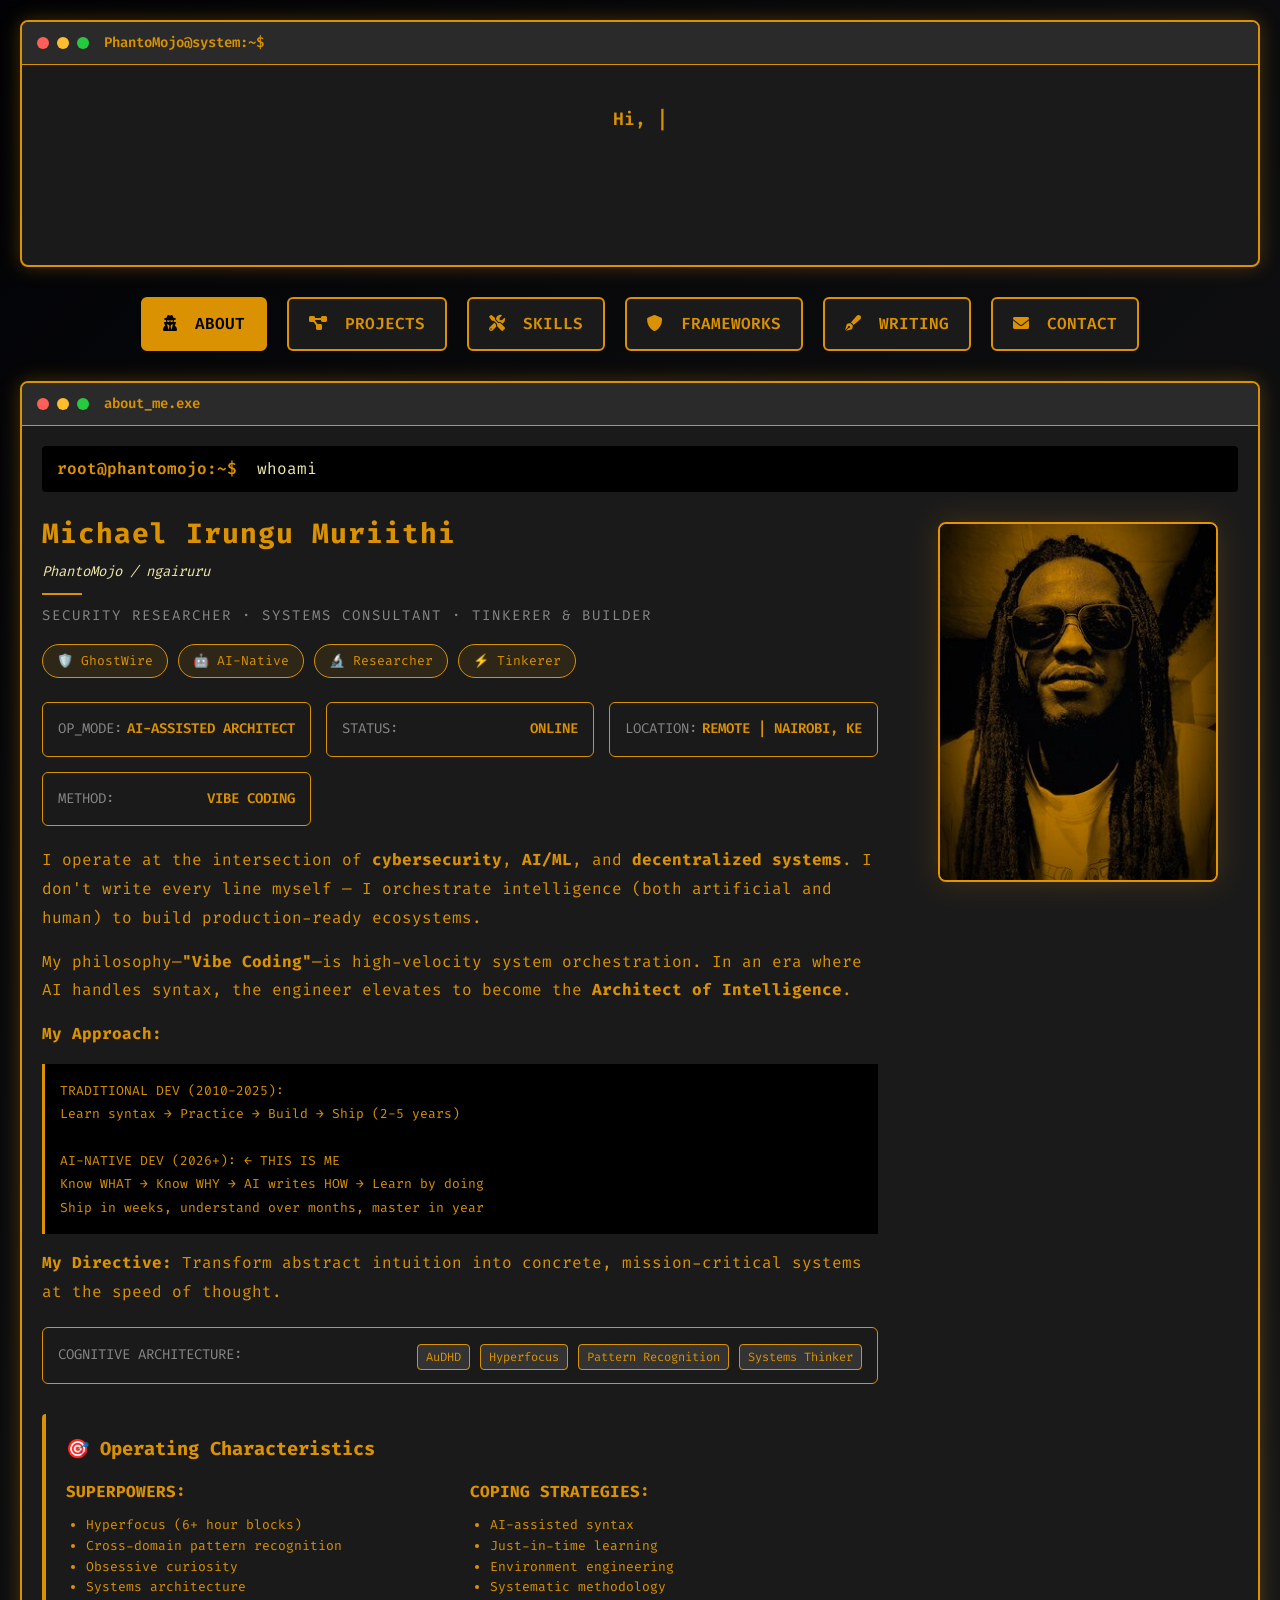
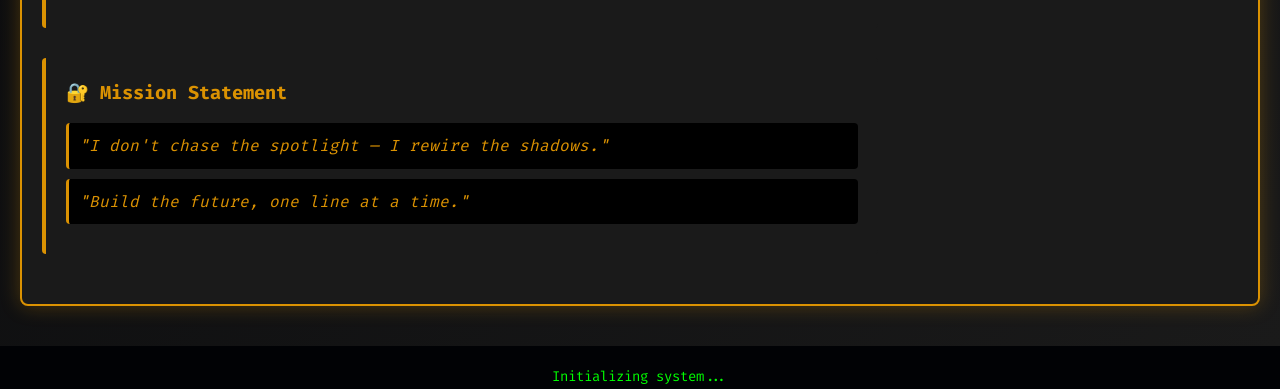
==== portfolio/index.html @ 9546c574 "fix: inline CSS+JS into HTML — fixes white page on Vercel routing" ====
<!DOCTYPE html>
<html lang="en">

<head>
    <meta charset="UTF-8">
    <meta name="viewport" content="width=device-width, initial-scale=1.0">
    <title>PhantoMojo | Security Researcher · Systems Consultant · Tinkerer</title>
    <style>
/* Terminal Portfolio Styles - Gold on Abyss Theme */
* {
    margin: 0;
    padding: 0;
    box-sizing: border-box;
}

body {
    font-family: 'Fira Code', monospace;
    background: #010205;
    color: #DB9202;
    line-height: 1.6;
    overflow-x: hidden;
}

.terminal-container {
    min-height: 100vh;
    padding: 20px;
    background: linear-gradient(135deg, #010205 0%, #1a1a1a 100%);
}

/* Terminal Window Styles */
.terminal-window {
    background: #1a1a1a;
    border: 2px solid #DB9202;
    border-radius: 8px;
    margin-bottom: 20px;
    box-shadow: 0 0 20px rgba(219, 146, 2, 0.3);
    overflow: hidden;
}

.terminal-header {
    background: #2a2a2a;
    padding: 10px 15px;
    display: flex;
    align-items: center;
    border-bottom: 1px solid #DB9202;
}

.terminal-buttons {
    display: flex;
    gap: 8px;
    margin-right: 15px;
}

.terminal-buttons span {
    width: 12px;
    height: 12px;
    border-radius: 50%;
    display: inline-block;
}

.close {
    background: #ff5f56;
}

.minimize {
    background: #ffbd2e;
}

.maximize {
    background: #27ca3f;
}

.terminal-title {
    color: #DB9202;
    font-weight: 600;
    font-size: 14px;
}

.terminal-content {
    padding: 20px;
    min-height: 200px;
}

/* Typing Animation */
.typing-text {
    font-size: 18px;
    font-weight: 600;
    color: #DB9202;
    text-align: center;
    margin: 20px 0;
}

/* Navigation */
.terminal-nav {
    display: flex;
    justify-content: center;
    gap: 20px;
    margin: 30px 0;
    flex-wrap: wrap;
}

.nav-item {
    background: #1a1a1a;
    border: 2px solid #DB9202;
    padding: 12px 20px;
    border-radius: 6px;
    cursor: pointer;
    transition: all 0.3s ease;
    font-weight: 600;
    color: #DB9202;
}

.nav-item:hover {
    background: #DB9202;
    color: #010205;
    transform: translateY(-2px);
    box-shadow: 0 5px 15px rgba(219, 146, 2, 0.4);
}

.nav-item.active {
    background: #DB9202;
    color: #010205;
}

.nav-item i {
    margin-right: 8px;
}

/* Content Sections */
.content-section {
    display: none;
}

.content-section.active {
    display: block;
}

/* Command Line */
.command-line {
    background: #000;
    padding: 10px 15px;
    border-radius: 4px;
    margin-bottom: 20px;
    font-family: 'Fira Code', monospace;
}

.prompt {
    color: #DB9202;
    font-weight: 600;
}

.command {
    color: #EFE8AB;
    margin-left: 10px;
}

.about-layout {
    display: grid;
    grid-template-columns: 1fr 320px;
    gap: 40px;
    align-items: start;
}

.about-left {
    min-width: 0;
}

.about-name {
    color: #DB9202;
    font-size: 28px;
    font-weight: 700;
    margin-bottom: 4px;
    letter-spacing: 1px;
}

.about-alias {
    color: #EFE8AB;
    font-size: 14px;
    margin-bottom: 8px;
    font-style: italic;
}

.gold-rule-sm {
    width: 40px;
    height: 2px;
    background: #DB9202;
    margin: 10px 0;
}

.about-title {
    color: #888;
    font-size: 14px;
    margin-bottom: 16px;
    letter-spacing: 2px;
    text-transform: uppercase;
}

.about-tags {
    display: flex;
    flex-wrap: wrap;
    gap: 10px;
    margin-bottom: 24px;
}

.about-tag {
    background: rgba(219, 146, 2, 0.1);
    border: 1px solid #DB9202;
    color: #DB9202;
    padding: 6px 14px;
    border-radius: 20px;
    font-size: 13px;
    transition: all 0.3s ease;
}

.about-tag:hover {
    background: #DB9202;
    color: #010205;
    transform: translateY(-2px);
}

.about-right {
    display: flex;
    justify-content: center;
    align-items: flex-start;
    padding-top: 10px;
}

.portrait-wrapper {
    position: relative;
    display: inline-block;
}

.portrait-photo {
    width: 280px;
    height: 360px;
    object-fit: cover;
    object-position: top center;
    border: 2px solid #DB9202;
    border-radius: 8px;
    filter: sepia(10%) saturate(1.2);
    position: relative;
    z-index: 2;
    transition: all 0.4s ease;
    box-shadow: 0 0 30px rgba(219, 146, 2, 0.2);
}

.portrait-photo:hover {
    transform: scale(1.02);
    border-color: #EFE8AB;
    filter: sepia(5%) saturate(1.4);
    box-shadow: 0 0 50px rgba(219, 146, 2, 0.35);
}

.portrait-glow {
    position: absolute;
    top: -15px;
    left: -15px;
    right: -15px;
    bottom: -15px;
    background: radial-gradient(ellipse at center, rgba(219, 146, 2, 0.12) 0%, transparent 70%);
    border-radius: 12px;
    z-index: 0;
    animation: portrait-glow-pulse 4s ease-in-out infinite;
}

@keyframes portrait-glow-pulse {
    0%, 100% { opacity: 0.5; }
    50% { opacity: 1; }
}

/* About Section */
.status-grid {
    display: grid;
    grid-template-columns: repeat(auto-fit, minmax(250px, 1fr));
    gap: 15px;
    margin: 20px 0;
}

.status-item {
    background: #1a1a1a;
    border: 1px solid #DB9202;
    padding: 15px;
    border-radius: 6px;
    display: flex;
    justify-content: space-between;
    align-items: center;
}

.status-label {
    color: #888;
    font-size: 14px;
}

.status-value {
    font-weight: 600;
    font-size: 14px;
}

.status-value.black-ops {
    color: #DB9202;
}

.status-value.online {
    color: #DB9202;
}

.status-value.active {
    color: #BE123C;
}

.status-value.stealth {
    color: #066306;
}

.about-text {
    margin: 20px 0;
    line-height: 1.8;
}

.about-text p {
    margin-bottom: 15px;
}

.philosophy {
    margin: 30px 0;
    padding: 20px;
    background: #1a1a1a;
    border-left: 4px solid #DB9202;
    border-radius: 4px;
}

.philosophy h3 {
    margin-bottom: 15px;
    color: #DB9202;
}

.philosophy blockquote {
    font-style: italic;
    margin: 10px 0;
    padding: 10px;
    background: #000;
    border-radius: 4px;
    border-left: 3px solid #DB9202;
}

/* Projects Section */
.project-grid {
    display: grid;
    grid-template-columns: repeat(auto-fit, minmax(300px, 1fr));
    gap: 20px;
}

.project-card {
    background: #1a1a1a;
    border: 2px solid #DB9202;
    border-radius: 8px;
    padding: 20px;
    transition: all 0.3s ease;
}

.project-card:hover {
    transform: translateY(-5px);
    box-shadow: 0 10px 25px rgba(219, 146, 2, 0.3);
}

.project-header {
    display: flex;
    justify-content: space-between;
    align-items: center;
    margin-bottom: 15px;
}

.project-header h3 {
    color: #DB9202;
    font-size: 18px;
}

.project-status {
    padding: 4px 8px;
    border-radius: 4px;
    font-size: 12px;
    font-weight: 600;
}

.project-status.online {
    background: #DB9202;
    color: #010205;
}

.project-status.active {
    background: #BE123C;
    color: #fff;
}

.project-status.stealth {
    background: #066306;
    color: #fff;
}

.project-content p {
    margin-bottom: 15px;
    line-height: 1.6;
}

.project-tech {
    display: flex;
    flex-wrap: wrap;
    gap: 8px;
    margin-bottom: 15px;
}

.tech-tag {
    background: #333;
    color: #DB9202;
    padding: 4px 8px;
    border-radius: 4px;
    font-size: 12px;
    border: 1px solid #DB9202;
}

.project-link {
    display: inline-flex;
    align-items: center;
    gap: 8px;
    color: #DB9202;
    text-decoration: none;
    font-weight: 600;
    transition: all 0.3s ease;
}

.project-link:hover {
    color: #EFE8AB;
    transform: translateX(5px);
}

/* Skills Section */
.skills-grid {
    display: grid;
    grid-template-columns: repeat(auto-fit, minmax(250px, 1fr));
    gap: 20px;
}

.skill-category {
    background: #1a1a1a;
    border: 1px solid #DB9202;
    border-radius: 8px;
    padding: 20px;
}

.skill-category h3 {
    color: #DB9202;
    margin-bottom: 15px;
    font-size: 16px;
}

.skill-tags {
    display: flex;
    flex-wrap: wrap;
    gap: 8px;
}

.skill-tag {
    background: #333;
    color: #DB9202;
    padding: 6px 12px;
    border-radius: 20px;
    font-size: 12px;
    border: 1px solid #DB9202;
    transition: all 0.3s ease;
}

.skill-tag:hover {
    background: #DB9202;
    color: #010205;
    transform: scale(1.05);
}

/* Contact Section */
.contact-grid {
    display: grid;
    grid-template-columns: repeat(auto-fit, minmax(250px, 1fr));
    gap: 20px;
    margin-bottom: 30px;
}

.contact-item {
    background: #1a1a1a;
    border: 1px solid #DB9202;
    border-radius: 8px;
    padding: 20px;
    display: flex;
    align-items: center;
    gap: 15px;
    transition: all 0.3s ease;
}

.contact-item:hover {
    transform: translateY(-3px);
    box-shadow: 0 5px 15px rgba(219, 146, 2, 0.3);
}

.contact-item i {
    font-size: 24px;
    color: #DB9202;
    width: 30px;
}

.contact-info h3 {
    color: #DB9202;
    margin-bottom: 5px;
    font-size: 16px;
}

.contact-info a {
    color: #EFE8AB;
    text-decoration: none;
    transition: color 0.3s ease;
}

.contact-info a:hover {
    color: #DB9202;
}

.availability {
    background: #1a1a1a;
    border: 1px solid #DB9202;
    border-radius: 8px;
    padding: 20px;
}

.availability h3 {
    color: #DB9202;
    margin-bottom: 15px;
}

.availability-tags {
    display: flex;
    flex-wrap: wrap;
    gap: 10px;
}

.availability-tag {
    background: #333;
    color: #DB9202;
    padding: 8px 16px;
    border-radius: 20px;
    font-size: 14px;
    border: 1px solid #DB9202;
    transition: all 0.3s ease;
}

.availability-tag:hover {
    background: #DB9202;
    color: #010205;
    transform: scale(1.05);
}

/* Responsive Design */
@media (max-width: 768px) {
    .terminal-container {
        padding: 10px;
    }
    
    .terminal-nav {
        flex-direction: column;
        align-items: center;
    }
    
    .nav-item {
        width: 100%;
        max-width: 300px;
        text-align: center;
    }
    
    .about-layout {
        grid-template-columns: 1fr;
    }
    
    .about-right {
        order: -1;
    }
    
    .portrait-photo {
        width: 200px;
        height: 260px;
    }
    
    .status-grid {
        grid-template-columns: 1fr;
    }
    
    .project-grid {
        grid-template-columns: 1fr;
    }
    
    .skills-grid {
        grid-template-columns: 1fr;
    }
    
    .contact-grid {
        grid-template-columns: 1fr;
    }
    
    .typing-text {
        font-size: 16px;
    }
}

/* Animations */
@keyframes blink {
    0%, 50% { opacity: 1; }
    51%, 100% { opacity: 0; }
}

.typing-text::after {
    content: '|';
    animation: blink 1s infinite;
}

/* Scrollbar Styling */
::-webkit-scrollbar {
    width: 8px;
}

::-webkit-scrollbar-track {
    background: #1a1a1a;
}

::-webkit-scrollbar-thumb {
    background: #00ff00;
    border-radius: 4px;
}

::-webkit-scrollbar-thumb:hover {
    background: #00cc00;
}

</style>
    <link href="https://fonts.googleapis.com/css2?family=Fira+Code:wght@300;400;500;600;700&display=swap"
        rel="stylesheet">
    <link rel="stylesheet" href="https://cdnjs.cloudflare.com/ajax/libs/font-awesome/6.0.0/css/all.min.css">
</head>

<body>
    <div class="terminal-container">
        <!-- Header Terminal -->
        <div class="terminal-window">
            <div class="terminal-header">
                <div class="terminal-buttons">
                    <span class="close"></span>
                    <span class="minimize"></span>
                    <span class="maximize"></span>
                </div>
                <div class="terminal-title">PhantoMojo@system:~$</div>
            </div>
            <div class="terminal-content">
                <div class="typing-text" id="header-text"></div>
            </div>
        </div>

        <!-- Navigation -->
        <nav class="terminal-nav">
            <div class="nav-item active" data-section="about">
                <i class="fas fa-user-secret"></i> ABOUT
            </div>
            <div class="nav-item" data-section="projects">
                <i class="fas fa-project-diagram"></i> PROJECTS
            </div>
            <div class="nav-item" data-section="skills">
                <i class="fas fa-tools"></i> SKILLS
            </div>
            <div class="nav-item" data-section="frameworks">
                <i class="fas fa-shield-alt"></i> FRAMEWORKS
            </div>
            <div class="nav-item" data-section="publications">
                <i class="fas fa-pen-fancy"></i> WRITING
            </div>
            <div class="nav-item" data-section="contact">
                <i class="fas fa-envelope"></i> CONTACT
            </div>
        </nav>

        <!-- Main Content -->
        <main class="main-content">
            <!-- About Section -->
            <section id="about" class="content-section active">
                <div class="terminal-window">
                    <div class="terminal-header">
                        <div class="terminal-buttons">
                            <span class="close"></span>
                            <span class="minimize"></span>
                            <span class="maximize"></span>
                        </div>
                        <div class="terminal-title">about_me.exe</div>
                    </div>
                    <div class="terminal-content">
                        <div class="command-line">
                            <span class="prompt">root@phantomojo:~$</span>
                            <span class="command">whoami</span>
                        </div>
                        <div class="output">
                            <div class="about-layout">
                                <div class="about-left">
                                    <h2 class="about-name">Michael Irungu Muriithi</h2>
                                    <p class="about-alias">PhantoMojo / ngairuru</p>
                                    <div class="gold-rule-sm"></div>
                                    <p class="about-title">Security Researcher · Systems Consultant · Tinkerer & Builder</p>
                                    <div class="about-tags">
                                        <span class="about-tag">🛡️ GhostWire</span>
                                        <span class="about-tag">🤖 AI-Native</span>
                                        <span class="about-tag">🔬 Researcher</span>
                                        <span class="about-tag">⚡ Tinkerer</span>
                                    </div>

                                    <div class="status-grid">
                                <div class="status-item">
                                    <span class="status-label">OP_MODE:</span>
                                    <span class="status-value black-ops">AI-ASSISTED ARCHITECT</span>
                                </div>
                                <div class="status-item">
                                    <span class="status-label">STATUS:</span>
                                    <span class="status-value online">ONLINE</span>
                                </div>
                                <div class="status-item">
                                    <span class="status-label">LOCATION:</span>
                                    <span class="status-value">REMOTE | NAIROBI, KE</span>
                                </div>
                                <div class="status-item">
                                    <span class="status-label">METHOD:</span>
                                    <span class="status-value online">VIBE CODING</span>
                                </div>
                            </div>

                            <div class="about-text">
                                <p>I operate at the intersection of <strong>cybersecurity</strong>, <strong>AI/ML</strong>, and <strong>decentralized systems</strong>. I don't write every line myself — I orchestrate intelligence (both artificial and human) to build production-ready ecosystems.</p>

                                <p>My philosophy—<strong>"Vibe Coding"</strong>—is high-velocity system orchestration. In an era where AI handles syntax, the engineer elevates to become the <strong>Architect of Intelligence</strong>.</p>

                                <p><strong>My Approach:</strong></p>
                                <div style="background: #000; padding: 15px; border-left: 3px solid #DB9202; margin: 15px 0; font-family: 'Fira Code', monospace; font-size: 13px;">
                                    TRADITIONAL DEV (2010-2025):<br>
                                    Learn syntax → Practice → Build → Ship (2-5 years)<br><br>
                                    <span style="color: #DB9202;">AI-NATIVE DEV (2026+): ← THIS IS ME</span><br>
                                    Know WHAT → Know WHY → AI writes HOW → Learn by doing<br>
                                    Ship in weeks, understand over months, master in year
                                </div>

                                <p><strong>My Directive:</strong> Transform abstract intuition into concrete, mission-critical systems at the speed of thought.</p>
                            </div>

                            <div class="status-grid" style="margin-top: 20px;">
                                <div class="status-item">
                                    <span class="status-label">COGNITIVE ARCHITECTURE:</span>
                                    <div class="tech-tags">
                                        <span class="tech-tag" style="border-color: #DB9202; color: #DB9202;">AuDHD</span>
                                        <span class="tech-tag" style="border-color: #DB9202; color: #DB9202;">Hyperfocus</span>
                                        <span class="tech-tag" style="border-color: #DB9202; color: #DB9202;">Pattern Recognition</span>
                                        <span class="tech-tag" style="border-color: #DB9202; color: #DB9202;">Systems Thinker</span>
                                    </div>
                                </div>
                            </div>

                            <div class="philosophy" style="border-left-color: #DB9202;">
                                <h3 style="color: #DB9202;">🎯 Operating Characteristics</h3>
                                <div style="display: grid; grid-template-columns: 1fr 1fr; gap: 15px; margin-top: 15px;">
                                    <div>
                                        <strong style="color: #DB9202;">SUPERPOWERS:</strong>
                                        <ul style="margin: 10px 0; padding-left: 20px; font-size: 13px;">
                                            <li>Hyperfocus (6+ hour blocks)</li>
                                            <li>Cross-domain pattern recognition</li>
                                            <li>Obsessive curiosity</li>
                                            <li>Systems architecture</li>
                                        </ul>
                                    </div>
                                    <div>
                                        <strong style="color: #DB9202;">COPING STRATEGIES:</strong>
                                        <ul style="margin: 10px 0; padding-left: 20px; font-size: 13px;">
                                            <li>AI-assisted syntax</li>
                                            <li>Just-in-time learning</li>
                                            <li>Environment engineering</li>
                                            <li>Systematic methodology</li>
                                        </ul>
                                    </div>
                                </div>
                            </div>

                            <div class="philosophy" style="border-left-color: #DB9202;">
                                <h3 style="color: #DB9202;">🔐 Mission Statement</h3>
                                <blockquote style="border-left-color: #DB9202;">"I don't chase the spotlight — I rewire the shadows."</blockquote>
                                <blockquote style="border-left-color: #DB9202;">"Build the future, one line at a time."</blockquote>
                            </div>
                                </div>

                                <div class="about-right">
                                    <div class="portrait-wrapper">
                                        <img src="[data-uri]" alt="Michael Irungu Muriithi" class="portrait-photo">
                                        <div class="portrait-glow"></div>
                                    </div>
                                </div>
                            </div>
                    </div>
                </div>
            </section>

            <!-- Projects Section -->
            <section id="projects" class="content-section">
                <div class="terminal-window">
                    <div class="terminal-header">
                        <div class="terminal-buttons">
                            <span class="close"></span>
                            <span class="minimize"></span>
                            <span class="maximize"></span>
                        </div>
                        <div class="terminal-title">projects_showcase.exe</div>
                    </div>
                    <div class="terminal-content">
                        <div class="command-line">
                            <span class="prompt">root@phantomojo:~$</span>
                            <span class="command">ls -la /projects/</span>
                        </div>
                        <div class="output">
                            <div class="project-grid">
                                <!-- GhostWire -->
                                <div class="project-card">
                                    <div class="project-header">
                                        <h3>🛡️ GHOSTWIRE</h3>
                                        <span class="project-status online">PRODUCTION-READY</span>
                                    </div>
                                    <div class="project-content">
                                        <p><strong>Decentralized mesh communication system</strong> for anonymous threat intelligence sharing.</p>
                                        <div class="project-tech">
                                            <span class="tech-tag">Rust (Axum)</span>
                                            <span class="tech-tag">React + TS</span>
                                            <span class="tech-tag">libp2p</span>
                                            <span class="tech-tag">AES-256-GCM</span>
                                        </div>
                                        <div style="font-size: 12px; margin: 10px 0; color: #888;">
                                            <strong>Innovation:</strong> Stealth TCP handshake, gossipsub protocol, Kademlia DHT
                                        </div>
                                        <a href="https://github.com/Phantomojo/GhostWire-secure-mesh-communication" target="_blank" class="project-link">
                                            <i class="fab fa-github"></i> View Project
                                        </a>
                                    </div>
                                </div>

                                <!-- Cerberus -->
                                <div class="project-card">
                                    <div class="project-header">
                                        <h3>🍯 CERBERUS</h3>
                                        <span class="project-status active">RESEARCH-GRADE</span>
                                    </div>
                                    <div class="project-content">
                                        <p><strong>Bio-adaptive IoT honeypot</strong> with tactical HUD interface.</p>
                                        <div class="project-tech">
                                            <span class="tech-tag">C</span>
                                            <span class="tech-tag">Rust</span>
                                            <span class="tech-tag">React</span>
                                            <span class="tech-tag">GCP</span>
                                        </div>
                                        <div style="font-size: 12px; margin: 10px 0; color: #888;">
                                            <strong>Innovation:</strong> Identity morphing, quorum sensing, Shodan integration
                                        </div>
                                        <a href="https://github.com/Phantomojo/cerberus-honeypot" target="_blank" class="project-link">
                                            <i class="fab fa-github"></i> View Project
                                        </a>
                                    </div>
                                </div>

                                <!-- Verba -->
                                <div class="project-card">
                                    <div class="project-header">
                                        <h3>🧠 VERBA</h3>
                                        <span class="project-status online">CONSUMER-READY</span>
                                    </div>
                                    <div class="project-content">
                                        <p><strong>Offline AI meeting assistant</strong> for privacy-first transcription.</p>
                                        <div class="project-tech">
                                            <span class="tech-tag">Python</span>
                                            <span class="tech-tag">FastAPI</span>
                                            <span class="tech-tag">Whisper</span>
                                            <span class="tech-tag">Tauri</span>
                                        </div>
                                        <div style="font-size: 12px; margin: 10px 0; color: #888;">
                                            <strong>Innovation:</strong> 100% offline, system audio capture, DEB/RPM/MSI/DMG builds
                                        </div>
                                        <a href="https://github.com/Phantomojo/Verba-mvp" target="_blank" class="project-link">
                                            <i class="fab fa-github"></i> View Project
                                        </a>
                                    </div>
                                </div>

                                <!-- HedgeFund-Lite -->
                                <div class="project-card">
                                    <div class="project-header">
                                        <h3>📈 HEDGEFUND-LITE</h3>
                                        <span class="project-status online">OPERATIONAL</span>
                                    </div>
                                    <div class="project-content">
                                        <p><strong>Algorithmic trading system</strong> with 66+ ML features.</p>
                                        <div class="project-tech">
                                            <span class="tech-tag">Python (FastAPI)</span>
                                            <span class="tech-tag">PyTorch</span>
                                            <span class="tech-tag">Transformers</span>
                                            <span class="tech-tag">K8s</span>
                                        </div>
                                        <div style="font-size: 12px; margin: 10px 0; color: #888;">
                                            <strong>Features:</strong> Sentiment analysis, automated risk management, Prometheus monitoring
                                        </div>
                                        <a href="https://github.com/Phantomojo/hedgefund-lite" target="_blank" class="project-link">
                                            <i class="fab fa-github"></i> View Project
                                        </a>
                                    </div>
                                </div>

                                <!-- Global Threat Map -->
                                <div class="project-card">
                                    <div class="project-header">
                                        <h3>🗺️ GLOBAL THREAT MAP</h3>
                                        <span class="project-status active">ENTERPRISE-GRADE</span>
                                    </div>
                                    <div class="project-content">
                                        <p><strong>OSINT command center</strong> for real-time geopolitical tracking.</p>
                                        <div class="project-tech">
                                            <span class="tech-tag">Next.js 16</span>
                                            <span class="tech-tag">Mapbox GL</span>
                                            <span class="tech-tag">Valyu AI</span>
                                            <span class="tech-tag">Zustand</span>
                                        </div>
                                        <div style="font-size: 12px; margin: 10px 0; color: #888;">
                                            <strong>Features:</strong> AI deep research, 50-page intel reports, military base layers
                                        </div>
                                        <a href="https://github.com/Phantomojo/globalthreatmap" target="_blank" class="project-link">
                                            <i class="fab fa-github"></i> View Project
                                        </a>
                                    </div>
                                </div>

                                <!-- HRM -->
                                <div class="project-card">
                                    <div class="project-header">
                                        <h3>🧠 HRM</h3>
                                        <span class="project-status active">ACTIVE</span>
                                    </div>
                                    <div class="project-content">
                                        <p><strong>Hierarchical Reasoning Model</strong> for advanced AI decision-making.</p>
                                        <div class="project-tech">
                                            <span class="tech-tag">Python</span>
                                            <span class="tech-tag">PyTorch</span>
                                            <span class="tech-tag">Scikit-learn</span>
                                            <span class="tech-tag">27M Parameters</span>
                                        </div>
                                        <a href="https://github.com/Phantomojo/HRM" target="_blank" class="project-link">
                                            <i class="fab fa-github"></i> View Project
                                        </a>
                                    </div>
                                </div>

                                <!-- JARVIS -->
                                <div class="project-card">
                                    <div class="project-header">
                                        <h3>🤖 JARVIS</h3>
                                        <span class="project-status active">ACTIVE</span>
                                    </div>
                                    <div class="project-content">
                                        <p><strong>AI-powered personal assistant</strong> with voice control.</p>
                                        <div class="project-tech">
                                            <span class="tech-tag">Python</span>
                                            <span class="tech-tag">FastAPI</span>
                                            <span class="tech-tag">NLP</span>
                                            <span class="tech-tag">Speech Recognition</span>
                                        </div>
                                        <a href="https://github.com/Phantomojo/JARVIS" target="_blank" class="project-link">
                                            <i class="fab fa-github"></i> View Project
                                        </a>
                                    </div>
                                </div>

                                <!-- SENTRI (Classified) -->
                                <div class="project-card">
                                    <div class="project-header">
                                        <h3>🛡️ SENTRI</h3>
                                        <span class="project-status stealth">CLASSIFIED</span>
                                    </div>
                                    <div class="project-content">
                                        <p><strong>AI-Orchestrated Security Platform</strong> for Mobile Money & Hardware Auth.</p>
                                        <div class="project-tech">
                                            <span class="tech-tag">Node.js</span>
                                            <span class="tech-tag">AI Risk Engine</span>
                                            <span class="tech-tag">Geo-Velocity</span>
                                        </div>
                                        <a href="https://github.com/Phantomojo/SENTRI" target="_blank" class="project-link">
                                            <i class="fab fa-github"></i> View Project
                                        </a>
                                    </div>
                                </div>

                                <!-- Mali-Connect (Civilian) -->
                                <div class="project-card">
                                    <div class="project-header">
                                        <h3>🧬 MALI-CONNECT</h3>
                                        <span class="project-status online">DEPLOYED</span>
                                    </div>
                                    <div class="project-content">
                                        <p><strong>AI Livestock Assessment</strong> with 3D visualization & health scoring.</p>
                                        <div class="project-tech">
                                            <span class="tech-tag">React 19</span>
                                            <span class="tech-tag">Three.js</span>
                                            <span class="tech-tag">Llama 3.1 70B</span>
                                        </div>
                                        <a href="https://github.com/Phantomojo/mali-connect-app" target="_blank" class="project-link">
                                            <i class="fab fa-github"></i> View Project
                                        </a>
                                    </div>
                                </div>
                            </div>
                        </div>
                    </div>
            </section>

            <!-- Skills Section -->
            <section id="skills" class="content-section">
                <div class="terminal-window">
                    <div class="terminal-header">
                        <div class="terminal-buttons">
                            <span class="close"></span>
                            <span class="minimize"></span>
                            <span class="maximize"></span>
                        </div>
                        <div class="terminal-title">skills_arsenal.exe</div>
                    </div>
                    <div class="terminal-content">
                        <div class="command-line">
                            <span class="prompt">root@phantomojo:~$</span>
                            <span class="command">cat /skills/arsenal.txt</span>
                        </div>
                        <div class="output">
                            <div class="skills-grid">
                                <div class="skill-category">
                                    <h3>Languages & Frameworks</h3>
                                    <div class="skill-tags">
                                        <span class="skill-tag">Python</span>
                                        <span class="skill-tag">TypeScript</span>
                                        <span class="skill-tag">FastAPI</span>
                                        <span class="skill-tag">SQL</span>
                                        <span class="skill-tag">Bash</span>
                                        <span class="skill-tag">PowerShell</span>
                                        <span class="skill-tag">HTML</span>
                                    </div>
                                </div>

                                <div class="skill-category">
                                    <h3>AI & Machine Learning</h3>
                                    <div class="skill-tags">
                                        <span class="skill-tag">TensorFlow</span>
                                        <span class="skill-tag">PyTorch</span>
                                        <span class="skill-tag">Scikit-learn</span>
                                        <span class="skill-tag">OpenAI</span>
                                        <span class="skill-tag">Neural Networks</span>
                                        <span class="skill-tag">Algorithmic Trading</span>
                                    </div>
                                </div>

                                <div class="skill-category">
                                    <h3>Security & Tools</h3>
                                    <div class="skill-tags">
                                        <span class="skill-tag">Kali Linux</span>
                                        <span class="skill-tag">Arch Linux</span>
                                        <span class="skill-tag">Wireshark</span>
                                        <span class="skill-tag">Nmap</span>
                                        <span class="skill-tag">Metasploit</span>
                                        <span class="skill-tag">Burp Suite</span>
                                        <span class="skill-tag">Ghidra</span>
                                        <span class="skill-tag">jadx</span>
                                    </div>
                                </div>

                                <div class="skill-category">
                                    <h3>Cryptography</h3>
                                    <div class="skill-tags">
                                        <span class="skill-tag">ML-KEM-768 (Kyber)</span>
                                        <span class="skill-tag">XChaCha20-Poly1305</span>
                                        <span class="skill-tag">Double Ratchet</span>
                                        <span class="skill-tag">Ed25519</span>
                                        <span class="skill-tag">Shamir's Secret Sharing</span>
                                        <span class="skill-tag">Argon2</span>
                                    </div>
                                </div>

                                <div class="skill-category">
                                    <h3>Infrastructure</h3>
                                    <div class="skill-tags">
                                        <span class="skill-tag">Docker</span>
                                        <span class="skill-tag">Vercel</span>
                                        <span class="skill-tag">GitHub Actions</span>
                                        <span class="skill-tag">PostgreSQL</span>
                                        <span class="skill-tag">Drizzle ORM</span>
                                        <span class="skill-tag">Neon</span>
                                        <span class="skill-tag">libp2p</span>
                                        <span class="skill-tag">Hyprland</span>
                                    </div>
                                </div>
                            </div>
                        </div>
                    </div>
                </div>
            </section>

            <!-- Frameworks & Compliance -->
            <section id="frameworks" class="content-section">
                <div class="terminal-window">
                    <div class="terminal-header">
                        <div class="terminal-buttons">
                            <span class="close"></span>
                            <span class="minimize"></span>
                            <span class="maximize"></span>
                        </div>
                        <div class="terminal-title">frameworks_and_compliance.exe</div>
                    </div>
                    <div class="terminal-content">
                        <div class="command-line">
                            <span class="prompt">root@phantomojo:~$</span>
                            <span class="command">cat /etc/frameworks/arsenal.conf</span>
                        </div>
                        <div class="output">
                            <div class="skills-grid">
                                <div class="skill-category">
                                    <h3>Security Frameworks</h3>
                                    <div class="skill-tags">
                                        <span class="skill-tag">NIST CSF</span>
                                        <span class="skill-tag">MITRE ATT&CK</span>
                                        <span class="skill-tag">OWASP Top 10</span>
                                        <span class="skill-tag">ISO 27001</span>
                                        <span class="skill-tag">CIS Benchmarks</span>
                                    </div>
                                </div>
                                <div class="skill-category">
                                    <h3>Compliance</h3>
                                    <div class="skill-tags">
                                        <span class="skill-tag">Kenya Data Protection Act</span>
                                        <span class="skill-tag">GDPR</span>
                                        <span class="skill-tag">PCI-DSS</span>
                                        <span class="skill-tag">SOC 2</span>
                                    </div>
                                </div>
                                <div class="skill-category">
                                    <h3>Methodologies</h3>
                                    <div class="skill-tags">
                                        <span class="skill-tag">Pen Testing (PTES)</span>
                                        <span class="skill-tag">Threat Hunting</span>
                                        <span class="skill-tag">Incident Response</span>
                                        <span class="skill-tag">Red Team / Blue Team</span>
                                        <span class="skill-tag">Deception Technology</span>
                                    </div>
                                </div>
                            </div>
                        </div>
                    </div>
                </div>
            </section>

            <!-- Publications & Writing -->
            <section id="publications" class="content-section">
                <div class="terminal-window">
                    <div class="terminal-header">
                        <div class="terminal-buttons">
                            <span class="close"></span>
                            <span class="minimize"></span>
                            <span class="maximize"></span>
                        </div>
                        <div class="terminal-title">publications_and_writing.exe</div>
                    </div>
                    <div class="terminal-content">
                        <div class="command-line">
                            <span class="prompt">root@phantomojo:~$</span>
                            <span class="command">ls -la /publications/</span>
                        </div>
                        <div class="output">
                            <div class="project-grid">
                                <div class="project-card">
                                    <div class="project-header">
                                        <h3>📄 GhostWire Design Report</h3>
                                        <span class="project-status online">GCD4F 2026</span>
                                    </div>
                                    <div class="project-content">
                                        <p>Post-quantum mesh protocol architecture. 63-node topology analysis. AI routing ensemble.</p>
                                    </div>
                                </div>
                                <div class="project-card">
                                    <div class="project-header">
                                        <h3>🎨 GhostWire Manifesto</h3>
                                        <span class="project-status active">22 CARDS</span>
                                    </div>
                                    <div class="project-content">
                                        <p>Instagram series covering privacy, decentralisation, and the future of mesh communication.</p>
                                    </div>
                                </div>
                                <div class="project-card">
                                    <div class="project-header">
                                        <h3>🏗️ Cerberus 6-Phase Architecture</h3>
                                        <span class="project-status active">SPEC</span>
                                    </div>
                                    <div class="project-content">
                                        <p>Bio-adaptive honeypot specification. Device profiles: TP-Link, Hikvision, Dahua.</p>
                                    </div>
                                </div>
                                <div class="project-card">
                                    <div class="project-header">
                                        <h3>📡 WiFi-Mtaani Assessment</h3>
                                        <span class="project-status online">AUDIT</span>
                                    </div>
                                    <div class="project-content">
                                        <p>MikroTik router audit scoring 3.6/10. Remediation roadmap for local businesses.</p>
                                    </div>
                                </div>
                                <div class="project-card">
                                    <div class="project-header">
                                        <h3>✍️ "Breaking Into Cybersecurity"</h3>
                                        <span class="project-status online">PUBLISHED 2025</span>
                                    </div>
                                    <div class="project-content">
                                        <p>Personal journey article on entering the cybersecurity field.</p>
                                    </div>
                                </div>
                            </div>
                        </div>
                    </div>
                </div>
            </section>

            <!-- Contact Section -->
            <section id="contact" class="content-section">
                <div class="terminal-window">
                    <div class="terminal-header">
                        <div class="terminal-buttons">
                            <span class="close"></span>
                            <span class="minimize"></span>
                            <span class="maximize"></span>
                        </div>
                        <div class="terminal-title">contact_protocol.exe</div>
                    </div>
                    <div class="terminal-content">
                        <div class="command-line">
                            <span class="prompt">root@phantomojo:~$</span>
                            <span class="command">./initiate_contact.sh</span>
                        </div>
                        <div class="output">
                            <div class="contact-grid">
                                <div class="contact-item">
                                    <i class="fas fa-envelope"></i>
                                    <div class="contact-info">
                                        <h3>Email</h3>
                                        <a href="mailto:mirungu015@proton.me">mirungu015@proton.me</a>
                                    </div>
                                </div>

                                <div class="contact-item">
                                    <i class="fab fa-linkedin"></i>
                                    <div class="contact-info">
                                        <h3>LinkedIn</h3>
                                        <a href="https://www.linkedin.com/in/michael-irungu-8a233926a"
                                            target="_blank">Michael
                                            Irungu Muriithi</a>
                                    </div>
                                </div>

                                <div class="contact-item">
                                    <i class="fab fa-twitter"></i>
                                    <div class="contact-info">
                                        <h3>Twitter</h3>
                                        <a href="https://twitter.com/PhantoMojo" target="_blank">@PhantoMojo</a>
                                    </div>
                                </div>

                                <div class="contact-item">
                                    <i class="fab fa-github"></i>
                                    <div class="contact-info">
                                        <h3>GitHub</h3>
                                        <a href="https://github.com/Phantomojo" target="_blank">Phantomojo</a>
                                    </div>
                                </div>
                            </div>

                            <div class="availability">
                                <h3>🎯 Available For</h3>
                                <div class="availability-tags">
                                    <span class="availability-tag">Collaborations</span>
                                    <span class="availability-tag">Consulting</span>
                                    <span class="availability-tag">Mentoring</span>
                                    <span class="availability-tag">Security Audits</span>
                                    <span class="availability-tag">AI Projects</span>
                                    <span class="availability-tag">Cybersecurity</span>
                                </div>
                            </div>
                        </div>
                    </div>
                </div>
            </section>
        </main>
    </div>

    <script>
// Terminal Portfolio JavaScript - Gold on Abyss Theme

document.addEventListener('DOMContentLoaded', function() {
    // Typing animation for header
    const headerText = document.getElementById('header-text');
    const texts = [
        "Hi, I'm Michael Irungu Muriithi (PhantoMojo)",
        "AI-Native Architect | Cybersecurity Specialist | Systems Orchestrator",
        "Vibe Coding: AI handles syntax, I architect intelligence",
        "Remote-Ready | Nairobi, Kenya | AuDHD Coder"
    ];
    
    let textIndex = 0;
    let charIndex = 0;
    let isDeleting = false;
    
    function typeWriter() {
        const currentText = texts[textIndex];
        
        if (isDeleting) {
            headerText.textContent = currentText.substring(0, charIndex - 1);
            charIndex--;
        } else {
            headerText.textContent = currentText.substring(0, charIndex + 1);
            charIndex++;
        }
        
        let typeSpeed = isDeleting ? 50 : 100;
        
        if (!isDeleting && charIndex === currentText.length) {
            typeSpeed = 2000; // Wait at end
            isDeleting = true;
        } else if (isDeleting && charIndex === 0) {
            isDeleting = false;
            textIndex = (textIndex + 1) % texts.length;
            typeSpeed = 500; // Wait before next text
        }
        
        setTimeout(typeWriter, typeSpeed);
    }
    
    // Start typing animation
    setTimeout(typeWriter, 1000);
    
    // Navigation functionality
    const navItems = document.querySelectorAll('.nav-item');
    const contentSections = document.querySelectorAll('.content-section');
    
    navItems.forEach(item => {
        item.addEventListener('click', function() {
            const targetSection = this.getAttribute('data-section');
            
            // Remove active class from all nav items and sections
            navItems.forEach(nav => nav.classList.remove('active'));
            contentSections.forEach(section => section.classList.remove('active'));
            
            // Add active class to clicked nav item and target section
            this.classList.add('active');
            document.getElementById(targetSection).classList.add('active');
            
            // Add terminal effect to section transition
            const targetElement = document.getElementById(targetSection);
            targetElement.style.opacity = '0';
            targetElement.style.transform = 'translateY(20px)';
            
            setTimeout(() => {
                targetElement.style.transition = 'all 0.5s ease';
                targetElement.style.opacity = '1';
                targetElement.style.transform = 'translateY(0)';
            }, 100);
        });
    });
    
    // Terminal window effects
    const terminalWindows = document.querySelectorAll('.terminal-window');
    
    terminalWindows.forEach(window => {
        // Add hover effect
        window.addEventListener('mouseenter', function() {
            this.style.boxShadow = '0 0 30px rgba(0, 255, 0, 0.5)';
        });
        
        window.addEventListener('mouseleave', function() {
            this.style.boxShadow = '0 0 20px rgba(0, 255, 0, 0.3)';
        });
        
        // Add click effect for terminal buttons
        const buttons = window.querySelectorAll('.terminal-buttons span');
        buttons.forEach(button => {
            button.addEventListener('click', function() {
                this.style.transform = 'scale(0.9)';
                setTimeout(() => {
                    this.style.transform = 'scale(1)';
                }, 100);
            });
        });
    });
    
    // Project card animations
    const projectCards = document.querySelectorAll('.project-card');
    
    projectCards.forEach(card => {
        card.addEventListener('mouseenter', function() {
            this.style.transform = 'translateY(-10px) scale(1.02)';
        });
        
        card.addEventListener('mouseleave', function() {
            this.style.transform = 'translateY(0) scale(1)';
        });
    });
    
    // Skill tag animations
    const skillTags = document.querySelectorAll('.skill-tag');
    
    skillTags.forEach(tag => {
        tag.addEventListener('mouseenter', function() {
            this.style.transform = 'scale(1.1) rotate(2deg)';
        });
        
        tag.addEventListener('mouseleave', function() {
            this.style.transform = 'scale(1) rotate(0deg)';
        });
    });
    
    // Contact item animations
    const contactItems = document.querySelectorAll('.contact-item');
    
    contactItems.forEach(item => {
        item.addEventListener('mouseenter', function() {
            this.style.transform = 'translateY(-5px) scale(1.02)';
        });
        
        item.addEventListener('mouseleave', function() {
            this.style.transform = 'translateY(0) scale(1)';
        });
    });
    
    // Add typing sound effect (optional)
    function addTypingSound() {
        const audio = new Audio('[data-uri]');
        audio.volume = 0.1;
        audio.play().catch(() => {}); // Ignore errors if audio fails
    }
    
    // Add keyboard navigation
    document.addEventListener('keydown', function(e) {
        const activeNav = document.querySelector('.nav-item.active');
        const currentIndex = Array.from(navItems).indexOf(activeNav);
        
        switch(e.key) {
            case 'ArrowRight':
            case 'ArrowDown':
                e.preventDefault();
                const nextIndex = (currentIndex + 1) % navItems.length;
                navItems[nextIndex].click();
                break;
            case 'ArrowLeft':
            case 'ArrowUp':
                e.preventDefault();
                const prevIndex = currentIndex === 0 ? navItems.length - 1 : currentIndex - 1;
                navItems[prevIndex].click();
                break;
            case '1':
                navItems[0].click();
                break;
            case '2':
                navItems[1].click();
                break;
            case '3':
                navItems[2].click();
                break;
            case '4':
                navItems[3].click();
                break;
        }
    });
    
    // Add scroll animations
    const observerOptions = {
        threshold: 0.1,
        rootMargin: '0px 0px -50px 0px'
    };
    
    const observer = new IntersectionObserver(function(entries) {
        entries.forEach(entry => {
            if (entry.isIntersecting) {
                entry.target.style.opacity = '1';
                entry.target.style.transform = 'translateY(0)';
            }
        });
    }, observerOptions);
    
    // Observe all terminal windows for scroll animations
    terminalWindows.forEach(window => {
        window.style.opacity = '0';
        window.style.transform = 'translateY(30px)';
        window.style.transition = 'all 0.6s ease';
        observer.observe(window);
    });
    
    // Add terminal cursor blink effect
    function addCursorBlink() {
        const cursor = document.createElement('span');
        cursor.textContent = '|';
        cursor.style.animation = 'blink 1s infinite';
        cursor.style.color = '#00ff00';
        
        // Add cursor to command lines
        const commandLines = document.querySelectorAll('.command-line');
        commandLines.forEach(line => {
            const command = line.querySelector('.command');
            if (command) {
                command.appendChild(cursor.cloneNode(true));
            }
        });
    }
    
    // Initialize cursor effect
    setTimeout(addCursorBlink, 2000);
    
    // Add loading animation
    function showLoadingAnimation() {
        const loadingText = document.createElement('div');
        loadingText.textContent = 'Initializing system...';
        loadingText.style.textAlign = 'center';
        loadingText.style.color = '#00ff00';
        loadingText.style.fontSize = '14px';
        loadingText.style.marginTop = '20px';
        
        document.body.appendChild(loadingText);
        
        setTimeout(() => {
            loadingText.remove();
        }, 2000);
    }
    
    // Show loading animation on page load
    showLoadingAnimation();
    
    // Add terminal window drag effect (optional)
    let isDragging = false;
    let currentX;
    let currentY;
    let initialX;
    let initialY;
    let xOffset = 0;
    let yOffset = 0;
    
    function dragStart(e) {
        if (e.type === "touchstart") {
            initialX = e.touches[0].clientX - xOffset;
            initialY = e.touches[0].clientY - yOffset;
        } else {
            initialX = e.clientX - xOffset;
            initialY = e.clientY - yOffset;
        }
        
        if (e.target === e.currentTarget) {
            isDragging = true;
        }
    }
    
    function dragEnd(e) {
        initialX = currentX;
        initialY = currentY;
        isDragging = false;
    }
    
    function drag(e) {
        if (isDragging) {
            e.preventDefault();
            
            if (e.type === "touchmove") {
                currentX = e.touches[0].clientX - initialX;
                currentY = e.touches[0].clientY - initialY;
            } else {
                currentX = e.clientX - initialX;
                currentY = e.clientY - initialY;
            }
            
            xOffset = currentX;
            yOffset = currentY;
            
            setTranslate(currentX, currentY, e.currentTarget);
        }
    }
    
    function setTranslate(xPos, yPos, el) {
        el.style.transform = `translate3d(${xPos}px, ${yPos}px, 0)`;
    }
    
    // Add drag functionality to terminal headers
    const terminalHeaders = document.querySelectorAll('.terminal-header');
    terminalHeaders.forEach(header => {
        header.addEventListener("touchstart", dragStart, false);
        header.addEventListener("touchend", dragEnd, false);
        header.addEventListener("touchmove", drag, false);
        header.addEventListener("mousedown", dragStart, false);
        header.addEventListener("mouseup", dragEnd, false);
        header.addEventListener("mouseleave", dragEnd, false);
        header.addEventListener("mousemove", drag, false);
    });
    
    // Add terminal window focus effect
    terminalWindows.forEach(window => {
        window.addEventListener('click', function() {
            // Remove focus from all windows
            terminalWindows.forEach(w => w.style.borderColor = '#00ff00');
            // Add focus to clicked window
            this.style.borderColor = '#ffff00';
        });
    });
    
    // Add command line typing effect
    function simulateTyping() {
        const commands = document.querySelectorAll('.command');
        commands.forEach(command => {
            const originalText = command.textContent;
            command.textContent = '';
            
            let i = 0;
            const typeInterval = setInterval(() => {
                if (i < originalText.length) {
                    command.textContent += originalText.charAt(i);
                    i++;
                } else {
                    clearInterval(typeInterval);
                }
            }, 50);
        });
    }
    
    // Simulate typing effect on page load
    setTimeout(simulateTyping, 3000);
});

</script>
</body>

</html>
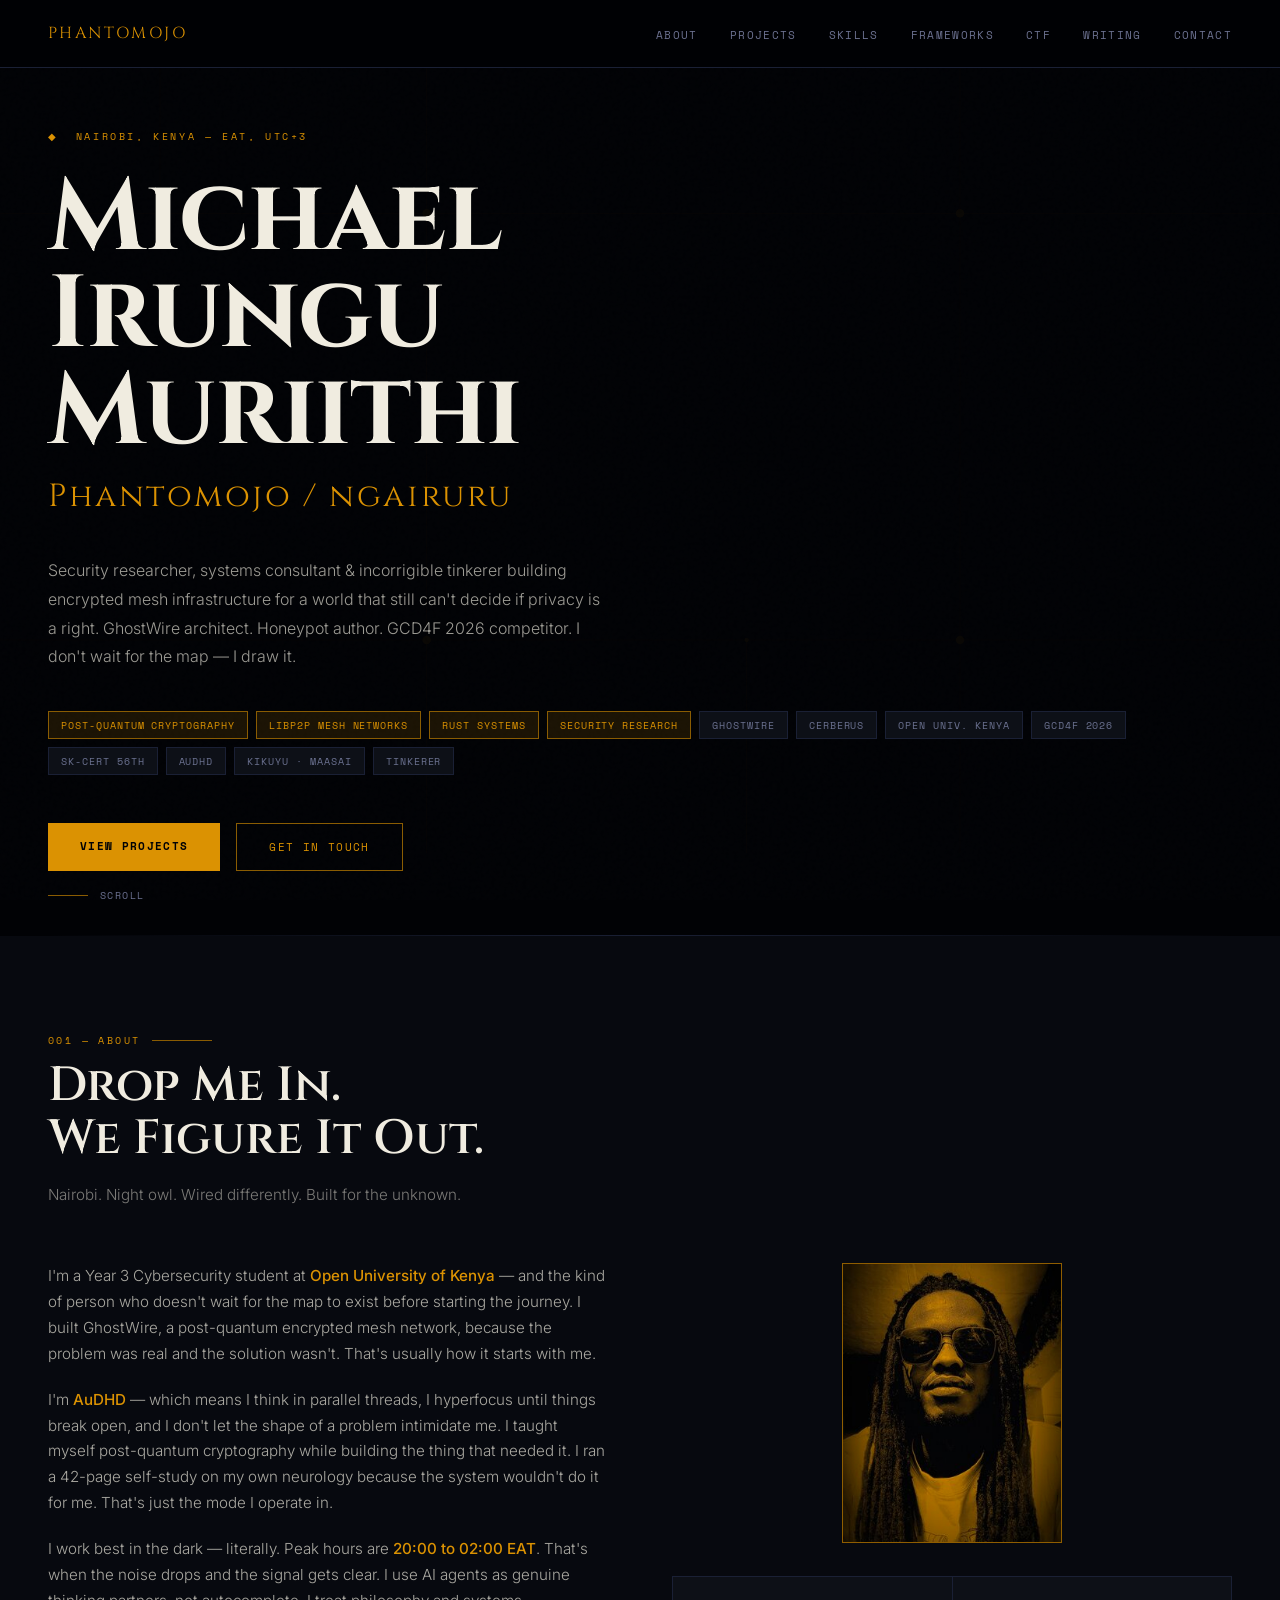
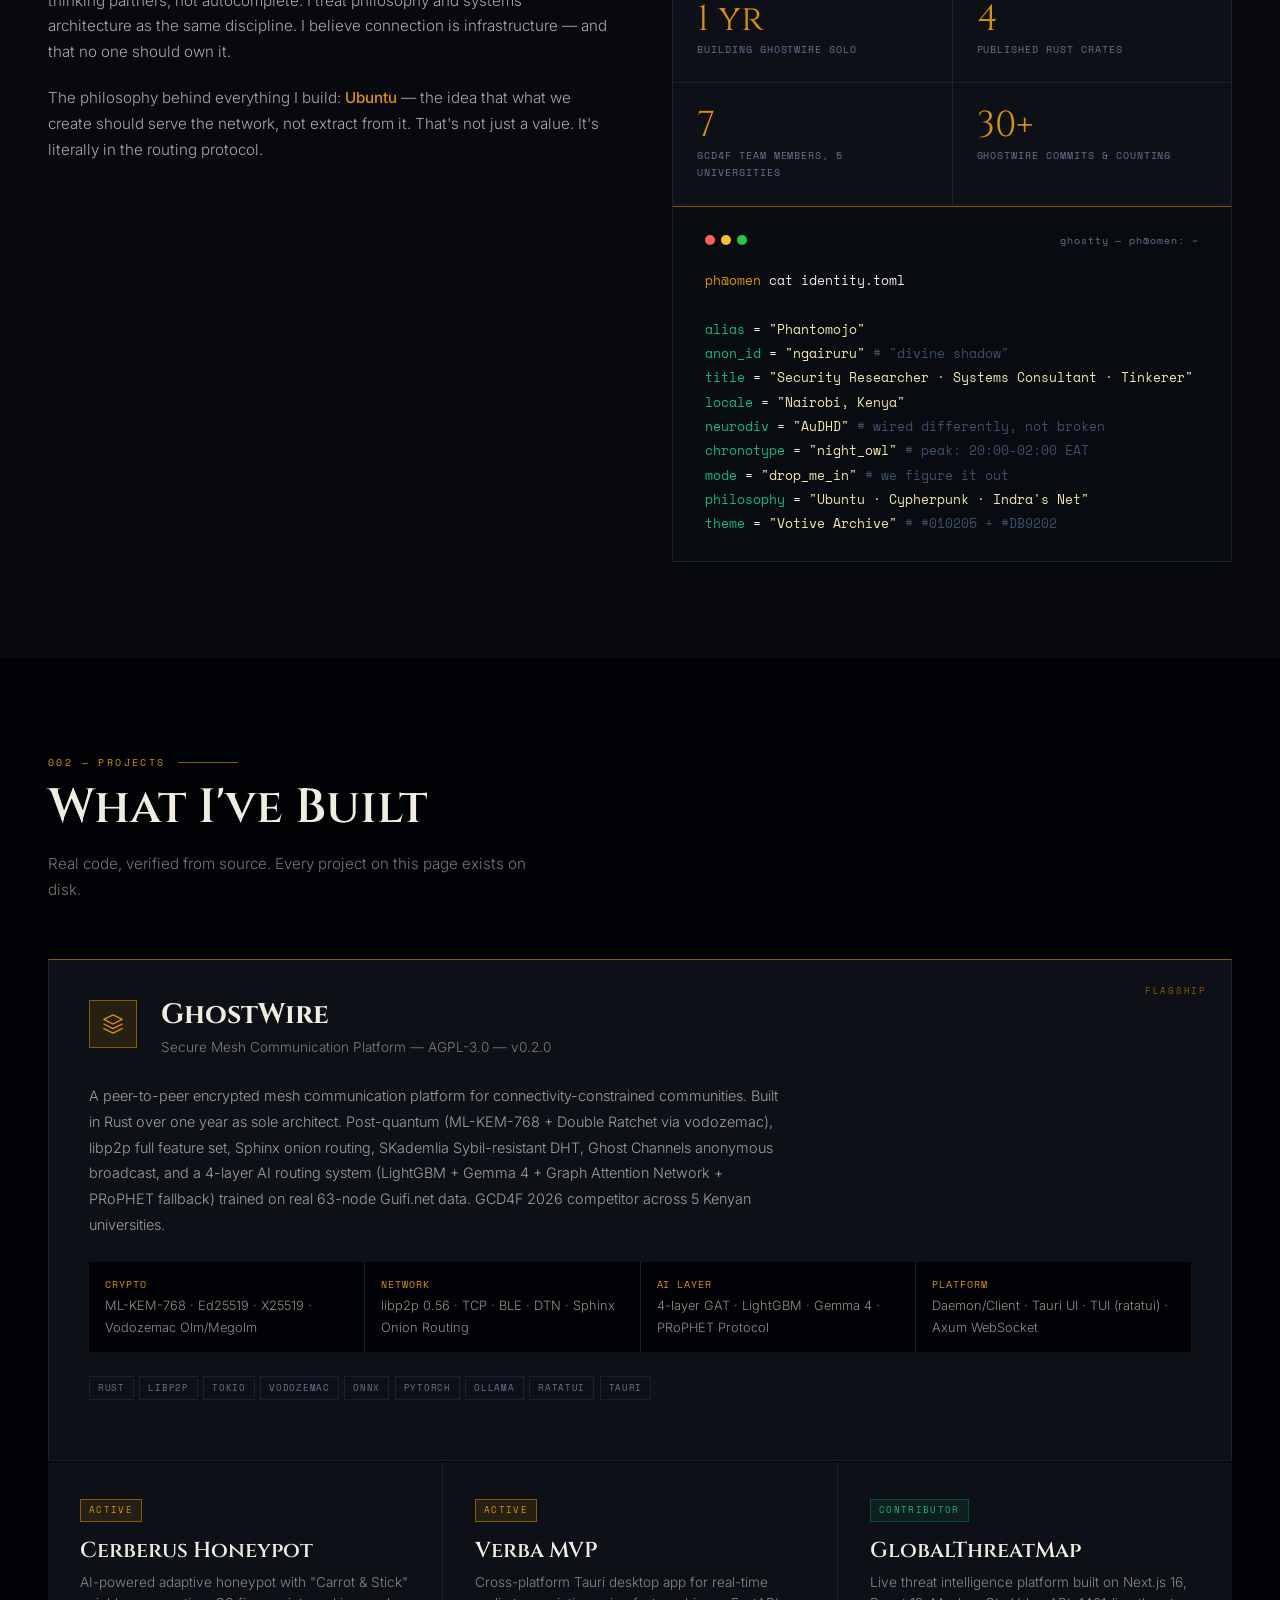
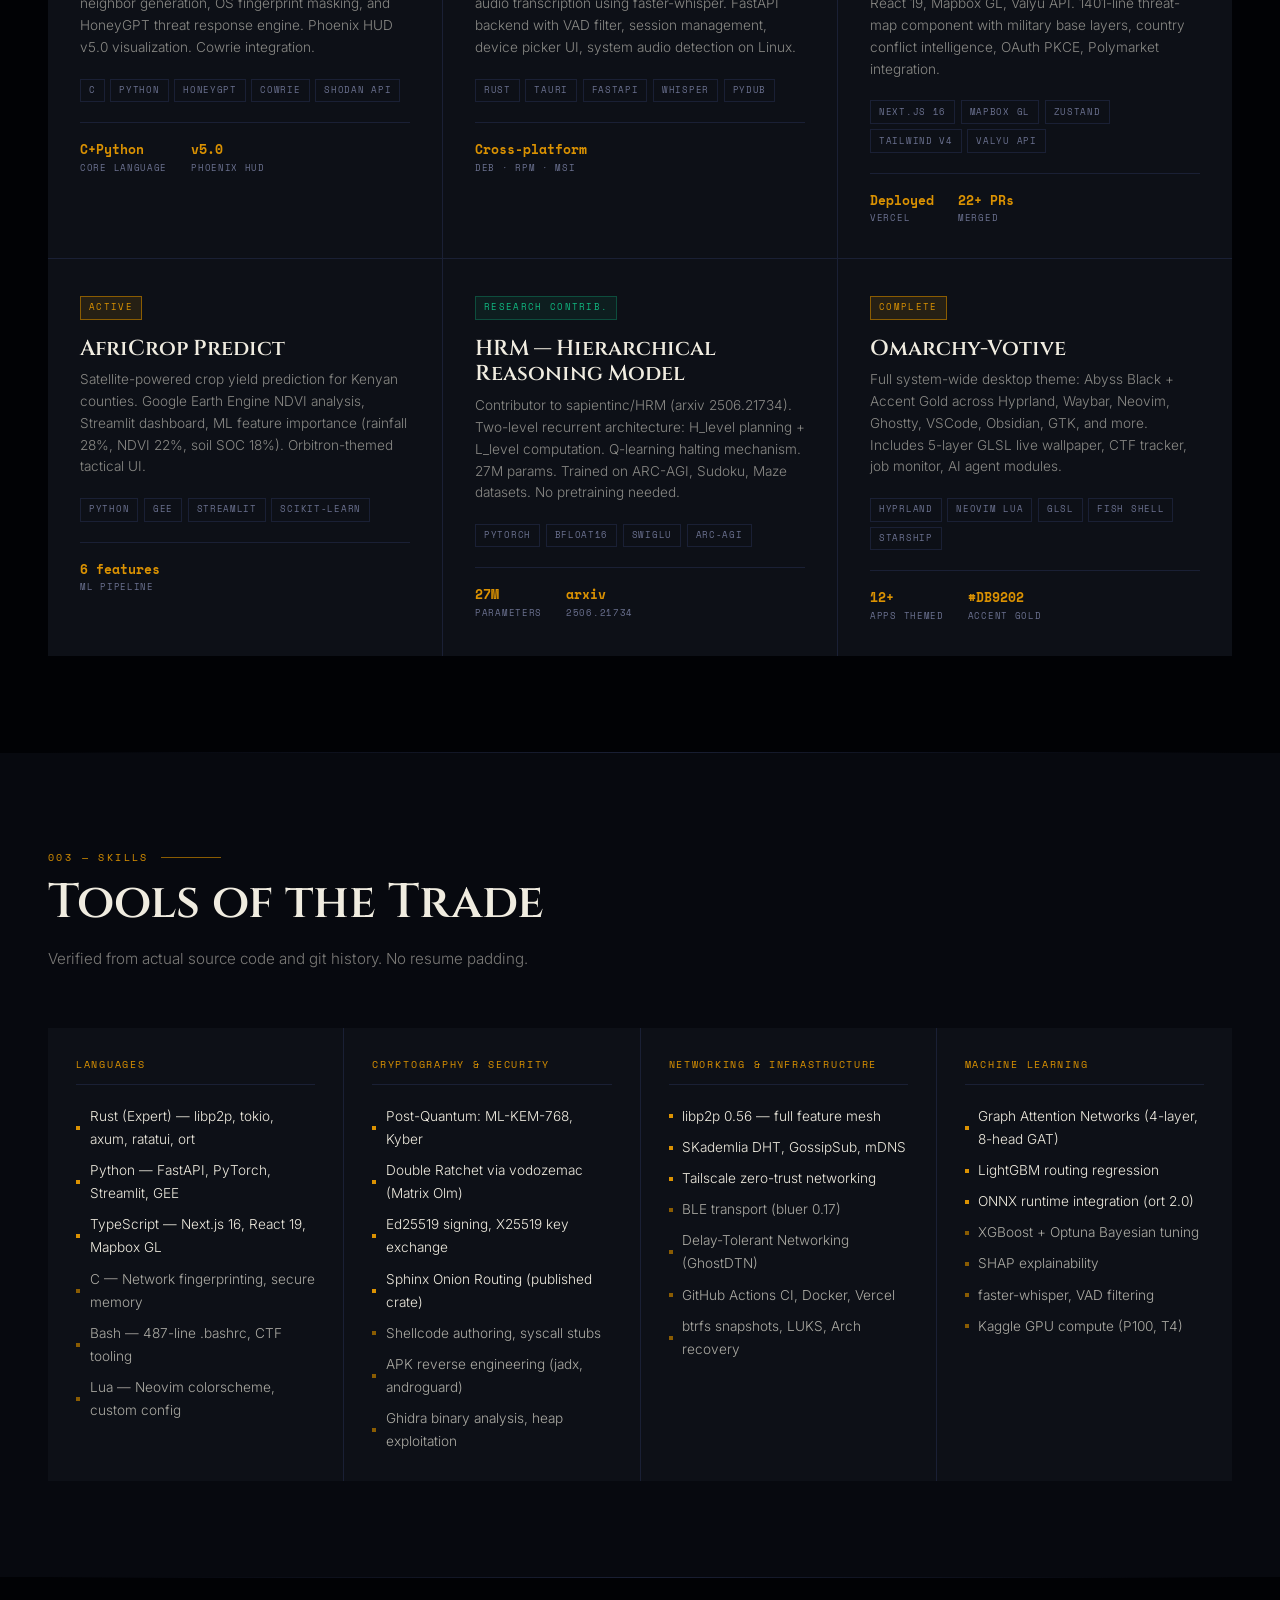
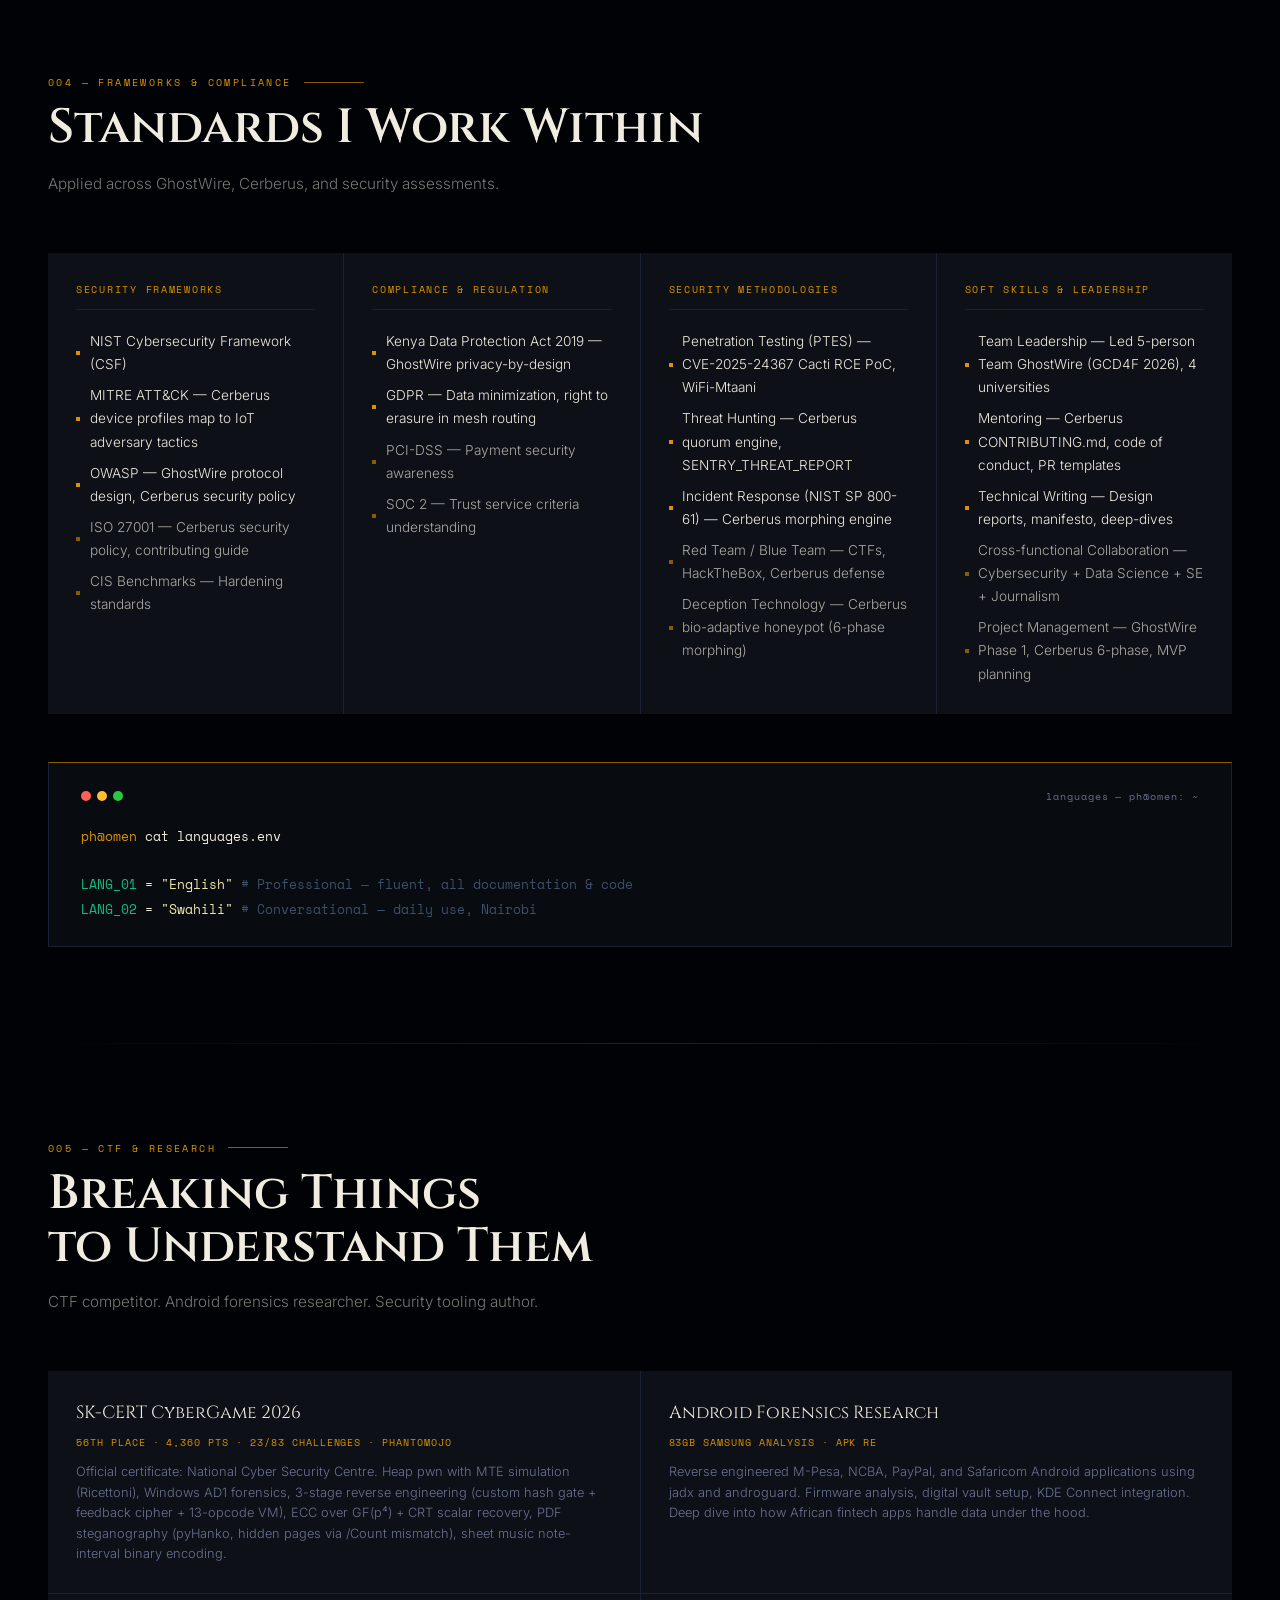
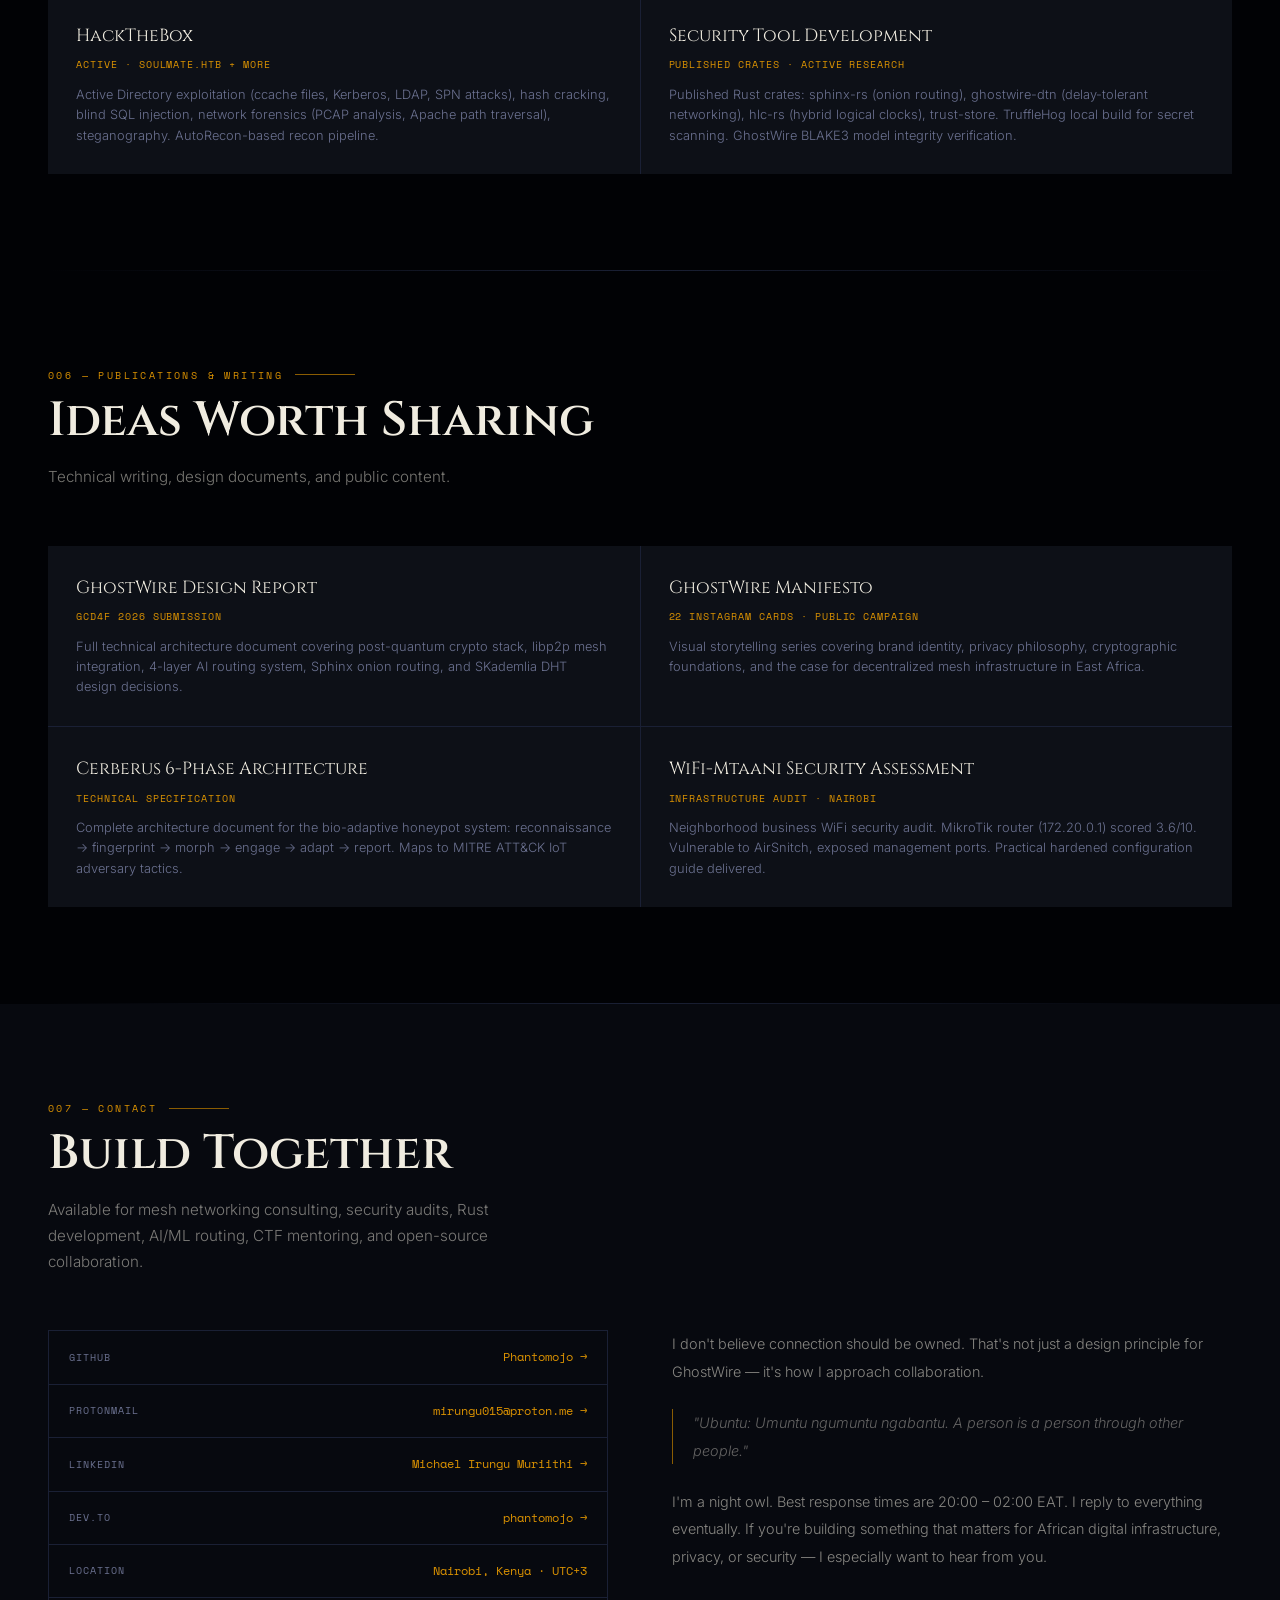
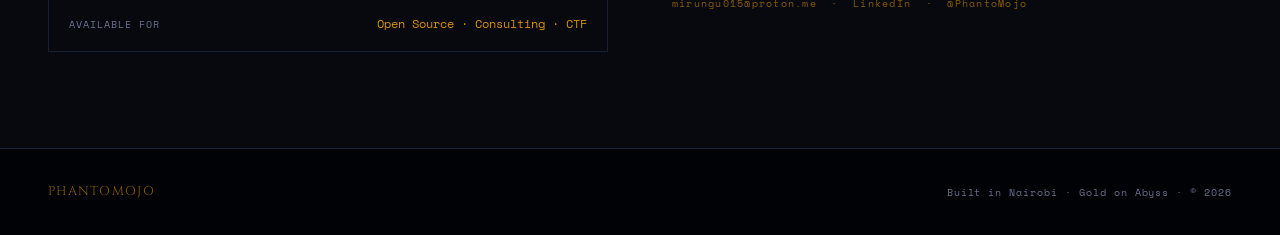
==== commit 9a932c45: "restore: original Votive Archive design + photo + enrichments - Restored original Cinzel/Space Mono/" ====
--- a/portfolio/index.html
+++ b/portfolio/index.html
@@ -1,1641 +1,1412 @@
 <!DOCTYPE html>
 <html lang="en">
-
 <head>
-    <meta charset="UTF-8">
-    <meta name="viewport" content="width=device-width, initial-scale=1.0">
-    <title>PhantoMojo | Security Researcher · Systems Consultant · Tinkerer</title>
-    <style>
-/* Terminal Portfolio Styles - Gold on Abyss Theme */
-* {
-    margin: 0;
-    padding: 0;
-    box-sizing: border-box;
-}
-
-body {
-    font-family: 'Fira Code', monospace;
-    background: #010205;
-    color: #DB9202;
+<meta charset="UTF-8">
+<meta name="viewport" content="width=device-width, initial-scale=1.0">
+<title>PhantoMojo | Security Researcher · Systems Consultant · Tinkerer</title>
+<link rel="preconnect" href="https://fonts.googleapis.com">
+<link href="https://fonts.googleapis.com/css2?family=Space+Mono:ital,wght@0,400;0,700;1,400&family=Cinzel:wght@400;600;700&family=Inter:wght@300;400;500&display=swap" rel="stylesheet">
+<style>
+  :root {
+    --abyss: #010205;
+    --abyss-mid: #07090f;
+    --abyss-surface: #0d1017;
+    --abyss-raised: #111520;
+    --abyss-border: #1a2035;
+    --gold: #DB9202;
+    --gold-hi: #FBBF24;
+    --gold-dim: #8a5c02;
+    --gold-glow: rgba(219,146,2,0.12);
+    --parchment: #EFE8AB;
+    --white: #f0ece0;
+    --muted: #6b7190;
+    --mono: 'Space Mono', monospace;
+    --serif: 'Cinzel', serif;
+    --sans: 'Inter', sans-serif;
+  }
+
+  * { margin: 0; padding: 0; box-sizing: border-box; }
+
+  html { scroll-behavior: smooth; }
+
+  body {
+    background: var(--abyss);
+    color: var(--white);
+    font-family: var(--sans);
+    font-weight: 300;
+    line-height: 1.7;
+    overflow-x: hidden;
+  }
+
+  ::selection { background: var(--gold); color: var(--abyss); }
+
+  /* ── SCROLLBAR ── */
+  ::-webkit-scrollbar { width: 3px; }
+  ::-webkit-scrollbar-track { background: var(--abyss); }
+  ::-webkit-scrollbar-thumb { background: var(--gold-dim); }
+
+  /* ── NOISE OVERLAY ── */
+  body::before {
+    content: '';
+    position: fixed;
+    inset: 0;
+    background-image: url("data:image/svg+xml,%3Csvg viewBox='0 0 256 256' xmlns='http://www.w3.org/2000/svg'%3E%3Cfilter id='noise'%3E%3CfeTurbulence type='fractalNoise' baseFrequency='0.9' numOctaves='4' stitchTiles='stitch'/%3E%3C/filter%3E%3Crect width='100%25' height='100%25' filter='url(%23noise)' opacity='0.04'/%3E%3C/svg%3E");
+    pointer-events: none;
+    z-index: 0;
+    opacity: 0.4;
+  }
+
+  /* ── NAV ── */
+  nav {
+    position: fixed;
+    top: 0; left: 0; right: 0;
+    z-index: 100;
+    display: flex;
+    align-items: center;
+    justify-content: space-between;
+    padding: 1.25rem 3rem;
+    background: rgba(1,2,5,0.85);
+    backdrop-filter: blur(12px);
+    border-bottom: 0.5px solid var(--abyss-border);
+  }
+
+  .nav-logo {
+    font-family: var(--serif);
+    font-size: 1rem;
+    letter-spacing: 0.15em;
+    color: var(--gold);
+    text-decoration: none;
+  }
+
+  .nav-links {
+    display: flex;
+    gap: 2rem;
+    list-style: none;
+  }
+
+  .nav-links a {
+    font-family: var(--mono);
+    font-size: 0.7rem;
+    letter-spacing: 0.12em;
+    color: var(--muted);
+    text-decoration: none;
+    text-transform: uppercase;
+    transition: color 0.2s;
+  }
+
+  .nav-links a:hover { color: var(--gold); }
+
+  /* ── HERO ── */
+  #hero {
+    min-height: 100vh;
+    display: flex;
+    flex-direction: column;
+    justify-content: center;
+    padding: 8rem 3rem 4rem;
+    position: relative;
+    overflow: hidden;
+  }
+
+  .hero-circuit {
+    position: absolute;
+    inset: 0;
+    pointer-events: none;
+    opacity: 0.04;
+  }
+
+  .hero-eyebrow {
+    font-family: var(--mono);
+    font-size: 0.65rem;
+    letter-spacing: 0.25em;
+    color: var(--gold);
+    text-transform: uppercase;
+    margin-bottom: 1.5rem;
+    animation: fadeUp 0.8s ease both;
+  }
+
+  .hero-name {
+    font-family: var(--serif);
+    font-size: clamp(3.5rem, 8vw, 7rem);
+    font-weight: 700;
+    line-height: 0.95;
+    letter-spacing: -0.01em;
+    color: var(--white);
+    margin-bottom: 0.5rem;
+    animation: fadeUp 0.8s 0.1s ease both;
+  }
+
+  .hero-alias {
+    font-family: var(--serif);
+    font-size: clamp(1.2rem, 3vw, 2rem);
+    font-weight: 400;
+    color: var(--gold);
+    letter-spacing: 0.08em;
+    margin-bottom: 2rem;
+    animation: fadeUp 0.8s 0.2s ease both;
+  }
+
+  .hero-desc {
+    max-width: 560px;
+    font-size: 1rem;
+    color: rgba(240,236,224,0.65);
+    line-height: 1.8;
+    margin-bottom: 2.5rem;
+    animation: fadeUp 0.8s 0.3s ease both;
+  }
+
+  .hero-tags {
+    display: flex;
+    flex-wrap: wrap;
+    gap: 0.5rem;
+    margin-bottom: 3rem;
+    animation: fadeUp 0.8s 0.4s ease both;
+  }
+
+  .tag {
+    font-family: var(--mono);
+    font-size: 0.6rem;
+    letter-spacing: 0.1em;
+    text-transform: uppercase;
+    padding: 0.3rem 0.75rem;
+    border: 0.5px solid var(--abyss-border);
+    color: var(--muted);
+    background: var(--abyss-surface);
+  }
+
+  .tag.gold {
+    border-color: var(--gold-dim);
+    color: var(--gold);
+    background: var(--gold-glow);
+  }
+
+  .hero-cta {
+    display: flex;
+    gap: 1rem;
+    animation: fadeUp 0.8s 0.5s ease both;
+  }
+
+  .btn-primary {
+    font-family: var(--mono);
+    font-size: 0.7rem;
+    letter-spacing: 0.12em;
+    text-transform: uppercase;
+    padding: 0.85rem 2rem;
+    background: var(--gold);
+    color: var(--abyss);
+    border: none;
+    cursor: pointer;
+    text-decoration: none;
+    transition: background 0.2s, transform 0.1s;
+    display: inline-block;
+    font-weight: 700;
+  }
+
+  .btn-primary:hover { background: var(--gold-hi); transform: translateY(-1px); }
+
+  .btn-ghost {
+    font-family: var(--mono);
+    font-size: 0.7rem;
+    letter-spacing: 0.12em;
+    text-transform: uppercase;
+    padding: 0.85rem 2rem;
+    background: transparent;
+    color: var(--gold);
+    border: 0.5px solid var(--gold-dim);
+    cursor: pointer;
+    text-decoration: none;
+    transition: border-color 0.2s, color 0.2s;
+    display: inline-block;
+  }
+
+  .btn-ghost:hover { border-color: var(--gold); color: var(--gold-hi); }
+
+  .hero-scroll-hint {
+    position: absolute;
+    bottom: 2rem;
+    left: 3rem;
+    display: flex;
+    align-items: center;
+    gap: 0.75rem;
+    font-family: var(--mono);
+    font-size: 0.6rem;
+    color: var(--muted);
+    letter-spacing: 0.15em;
+    text-transform: uppercase;
+    animation: fadeUp 1s 0.8s ease both;
+  }
+
+  .scroll-line {
+    width: 40px;
+    height: 0.5px;
+    background: var(--gold-dim);
+  }
+
+  /* ── SECTION LAYOUT ── */
+  section { position: relative; padding: 6rem 3rem; }
+
+  .section-label {
+    font-family: var(--mono);
+    font-size: 0.6rem;
+    letter-spacing: 0.25em;
+    text-transform: uppercase;
+    color: var(--gold);
+    margin-bottom: 0.75rem;
+    display: flex;
+    align-items: center;
+    gap: 0.75rem;
+  }
+
+  .section-label::after {
+    content: '';
+    flex: 1;
+    max-width: 60px;
+    height: 0.5px;
+    background: var(--gold-dim);
+  }
+
+  .section-title {
+    font-family: var(--serif);
+    font-size: clamp(2rem, 4vw, 3rem);
+    font-weight: 600;
+    color: var(--white);
+    margin-bottom: 1rem;
+    line-height: 1.1;
+  }
+
+  .section-sub {
+    font-size: 0.95rem;
+    color: rgba(240,236,224,0.5);
+    max-width: 500px;
+    margin-bottom: 3.5rem;
+  }
+
+  /* ── DIVIDER ── */
+  .divider {
+    width: 100%;
+    height: 0.5px;
+    background: linear-gradient(90deg, transparent, var(--abyss-border), transparent);
+    margin: 0 3rem;
+    width: calc(100% - 6rem);
+  }
+
+  /* ── ABOUT ── */
+  #about { background: var(--abyss-mid); }
+
+  .about-grid {
+    display: grid;
+    grid-template-columns: 1fr 1fr;
+    gap: 4rem;
+    align-items: start;
+  }
+
+  .about-text p {
+    color: rgba(240,236,224,0.7);
+    margin-bottom: 1.25rem;
+    font-size: 0.95rem;
+  }
+
+  .about-text p strong {
+    color: var(--gold);
+    font-weight: 500;
+  }
+
+  .about-stats {
+    display: grid;
+    grid-template-columns: 1fr 1fr;
+    gap: 1px;
+    background: var(--abyss-border);
+    border: 1px solid var(--abyss-border);
+  }
+
+  .stat-cell {
+    background: var(--abyss-surface);
+    padding: 1.5rem;
+  }
+
+  .stat-num {
+    font-family: var(--serif);
+    font-size: 2.25rem;
+    color: var(--gold);
+    line-height: 1;
+    margin-bottom: 0.3rem;
+  }
+
+  .stat-label {
+    font-family: var(--mono);
+    font-size: 0.6rem;
+    letter-spacing: 0.1em;
+    text-transform: uppercase;
+    color: var(--muted);
+  }
+
+  /* ── PROJECTS ── */
+  #projects { background: var(--abyss); }
+
+  .projects-grid {
+    display: grid;
+    grid-template-columns: repeat(auto-fit, minmax(340px, 1fr));
+    gap: 1px;
+    background: var(--abyss-border);
+  }
+
+  .project-card {
+    background: var(--abyss-surface);
+    padding: 2rem;
+    position: relative;
+    overflow: hidden;
+    transition: background 0.3s;
+    text-decoration: none;
+    display: block;
+    cursor: default;
+  }
+
+  .project-card::before {
+    content: '';
+    position: absolute;
+    top: 0; left: 0;
+    width: 2px; height: 0;
+    background: var(--gold);
+    transition: height 0.4s ease;
+  }
+
+  .project-card:hover { background: var(--abyss-raised); }
+  .project-card:hover::before { height: 100%; }
+
+  .project-status {
+    font-family: var(--mono);
+    font-size: 0.55rem;
+    letter-spacing: 0.15em;
+    text-transform: uppercase;
+    color: var(--gold);
+    background: var(--gold-glow);
+    border: 0.5px solid var(--gold-dim);
+    padding: 0.2rem 0.5rem;
+    display: inline-block;
+    margin-bottom: 1rem;
+  }
+
+  .project-status.contrib {
+    color: #10B981;
+    background: rgba(16,185,129,0.08);
+    border-color: rgba(16,185,129,0.3);
+  }
+
+  .project-name {
+    font-family: var(--serif);
+    font-size: 1.35rem;
+    font-weight: 600;
+    color: var(--white);
+    margin-bottom: 0.5rem;
+    line-height: 1.2;
+  }
+
+  .project-tagline {
+    font-size: 0.85rem;
+    color: rgba(240,236,224,0.55);
+    margin-bottom: 1.25rem;
     line-height: 1.6;
-    overflow-x: hidden;
-}
-
-.terminal-container {
-    min-height: 100vh;
-    padding: 20px;
-    background: linear-gradient(135deg, #010205 0%, #1a1a1a 100%);
-}
-
-/* Terminal Window Styles */
-.terminal-window {
-    background: #1a1a1a;
-    border: 2px solid #DB9202;
-    border-radius: 8px;
-    margin-bottom: 20px;
-    box-shadow: 0 0 20px rgba(219, 146, 2, 0.3);
+  }
+
+  .project-tech {
+    display: flex;
+    flex-wrap: wrap;
+    gap: 0.35rem;
+    margin-bottom: 1.25rem;
+  }
+
+  .tech-pill {
+    font-family: var(--mono);
+    font-size: 0.55rem;
+    letter-spacing: 0.08em;
+    padding: 0.2rem 0.5rem;
+    border: 0.5px solid var(--abyss-border);
+    color: var(--muted);
+    text-transform: uppercase;
+  }
+
+  .project-metrics {
+    display: flex;
+    gap: 1.5rem;
+    border-top: 0.5px solid var(--abyss-border);
+    padding-top: 1rem;
+  }
+
+  .metric {
+    display: flex;
+    flex-direction: column;
+  }
+
+  .metric-val {
+    font-family: var(--mono);
+    font-size: 0.8rem;
+    color: var(--gold);
+    font-weight: 700;
+  }
+
+  .metric-key {
+    font-family: var(--mono);
+    font-size: 0.55rem;
+    color: var(--muted);
+    text-transform: uppercase;
+    letter-spacing: 0.08em;
+  }
+
+  /* ── FEATURED / GHOSTWIRE ── */
+  .featured-card {
+    background: var(--abyss-surface);
+    border: 0.5px solid var(--abyss-border);
+    border-top: 1px solid var(--gold-dim);
+    padding: 2.5rem;
+    margin-bottom: 1px;
+    position: relative;
     overflow: hidden;
-}
-
-.terminal-header {
-    background: #2a2a2a;
-    padding: 10px 15px;
+  }
+
+  .featured-card::after {
+    content: 'FLAGSHIP';
+    position: absolute;
+    top: 1.5rem; right: 1.5rem;
+    font-family: var(--mono);
+    font-size: 0.55rem;
+    letter-spacing: 0.2em;
+    color: var(--gold-dim);
+  }
+
+  .featured-header {
+    display: flex;
+    align-items: flex-start;
+    gap: 1.5rem;
+    margin-bottom: 1.5rem;
+  }
+
+  .featured-icon {
+    width: 48px; height: 48px;
+    background: var(--gold-glow);
+    border: 0.5px solid var(--gold-dim);
     display: flex;
     align-items: center;
-    border-bottom: 1px solid #DB9202;
-}
-
-.terminal-buttons {
-    display: flex;
-    gap: 8px;
-    margin-right: 15px;
-}
-
-.terminal-buttons span {
-    width: 12px;
-    height: 12px;
-    border-radius: 50%;
-    display: inline-block;
-}
-
-.close {
-    background: #ff5f56;
-}
-
-.minimize {
-    background: #ffbd2e;
-}
-
-.maximize {
-    background: #27ca3f;
-}
-
-.terminal-title {
-    color: #DB9202;
-    font-weight: 600;
-    font-size: 14px;
-}
-
-.terminal-content {
-    padding: 20px;
-    min-height: 200px;
-}
-
-/* Typing Animation */
-.typing-text {
-    font-size: 18px;
-    font-weight: 600;
-    color: #DB9202;
-    text-align: center;
-    margin: 20px 0;
-}
-
-/* Navigation */
-.terminal-nav {
-    display: flex;
     justify-content: center;
-    gap: 20px;
-    margin: 30px 0;
-    flex-wrap: wrap;
-}
-
-.nav-item {
-    background: #1a1a1a;
-    border: 2px solid #DB9202;
-    padding: 12px 20px;
-    border-radius: 6px;
-    cursor: pointer;
-    transition: all 0.3s ease;
-    font-weight: 600;
-    color: #DB9202;
-}
-
-.nav-item:hover {
-    background: #DB9202;
-    color: #010205;
-    transform: translateY(-2px);
-    box-shadow: 0 5px 15px rgba(219, 146, 2, 0.4);
-}
-
-.nav-item.active {
-    background: #DB9202;
-    color: #010205;
-}
-
-.nav-item i {
-    margin-right: 8px;
-}
-
-/* Content Sections */
-.content-section {
-    display: none;
-}
-
-.content-section.active {
-    display: block;
-}
-
-/* Command Line */
-.command-line {
-    background: #000;
-    padding: 10px 15px;
-    border-radius: 4px;
-    margin-bottom: 20px;
-    font-family: 'Fira Code', monospace;
-}
-
-.prompt {
-    color: #DB9202;
-    font-weight: 600;
-}
-
-.command {
-    color: #EFE8AB;
-    margin-left: 10px;
-}
-
-.about-layout {
+    flex-shrink: 0;
+  }
+
+  .featured-icon svg { width: 22px; height: 22px; }
+
+  .featured-name {
+    font-family: var(--serif);
+    font-size: 1.75rem;
+    font-weight: 700;
+    color: var(--white);
+    line-height: 1.1;
+    margin-bottom: 0.3rem;
+  }
+
+  .featured-sub {
+    font-size: 0.85rem;
+    color: rgba(240,236,224,0.5);
+  }
+
+  .featured-desc {
+    font-size: 0.9rem;
+    color: rgba(240,236,224,0.65);
+    line-height: 1.8;
+    margin-bottom: 1.5rem;
+    max-width: 700px;
+  }
+
+  .featured-pillars {
     display: grid;
-    grid-template-columns: 1fr 320px;
-    gap: 40px;
+    grid-template-columns: repeat(auto-fit, minmax(180px, 1fr));
+    gap: 1px;
+    background: var(--abyss-border);
+    margin-bottom: 1.5rem;
+  }
+
+  .pillar {
+    background: var(--abyss);
+    padding: 0.85rem 1rem;
+  }
+
+  .pillar-key {
+    font-family: var(--mono);
+    font-size: 0.6rem;
+    letter-spacing: 0.1em;
+    color: var(--gold);
+    text-transform: uppercase;
+    margin-bottom: 0.2rem;
+  }
+
+  .pillar-val {
+    font-size: 0.8rem;
+    color: rgba(240,236,224,0.6);
+  }
+
+  /* ── SKILLS ── */
+  #skills { background: var(--abyss-mid); }
+
+  .skills-container {
+    display: grid;
+    grid-template-columns: repeat(auto-fit, minmax(260px, 1fr));
+    gap: 1px;
+    background: var(--abyss-border);
+  }
+
+  .skill-group {
+    background: var(--abyss-surface);
+    padding: 1.75rem;
+  }
+
+  .skill-group-title {
+    font-family: var(--mono);
+    font-size: 0.6rem;
+    letter-spacing: 0.18em;
+    text-transform: uppercase;
+    color: var(--gold);
+    margin-bottom: 1.25rem;
+    padding-bottom: 0.75rem;
+    border-bottom: 0.5px solid var(--abyss-border);
+  }
+
+  .skill-list {
+    list-style: none;
+    display: flex;
+    flex-direction: column;
+    gap: 0.5rem;
+  }
+
+  .skill-item {
+    display: flex;
+    align-items: center;
+    gap: 0.6rem;
+    font-size: 0.85rem;
+    color: rgba(240,236,224,0.7);
+  }
+
+  .skill-item::before {
+    content: '';
+    width: 4px; height: 4px;
+    background: var(--gold-dim);
+    flex-shrink: 0;
+  }
+
+  .skill-item.expert { color: var(--white); }
+  .skill-item.expert::before { background: var(--gold); }
+
+  /* ── TERMINAL BIO ── */
+  .terminal {
+    background: #080b10;
+    border: 0.5px solid var(--abyss-border);
+    border-top: 1px solid var(--gold-dim);
+    padding: 1.5rem 2rem;
+    font-family: var(--mono);
+    font-size: 0.8rem;
+    line-height: 1.9;
+    margin-top: 3rem;
+  }
+
+  .terminal-bar {
+    display: flex;
+    gap: 6px;
+    margin-bottom: 1.25rem;
+    align-items: center;
+  }
+
+  .t-dot { width: 10px; height: 10px; border-radius: 50%; }
+  .t-dot.r { background: #ff5f57; }
+  .t-dot.y { background: #febc2e; }
+  .t-dot.g { background: #28c840; }
+  .t-title { margin-left: auto; font-size: 0.6rem; color: var(--muted); letter-spacing: 0.1em; }
+
+  .t-prompt { color: var(--gold); }
+  .t-cmd { color: var(--white); }
+  .t-out { color: rgba(240,236,224,0.55); }
+  .t-key { color: #10B981; }
+  .t-val { color: var(--parchment); }
+  .t-comment { color: #3d4f6b; }
+
+  /* ── CTF SECTION ── */
+  #ctf { background: var(--abyss); }
+
+  .ctf-grid {
+    display: grid;
+    grid-template-columns: 1fr 1fr;
+    gap: 1px;
+    background: var(--abyss-border);
+  }
+
+  .ctf-card {
+    background: var(--abyss-surface);
+    padding: 1.75rem;
+  }
+
+  .ctf-event {
+    font-family: var(--serif);
+    font-size: 1.1rem;
+    color: var(--white);
+    margin-bottom: 0.3rem;
+  }
+
+  .ctf-meta {
+    font-family: var(--mono);
+    font-size: 0.6rem;
+    color: var(--gold);
+    letter-spacing: 0.1em;
+    text-transform: uppercase;
+    margin-bottom: 0.75rem;
+  }
+
+  .ctf-desc {
+    font-size: 0.8rem;
+    color: var(--muted);
+    line-height: 1.6;
+  }
+
+  /* ── CONTACT ── */
+  #contact { background: var(--abyss-mid); }
+
+  .contact-grid {
+    display: grid;
+    grid-template-columns: 1fr 1fr;
+    gap: 4rem;
     align-items: start;
-}
-
-.about-left {
-    min-width: 0;
-}
-
-.about-name {
-    color: #DB9202;
-    font-size: 28px;
-    font-weight: 700;
-    margin-bottom: 4px;
-    letter-spacing: 1px;
-}
-
-.about-alias {
-    color: #EFE8AB;
-    font-size: 14px;
-    margin-bottom: 8px;
+  }
+
+  .contact-links {
+    display: flex;
+    flex-direction: column;
+    gap: 0;
+    border: 0.5px solid var(--abyss-border);
+  }
+
+  .contact-link {
+    display: flex;
+    align-items: center;
+    justify-content: space-between;
+    padding: 1rem 1.25rem;
+    border-bottom: 0.5px solid var(--abyss-border);
+    text-decoration: none;
+    transition: background 0.2s;
+  }
+
+  .contact-link:last-child { border-bottom: none; }
+  .contact-link:hover { background: var(--abyss-raised); }
+
+  .link-platform {
+    font-family: var(--mono);
+    font-size: 0.65rem;
+    letter-spacing: 0.1em;
+    text-transform: uppercase;
+    color: var(--muted);
+  }
+
+  .link-handle {
+    font-family: var(--mono);
+    font-size: 0.75rem;
+    color: var(--gold);
+  }
+
+  .contact-philosophy {
+    font-size: 0.9rem;
+    color: rgba(240,236,224,0.55);
+    line-height: 1.9;
+  }
+
+  .contact-philosophy blockquote {
+    border-left: 1px solid var(--gold-dim);
+    padding-left: 1.25rem;
+    margin: 1.5rem 0;
     font-style: italic;
-}
-
-.gold-rule-sm {
-    width: 40px;
-    height: 2px;
-    background: #DB9202;
-    margin: 10px 0;
-}
-
-.about-title {
-    color: #888;
-    font-size: 14px;
-    margin-bottom: 16px;
-    letter-spacing: 2px;
-    text-transform: uppercase;
-}
-
-.about-tags {
-    display: flex;
-    flex-wrap: wrap;
-    gap: 10px;
-    margin-bottom: 24px;
-}
-
-.about-tag {
-    background: rgba(219, 146, 2, 0.1);
-    border: 1px solid #DB9202;
-    color: #DB9202;
-    padding: 6px 14px;
-    border-radius: 20px;
-    font-size: 13px;
-    transition: all 0.3s ease;
-}
-
-.about-tag:hover {
-    background: #DB9202;
-    color: #010205;
-    transform: translateY(-2px);
-}
-
-.about-right {
-    display: flex;
-    justify-content: center;
-    align-items: flex-start;
-    padding-top: 10px;
-}
-
-.portrait-wrapper {
-    position: relative;
-    display: inline-block;
-}
-
-.portrait-photo {
-    width: 280px;
-    height: 360px;
-    object-fit: cover;
-    object-position: top center;
-    border: 2px solid #DB9202;
-    border-radius: 8px;
-    filter: sepia(10%) saturate(1.2);
-    position: relative;
-    z-index: 2;
-    transition: all 0.4s ease;
-    box-shadow: 0 0 30px rgba(219, 146, 2, 0.2);
-}
-
-.portrait-photo:hover {
-    transform: scale(1.02);
-    border-color: #EFE8AB;
-    filter: sepia(5%) saturate(1.4);
-    box-shadow: 0 0 50px rgba(219, 146, 2, 0.35);
-}
-
-.portrait-glow {
-    position: absolute;
-    top: -15px;
-    left: -15px;
-    right: -15px;
-    bottom: -15px;
-    background: radial-gradient(ellipse at center, rgba(219, 146, 2, 0.12) 0%, transparent 70%);
-    border-radius: 12px;
-    z-index: 0;
-    animation: portrait-glow-pulse 4s ease-in-out infinite;
-}
-
-@keyframes portrait-glow-pulse {
-    0%, 100% { opacity: 0.5; }
-    50% { opacity: 1; }
-}
-
-/* About Section */
-.status-grid {
-    display: grid;
-    grid-template-columns: repeat(auto-fit, minmax(250px, 1fr));
-    gap: 15px;
-    margin: 20px 0;
-}
-
-.status-item {
-    background: #1a1a1a;
-    border: 1px solid #DB9202;
-    padding: 15px;
-    border-radius: 6px;
-    display: flex;
+    color: rgba(240,236,224,0.4);
+  }
+
+  /* ── FOOTER ── */
+  footer {
+    padding: 2rem 3rem;
+    display: flex;
+    align-items: center;
     justify-content: space-between;
-    align-items: center;
-}
-
-.status-label {
-    color: #888;
-    font-size: 14px;
-}
-
-.status-value {
-    font-weight: 600;
-    font-size: 14px;
-}
-
-.status-value.black-ops {
-    color: #DB9202;
-}
-
-.status-value.online {
-    color: #DB9202;
-}
-
-.status-value.active {
-    color: #BE123C;
-}
-
-.status-value.stealth {
-    color: #066306;
-}
-
-.about-text {
-    margin: 20px 0;
-    line-height: 1.8;
-}
-
-.about-text p {
-    margin-bottom: 15px;
-}
-
-.philosophy {
-    margin: 30px 0;
-    padding: 20px;
-    background: #1a1a1a;
-    border-left: 4px solid #DB9202;
-    border-radius: 4px;
-}
-
-.philosophy h3 {
-    margin-bottom: 15px;
-    color: #DB9202;
-}
-
-.philosophy blockquote {
-    font-style: italic;
-    margin: 10px 0;
-    padding: 10px;
-    background: #000;
-    border-radius: 4px;
-    border-left: 3px solid #DB9202;
-}
-
-/* Projects Section */
-.project-grid {
-    display: grid;
-    grid-template-columns: repeat(auto-fit, minmax(300px, 1fr));
-    gap: 20px;
-}
-
-.project-card {
-    background: #1a1a1a;
-    border: 2px solid #DB9202;
-    border-radius: 8px;
-    padding: 20px;
-    transition: all 0.3s ease;
-}
-
-.project-card:hover {
-    transform: translateY(-5px);
-    box-shadow: 0 10px 25px rgba(219, 146, 2, 0.3);
-}
-
-.project-header {
-    display: flex;
-    justify-content: space-between;
-    align-items: center;
-    margin-bottom: 15px;
-}
-
-.project-header h3 {
-    color: #DB9202;
-    font-size: 18px;
-}
-
-.project-status {
-    padding: 4px 8px;
-    border-radius: 4px;
-    font-size: 12px;
-    font-weight: 600;
-}
-
-.project-status.online {
-    background: #DB9202;
-    color: #010205;
-}
-
-.project-status.active {
-    background: #BE123C;
-    color: #fff;
-}
-
-.project-status.stealth {
-    background: #066306;
-    color: #fff;
-}
-
-.project-content p {
-    margin-bottom: 15px;
-    line-height: 1.6;
-}
-
-.project-tech {
-    display: flex;
-    flex-wrap: wrap;
-    gap: 8px;
-    margin-bottom: 15px;
-}
-
-.tech-tag {
-    background: #333;
-    color: #DB9202;
-    padding: 4px 8px;
-    border-radius: 4px;
-    font-size: 12px;
-    border: 1px solid #DB9202;
-}
-
-.project-link {
-    display: inline-flex;
-    align-items: center;
-    gap: 8px;
-    color: #DB9202;
-    text-decoration: none;
-    font-weight: 600;
-    transition: all 0.3s ease;
-}
-
-.project-link:hover {
-    color: #EFE8AB;
-    transform: translateX(5px);
-}
-
-/* Skills Section */
-.skills-grid {
-    display: grid;
-    grid-template-columns: repeat(auto-fit, minmax(250px, 1fr));
-    gap: 20px;
-}
-
-.skill-category {
-    background: #1a1a1a;
-    border: 1px solid #DB9202;
-    border-radius: 8px;
-    padding: 20px;
-}
-
-.skill-category h3 {
-    color: #DB9202;
-    margin-bottom: 15px;
-    font-size: 16px;
-}
-
-.skill-tags {
-    display: flex;
-    flex-wrap: wrap;
-    gap: 8px;
-}
-
-.skill-tag {
-    background: #333;
-    color: #DB9202;
-    padding: 6px 12px;
-    border-radius: 20px;
-    font-size: 12px;
-    border: 1px solid #DB9202;
-    transition: all 0.3s ease;
-}
-
-.skill-tag:hover {
-    background: #DB9202;
-    color: #010205;
-    transform: scale(1.05);
-}
-
-/* Contact Section */
-.contact-grid {
-    display: grid;
-    grid-template-columns: repeat(auto-fit, minmax(250px, 1fr));
-    gap: 20px;
-    margin-bottom: 30px;
-}
-
-.contact-item {
-    background: #1a1a1a;
-    border: 1px solid #DB9202;
-    border-radius: 8px;
-    padding: 20px;
-    display: flex;
-    align-items: center;
-    gap: 15px;
-    transition: all 0.3s ease;
-}
-
-.contact-item:hover {
-    transform: translateY(-3px);
-    box-shadow: 0 5px 15px rgba(219, 146, 2, 0.3);
-}
-
-.contact-item i {
-    font-size: 24px;
-    color: #DB9202;
-    width: 30px;
-}
-
-.contact-info h3 {
-    color: #DB9202;
-    margin-bottom: 5px;
-    font-size: 16px;
-}
-
-.contact-info a {
-    color: #EFE8AB;
-    text-decoration: none;
-    transition: color 0.3s ease;
-}
-
-.contact-info a:hover {
-    color: #DB9202;
-}
-
-.availability {
-    background: #1a1a1a;
-    border: 1px solid #DB9202;
-    border-radius: 8px;
-    padding: 20px;
-}
-
-.availability h3 {
-    color: #DB9202;
-    margin-bottom: 15px;
-}
-
-.availability-tags {
-    display: flex;
-    flex-wrap: wrap;
-    gap: 10px;
-}
-
-.availability-tag {
-    background: #333;
-    color: #DB9202;
-    padding: 8px 16px;
-    border-radius: 20px;
-    font-size: 14px;
-    border: 1px solid #DB9202;
-    transition: all 0.3s ease;
-}
-
-.availability-tag:hover {
-    background: #DB9202;
-    color: #010205;
-    transform: scale(1.05);
-}
-
-/* Responsive Design */
-@media (max-width: 768px) {
-    .terminal-container {
-        padding: 10px;
-    }
-    
-    .terminal-nav {
-        flex-direction: column;
-        align-items: center;
-    }
-    
-    .nav-item {
-        width: 100%;
-        max-width: 300px;
-        text-align: center;
-    }
-    
-    .about-layout {
-        grid-template-columns: 1fr;
-    }
-    
-    .about-right {
-        order: -1;
-    }
-    
-    .portrait-photo {
-        width: 200px;
-        height: 260px;
-    }
-    
-    .status-grid {
-        grid-template-columns: 1fr;
-    }
-    
-    .project-grid {
-        grid-template-columns: 1fr;
-    }
-    
-    .skills-grid {
-        grid-template-columns: 1fr;
-    }
-    
-    .contact-grid {
-        grid-template-columns: 1fr;
-    }
-    
-    .typing-text {
-        font-size: 16px;
-    }
-}
-
-/* Animations */
-@keyframes blink {
-    0%, 50% { opacity: 1; }
-    51%, 100% { opacity: 0; }
-}
-
-.typing-text::after {
-    content: '|';
-    animation: blink 1s infinite;
-}
-
-/* Scrollbar Styling */
-::-webkit-scrollbar {
-    width: 8px;
-}
-
-::-webkit-scrollbar-track {
-    background: #1a1a1a;
-}
-
-::-webkit-scrollbar-thumb {
-    background: #00ff00;
-    border-radius: 4px;
-}
-
-::-webkit-scrollbar-thumb:hover {
-    background: #00cc00;
-}
-
+    border-top: 0.5px solid var(--abyss-border);
+  }
+
+  .footer-logo {
+    font-family: var(--serif);
+    font-size: 0.8rem;
+    color: var(--gold-dim);
+    letter-spacing: 0.1em;
+  }
+
+  .footer-copy {
+    font-family: var(--mono);
+    font-size: 0.6rem;
+    color: var(--muted);
+    letter-spacing: 0.1em;
+  }
+
+  /* ── ANIMATIONS ── */
+  @keyframes fadeUp {
+    from { opacity: 0; transform: translateY(20px); }
+    to   { opacity: 1; transform: translateY(0); }
+  }
+
+  @keyframes pulse-gold {
+    0%, 100% { opacity: 1; }
+    50% { opacity: 0.4; }
+  }
+
+  .blink { animation: pulse-gold 2s ease-in-out infinite; }
+
+  /* ── RESPONSIVE ── */
+  @media (max-width: 768px) {
+    nav { padding: 1rem 1.5rem; }
+    .nav-links { display: none; }
+    section { padding: 4rem 1.5rem; }
+    #hero { padding: 6rem 1.5rem 3rem; }
+    .about-grid, .contact-grid, .ctf-grid { grid-template-columns: 1fr; }
+    .hero-scroll-hint { left: 1.5rem; }
+    footer { flex-direction: column; gap: 0.5rem; text-align: center; }
+  }
 </style>
-    <link href="https://fonts.googleapis.com/css2?family=Fira+Code:wght@300;400;500;600;700&display=swap"
-        rel="stylesheet">
-    <link rel="stylesheet" href="https://cdnjs.cloudflare.com/ajax/libs/font-awesome/6.0.0/css/all.min.css">
 </head>
-
 <body>
-    <div class="terminal-container">
-        <!-- Header Terminal -->
-        <div class="terminal-window">
-            <div class="terminal-header">
-                <div class="terminal-buttons">
-                    <span class="close"></span>
-                    <span class="minimize"></span>
-                    <span class="maximize"></span>
-                </div>
-                <div class="terminal-title">PhantoMojo@system:~$</div>
-            </div>
-            <div class="terminal-content">
-                <div class="typing-text" id="header-text"></div>
-            </div>
-        </div>
-
-        <!-- Navigation -->
-        <nav class="terminal-nav">
-            <div class="nav-item active" data-section="about">
-                <i class="fas fa-user-secret"></i> ABOUT
-            </div>
-            <div class="nav-item" data-section="projects">
-                <i class="fas fa-project-diagram"></i> PROJECTS
-            </div>
-            <div class="nav-item" data-section="skills">
-                <i class="fas fa-tools"></i> SKILLS
-            </div>
-            <div class="nav-item" data-section="frameworks">
-                <i class="fas fa-shield-alt"></i> FRAMEWORKS
-            </div>
-            <div class="nav-item" data-section="publications">
-                <i class="fas fa-pen-fancy"></i> WRITING
-            </div>
-            <div class="nav-item" data-section="contact">
-                <i class="fas fa-envelope"></i> CONTACT
-            </div>
-        </nav>
-
-        <!-- Main Content -->
-        <main class="main-content">
-            <!-- About Section -->
-            <section id="about" class="content-section active">
-                <div class="terminal-window">
-                    <div class="terminal-header">
-                        <div class="terminal-buttons">
-                            <span class="close"></span>
-                            <span class="minimize"></span>
-                            <span class="maximize"></span>
-                        </div>
-                        <div class="terminal-title">about_me.exe</div>
-                    </div>
-                    <div class="terminal-content">
-                        <div class="command-line">
-                            <span class="prompt">root@phantomojo:~$</span>
-                            <span class="command">whoami</span>
-                        </div>
-                        <div class="output">
-                            <div class="about-layout">
-                                <div class="about-left">
-                                    <h2 class="about-name">Michael Irungu Muriithi</h2>
-                                    <p class="about-alias">PhantoMojo / ngairuru</p>
-                                    <div class="gold-rule-sm"></div>
-                                    <p class="about-title">Security Researcher · Systems Consultant · Tinkerer & Builder</p>
-                                    <div class="about-tags">
-                                        <span class="about-tag">🛡️ GhostWire</span>
-                                        <span class="about-tag">🤖 AI-Native</span>
-                                        <span class="about-tag">🔬 Researcher</span>
-                                        <span class="about-tag">⚡ Tinkerer</span>
-                                    </div>
-
-                                    <div class="status-grid">
-                                <div class="status-item">
-                                    <span class="status-label">OP_MODE:</span>
-                                    <span class="status-value black-ops">AI-ASSISTED ARCHITECT</span>
-                                </div>
-                                <div class="status-item">
-                                    <span class="status-label">STATUS:</span>
-                                    <span class="status-value online">ONLINE</span>
-                                </div>
-                                <div class="status-item">
-                                    <span class="status-label">LOCATION:</span>
-                                    <span class="status-value">REMOTE | NAIROBI, KE</span>
-                                </div>
-                                <div class="status-item">
-                                    <span class="status-label">METHOD:</span>
-                                    <span class="status-value online">VIBE CODING</span>
-                                </div>
-                            </div>
-
-                            <div class="about-text">
-                                <p>I operate at the intersection of <strong>cybersecurity</strong>, <strong>AI/ML</strong>, and <strong>decentralized systems</strong>. I don't write every line myself — I orchestrate intelligence (both artificial and human) to build production-ready ecosystems.</p>
-
-                                <p>My philosophy—<strong>"Vibe Coding"</strong>—is high-velocity system orchestration. In an era where AI handles syntax, the engineer elevates to become the <strong>Architect of Intelligence</strong>.</p>
-
-                                <p><strong>My Approach:</strong></p>
-                                <div style="background: #000; padding: 15px; border-left: 3px solid #DB9202; margin: 15px 0; font-family: 'Fira Code', monospace; font-size: 13px;">
-                                    TRADITIONAL DEV (2010-2025):<br>
-                                    Learn syntax → Practice → Build → Ship (2-5 years)<br><br>
-                                    <span style="color: #DB9202;">AI-NATIVE DEV (2026+): ← THIS IS ME</span><br>
-                                    Know WHAT → Know WHY → AI writes HOW → Learn by doing<br>
-                                    Ship in weeks, understand over months, master in year
-                                </div>
-
-                                <p><strong>My Directive:</strong> Transform abstract intuition into concrete, mission-critical systems at the speed of thought.</p>
-                            </div>
-
-                            <div class="status-grid" style="margin-top: 20px;">
-                                <div class="status-item">
-                                    <span class="status-label">COGNITIVE ARCHITECTURE:</span>
-                                    <div class="tech-tags">
-                                        <span class="tech-tag" style="border-color: #DB9202; color: #DB9202;">AuDHD</span>
-                                        <span class="tech-tag" style="border-color: #DB9202; color: #DB9202;">Hyperfocus</span>
-                                        <span class="tech-tag" style="border-color: #DB9202; color: #DB9202;">Pattern Recognition</span>
-                                        <span class="tech-tag" style="border-color: #DB9202; color: #DB9202;">Systems Thinker</span>
-                                    </div>
-                                </div>
-                            </div>
-
-                            <div class="philosophy" style="border-left-color: #DB9202;">
-                                <h3 style="color: #DB9202;">🎯 Operating Characteristics</h3>
-                                <div style="display: grid; grid-template-columns: 1fr 1fr; gap: 15px; margin-top: 15px;">
-                                    <div>
-                                        <strong style="color: #DB9202;">SUPERPOWERS:</strong>
-                                        <ul style="margin: 10px 0; padding-left: 20px; font-size: 13px;">
-                                            <li>Hyperfocus (6+ hour blocks)</li>
-                                            <li>Cross-domain pattern recognition</li>
-                                            <li>Obsessive curiosity</li>
-                                            <li>Systems architecture</li>
-                                        </ul>
-                                    </div>
-                                    <div>
-                                        <strong style="color: #DB9202;">COPING STRATEGIES:</strong>
-                                        <ul style="margin: 10px 0; padding-left: 20px; font-size: 13px;">
-                                            <li>AI-assisted syntax</li>
-                                            <li>Just-in-time learning</li>
-                                            <li>Environment engineering</li>
-                                            <li>Systematic methodology</li>
-                                        </ul>
-                                    </div>
-                                </div>
-                            </div>
-
-                            <div class="philosophy" style="border-left-color: #DB9202;">
-                                <h3 style="color: #DB9202;">🔐 Mission Statement</h3>
-                                <blockquote style="border-left-color: #DB9202;">"I don't chase the spotlight — I rewire the shadows."</blockquote>
-                                <blockquote style="border-left-color: #DB9202;">"Build the future, one line at a time."</blockquote>
-                            </div>
-                                </div>
-
-                                <div class="about-right">
-                                    <div class="portrait-wrapper">
-                                        <img src="[data-uri]" alt="Michael Irungu Muriithi" class="portrait-photo">
-                                        <div class="portrait-glow"></div>
-                                    </div>
-                                </div>
-                            </div>
-                    </div>
-                </div>
-            </section>
-
-            <!-- Projects Section -->
-            <section id="projects" class="content-section">
-                <div class="terminal-window">
-                    <div class="terminal-header">
-                        <div class="terminal-buttons">
-                            <span class="close"></span>
-                            <span class="minimize"></span>
-                            <span class="maximize"></span>
-                        </div>
-                        <div class="terminal-title">projects_showcase.exe</div>
-                    </div>
-                    <div class="terminal-content">
-                        <div class="command-line">
-                            <span class="prompt">root@phantomojo:~$</span>
-                            <span class="command">ls -la /projects/</span>
-                        </div>
-                        <div class="output">
-                            <div class="project-grid">
-                                <!-- GhostWire -->
-                                <div class="project-card">
-                                    <div class="project-header">
-                                        <h3>🛡️ GHOSTWIRE</h3>
-                                        <span class="project-status online">PRODUCTION-READY</span>
-                                    </div>
-                                    <div class="project-content">
-                                        <p><strong>Decentralized mesh communication system</strong> for anonymous threat intelligence sharing.</p>
-                                        <div class="project-tech">
-                                            <span class="tech-tag">Rust (Axum)</span>
-                                            <span class="tech-tag">React + TS</span>
-                                            <span class="tech-tag">libp2p</span>
-                                            <span class="tech-tag">AES-256-GCM</span>
-                                        </div>
-                                        <div style="font-size: 12px; margin: 10px 0; color: #888;">
-                                            <strong>Innovation:</strong> Stealth TCP handshake, gossipsub protocol, Kademlia DHT
-                                        </div>
-                                        <a href="https://github.com/Phantomojo/GhostWire-secure-mesh-communication" target="_blank" class="project-link">
-                                            <i class="fab fa-github"></i> View Project
-                                        </a>
-                                    </div>
-                                </div>
-
-                                <!-- Cerberus -->
-                                <div class="project-card">
-                                    <div class="project-header">
-                                        <h3>🍯 CERBERUS</h3>
-                                        <span class="project-status active">RESEARCH-GRADE</span>
-                                    </div>
-                                    <div class="project-content">
-                                        <p><strong>Bio-adaptive IoT honeypot</strong> with tactical HUD interface.</p>
-                                        <div class="project-tech">
-                                            <span class="tech-tag">C</span>
-                                            <span class="tech-tag">Rust</span>
-                                            <span class="tech-tag">React</span>
-                                            <span class="tech-tag">GCP</span>
-                                        </div>
-                                        <div style="font-size: 12px; margin: 10px 0; color: #888;">
-                                            <strong>Innovation:</strong> Identity morphing, quorum sensing, Shodan integration
-                                        </div>
-                                        <a href="https://github.com/Phantomojo/cerberus-honeypot" target="_blank" class="project-link">
-                                            <i class="fab fa-github"></i> View Project
-                                        </a>
-                                    </div>
-                                </div>
-
-                                <!-- Verba -->
-                                <div class="project-card">
-                                    <div class="project-header">
-                                        <h3>🧠 VERBA</h3>
-                                        <span class="project-status online">CONSUMER-READY</span>
-                                    </div>
-                                    <div class="project-content">
-                                        <p><strong>Offline AI meeting assistant</strong> for privacy-first transcription.</p>
-                                        <div class="project-tech">
-                                            <span class="tech-tag">Python</span>
-                                            <span class="tech-tag">FastAPI</span>
-                                            <span class="tech-tag">Whisper</span>
-                                            <span class="tech-tag">Tauri</span>
-                                        </div>
-                                        <div style="font-size: 12px; margin: 10px 0; color: #888;">
-                                            <strong>Innovation:</strong> 100% offline, system audio capture, DEB/RPM/MSI/DMG builds
-                                        </div>
-                                        <a href="https://github.com/Phantomojo/Verba-mvp" target="_blank" class="project-link">
-                                            <i class="fab fa-github"></i> View Project
-                                        </a>
-                                    </div>
-                                </div>
-
-                                <!-- HedgeFund-Lite -->
-                                <div class="project-card">
-                                    <div class="project-header">
-                                        <h3>📈 HEDGEFUND-LITE</h3>
-                                        <span class="project-status online">OPERATIONAL</span>
-                                    </div>
-                                    <div class="project-content">
-                                        <p><strong>Algorithmic trading system</strong> with 66+ ML features.</p>
-                                        <div class="project-tech">
-                                            <span class="tech-tag">Python (FastAPI)</span>
-                                            <span class="tech-tag">PyTorch</span>
-                                            <span class="tech-tag">Transformers</span>
-                                            <span class="tech-tag">K8s</span>
-                                        </div>
-                                        <div style="font-size: 12px; margin: 10px 0; color: #888;">
-                                            <strong>Features:</strong> Sentiment analysis, automated risk management, Prometheus monitoring
-                                        </div>
-                                        <a href="https://github.com/Phantomojo/hedgefund-lite" target="_blank" class="project-link">
-                                            <i class="fab fa-github"></i> View Project
-                                        </a>
-                                    </div>
-                                </div>
-
-                                <!-- Global Threat Map -->
-                                <div class="project-card">
-                                    <div class="project-header">
-                                        <h3>🗺️ GLOBAL THREAT MAP</h3>
-                                        <span class="project-status active">ENTERPRISE-GRADE</span>
-                                    </div>
-                                    <div class="project-content">
-                                        <p><strong>OSINT command center</strong> for real-time geopolitical tracking.</p>
-                                        <div class="project-tech">
-                                            <span class="tech-tag">Next.js 16</span>
-                                            <span class="tech-tag">Mapbox GL</span>
-                                            <span class="tech-tag">Valyu AI</span>
-                                            <span class="tech-tag">Zustand</span>
-                                        </div>
-                                        <div style="font-size: 12px; margin: 10px 0; color: #888;">
-                                            <strong>Features:</strong> AI deep research, 50-page intel reports, military base layers
-                                        </div>
-                                        <a href="https://github.com/Phantomojo/globalthreatmap" target="_blank" class="project-link">
-                                            <i class="fab fa-github"></i> View Project
-                                        </a>
-                                    </div>
-                                </div>
-
-                                <!-- HRM -->
-                                <div class="project-card">
-                                    <div class="project-header">
-                                        <h3>🧠 HRM</h3>
-                                        <span class="project-status active">ACTIVE</span>
-                                    </div>
-                                    <div class="project-content">
-                                        <p><strong>Hierarchical Reasoning Model</strong> for advanced AI decision-making.</p>
-                                        <div class="project-tech">
-                                            <span class="tech-tag">Python</span>
-                                            <span class="tech-tag">PyTorch</span>
-                                            <span class="tech-tag">Scikit-learn</span>
-                                            <span class="tech-tag">27M Parameters</span>
-                                        </div>
-                                        <a href="https://github.com/Phantomojo/HRM" target="_blank" class="project-link">
-                                            <i class="fab fa-github"></i> View Project
-                                        </a>
-                                    </div>
-                                </div>
-
-                                <!-- JARVIS -->
-                                <div class="project-card">
-                                    <div class="project-header">
-                                        <h3>🤖 JARVIS</h3>
-                                        <span class="project-status active">ACTIVE</span>
-                                    </div>
-                                    <div class="project-content">
-                                        <p><strong>AI-powered personal assistant</strong> with voice control.</p>
-                                        <div class="project-tech">
-                                            <span class="tech-tag">Python</span>
-                                            <span class="tech-tag">FastAPI</span>
-                                            <span class="tech-tag">NLP</span>
-                                            <span class="tech-tag">Speech Recognition</span>
-                                        </div>
-                                        <a href="https://github.com/Phantomojo/JARVIS" target="_blank" class="project-link">
-                                            <i class="fab fa-github"></i> View Project
-                                        </a>
-                                    </div>
-                                </div>
-
-                                <!-- SENTRI (Classified) -->
-                                <div class="project-card">
-                                    <div class="project-header">
-                                        <h3>🛡️ SENTRI</h3>
-                                        <span class="project-status stealth">CLASSIFIED</span>
-                                    </div>
-                                    <div class="project-content">
-                                        <p><strong>AI-Orchestrated Security Platform</strong> for Mobile Money & Hardware Auth.</p>
-                                        <div class="project-tech">
-                                            <span class="tech-tag">Node.js</span>
-                                            <span class="tech-tag">AI Risk Engine</span>
-                                            <span class="tech-tag">Geo-Velocity</span>
-                                        </div>
-                                        <a href="https://github.com/Phantomojo/SENTRI" target="_blank" class="project-link">
-                                            <i class="fab fa-github"></i> View Project
-                                        </a>
-                                    </div>
-                                </div>
-
-                                <!-- Mali-Connect (Civilian) -->
-                                <div class="project-card">
-                                    <div class="project-header">
-                                        <h3>🧬 MALI-CONNECT</h3>
-                                        <span class="project-status online">DEPLOYED</span>
-                                    </div>
-                                    <div class="project-content">
-                                        <p><strong>AI Livestock Assessment</strong> with 3D visualization & health scoring.</p>
-                                        <div class="project-tech">
-                                            <span class="tech-tag">React 19</span>
-                                            <span class="tech-tag">Three.js</span>
-                                            <span class="tech-tag">Llama 3.1 70B</span>
-                                        </div>
-                                        <a href="https://github.com/Phantomojo/mali-connect-app" target="_blank" class="project-link">
-                                            <i class="fab fa-github"></i> View Project
-                                        </a>
-                                    </div>
-                                </div>
-                            </div>
-                        </div>
-                    </div>
-            </section>
-
-            <!-- Skills Section -->
-            <section id="skills" class="content-section">
-                <div class="terminal-window">
-                    <div class="terminal-header">
-                        <div class="terminal-buttons">
-                            <span class="close"></span>
-                            <span class="minimize"></span>
-                            <span class="maximize"></span>
-                        </div>
-                        <div class="terminal-title">skills_arsenal.exe</div>
-                    </div>
-                    <div class="terminal-content">
-                        <div class="command-line">
-                            <span class="prompt">root@phantomojo:~$</span>
-                            <span class="command">cat /skills/arsenal.txt</span>
-                        </div>
-                        <div class="output">
-                            <div class="skills-grid">
-                                <div class="skill-category">
-                                    <h3>Languages & Frameworks</h3>
-                                    <div class="skill-tags">
-                                        <span class="skill-tag">Python</span>
-                                        <span class="skill-tag">TypeScript</span>
-                                        <span class="skill-tag">FastAPI</span>
-                                        <span class="skill-tag">SQL</span>
-                                        <span class="skill-tag">Bash</span>
-                                        <span class="skill-tag">PowerShell</span>
-                                        <span class="skill-tag">HTML</span>
-                                    </div>
-                                </div>
-
-                                <div class="skill-category">
-                                    <h3>AI & Machine Learning</h3>
-                                    <div class="skill-tags">
-                                        <span class="skill-tag">TensorFlow</span>
-                                        <span class="skill-tag">PyTorch</span>
-                                        <span class="skill-tag">Scikit-learn</span>
-                                        <span class="skill-tag">OpenAI</span>
-                                        <span class="skill-tag">Neural Networks</span>
-                                        <span class="skill-tag">Algorithmic Trading</span>
-                                    </div>
-                                </div>
-
-                                <div class="skill-category">
-                                    <h3>Security & Tools</h3>
-                                    <div class="skill-tags">
-                                        <span class="skill-tag">Kali Linux</span>
-                                        <span class="skill-tag">Arch Linux</span>
-                                        <span class="skill-tag">Wireshark</span>
-                                        <span class="skill-tag">Nmap</span>
-                                        <span class="skill-tag">Metasploit</span>
-                                        <span class="skill-tag">Burp Suite</span>
-                                        <span class="skill-tag">Ghidra</span>
-                                        <span class="skill-tag">jadx</span>
-                                    </div>
-                                </div>
-
-                                <div class="skill-category">
-                                    <h3>Cryptography</h3>
-                                    <div class="skill-tags">
-                                        <span class="skill-tag">ML-KEM-768 (Kyber)</span>
-                                        <span class="skill-tag">XChaCha20-Poly1305</span>
-                                        <span class="skill-tag">Double Ratchet</span>
-                                        <span class="skill-tag">Ed25519</span>
-                                        <span class="skill-tag">Shamir's Secret Sharing</span>
-                                        <span class="skill-tag">Argon2</span>
-                                    </div>
-                                </div>
-
-                                <div class="skill-category">
-                                    <h3>Infrastructure</h3>
-                                    <div class="skill-tags">
-                                        <span class="skill-tag">Docker</span>
-                                        <span class="skill-tag">Vercel</span>
-                                        <span class="skill-tag">GitHub Actions</span>
-                                        <span class="skill-tag">PostgreSQL</span>
-                                        <span class="skill-tag">Drizzle ORM</span>
-                                        <span class="skill-tag">Neon</span>
-                                        <span class="skill-tag">libp2p</span>
-                                        <span class="skill-tag">Hyprland</span>
-                                    </div>
-                                </div>
-                            </div>
-                        </div>
-                    </div>
-                </div>
-            </section>
-
-            <!-- Frameworks & Compliance -->
-            <section id="frameworks" class="content-section">
-                <div class="terminal-window">
-                    <div class="terminal-header">
-                        <div class="terminal-buttons">
-                            <span class="close"></span>
-                            <span class="minimize"></span>
-                            <span class="maximize"></span>
-                        </div>
-                        <div class="terminal-title">frameworks_and_compliance.exe</div>
-                    </div>
-                    <div class="terminal-content">
-                        <div class="command-line">
-                            <span class="prompt">root@phantomojo:~$</span>
-                            <span class="command">cat /etc/frameworks/arsenal.conf</span>
-                        </div>
-                        <div class="output">
-                            <div class="skills-grid">
-                                <div class="skill-category">
-                                    <h3>Security Frameworks</h3>
-                                    <div class="skill-tags">
-                                        <span class="skill-tag">NIST CSF</span>
-                                        <span class="skill-tag">MITRE ATT&CK</span>
-                                        <span class="skill-tag">OWASP Top 10</span>
-                                        <span class="skill-tag">ISO 27001</span>
-                                        <span class="skill-tag">CIS Benchmarks</span>
-                                    </div>
-                                </div>
-                                <div class="skill-category">
-                                    <h3>Compliance</h3>
-                                    <div class="skill-tags">
-                                        <span class="skill-tag">Kenya Data Protection Act</span>
-                                        <span class="skill-tag">GDPR</span>
-                                        <span class="skill-tag">PCI-DSS</span>
-                                        <span class="skill-tag">SOC 2</span>
-                                    </div>
-                                </div>
-                                <div class="skill-category">
-                                    <h3>Methodologies</h3>
-                                    <div class="skill-tags">
-                                        <span class="skill-tag">Pen Testing (PTES)</span>
-                                        <span class="skill-tag">Threat Hunting</span>
-                                        <span class="skill-tag">Incident Response</span>
-                                        <span class="skill-tag">Red Team / Blue Team</span>
-                                        <span class="skill-tag">Deception Technology</span>
-                                    </div>
-                                </div>
-                            </div>
-                        </div>
-                    </div>
-                </div>
-            </section>
-
-            <!-- Publications & Writing -->
-            <section id="publications" class="content-section">
-                <div class="terminal-window">
-                    <div class="terminal-header">
-                        <div class="terminal-buttons">
-                            <span class="close"></span>
-                            <span class="minimize"></span>
-                            <span class="maximize"></span>
-                        </div>
-                        <div class="terminal-title">publications_and_writing.exe</div>
-                    </div>
-                    <div class="terminal-content">
-                        <div class="command-line">
-                            <span class="prompt">root@phantomojo:~$</span>
-                            <span class="command">ls -la /publications/</span>
-                        </div>
-                        <div class="output">
-                            <div class="project-grid">
-                                <div class="project-card">
-                                    <div class="project-header">
-                                        <h3>📄 GhostWire Design Report</h3>
-                                        <span class="project-status online">GCD4F 2026</span>
-                                    </div>
-                                    <div class="project-content">
-                                        <p>Post-quantum mesh protocol architecture. 63-node topology analysis. AI routing ensemble.</p>
-                                    </div>
-                                </div>
-                                <div class="project-card">
-                                    <div class="project-header">
-                                        <h3>🎨 GhostWire Manifesto</h3>
-                                        <span class="project-status active">22 CARDS</span>
-                                    </div>
-                                    <div class="project-content">
-                                        <p>Instagram series covering privacy, decentralisation, and the future of mesh communication.</p>
-                                    </div>
-                                </div>
-                                <div class="project-card">
-                                    <div class="project-header">
-                                        <h3>🏗️ Cerberus 6-Phase Architecture</h3>
-                                        <span class="project-status active">SPEC</span>
-                                    </div>
-                                    <div class="project-content">
-                                        <p>Bio-adaptive honeypot specification. Device profiles: TP-Link, Hikvision, Dahua.</p>
-                                    </div>
-                                </div>
-                                <div class="project-card">
-                                    <div class="project-header">
-                                        <h3>📡 WiFi-Mtaani Assessment</h3>
-                                        <span class="project-status online">AUDIT</span>
-                                    </div>
-                                    <div class="project-content">
-                                        <p>MikroTik router audit scoring 3.6/10. Remediation roadmap for local businesses.</p>
-                                    </div>
-                                </div>
-                                <div class="project-card">
-                                    <div class="project-header">
-                                        <h3>✍️ "Breaking Into Cybersecurity"</h3>
-                                        <span class="project-status online">PUBLISHED 2025</span>
-                                    </div>
-                                    <div class="project-content">
-                                        <p>Personal journey article on entering the cybersecurity field.</p>
-                                    </div>
-                                </div>
-                            </div>
-                        </div>
-                    </div>
-                </div>
-            </section>
-
-            <!-- Contact Section -->
-            <section id="contact" class="content-section">
-                <div class="terminal-window">
-                    <div class="terminal-header">
-                        <div class="terminal-buttons">
-                            <span class="close"></span>
-                            <span class="minimize"></span>
-                            <span class="maximize"></span>
-                        </div>
-                        <div class="terminal-title">contact_protocol.exe</div>
-                    </div>
-                    <div class="terminal-content">
-                        <div class="command-line">
-                            <span class="prompt">root@phantomojo:~$</span>
-                            <span class="command">./initiate_contact.sh</span>
-                        </div>
-                        <div class="output">
-                            <div class="contact-grid">
-                                <div class="contact-item">
-                                    <i class="fas fa-envelope"></i>
-                                    <div class="contact-info">
-                                        <h3>Email</h3>
-                                        <a href="mailto:mirungu015@proton.me">mirungu015@proton.me</a>
-                                    </div>
-                                </div>
-
-                                <div class="contact-item">
-                                    <i class="fab fa-linkedin"></i>
-                                    <div class="contact-info">
-                                        <h3>LinkedIn</h3>
-                                        <a href="https://www.linkedin.com/in/michael-irungu-8a233926a"
-                                            target="_blank">Michael
-                                            Irungu Muriithi</a>
-                                    </div>
-                                </div>
-
-                                <div class="contact-item">
-                                    <i class="fab fa-twitter"></i>
-                                    <div class="contact-info">
-                                        <h3>Twitter</h3>
-                                        <a href="https://twitter.com/PhantoMojo" target="_blank">@PhantoMojo</a>
-                                    </div>
-                                </div>
-
-                                <div class="contact-item">
-                                    <i class="fab fa-github"></i>
-                                    <div class="contact-info">
-                                        <h3>GitHub</h3>
-                                        <a href="https://github.com/Phantomojo" target="_blank">Phantomojo</a>
-                                    </div>
-                                </div>
-                            </div>
-
-                            <div class="availability">
-                                <h3>🎯 Available For</h3>
-                                <div class="availability-tags">
-                                    <span class="availability-tag">Collaborations</span>
-                                    <span class="availability-tag">Consulting</span>
-                                    <span class="availability-tag">Mentoring</span>
-                                    <span class="availability-tag">Security Audits</span>
-                                    <span class="availability-tag">AI Projects</span>
-                                    <span class="availability-tag">Cybersecurity</span>
-                                </div>
-                            </div>
-                        </div>
-                    </div>
-                </div>
-            </section>
-        </main>
-    </div>
-
-    <script>
-// Terminal Portfolio JavaScript - Gold on Abyss Theme
-
-document.addEventListener('DOMContentLoaded', function() {
-    // Typing animation for header
-    const headerText = document.getElementById('header-text');
-    const texts = [
-        "Hi, I'm Michael Irungu Muriithi (PhantoMojo)",
-        "AI-Native Architect | Cybersecurity Specialist | Systems Orchestrator",
-        "Vibe Coding: AI handles syntax, I architect intelligence",
-        "Remote-Ready | Nairobi, Kenya | AuDHD Coder"
-    ];
-    
-    let textIndex = 0;
-    let charIndex = 0;
-    let isDeleting = false;
-    
-    function typeWriter() {
-        const currentText = texts[textIndex];
-        
-        if (isDeleting) {
-            headerText.textContent = currentText.substring(0, charIndex - 1);
-            charIndex--;
-        } else {
-            headerText.textContent = currentText.substring(0, charIndex + 1);
-            charIndex++;
-        }
-        
-        let typeSpeed = isDeleting ? 50 : 100;
-        
-        if (!isDeleting && charIndex === currentText.length) {
-            typeSpeed = 2000; // Wait at end
-            isDeleting = true;
-        } else if (isDeleting && charIndex === 0) {
-            isDeleting = false;
-            textIndex = (textIndex + 1) % texts.length;
-            typeSpeed = 500; // Wait before next text
-        }
-        
-        setTimeout(typeWriter, typeSpeed);
-    }
-    
-    // Start typing animation
-    setTimeout(typeWriter, 1000);
-    
-    // Navigation functionality
-    const navItems = document.querySelectorAll('.nav-item');
-    const contentSections = document.querySelectorAll('.content-section');
-    
-    navItems.forEach(item => {
-        item.addEventListener('click', function() {
-            const targetSection = this.getAttribute('data-section');
-            
-            // Remove active class from all nav items and sections
-            navItems.forEach(nav => nav.classList.remove('active'));
-            contentSections.forEach(section => section.classList.remove('active'));
-            
-            // Add active class to clicked nav item and target section
-            this.classList.add('active');
-            document.getElementById(targetSection).classList.add('active');
-            
-            // Add terminal effect to section transition
-            const targetElement = document.getElementById(targetSection);
-            targetElement.style.opacity = '0';
-            targetElement.style.transform = 'translateY(20px)';
-            
-            setTimeout(() => {
-                targetElement.style.transition = 'all 0.5s ease';
-                targetElement.style.opacity = '1';
-                targetElement.style.transform = 'translateY(0)';
-            }, 100);
-        });
+
+<!-- NAV -->
+<nav>
+  <a href="#hero" class="nav-logo">PHANTOMOJO</a>
+  <ul class="nav-links">
+    <li><a href="#about">About</a></li>
+    <li><a href="#projects">Projects</a></li>
+    <li><a href="#skills">Skills</a></li>
+    <li><a href="#frameworks">Frameworks</a></li>
+    <li><a href="#ctf">CTF</a></li>
+    <li><a href="#publications">Writing</a></li>
+    <li><a href="#contact">Contact</a></li>
+  </ul>
+</nav>
+
+<!-- HERO -->
+<section id="hero">
+  <svg class="hero-circuit" viewBox="0 0 1200 800" fill="none" xmlns="http://www.w3.org/2000/svg">
+    <line x1="0" y1="200" x2="1200" y2="200" stroke="#DB9202" stroke-width="0.5"/>
+    <line x1="0" y1="600" x2="1200" y2="600" stroke="#DB9202" stroke-width="0.5"/>
+    <line x1="400" y1="0" x2="400" y2="800" stroke="#DB9202" stroke-width="0.5"/>
+    <line x1="900" y1="0" x2="900" y2="800" stroke="#DB9202" stroke-width="0.5"/>
+    <circle cx="400" cy="200" r="4" fill="#DB9202"/>
+    <circle cx="900" cy="200" r="4" fill="#DB9202"/>
+    <circle cx="400" cy="600" r="4" fill="#DB9202"/>
+    <circle cx="900" cy="600" r="4" fill="#DB9202"/>
+    <circle cx="150" cy="200" r="2" fill="#DB9202"/>
+    <circle cx="700" cy="600" r="2" fill="#DB9202"/>
+    <line x1="150" y1="0" x2="150" y2="200" stroke="#DB9202" stroke-width="0.5"/>
+    <line x1="700" y1="600" x2="700" y2="800" stroke="#DB9202" stroke-width="0.5"/>
+  </svg>
+
+  <div class="hero-eyebrow">
+    <span class="blink">◆</span> &nbsp;Nairobi, Kenya — EAT, UTC+3
+  </div>
+  <h1 class="hero-name">Michael<br>Irungu<br>Muriithi</h1>
+  <div class="hero-alias">Phantomojo / ngairuru</div>
+  <p class="hero-desc">
+    Security researcher, systems consultant & incorrigible tinkerer building encrypted mesh infrastructure for a world that still can't decide if privacy is a right. 
+    GhostWire architect. Honeypot author. GCD4F 2026 competitor. I don't wait for the map — I draw it.
+  </p>
+  <div class="hero-tags">
+    <span class="tag gold">Post-Quantum Cryptography</span>
+    <span class="tag gold">libp2p Mesh Networks</span>
+    <span class="tag gold">Rust Systems</span>
+    <span class="tag gold">Security Research</span>
+    <span class="tag">GhostWire</span>
+    <span class="tag">Cerberus</span>
+    <span class="tag">Open Univ. Kenya</span>
+    <span class="tag">GCD4F 2026</span>
+    <span class="tag">SK-CERT 56th</span>
+    <span class="tag">AuDHD</span>
+    <span class="tag">Kikuyu · Maasai</span>
+    <span class="tag">Tinkerer</span>
+  </div>
+  <div class="hero-cta">
+    <a href="#projects" class="btn-primary">View Projects</a>
+    <a href="#contact" class="btn-ghost">Get In Touch</a>
+  </div>
+
+  <div class="hero-scroll-hint">
+    <div class="scroll-line"></div>
+    <span>Scroll</span>
+  </div>
+</section>
+
+<div class="divider"></div>
+
+<!-- ABOUT -->
+<section id="about">
+  <div class="section-label">001 — About</div>
+  <h2 class="section-title">Drop Me In.<br>We Figure It Out.</h2>
+  <p class="section-sub">Nairobi. Night owl. Wired differently. Built for the unknown.</p>
+
+  <div class="about-grid">
+    <div class="about-text">
+      <p>
+        I'm a Year 3 Cybersecurity student at <strong>Open University of Kenya</strong> — and the kind of person who doesn't wait for the map to exist before starting the journey. I built GhostWire, a post-quantum encrypted mesh network, because the problem was real and the solution wasn't. That's usually how it starts with me.
+      </p>
+      <p>
+        I'm <strong>AuDHD</strong> — which means I think in parallel threads, I hyperfocus until things break open, and I don't let the shape of a problem intimidate me. I taught myself post-quantum cryptography while building the thing that needed it. I ran a 42-page self-study on my own neurology because the system wouldn't do it for me. That's just the mode I operate in.
+      </p>
+      <p>
+        I work best in the dark — literally. Peak hours are <strong>20:00 to 02:00 EAT</strong>. That's when the noise drops and the signal gets clear. I use AI agents as genuine thinking partners, not autocomplete. I treat philosophy and systems architecture as the same discipline. I believe connection is infrastructure — and that no one should own it.
+      </p>
+      <p>
+        The philosophy behind everything I build: <strong>Ubuntu</strong> — the idea that what we create should serve the network, not extract from it. That's not just a value. It's literally in the routing protocol.
+      </p>
+    </div>
+
+    <div>
+      <div style="display: flex; justify-content: center; margin-bottom: 1.5rem;">
+        <div style="position: relative; display: inline-block;">
+          <img src="[data-uri]" 
+               alt="Michael Irungu Muriithi — Phantomojo"
+               style="width: 220px; height: 280px; object-fit: cover; object-position: top center;
+                      border: 1px solid var(--gold-dim); filter: sepia(8%) saturate(1.15);
+                      transition: all 0.4s ease;"
+               onmouseover="this.style.borderColor='var(--gold)'; this.style.filter='sepia(3%) saturate(1.4)'; this.style.boxShadow='0 0 40px rgba(219,146,2,0.25)'"
+               onmouseout="this.style.borderColor='var(--gold-dim)'; this.style.filter='sepia(8%) saturate(1.15)'; this.style.boxShadow='none'">
+        </div>
+      </div>
+      <div class="about-stats">
+        <div class="stat-cell">
+          <div class="stat-num">1 yr</div>
+          <div class="stat-label">Building GhostWire solo</div>
+        </div>
+        <div class="stat-cell">
+          <div class="stat-num">4</div>
+          <div class="stat-label">Published Rust crates</div>
+        </div>
+        <div class="stat-cell">
+          <div class="stat-num">7</div>
+          <div class="stat-label">GCD4F team members, 5 universities</div>
+        </div>
+        <div class="stat-cell">
+          <div class="stat-num">30+</div>
+          <div class="stat-label">GhostWire commits & counting</div>
+        </div>
+      </div>
+
+      <div class="terminal" style="margin-top: 1px;">
+        <div class="terminal-bar">
+          <div class="t-dot r"></div>
+          <div class="t-dot y"></div>
+          <div class="t-dot g"></div>
+          <div class="t-title">ghostty — ph@omen: ~</div>
+        </div>
+        <div><span class="t-prompt">ph@omen</span> <span class="t-cmd">cat identity.toml</span></div>
+        <div class="t-out"><br></div>
+        <div><span class="t-key">alias</span>      = <span class="t-val">"Phantomojo"</span></div>
+        <div><span class="t-key">anon_id</span>    = <span class="t-val">"ngairuru"</span>  <span class="t-comment"># "divine shadow"</span></div>
+        <div><span class="t-key">title</span>      = <span class="t-val">"Security Researcher · Systems Consultant · Tinkerer"</span></div>
+        <div><span class="t-key">locale</span>     = <span class="t-val">"Nairobi, Kenya"</span></div>
+        <div><span class="t-key">neurodiv</span>   = <span class="t-val">"AuDHD"</span>  <span class="t-comment"># wired differently, not broken</span></div>
+        <div><span class="t-key">chronotype</span> = <span class="t-val">"night_owl"</span>  <span class="t-comment"># peak: 20:00-02:00 EAT</span></div>
+        <div><span class="t-key">mode</span>       = <span class="t-val">"drop_me_in"</span>  <span class="t-comment"># we figure it out</span></div>
+        <div><span class="t-key">philosophy</span> = <span class="t-val">"Ubuntu · Cypherpunk · Indra's Net"</span></div>
+        <div><span class="t-key">theme</span>      = <span class="t-val">"Votive Archive"</span>  <span class="t-comment"># #010205 + #DB9202</span></div>
+      </div>
+    </div>
+  </div>
+</section>
+
+<div class="divider"></div>
+
+<!-- PROJECTS -->
+<section id="projects">
+  <div class="section-label">002 — Projects</div>
+  <h2 class="section-title">What I've Built</h2>
+  <p class="section-sub">Real code, verified from source. Every project on this page exists on disk.</p>
+
+  <!-- GhostWire Featured -->
+  <div class="featured-card">
+    <div class="featured-header">
+      <div class="featured-icon">
+        <svg viewBox="0 0 24 24" fill="none" stroke="#DB9202" stroke-width="1.5" stroke-linecap="round" stroke-linejoin="round">
+          <path d="M12 2L2 7l10 5 10-5-10-5z"/>
+          <path d="M2 17l10 5 10-5"/>
+          <path d="M2 12l10 5 10-5"/>
+        </svg>
+      </div>
+      <div>
+        <div class="featured-name">GhostWire</div>
+        <div class="featured-sub">Secure Mesh Communication Platform — AGPL-3.0 — v0.2.0</div>
+      </div>
+    </div>
+    <p class="featured-desc">
+      A peer-to-peer encrypted mesh communication platform for connectivity-constrained communities. Built in Rust over one year as sole architect. 
+      Post-quantum (ML-KEM-768 + Double Ratchet via vodozemac), libp2p full feature set, Sphinx onion routing, SKademlia Sybil-resistant DHT, 
+      Ghost Channels anonymous broadcast, and a 4-layer AI routing system (LightGBM + Gemma 4 + Graph Attention Network + PRoPHET fallback) 
+      trained on real 63-node Guifi.net data. GCD4F 2026 competitor across 5 Kenyan universities.
+    </p>
+    <div class="featured-pillars">
+      <div class="pillar">
+        <div class="pillar-key">Crypto</div>
+        <div class="pillar-val">ML-KEM-768 · Ed25519 · X25519 · Vodozemac Olm/Megolm</div>
+      </div>
+      <div class="pillar">
+        <div class="pillar-key">Network</div>
+        <div class="pillar-val">libp2p 0.56 · TCP · BLE · DTN · Sphinx Onion Routing</div>
+      </div>
+      <div class="pillar">
+        <div class="pillar-key">AI Layer</div>
+        <div class="pillar-val">4-layer GAT · LightGBM · Gemma 4 · PRoPHET Protocol</div>
+      </div>
+      <div class="pillar">
+        <div class="pillar-key">Platform</div>
+        <div class="pillar-val">Daemon/Client · Tauri UI · TUI (ratatui) · Axum WebSocket</div>
+      </div>
+    </div>
+    <div class="project-tech">
+      <span class="tech-pill">Rust</span>
+      <span class="tech-pill">libp2p</span>
+      <span class="tech-pill">tokio</span>
+      <span class="tech-pill">vodozemac</span>
+      <span class="tech-pill">ONNX</span>
+      <span class="tech-pill">PyTorch</span>
+      <span class="tech-pill">Ollama</span>
+      <span class="tech-pill">ratatui</span>
+      <span class="tech-pill">Tauri</span>
+    </div>
+  </div>
+
+  <!-- Grid -->
+  <div class="projects-grid">
+
+    <div class="project-card">
+      <div class="project-status">Active</div>
+      <div class="project-name">Cerberus Honeypot</div>
+      <p class="project-tagline">AI-powered adaptive honeypot with "Carrot & Stick" neighbor generation, OS fingerprint masking, and HoneyGPT threat response engine. Phoenix HUD v5.0 visualization. Cowrie integration.</p>
+      <div class="project-tech">
+        <span class="tech-pill">C</span>
+        <span class="tech-pill">Python</span>
+        <span class="tech-pill">HoneyGPT</span>
+        <span class="tech-pill">Cowrie</span>
+        <span class="tech-pill">Shodan API</span>
+      </div>
+      <div class="project-metrics">
+        <div class="metric">
+          <span class="metric-val">C+Python</span>
+          <span class="metric-key">Core Language</span>
+        </div>
+        <div class="metric">
+          <span class="metric-val">v5.0</span>
+          <span class="metric-key">Phoenix HUD</span>
+        </div>
+      </div>
+    </div>
+
+    <div class="project-card">
+      <div class="project-status">Active</div>
+      <div class="project-name">Verba MVP</div>
+      <p class="project-tagline">Cross-platform Tauri desktop app for real-time audio transcription using faster-whisper. FastAPI backend with VAD filter, session management, device picker UI, system audio detection on Linux.</p>
+      <div class="project-tech">
+        <span class="tech-pill">Rust</span>
+        <span class="tech-pill">Tauri</span>
+        <span class="tech-pill">FastAPI</span>
+        <span class="tech-pill">Whisper</span>
+        <span class="tech-pill">pydub</span>
+      </div>
+      <div class="project-metrics">
+        <div class="metric">
+          <span class="metric-val">Cross-platform</span>
+          <span class="metric-key">DEB · RPM · MSI</span>
+        </div>
+      </div>
+    </div>
+
+    <div class="project-card">
+      <div class="project-status contrib">Contributor</div>
+      <div class="project-name">GlobalThreatMap</div>
+      <p class="project-tagline">Live threat intelligence platform built on Next.js 16, React 19, Mapbox GL, Valyu API. 1401-line threat-map component with military base layers, country conflict intelligence, OAuth PKCE, Polymarket integration.</p>
+      <div class="project-tech">
+        <span class="tech-pill">Next.js 16</span>
+        <span class="tech-pill">Mapbox GL</span>
+        <span class="tech-pill">Zustand</span>
+        <span class="tech-pill">Tailwind v4</span>
+        <span class="tech-pill">Valyu API</span>
+      </div>
+      <div class="project-metrics">
+        <div class="metric">
+          <span class="metric-val">Deployed</span>
+          <span class="metric-key">Vercel</span>
+        </div>
+        <div class="metric">
+          <span class="metric-val">22+ PRs</span>
+          <span class="metric-key">Merged</span>
+        </div>
+      </div>
+    </div>
+
+    <div class="project-card">
+      <div class="project-status">Active</div>
+      <div class="project-name">AfriCrop Predict</div>
+      <p class="project-tagline">Satellite-powered crop yield prediction for Kenyan counties. Google Earth Engine NDVI analysis, Streamlit dashboard, ML feature importance (rainfall 28%, NDVI 22%, soil SOC 18%). Orbitron-themed tactical UI.</p>
+      <div class="project-tech">
+        <span class="tech-pill">Python</span>
+        <span class="tech-pill">GEE</span>
+        <span class="tech-pill">Streamlit</span>
+        <span class="tech-pill">scikit-learn</span>
+      </div>
+      <div class="project-metrics">
+        <div class="metric">
+          <span class="metric-val">6 features</span>
+          <span class="metric-key">ML Pipeline</span>
+        </div>
+      </div>
+    </div>
+
+    <div class="project-card">
+      <div class="project-status contrib">Research Contrib.</div>
+      <div class="project-name">HRM — Hierarchical Reasoning Model</div>
+      <p class="project-tagline">Contributor to sapientinc/HRM (arxiv 2506.21734). Two-level recurrent architecture: H_level planning + L_level computation. Q-learning halting mechanism. 27M params. Trained on ARC-AGI, Sudoku, Maze datasets. No pretraining needed.</p>
+      <div class="project-tech">
+        <span class="tech-pill">PyTorch</span>
+        <span class="tech-pill">bfloat16</span>
+        <span class="tech-pill">SwiGLU</span>
+        <span class="tech-pill">ARC-AGI</span>
+      </div>
+      <div class="project-metrics">
+        <div class="metric">
+          <span class="metric-val">27M</span>
+          <span class="metric-key">Parameters</span>
+        </div>
+        <div class="metric">
+          <span class="metric-val">arxiv</span>
+          <span class="metric-key">2506.21734</span>
+        </div>
+      </div>
+    </div>
+
+    <div class="project-card">
+      <div class="project-status">Complete</div>
+      <div class="project-name">Omarchy-Votive</div>
+      <p class="project-tagline">Full system-wide desktop theme: Abyss Black + Accent Gold across Hyprland, Waybar, Neovim, Ghostty, VSCode, Obsidian, GTK, and more. Includes 5-layer GLSL live wallpaper, CTF tracker, job monitor, AI agent modules.</p>
+      <div class="project-tech">
+        <span class="tech-pill">Hyprland</span>
+        <span class="tech-pill">Neovim Lua</span>
+        <span class="tech-pill">GLSL</span>
+        <span class="tech-pill">Fish Shell</span>
+        <span class="tech-pill">Starship</span>
+      </div>
+      <div class="project-metrics">
+        <div class="metric">
+          <span class="metric-val">12+</span>
+          <span class="metric-key">Apps Themed</span>
+        </div>
+        <div class="metric">
+          <span class="metric-val">#DB9202</span>
+          <span class="metric-key">Accent Gold</span>
+        </div>
+      </div>
+    </div>
+
+  </div>
+</section>
+
+<div class="divider"></div>
+
+<!-- SKILLS -->
+<section id="skills">
+  <div class="section-label">003 — Skills</div>
+  <h2 class="section-title">Tools of the Trade</h2>
+  <p class="section-sub">Verified from actual source code and git history. No resume padding.</p>
+
+  <div class="skills-container">
+    <div class="skill-group">
+      <div class="skill-group-title">Languages</div>
+      <ul class="skill-list">
+        <li class="skill-item expert">Rust (Expert) — libp2p, tokio, axum, ratatui, ort</li>
+        <li class="skill-item expert">Python — FastAPI, PyTorch, Streamlit, GEE</li>
+        <li class="skill-item expert">TypeScript — Next.js 16, React 19, Mapbox GL</li>
+        <li class="skill-item">C — Network fingerprinting, secure memory</li>
+        <li class="skill-item">Bash — 487-line .bashrc, CTF tooling</li>
+        <li class="skill-item">Lua — Neovim colorscheme, custom config</li>
+      </ul>
+    </div>
+
+    <div class="skill-group">
+      <div class="skill-group-title">Cryptography & Security</div>
+      <ul class="skill-list">
+        <li class="skill-item expert">Post-Quantum: ML-KEM-768, Kyber</li>
+        <li class="skill-item expert">Double Ratchet via vodozemac (Matrix Olm)</li>
+        <li class="skill-item expert">Ed25519 signing, X25519 key exchange</li>
+        <li class="skill-item expert">Sphinx Onion Routing (published crate)</li>
+        <li class="skill-item">Shellcode authoring, syscall stubs</li>
+        <li class="skill-item">APK reverse engineering (jadx, androguard)</li>
+        <li class="skill-item">Ghidra binary analysis, heap exploitation</li>
+      </ul>
+    </div>
+
+    <div class="skill-group">
+      <div class="skill-group-title">Networking & Infrastructure</div>
+      <ul class="skill-list">
+        <li class="skill-item expert">libp2p 0.56 — full feature mesh</li>
+        <li class="skill-item expert">SKademlia DHT, GossipSub, mDNS</li>
+        <li class="skill-item expert">Tailscale zero-trust networking</li>
+        <li class="skill-item">BLE transport (bluer 0.17)</li>
+        <li class="skill-item">Delay-Tolerant Networking (GhostDTN)</li>
+        <li class="skill-item">GitHub Actions CI, Docker, Vercel</li>
+        <li class="skill-item">btrfs snapshots, LUKS, Arch recovery</li>
+      </ul>
+    </div>
+
+    <div class="skill-group">
+      <div class="skill-group-title">Machine Learning</div>
+      <ul class="skill-list">
+        <li class="skill-item expert">Graph Attention Networks (4-layer, 8-head GAT)</li>
+        <li class="skill-item expert">LightGBM routing regression</li>
+        <li class="skill-item expert">ONNX runtime integration (ort 2.0)</li>
+        <li class="skill-item">XGBoost + Optuna Bayesian tuning</li>
+        <li class="skill-item">SHAP explainability</li>
+        <li class="skill-item">faster-whisper, VAD filtering</li>
+        <li class="skill-item">Kaggle GPU compute (P100, T4)</li>
+      </ul>
+    </div>
+  </div>
+</section>
+
+<div class="divider"></div>
+
+<!-- FRAMEWORKS & COMPLIANCE -->
+<section id="frameworks">
+  <div class="section-label">004 — Frameworks &amp; Compliance</div>
+  <h2 class="section-title">Standards I Work Within</h2>
+  <p class="section-sub">Applied across GhostWire, Cerberus, and security assessments.</p>
+
+  <div class="skills-container">
+    <div class="skill-group">
+      <div class="skill-group-title">Security Frameworks</div>
+      <ul class="skill-list">
+        <li class="skill-item expert">NIST Cybersecurity Framework (CSF)</li>
+        <li class="skill-item expert">MITRE ATT&CK — Cerberus device profiles map to IoT adversary tactics</li>
+        <li class="skill-item expert">OWASP — GhostWire protocol design, Cerberus security policy</li>
+        <li class="skill-item">ISO 27001 — Cerberus security policy, contributing guide</li>
+        <li class="skill-item">CIS Benchmarks — Hardening standards</li>
+      </ul>
+    </div>
+
+    <div class="skill-group">
+      <div class="skill-group-title">Compliance &amp; Regulation</div>
+      <ul class="skill-list">
+        <li class="skill-item expert">Kenya Data Protection Act 2019 — GhostWire privacy-by-design</li>
+        <li class="skill-item expert">GDPR — Data minimization, right to erasure in mesh routing</li>
+        <li class="skill-item">PCI-DSS — Payment security awareness</li>
+        <li class="skill-item">SOC 2 — Trust service criteria understanding</li>
+      </ul>
+    </div>
+
+    <div class="skill-group">
+      <div class="skill-group-title">Security Methodologies</div>
+      <ul class="skill-list">
+        <li class="skill-item expert">Penetration Testing (PTES) — CVE-2025-24367 Cacti RCE PoC, WiFi-Mtaani</li>
+        <li class="skill-item expert">Threat Hunting — Cerberus quorum engine, SENTRY_THREAT_REPORT</li>
+        <li class="skill-item expert">Incident Response (NIST SP 800-61) — Cerberus morphing engine</li>
+        <li class="skill-item">Red Team / Blue Team — CTFs, HackTheBox, Cerberus defense</li>
+        <li class="skill-item">Deception Technology — Cerberus bio-adaptive honeypot (6-phase morphing)</li>
+      </ul>
+    </div>
+
+    <div class="skill-group">
+      <div class="skill-group-title">Soft Skills &amp; Leadership</div>
+      <ul class="skill-list">
+        <li class="skill-item expert">Team Leadership — Led 5-person Team GhostWire (GCD4F 2026), 4 universities</li>
+        <li class="skill-item expert">Mentoring — Cerberus CONTRIBUTING.md, code of conduct, PR templates</li>
+        <li class="skill-item expert">Technical Writing — Design reports, manifesto, deep-dives</li>
+        <li class="skill-item">Cross-functional Collaboration — Cybersecurity + Data Science + SE + Journalism</li>
+        <li class="skill-item">Project Management — GhostWire Phase 1, Cerberus 6-phase, MVP planning</li>
+      </ul>
+    </div>
+  </div>
+
+  <div class="terminal" style="margin-top: 3rem;">
+    <div class="terminal-bar">
+      <div class="t-dot r"></div>
+      <div class="t-dot y"></div>
+      <div class="t-dot g"></div>
+      <div class="t-title">languages — ph@omen: ~</div>
+    </div>
+    <div><span class="t-prompt">ph@omen</span> <span class="t-cmd">cat languages.env</span></div>
+    <div class="t-out"><br></div>
+    <div><span class="t-key">LANG_01</span>    = <span class="t-val">"English"</span>  <span class="t-comment"># Professional — fluent, all documentation & code</span></div>
+    <div><span class="t-key">LANG_02</span>    = <span class="t-val">"Swahili"</span>  <span class="t-comment"># Conversational — daily use, Nairobi</span></div>
+  </div>
+</section>
+
+<div class="divider"></div>
+
+<!-- CTF -->
+<section id="ctf">
+  <div class="section-label">005 — CTF &amp; Research</div>
+  <h2 class="section-title">Breaking Things<br>to Understand Them</h2>
+  <p class="section-sub">CTF competitor. Android forensics researcher. Security tooling author.</p>
+
+  <div class="ctf-grid">
+    <div class="ctf-card">
+      <div class="ctf-event">SK-CERT CyberGame 2026</div>
+      <div class="ctf-meta">56th Place · 4,360 pts · 23/83 Challenges · PHANTOMOJO</div>
+      <p class="ctf-desc">Official certificate: National Cyber Security Centre. Heap pwn with MTE simulation (Ricettoni), Windows AD1 forensics, 3-stage reverse engineering (custom hash gate + feedback cipher + 13-opcode VM), ECC over GF(p⁴) + CRT scalar recovery, PDF steganography (pyHanko, hidden pages via /Count mismatch), sheet music note-interval binary encoding.</p>
+    </div>
+
+    <div class="ctf-card">
+      <div class="ctf-event">Android Forensics Research</div>
+      <div class="ctf-meta">83GB Samsung Analysis · APK RE</div>
+      <p class="ctf-desc">Reverse engineered M-Pesa, NCBA, PayPal, and Safaricom Android applications using jadx and androguard. Firmware analysis, digital vault setup, KDE Connect integration. Deep dive into how African fintech apps handle data under the hood.</p>
+    </div>
+
+    <div class="ctf-card">
+      <div class="ctf-event">HackTheBox</div>
+      <div class="ctf-meta">Active · soulmate.htb + more</div>
+      <p class="ctf-desc">Active Directory exploitation (ccache files, Kerberos, LDAP, SPN attacks), hash cracking, blind SQL injection, network forensics (PCAP analysis, Apache path traversal), steganography. AutoRecon-based recon pipeline.</p>
+    </div>
+
+    <div class="ctf-card">
+      <div class="ctf-event">Security Tool Development</div>
+      <div class="ctf-meta">Published Crates · Active Research</div>
+      <p class="ctf-desc">Published Rust crates: sphinx-rs (onion routing), ghostwire-dtn (delay-tolerant networking), hlc-rs (hybrid logical clocks), trust-store. TruffleHog local build for secret scanning. GhostWire BLAKE3 model integrity verification.</p>
+    </div>
+  </div>
+</section>
+
+<div class="divider"></div>
+
+<!-- PUBLICATIONS -->
+<section id="publications">
+  <div class="section-label">006 — Publications &amp; Writing</div>
+  <h2 class="section-title">Ideas Worth Sharing</h2>
+  <p class="section-sub">Technical writing, design documents, and public content.</p>
+
+  <div class="ctf-grid">
+    <div class="ctf-card">
+      <div class="ctf-event">GhostWire Design Report</div>
+      <div class="ctf-meta">GCD4F 2026 Submission</div>
+      <p class="ctf-desc">Full technical architecture document covering post-quantum crypto stack, libp2p mesh integration, 4-layer AI routing system, Sphinx onion routing, and SKademlia DHT design decisions.</p>
+    </div>
+
+    <div class="ctf-card">
+      <div class="ctf-event">GhostWire Manifesto</div>
+      <div class="ctf-meta">22 Instagram Cards · Public Campaign</div>
+      <p class="ctf-desc">Visual storytelling series covering brand identity, privacy philosophy, cryptographic foundations, and the case for decentralized mesh infrastructure in East Africa.</p>
+    </div>
+
+    <div class="ctf-card">
+      <div class="ctf-event">Cerberus 6-Phase Architecture</div>
+      <div class="ctf-meta">Technical Specification</div>
+      <p class="ctf-desc">Complete architecture document for the bio-adaptive honeypot system: reconnaissance → fingerprint → morph → engage → adapt → report. Maps to MITRE ATT&CK IoT adversary tactics.</p>
+    </div>
+
+    <div class="ctf-card">
+      <div class="ctf-event">WiFi-Mtaani Security Assessment</div>
+      <div class="ctf-meta">Infrastructure Audit · Nairobi</div>
+      <p class="ctf-desc">Neighborhood business WiFi security audit. MikroTik router (172.20.0.1) scored 3.6/10. Vulnerable to AirSnitch, exposed management ports. Practical hardened configuration guide delivered.</p>
+    </div>
+  </div>
+</section>
+
+<div class="divider"></div>
+
+<!-- CONTACT -->
+<section id="contact">
+  <div class="section-label">007 — Contact</div>
+  <h2 class="section-title">Build Together</h2>
+  <p class="section-sub">Available for mesh networking consulting, security audits, Rust development, AI/ML routing, CTF mentoring, and open-source collaboration.</p>
+
+  <div class="contact-grid">
+    <div class="contact-links">
+      <a href="https://github.com/Phantomojo" class="contact-link" target="_blank">
+        <span class="link-platform">GitHub</span>
+        <span class="link-handle">Phantomojo →</span>
+      </a>
+      <a href="mailto:mirungu015@proton.me" class="contact-link">
+        <span class="link-platform">ProtonMail</span>
+        <span class="link-handle">mirungu015@proton.me →</span>
+      </a>
+      <a href="https://linkedin.com/in/michael-irungu-8a233926a" class="contact-link" target="_blank">
+        <span class="link-platform">LinkedIn</span>
+        <span class="link-handle">Michael Irungu Muriithi →</span>
+      </a>
+      <a href="https://dev.to/phantomojo" class="contact-link" target="_blank">
+        <span class="link-platform">Dev.to</span>
+        <span class="link-handle">phantomojo →</span>
+      </a>
+      <div class="contact-link" style="cursor: default;">
+        <span class="link-platform">Location</span>
+        <span class="link-handle">Nairobi, Kenya · UTC+3</span>
+      </div>
+      <div class="contact-link" style="cursor: default;">
+        <span class="link-platform">Available For</span>
+        <span class="link-handle">Open Source · Consulting · CTF</span>
+      </div>
+    </div>
+
+    <div class="contact-philosophy">
+      <p>I don't believe connection should be owned. That's not just a design principle for GhostWire — it's how I approach collaboration.</p>
+
+      <blockquote>
+        "Ubuntu: Umuntu ngumuntu ngabantu. A person is a person through other people."
+      </blockquote>
+
+      <p>I'm a night owl. Best response times are 20:00 – 02:00 EAT. I reply to everything eventually. If you're building something that matters for African digital infrastructure, privacy, or security — I especially want to hear from you.</p>
+
+      <p style="margin-top: 1.5rem; font-family: var(--mono); font-size: 0.65rem; color: var(--gold-dim); letter-spacing: 0.12em;">
+        <a href="mailto:mirungu015@proton.me" style="color: var(--gold-dim); text-decoration: none;">mirungu015@proton.me</a>
+        &nbsp;·&nbsp;
+        <a href="https://linkedin.com/in/michael-irungu-8a233926a" target="_blank" style="color: var(--gold-dim); text-decoration: none;">LinkedIn</a>
+        &nbsp;·&nbsp;
+        <a href="https://twitter.com/PhantoMojo" target="_blank" style="color: var(--gold-dim); text-decoration: none;">@PhantoMojo</a>
+      </p>
+    </div>
+  </div>
+</section>
+
+<!-- FOOTER -->
+<footer>
+  <div class="footer-logo">PHANTOMOJO</div>
+  <div class="footer-copy">Built in Nairobi · Gold on Abyss · © 2026</div>
+</footer>
+
+<!-- SCROLL ANIMATIONS -->
+<script>
+  // Intersection Observer for fade-in animations
+  const observer = new IntersectionObserver((entries) => {
+    entries.forEach(entry => {
+      if (entry.isIntersecting) {
+        entry.target.style.opacity = '1';
+        entry.target.style.transform = 'translateY(0)';
+      }
     });
-    
-    // Terminal window effects
-    const terminalWindows = document.querySelectorAll('.terminal-window');
-    
-    terminalWindows.forEach(window => {
-        // Add hover effect
-        window.addEventListener('mouseenter', function() {
-            this.style.boxShadow = '0 0 30px rgba(0, 255, 0, 0.5)';
-        });
-        
-        window.addEventListener('mouseleave', function() {
-            this.style.boxShadow = '0 0 20px rgba(0, 255, 0, 0.3)';
-        });
-        
-        // Add click effect for terminal buttons
-        const buttons = window.querySelectorAll('.terminal-buttons span');
-        buttons.forEach(button => {
-            button.addEventListener('click', function() {
-                this.style.transform = 'scale(0.9)';
-                setTimeout(() => {
-                    this.style.transform = 'scale(1)';
-                }, 100);
-            });
-        });
+  }, { threshold: 0.1 });
+
+  // Observe all sections and cards
+  document.querySelectorAll('section, .project-card, .ctf-card, .skill-group, .stat-cell, .featured-card').forEach(el => {
+    el.style.opacity = '0';
+    el.style.transform = 'translateY(20px)';
+    el.style.transition = 'opacity 0.6s ease, transform 0.6s ease';
+    observer.observe(el);
+  });
+
+  // Active nav link highlighting
+  const sections = document.querySelectorAll('section[id]');
+  const navLinks = document.querySelectorAll('.nav-links a');
+
+  window.addEventListener('scroll', () => {
+    let current = '';
+    sections.forEach(section => {
+      const sectionTop = section.offsetTop - 100;
+      if (window.scrollY >= sectionTop) {
+        current = section.getAttribute('id');
+      }
     });
-    
-    // Project card animations
-    const projectCards = document.querySelectorAll('.project-card');
-    
-    projectCards.forEach(card => {
-        card.addEventListener('mouseenter', function() {
-            this.style.transform = 'translateY(-10px) scale(1.02)';
-        });
-        
-        card.addEventListener('mouseleave', function() {
-            this.style.transform = 'translateY(0) scale(1)';
-        });
+
+    navLinks.forEach(link => {
+      link.style.color = '';
+      if (link.getAttribute('href') === `#${current}`) {
+        link.style.color = 'var(--gold)';
+      }
     });
-    
-    // Skill tag animations
-    const skillTags = document.querySelectorAll('.skill-tag');
-    
-    skillTags.forEach(tag => {
-        tag.addEventListener('mouseenter', function() {
-            this.style.transform = 'scale(1.1) rotate(2deg)';
-        });
-        
-        tag.addEventListener('mouseleave', function() {
-            this.style.transform = 'scale(1) rotate(0deg)';
-        });
-    });
-    
-    // Contact item animations
-    const contactItems = document.querySelectorAll('.contact-item');
-    
-    contactItems.forEach(item => {
-        item.addEventListener('mouseenter', function() {
-            this.style.transform = 'translateY(-5px) scale(1.02)';
-        });
-        
-        item.addEventListener('mouseleave', function() {
-            this.style.transform = 'translateY(0) scale(1)';
-        });
-    });
-    
-    // Add typing sound effect (optional)
-    function addTypingSound() {
-        const audio = new Audio('[data-uri]');
-        audio.volume = 0.1;
-        audio.play().catch(() => {}); // Ignore errors if audio fails
-    }
-    
-    // Add keyboard navigation
-    document.addEventListener('keydown', function(e) {
-        const activeNav = document.querySelector('.nav-item.active');
-        const currentIndex = Array.from(navItems).indexOf(activeNav);
-        
-        switch(e.key) {
-            case 'ArrowRight':
-            case 'ArrowDown':
-                e.preventDefault();
-                const nextIndex = (currentIndex + 1) % navItems.length;
-                navItems[nextIndex].click();
-                break;
-            case 'ArrowLeft':
-            case 'ArrowUp':
-                e.preventDefault();
-                const prevIndex = currentIndex === 0 ? navItems.length - 1 : currentIndex - 1;
-                navItems[prevIndex].click();
-                break;
-            case '1':
-                navItems[0].click();
-                break;
-            case '2':
-                navItems[1].click();
-                break;
-            case '3':
-                navItems[2].click();
-                break;
-            case '4':
-                navItems[3].click();
-                break;
-        }
-    });
-    
-    // Add scroll animations
-    const observerOptions = {
-        threshold: 0.1,
-        rootMargin: '0px 0px -50px 0px'
-    };
-    
-    const observer = new IntersectionObserver(function(entries) {
-        entries.forEach(entry => {
-            if (entry.isIntersecting) {
-                entry.target.style.opacity = '1';
-                entry.target.style.transform = 'translateY(0)';
-            }
-        });
-    }, observerOptions);
-    
-    // Observe all terminal windows for scroll animations
-    terminalWindows.forEach(window => {
-        window.style.opacity = '0';
-        window.style.transform = 'translateY(30px)';
-        window.style.transition = 'all 0.6s ease';
-        observer.observe(window);
-    });
-    
-    // Add terminal cursor blink effect
-    function addCursorBlink() {
-        const cursor = document.createElement('span');
-        cursor.textContent = '|';
-        cursor.style.animation = 'blink 1s infinite';
-        cursor.style.color = '#00ff00';
-        
-        // Add cursor to command lines
-        const commandLines = document.querySelectorAll('.command-line');
-        commandLines.forEach(line => {
-            const command = line.querySelector('.command');
-            if (command) {
-                command.appendChild(cursor.cloneNode(true));
-            }
-        });
-    }
-    
-    // Initialize cursor effect
-    setTimeout(addCursorBlink, 2000);
-    
-    // Add loading animation
-    function showLoadingAnimation() {
-        const loadingText = document.createElement('div');
-        loadingText.textContent = 'Initializing system...';
-        loadingText.style.textAlign = 'center';
-        loadingText.style.color = '#00ff00';
-        loadingText.style.fontSize = '14px';
-        loadingText.style.marginTop = '20px';
-        
-        document.body.appendChild(loadingText);
-        
-        setTimeout(() => {
-            loadingText.remove();
-        }, 2000);
-    }
-    
-    // Show loading animation on page load
-    showLoadingAnimation();
-    
-    // Add terminal window drag effect (optional)
-    let isDragging = false;
-    let currentX;
-    let currentY;
-    let initialX;
-    let initialY;
-    let xOffset = 0;
-    let yOffset = 0;
-    
-    function dragStart(e) {
-        if (e.type === "touchstart") {
-            initialX = e.touches[0].clientX - xOffset;
-            initialY = e.touches[0].clientY - yOffset;
-        } else {
-            initialX = e.clientX - xOffset;
-            initialY = e.clientY - yOffset;
-        }
-        
-        if (e.target === e.currentTarget) {
-            isDragging = true;
-        }
-    }
-    
-    function dragEnd(e) {
-        initialX = currentX;
-        initialY = currentY;
-        isDragging = false;
-    }
-    
-    function drag(e) {
-        if (isDragging) {
-            e.preventDefault();
-            
-            if (e.type === "touchmove") {
-                currentX = e.touches[0].clientX - initialX;
-                currentY = e.touches[0].clientY - initialY;
-            } else {
-                currentX = e.clientX - initialX;
-                currentY = e.clientY - initialY;
-            }
-            
-            xOffset = currentX;
-            yOffset = currentY;
-            
-            setTranslate(currentX, currentY, e.currentTarget);
-        }
-    }
-    
-    function setTranslate(xPos, yPos, el) {
-        el.style.transform = `translate3d(${xPos}px, ${yPos}px, 0)`;
-    }
-    
-    // Add drag functionality to terminal headers
-    const terminalHeaders = document.querySelectorAll('.terminal-header');
-    terminalHeaders.forEach(header => {
-        header.addEventListener("touchstart", dragStart, false);
-        header.addEventListener("touchend", dragEnd, false);
-        header.addEventListener("touchmove", drag, false);
-        header.addEventListener("mousedown", dragStart, false);
-        header.addEventListener("mouseup", dragEnd, false);
-        header.addEventListener("mouseleave", dragEnd, false);
-        header.addEventListener("mousemove", drag, false);
-    });
-    
-    // Add terminal window focus effect
-    terminalWindows.forEach(window => {
-        window.addEventListener('click', function() {
-            // Remove focus from all windows
-            terminalWindows.forEach(w => w.style.borderColor = '#00ff00');
-            // Add focus to clicked window
-            this.style.borderColor = '#ffff00';
-        });
-    });
-    
-    // Add command line typing effect
-    function simulateTyping() {
-        const commands = document.querySelectorAll('.command');
-        commands.forEach(command => {
-            const originalText = command.textContent;
-            command.textContent = '';
-            
-            let i = 0;
-            const typeInterval = setInterval(() => {
-                if (i < originalText.length) {
-                    command.textContent += originalText.charAt(i);
-                    i++;
-                } else {
-                    clearInterval(typeInterval);
-                }
-            }, 50);
-        });
-    }
-    
-    // Simulate typing effect on page load
-    setTimeout(simulateTyping, 3000);
-});
-
+  });
 </script>
+
 </body>
-
 </html>
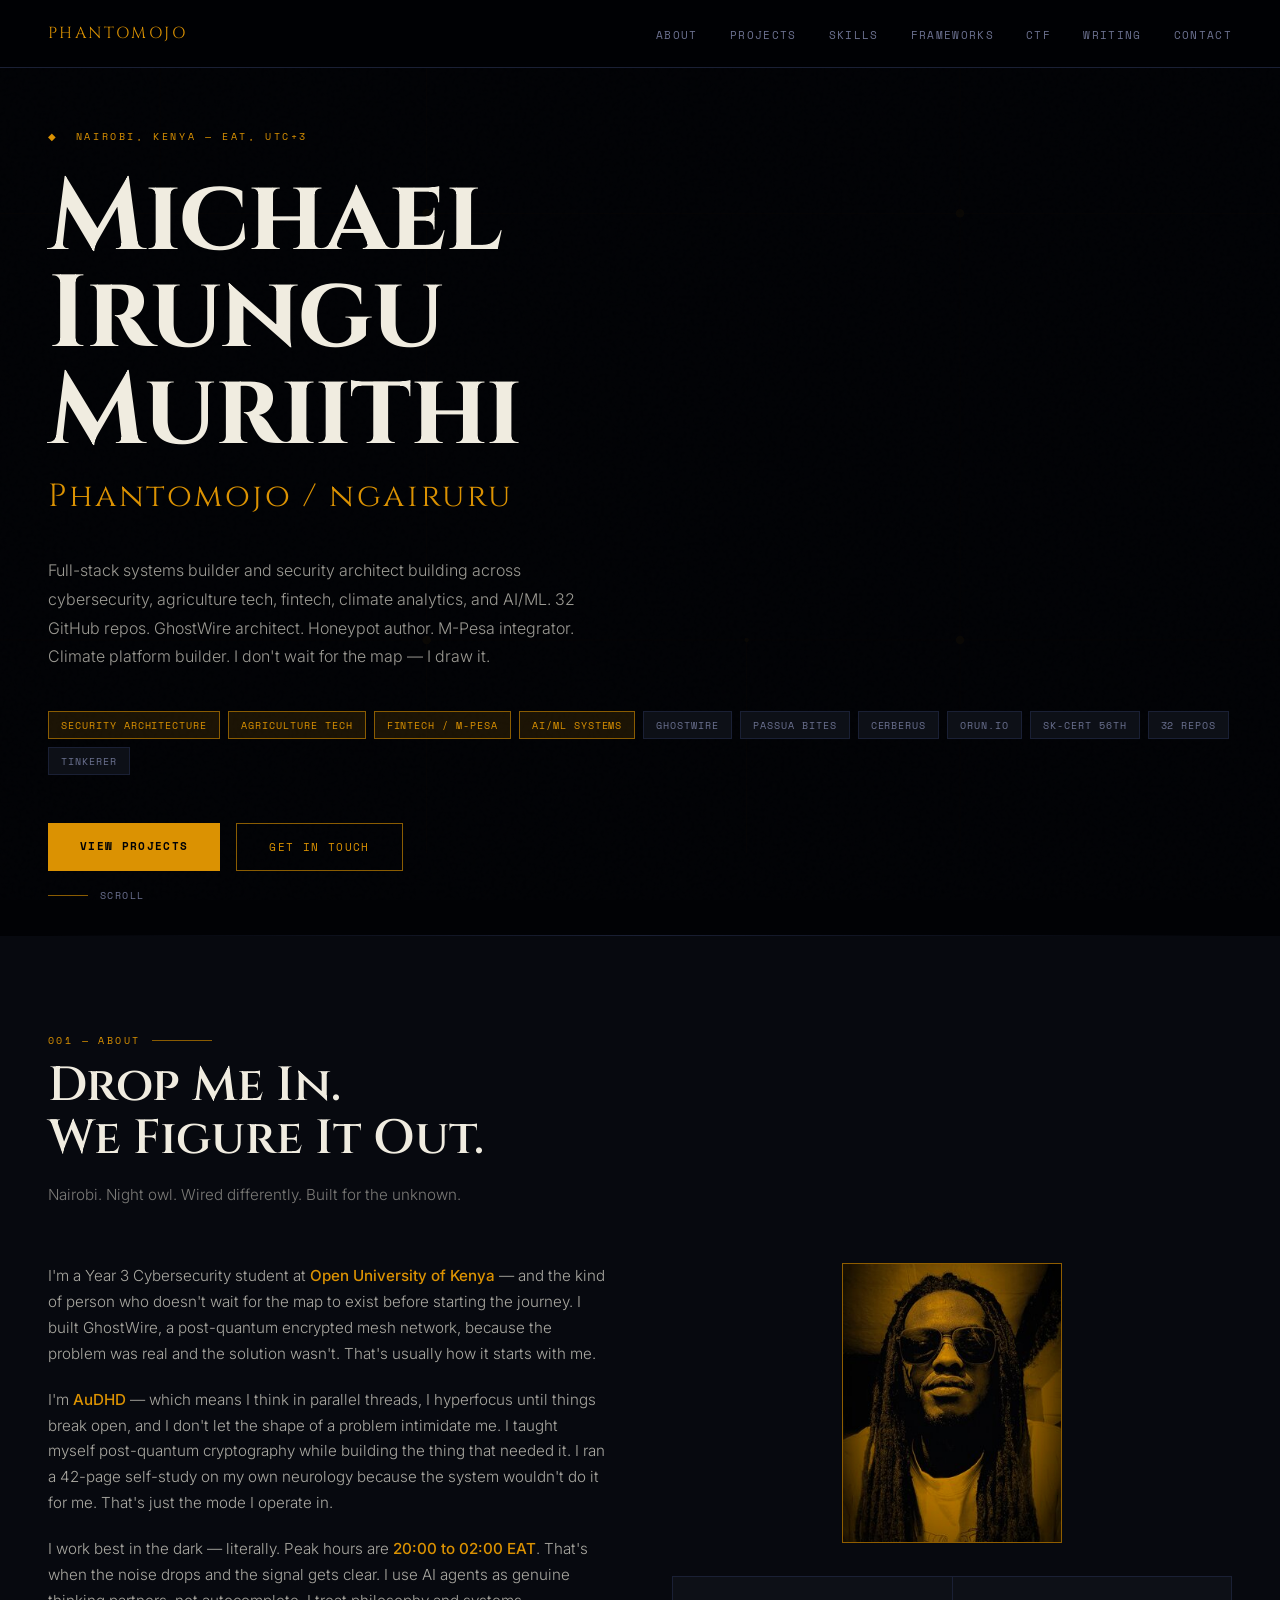
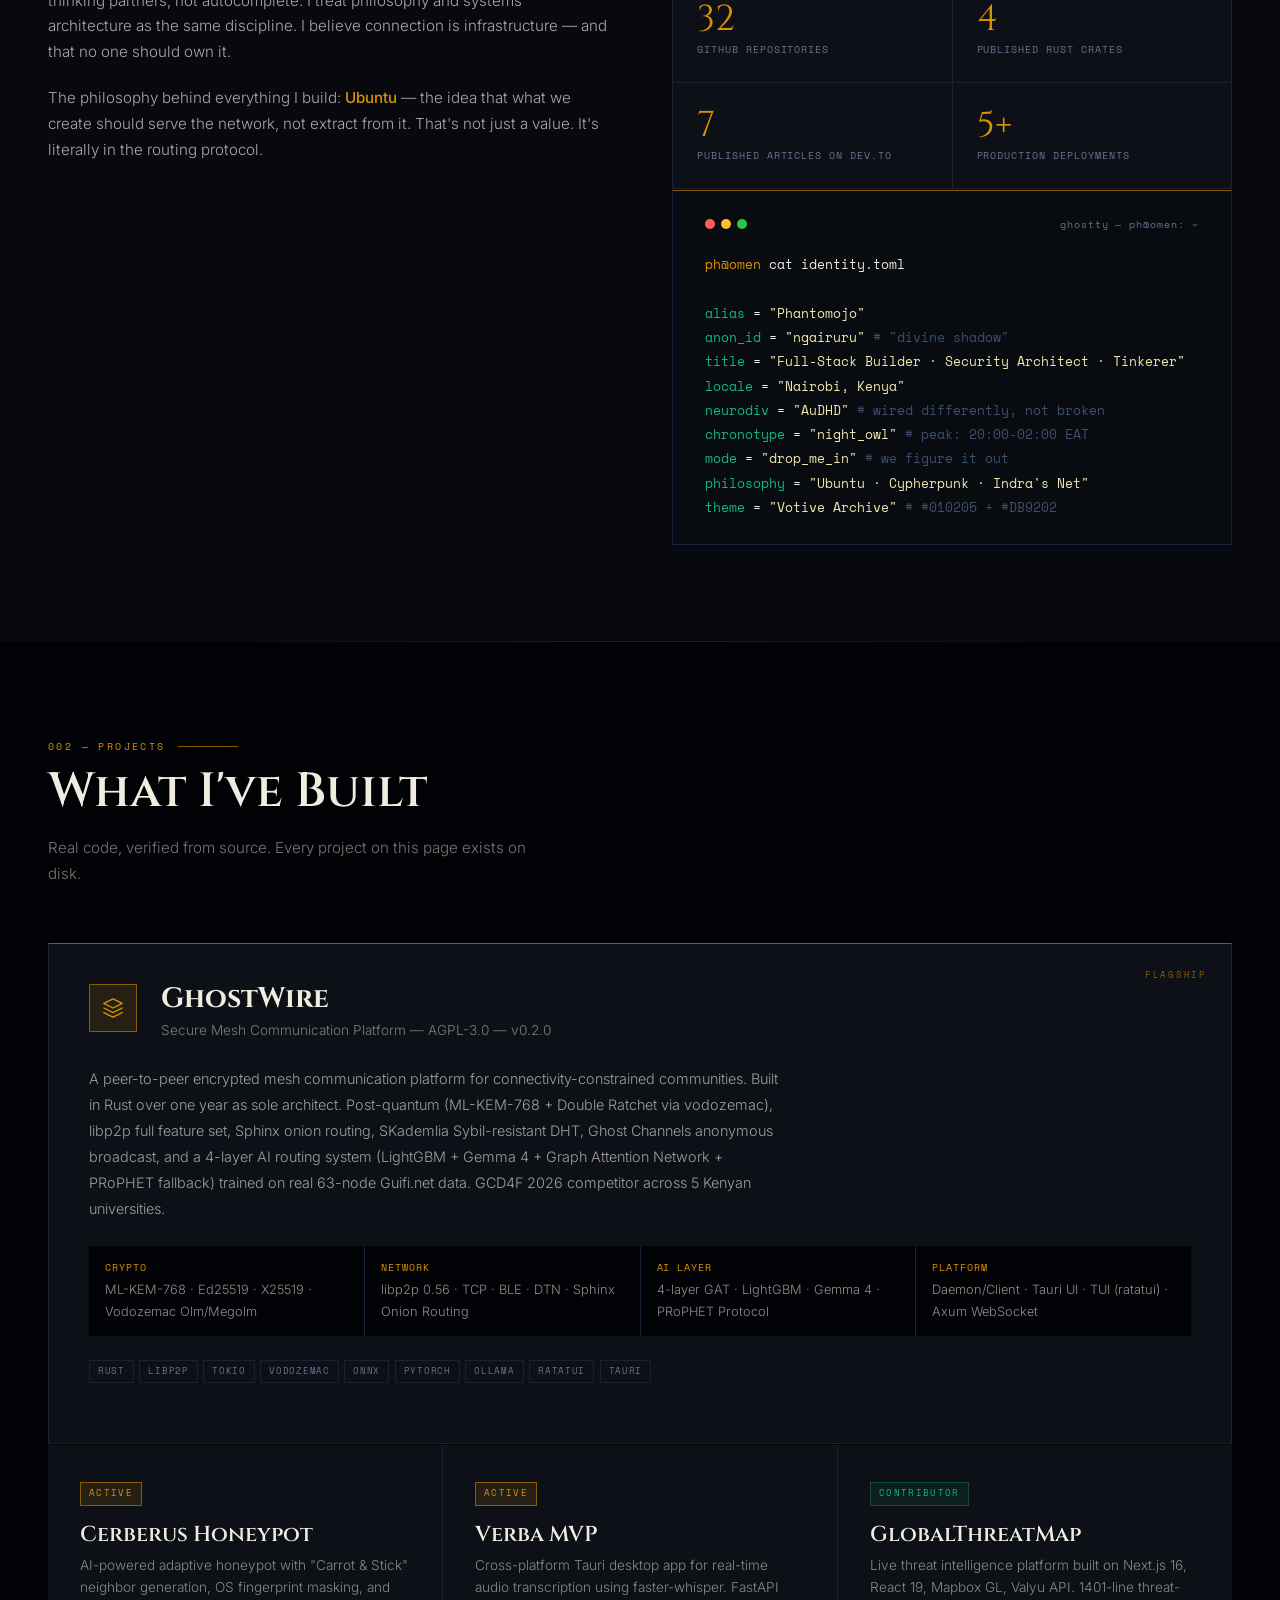
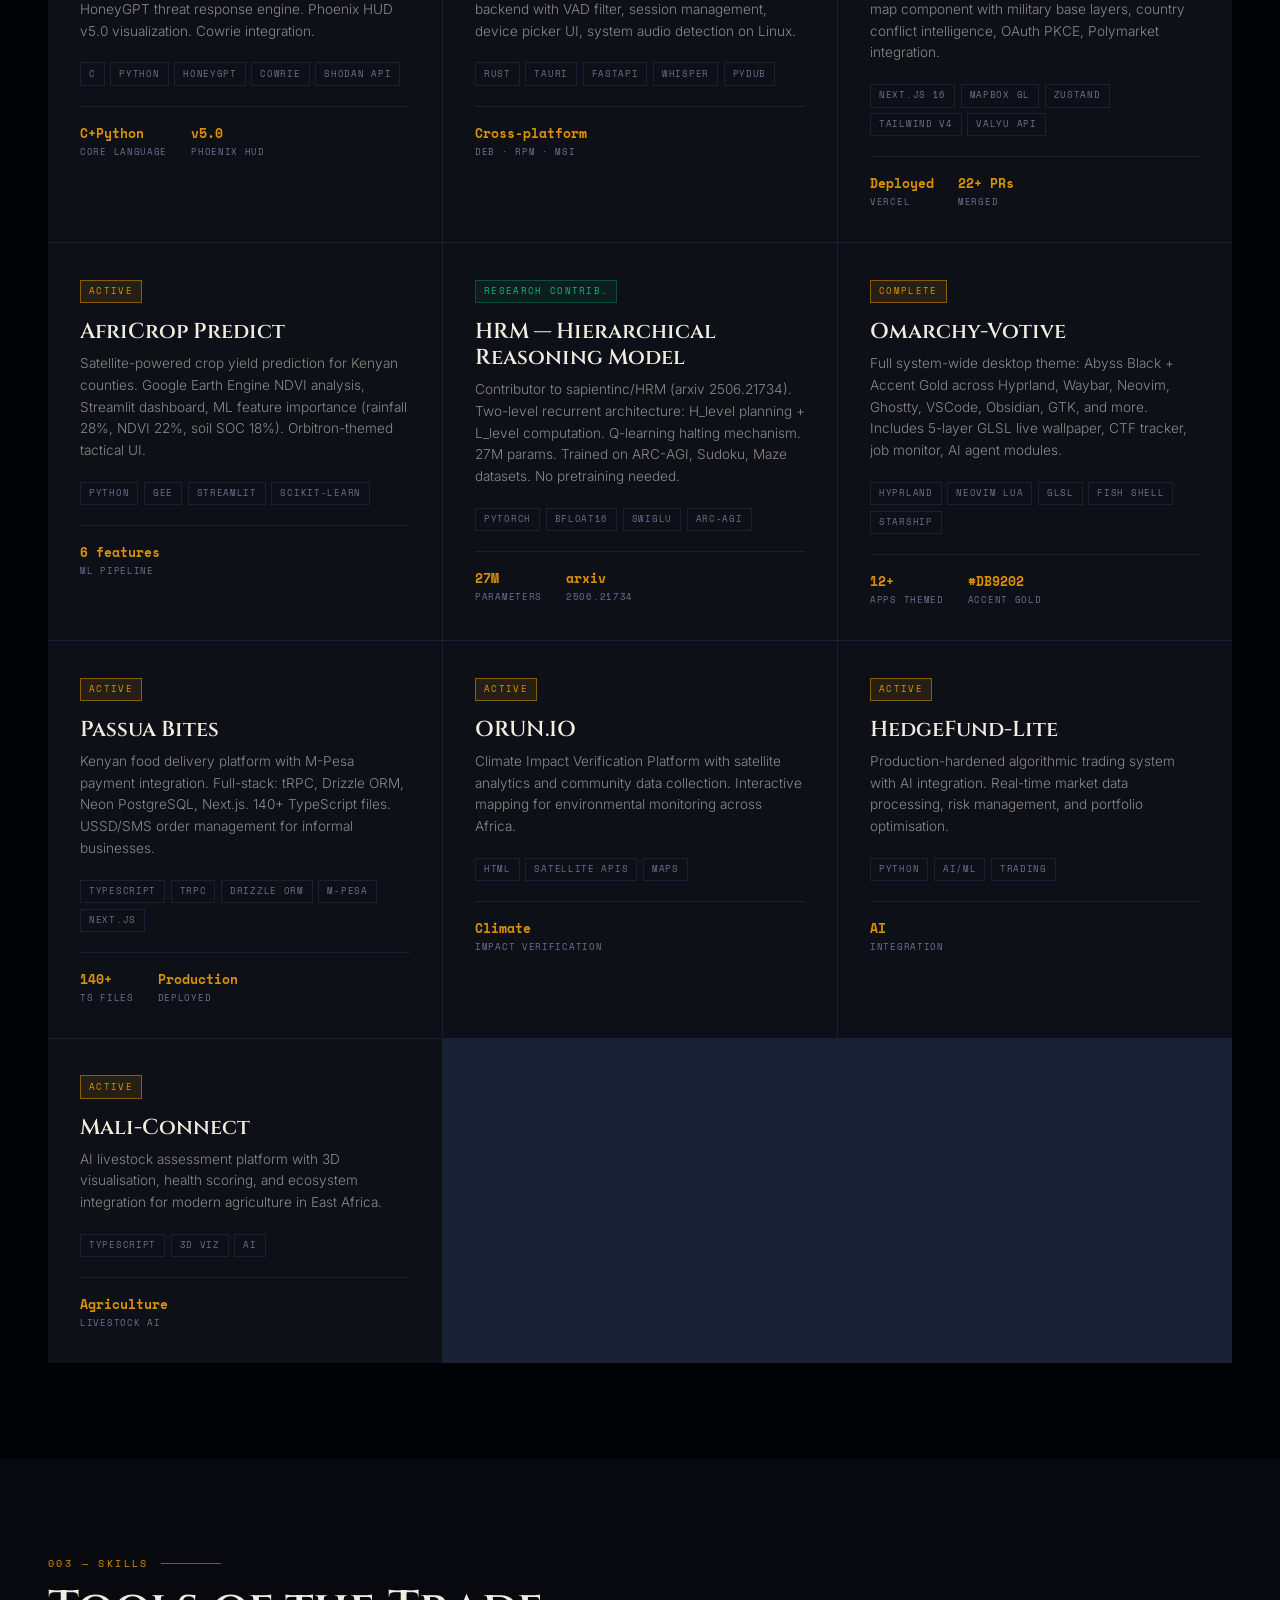
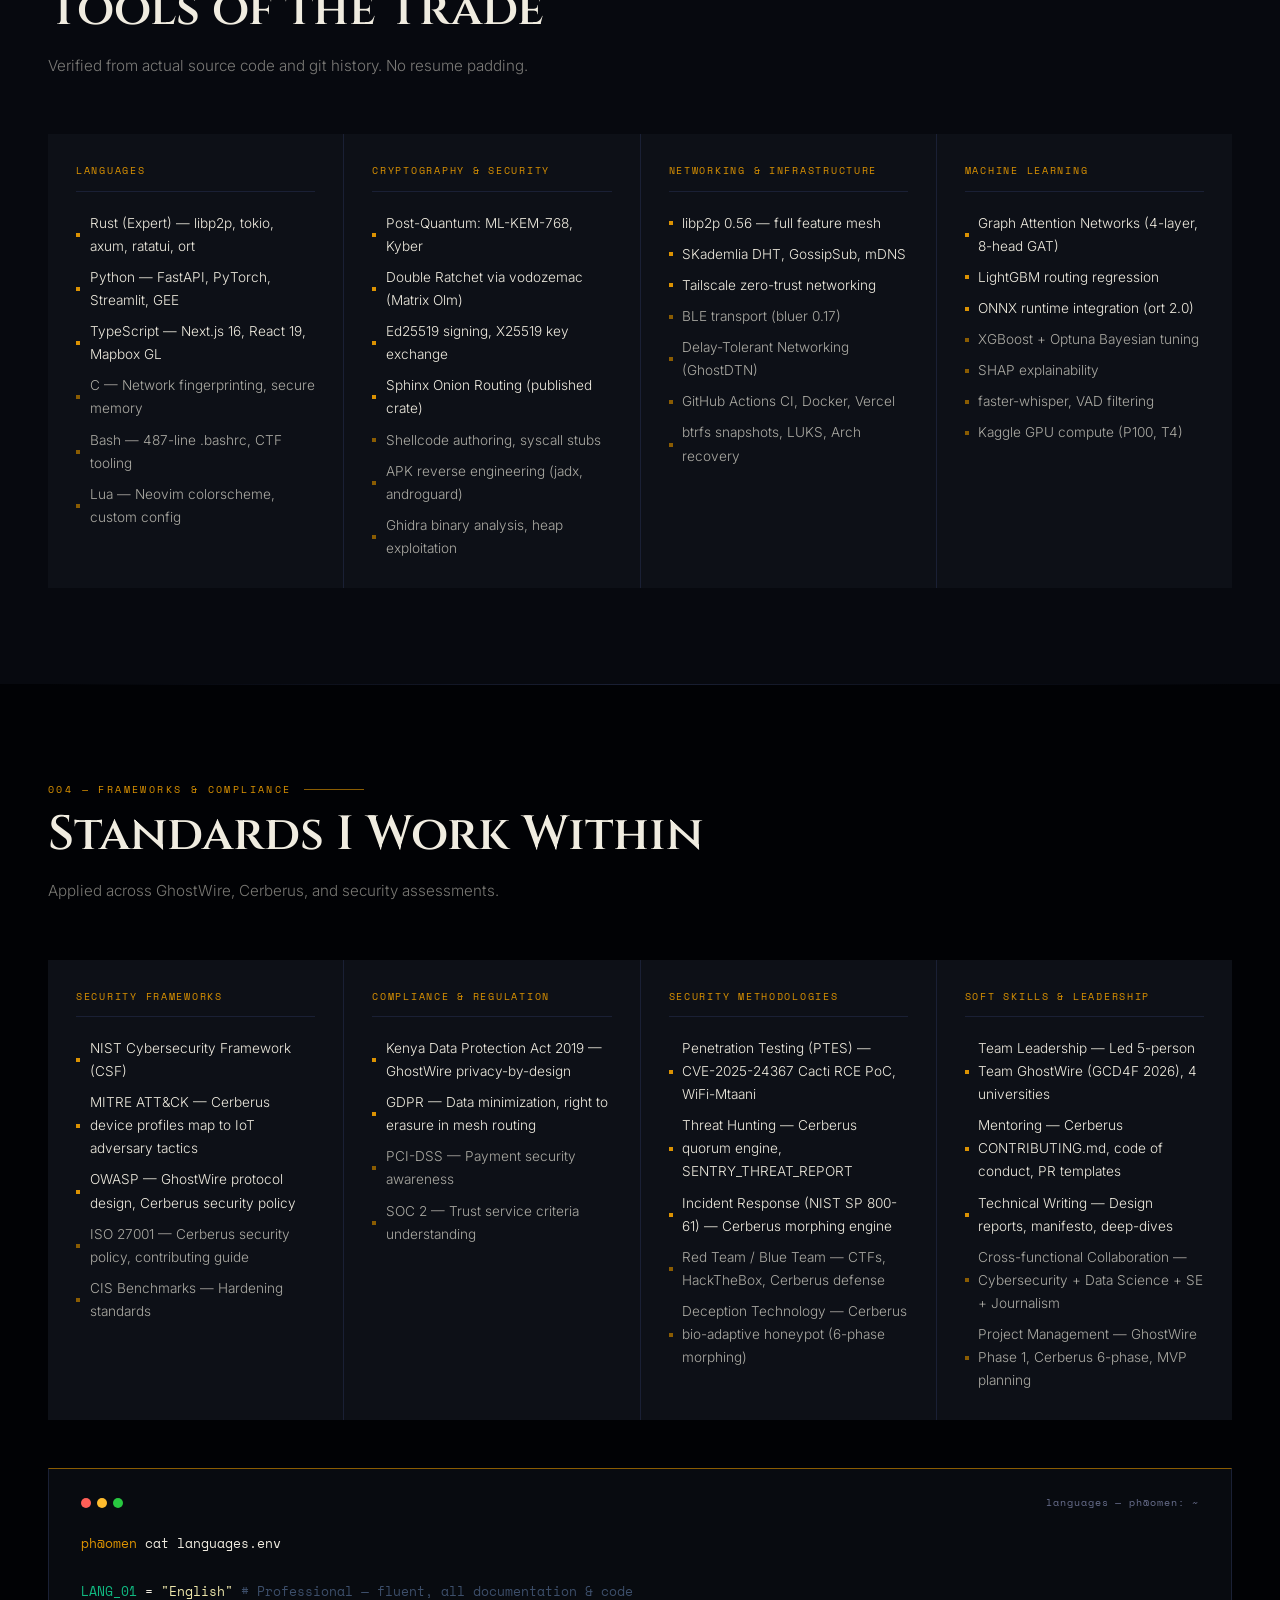
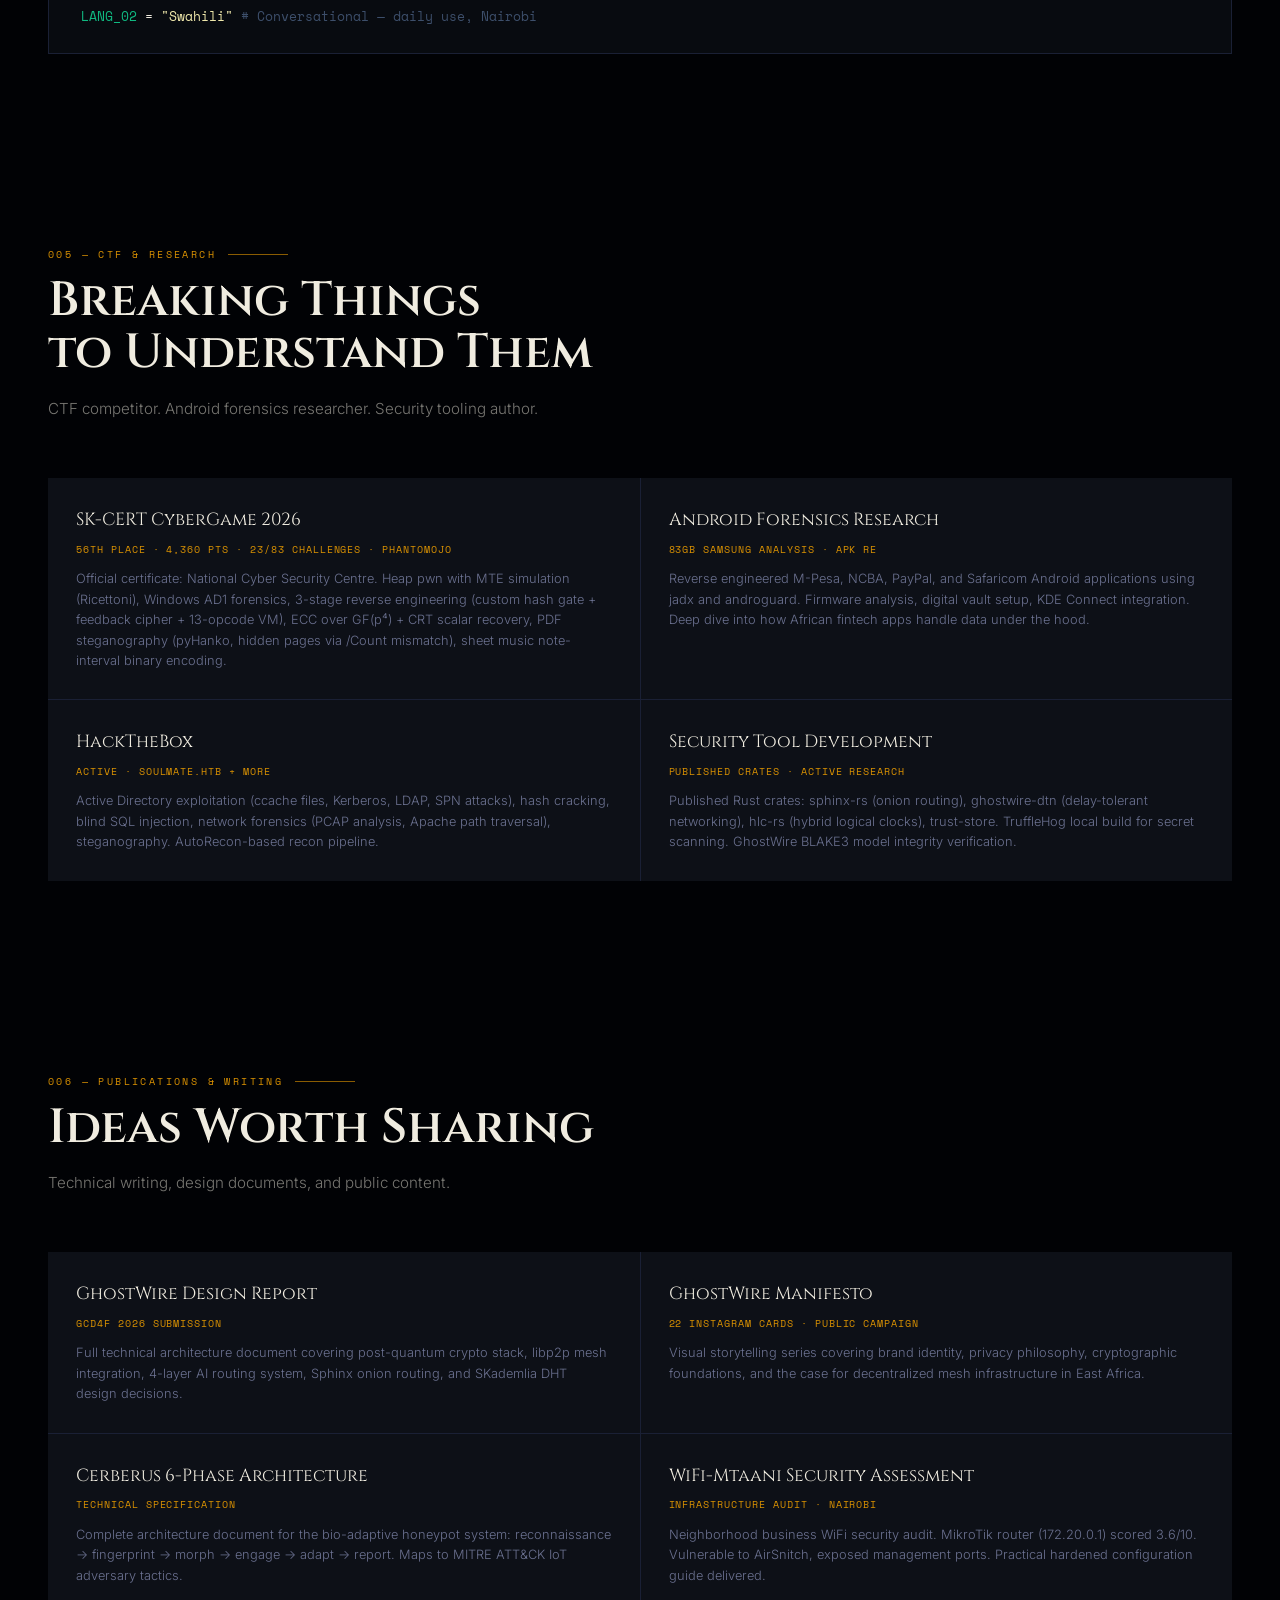
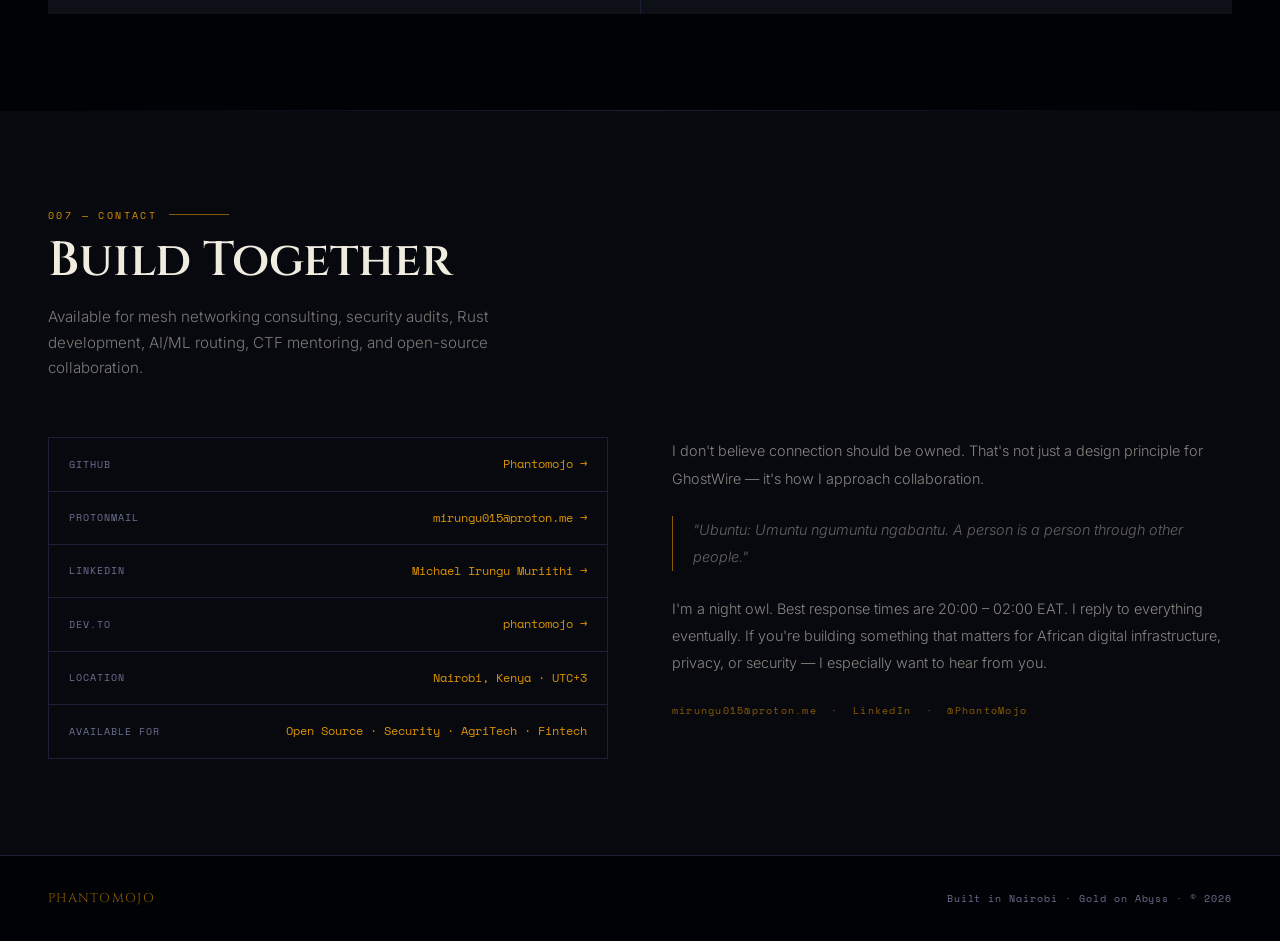
==== commit 3f633d1a: "feat: broaden portfolio scope — add Passua Bites, ORUN.IO, HedgeFund-Lite, Mali-Connect cards, updat" ====
--- a/portfolio/index.html
+++ b/portfolio/index.html
@@ -3,7 +3,7 @@
 <head>
 <meta charset="UTF-8">
 <meta name="viewport" content="width=device-width, initial-scale=1.0">
-<title>PhantoMojo | Security Researcher · Systems Consultant · Tinkerer</title>
+<title>PhantoMojo | Full-Stack Builder · Security Architect · Tinkerer</title>
 <link rel="preconnect" href="https://fonts.googleapis.com">
 <link href="https://fonts.googleapis.com/css2?family=Space+Mono:ital,wght@0,400;0,700;1,400&family=Cinzel:wght@400;600;700&family=Inter:wght@300;400;500&display=swap" rel="stylesheet">
 <style>
@@ -805,21 +805,19 @@
   <h1 class="hero-name">Michael<br>Irungu<br>Muriithi</h1>
   <div class="hero-alias">Phantomojo / ngairuru</div>
   <p class="hero-desc">
-    Security researcher, systems consultant & incorrigible tinkerer building encrypted mesh infrastructure for a world that still can't decide if privacy is a right. 
-    GhostWire architect. Honeypot author. GCD4F 2026 competitor. I don't wait for the map — I draw it.
+    Full-stack systems builder and security architect building across cybersecurity, agriculture tech, fintech, climate analytics, and AI/ML. 32 GitHub repos. GhostWire architect. Honeypot author. M-Pesa integrator. Climate platform builder. I don't wait for the map — I draw it.
   </p>
   <div class="hero-tags">
-    <span class="tag gold">Post-Quantum Cryptography</span>
-    <span class="tag gold">libp2p Mesh Networks</span>
-    <span class="tag gold">Rust Systems</span>
-    <span class="tag gold">Security Research</span>
+    <span class="tag gold">Security Architecture</span>
+    <span class="tag gold">Agriculture Tech</span>
+    <span class="tag gold">Fintech / M-Pesa</span>
+    <span class="tag gold">AI/ML Systems</span>
     <span class="tag">GhostWire</span>
+    <span class="tag">Passua Bites</span>
     <span class="tag">Cerberus</span>
-    <span class="tag">Open Univ. Kenya</span>
-    <span class="tag">GCD4F 2026</span>
+    <span class="tag">ORUN.IO</span>
     <span class="tag">SK-CERT 56th</span>
-    <span class="tag">AuDHD</span>
-    <span class="tag">Kikuyu · Maasai</span>
+    <span class="tag">32 Repos</span>
     <span class="tag">Tinkerer</span>
   </div>
   <div class="hero-cta">
@@ -871,8 +869,8 @@
       </div>
       <div class="about-stats">
         <div class="stat-cell">
-          <div class="stat-num">1 yr</div>
-          <div class="stat-label">Building GhostWire solo</div>
+          <div class="stat-num">32</div>
+          <div class="stat-label">GitHub repositories</div>
         </div>
         <div class="stat-cell">
           <div class="stat-num">4</div>
@@ -880,11 +878,11 @@
         </div>
         <div class="stat-cell">
           <div class="stat-num">7</div>
-          <div class="stat-label">GCD4F team members, 5 universities</div>
+          <div class="stat-label">Published articles on dev.to</div>
         </div>
         <div class="stat-cell">
-          <div class="stat-num">30+</div>
-          <div class="stat-label">GhostWire commits & counting</div>
+          <div class="stat-num">5+</div>
+          <div class="stat-label">Production deployments</div>
         </div>
       </div>
 
@@ -899,7 +897,7 @@
         <div class="t-out"><br></div>
         <div><span class="t-key">alias</span>      = <span class="t-val">"Phantomojo"</span></div>
         <div><span class="t-key">anon_id</span>    = <span class="t-val">"ngairuru"</span>  <span class="t-comment"># "divine shadow"</span></div>
-        <div><span class="t-key">title</span>      = <span class="t-val">"Security Researcher · Systems Consultant · Tinkerer"</span></div>
+        <div><span class="t-key">title</span>      = <span class="t-val">"Full-Stack Builder · Security Architect · Tinkerer"</span></div>
         <div><span class="t-key">locale</span>     = <span class="t-val">"Nairobi, Kenya"</span></div>
         <div><span class="t-key">neurodiv</span>   = <span class="t-val">"AuDHD"</span>  <span class="t-comment"># wired differently, not broken</span></div>
         <div><span class="t-key">chronotype</span> = <span class="t-val">"night_owl"</span>  <span class="t-comment"># peak: 20:00-02:00 EAT</span></div>
@@ -1098,6 +1096,80 @@
         <div class="metric">
           <span class="metric-val">#DB9202</span>
           <span class="metric-key">Accent Gold</span>
+        </div>
+      </div>
+    </div>
+
+    <div class="project-card">
+      <div class="project-status">Active</div>
+      <div class="project-name">Passua Bites</div>
+      <p class="project-tagline">Kenyan food delivery platform with M-Pesa payment integration. Full-stack: tRPC, Drizzle ORM, Neon PostgreSQL, Next.js. 140+ TypeScript files. USSD/SMS order management for informal businesses.</p>
+      <div class="project-tech">
+        <span class="tech-pill">TypeScript</span>
+        <span class="tech-pill">tRPC</span>
+        <span class="tech-pill">Drizzle ORM</span>
+        <span class="tech-pill">M-Pesa</span>
+        <span class="tech-pill">Next.js</span>
+      </div>
+      <div class="project-metrics">
+        <div class="metric">
+          <span class="metric-val">140+</span>
+          <span class="metric-key">TS Files</span>
+        </div>
+        <div class="metric">
+          <span class="metric-val">Production</span>
+          <span class="metric-key">Deployed</span>
+        </div>
+      </div>
+    </div>
+
+    <div class="project-card">
+      <div class="project-status">Active</div>
+      <div class="project-name">ORUN.IO</div>
+      <p class="project-tagline">Climate Impact Verification Platform with satellite analytics and community data collection. Interactive mapping for environmental monitoring across Africa.</p>
+      <div class="project-tech">
+        <span class="tech-pill">HTML</span>
+        <span class="tech-pill">Satellite APIs</span>
+        <span class="tech-pill">Maps</span>
+      </div>
+      <div class="project-metrics">
+        <div class="metric">
+          <span class="metric-val">Climate</span>
+          <span class="metric-key">Impact Verification</span>
+        </div>
+      </div>
+    </div>
+
+    <div class="project-card">
+      <div class="project-status">Active</div>
+      <div class="project-name">HedgeFund-Lite</div>
+      <p class="project-tagline">Production-hardened algorithmic trading system with AI integration. Real-time market data processing, risk management, and portfolio optimisation.</p>
+      <div class="project-tech">
+        <span class="tech-pill">Python</span>
+        <span class="tech-pill">AI/ML</span>
+        <span class="tech-pill">Trading</span>
+      </div>
+      <div class="project-metrics">
+        <div class="metric">
+          <span class="metric-val">AI</span>
+          <span class="metric-key">Integration</span>
+        </div>
+      </div>
+    </div>
+
+    <div class="project-card">
+      <div class="project-status">Active</div>
+      <div class="project-name">Mali-Connect</div>
+      <p class="project-tagline">AI livestock assessment platform with 3D visualisation, health scoring, and ecosystem integration for modern agriculture in East Africa.</p>
+      <div class="project-tech">
+        <span class="tech-pill">TypeScript</span>
+        <span class="tech-pill">3D Viz</span>
+        <span class="tech-pill">AI</span>
+      </div>
+      <div class="project-metrics">
+        <div class="metric">
+          <span class="metric-val">Agriculture</span>
+          <span class="metric-key">Livestock AI</span>
         </div>
       </div>
     </div>
@@ -1336,7 +1408,7 @@
       </div>
       <div class="contact-link" style="cursor: default;">
         <span class="link-platform">Available For</span>
-        <span class="link-handle">Open Source · Consulting · CTF</span>
+        <span class="link-handle">Open Source · Security · AgriTech · Fintech</span>
       </div>
     </div>
 
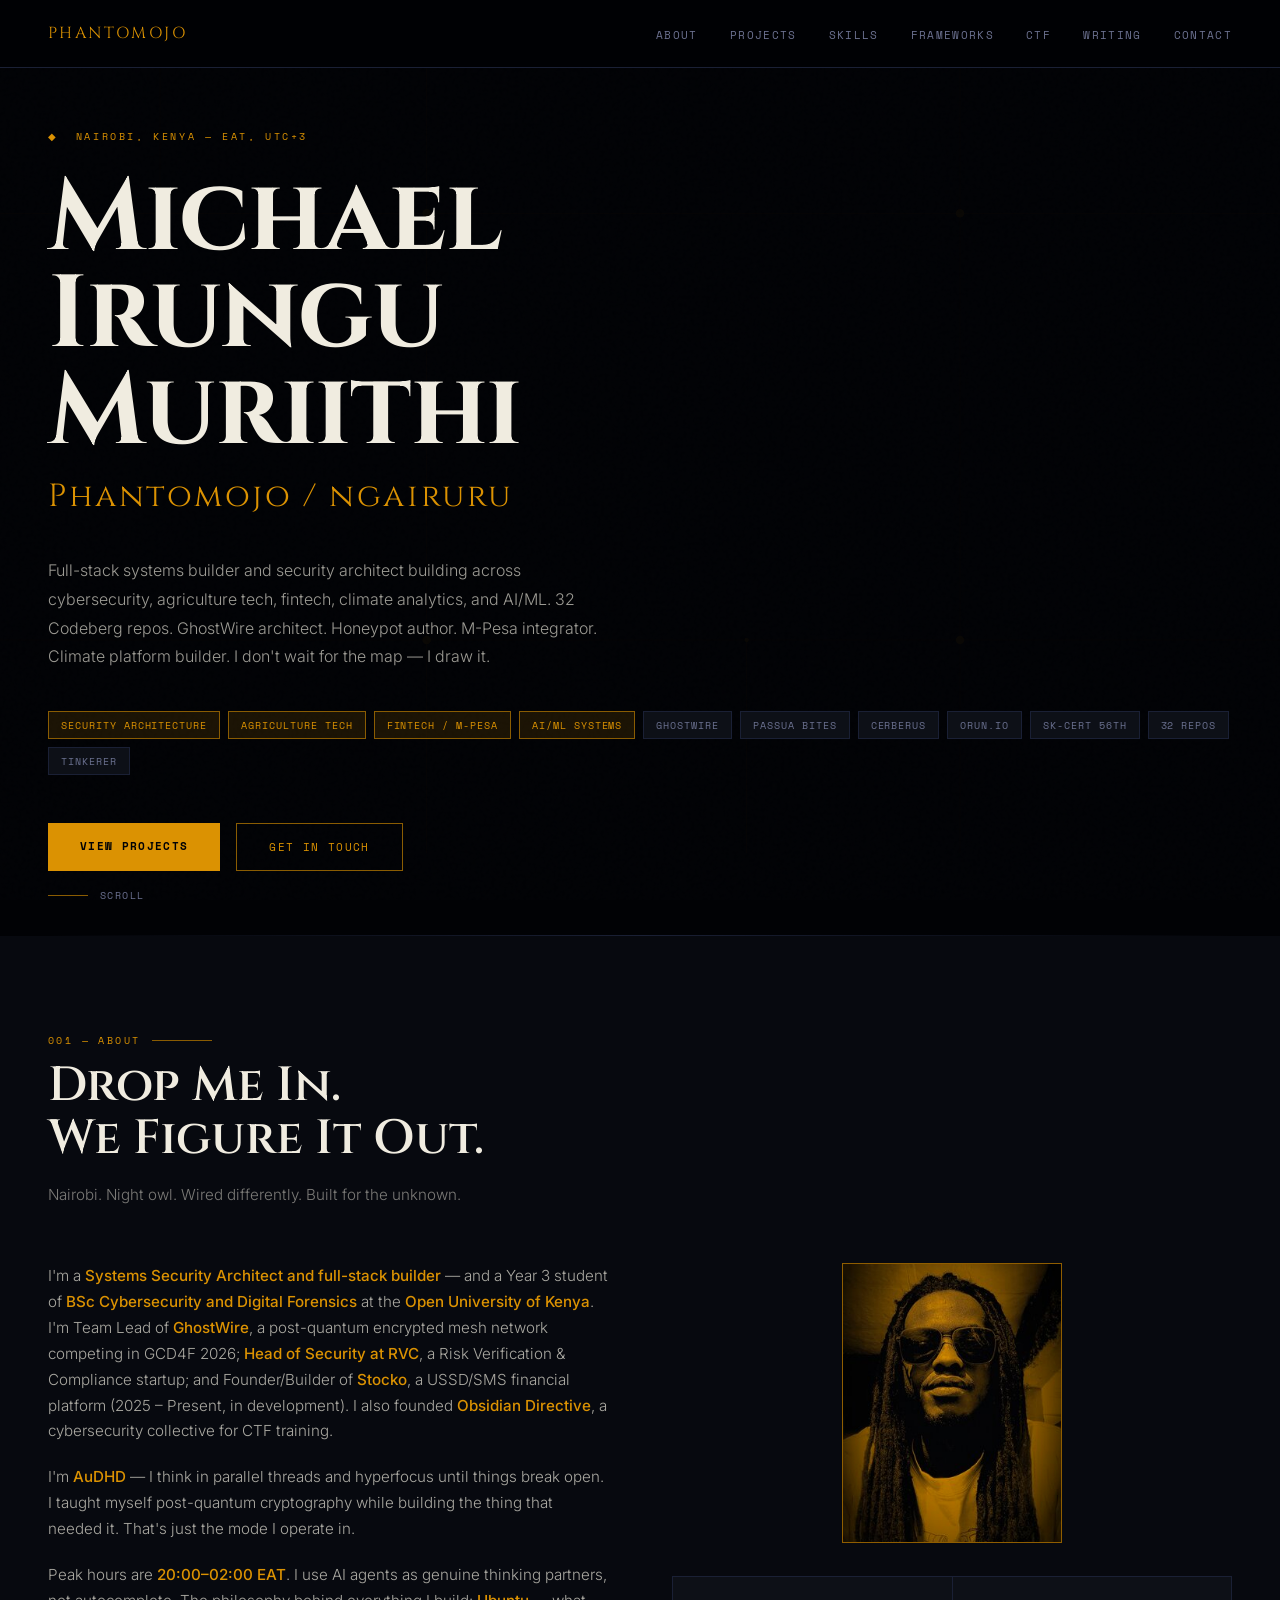
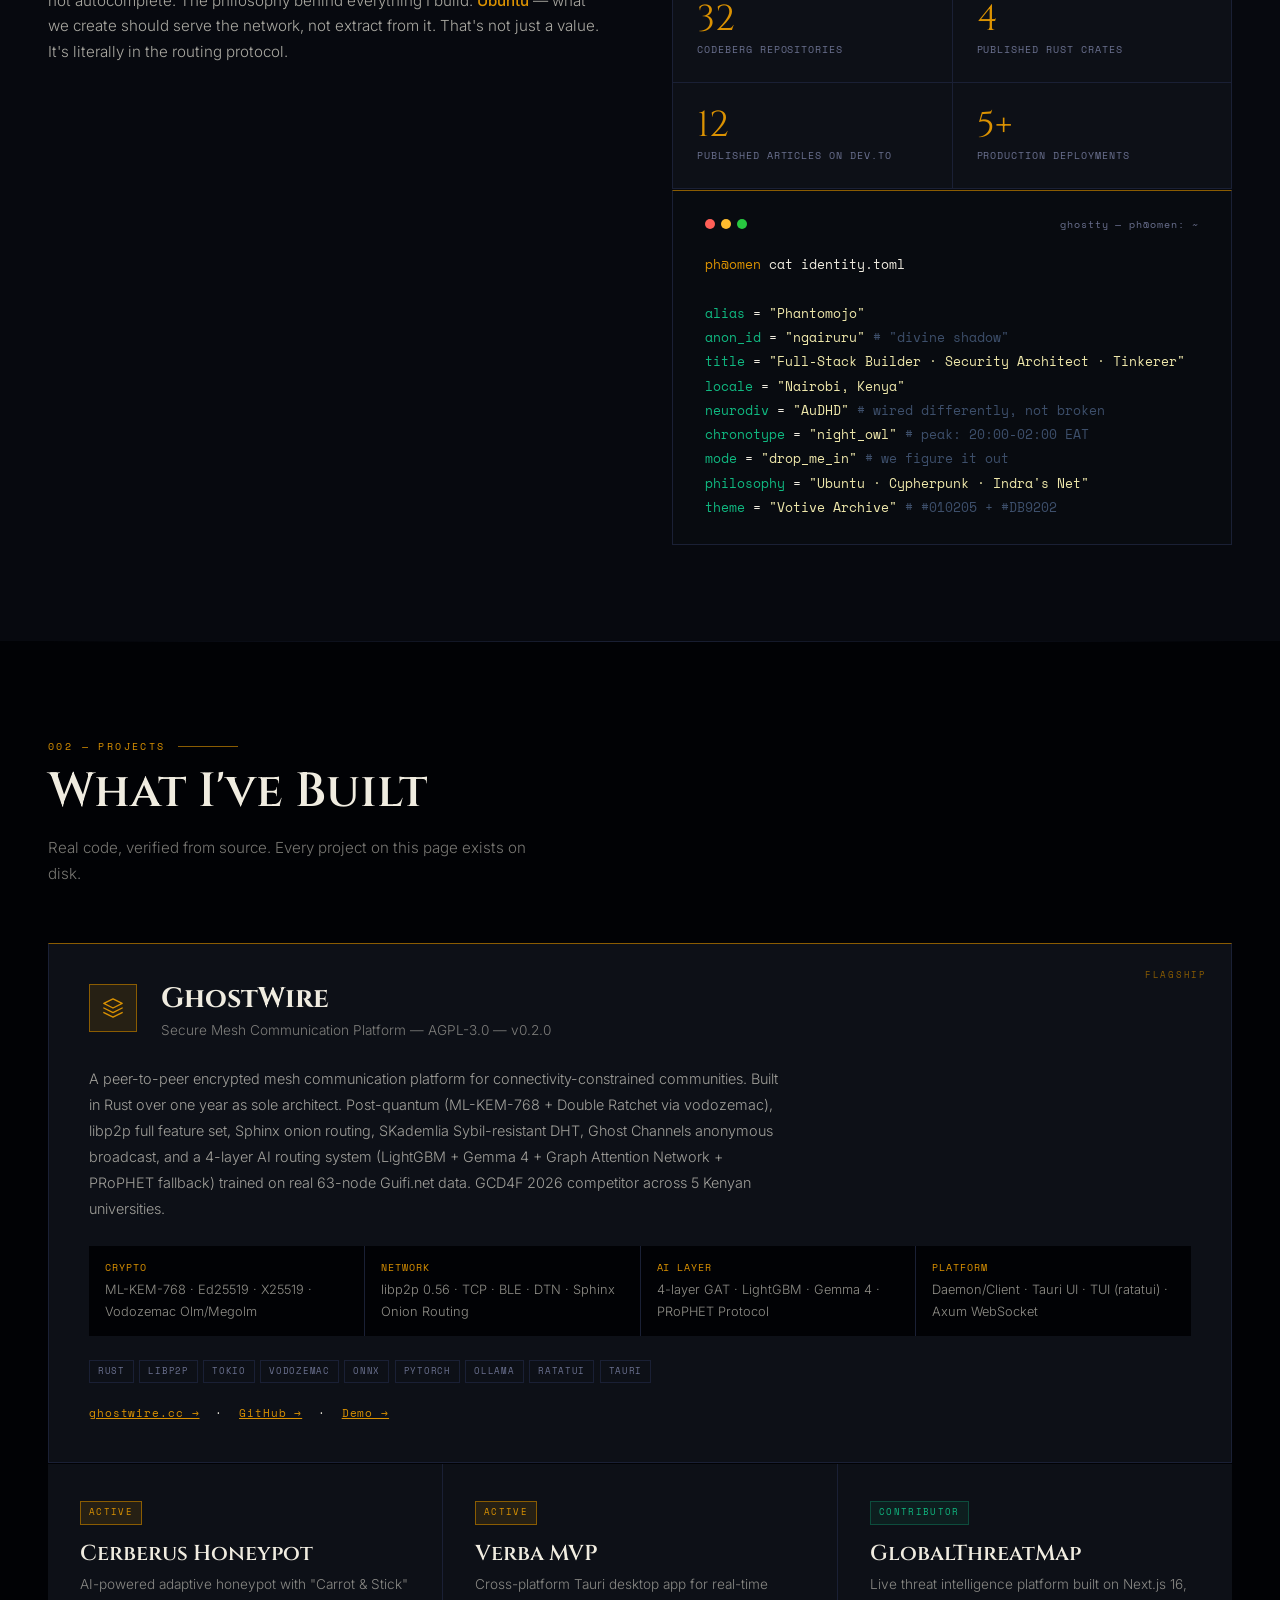
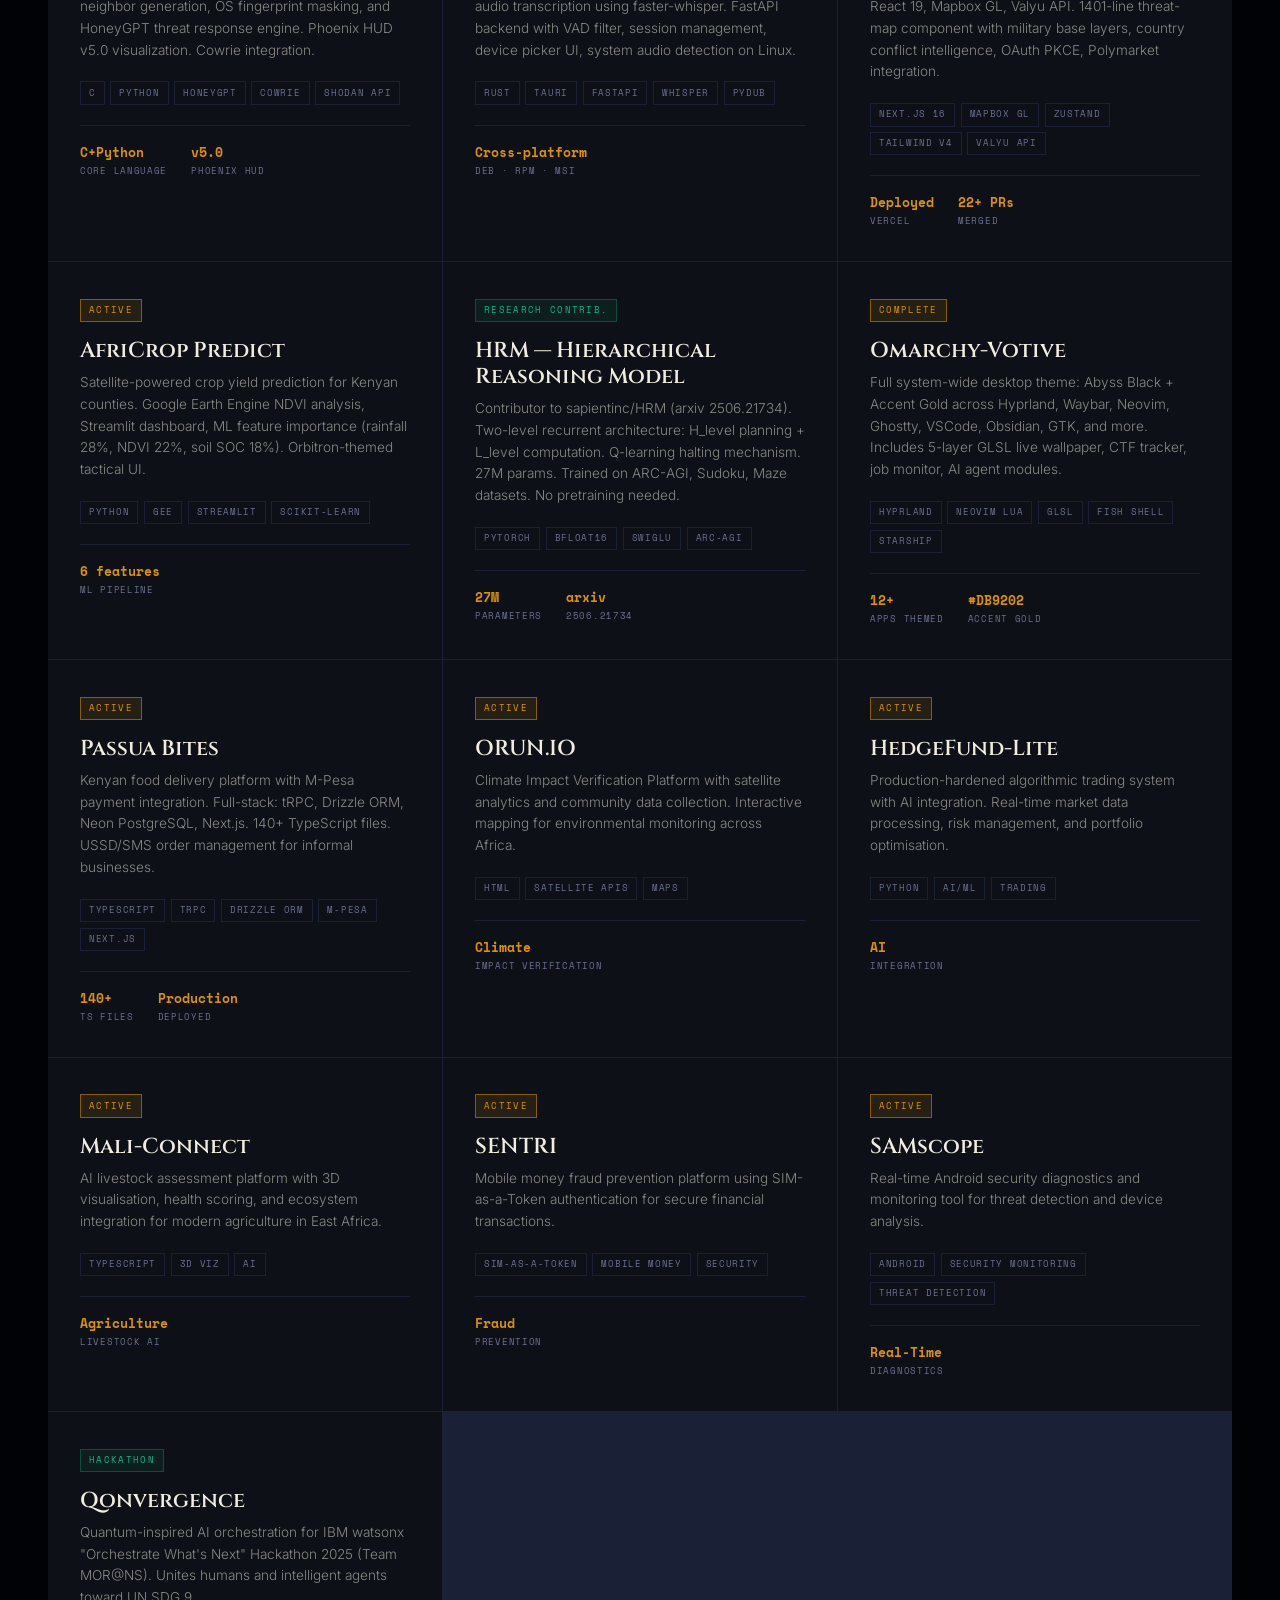
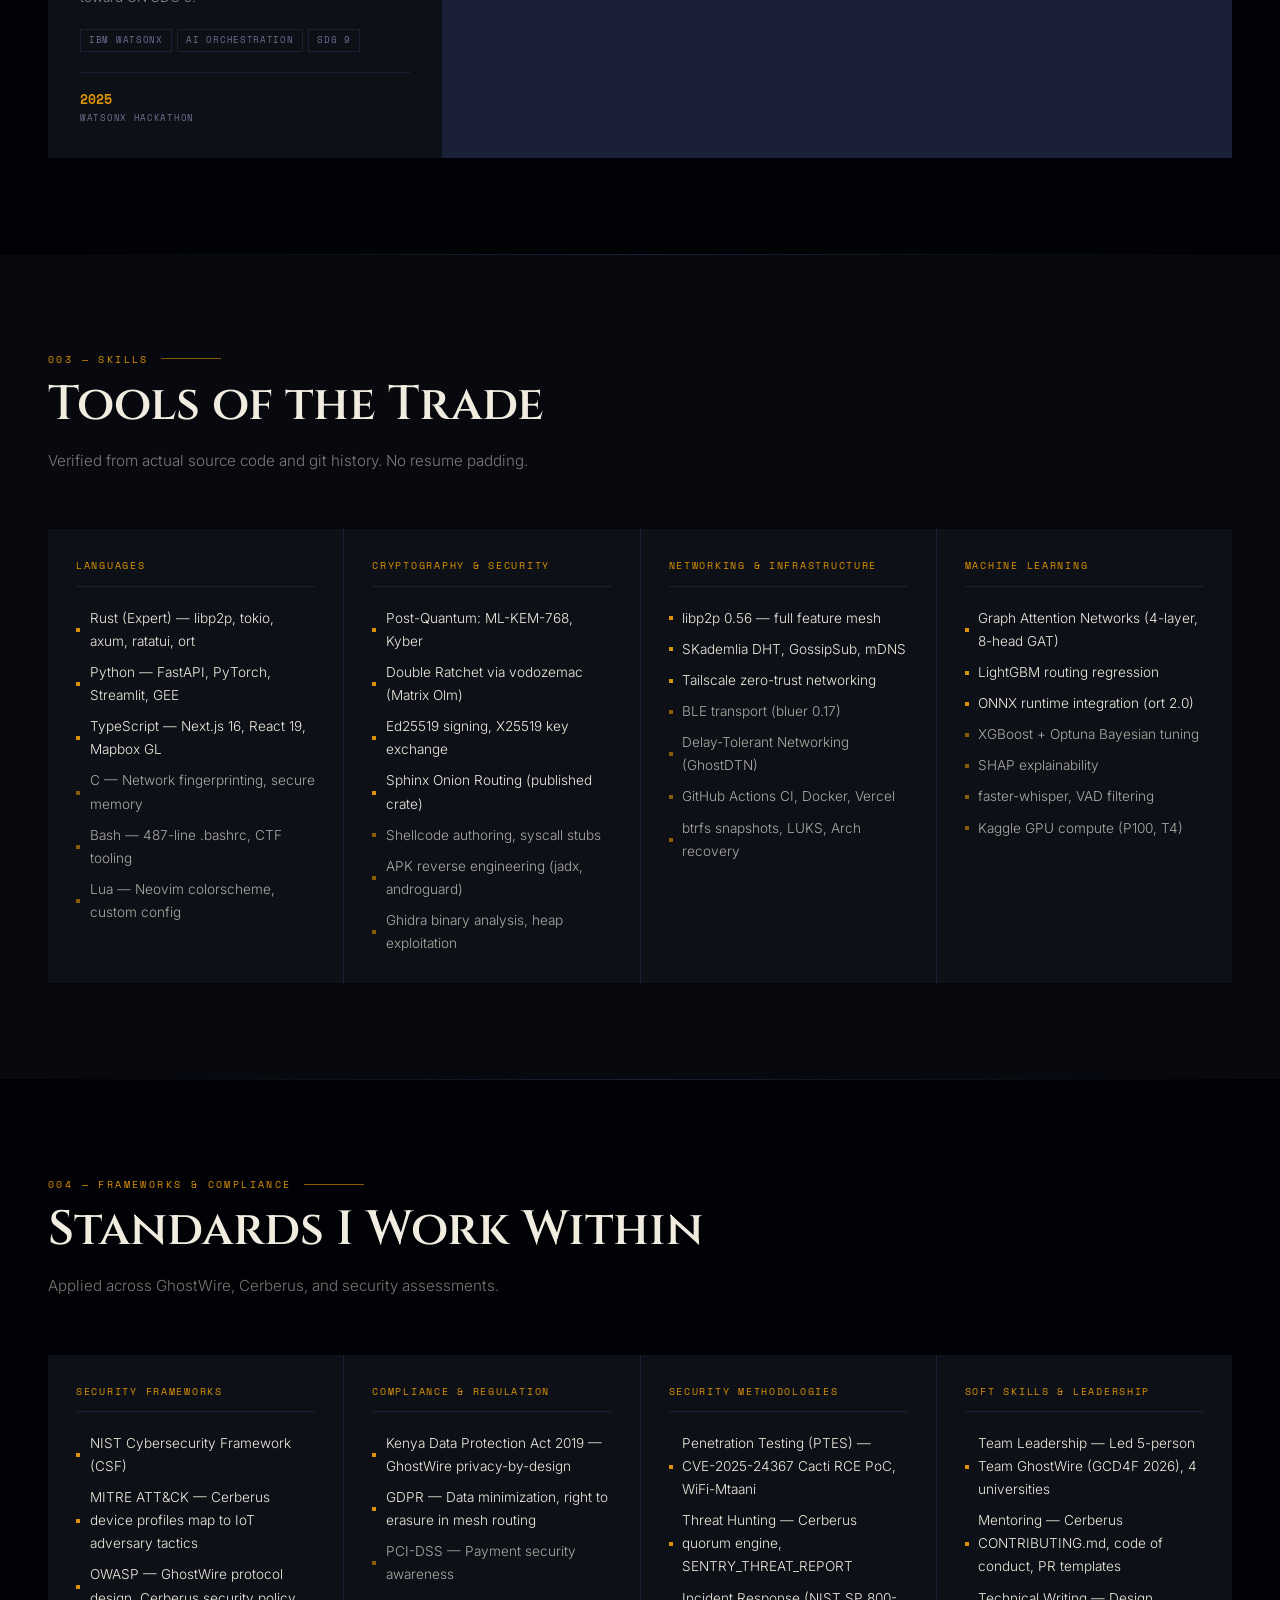
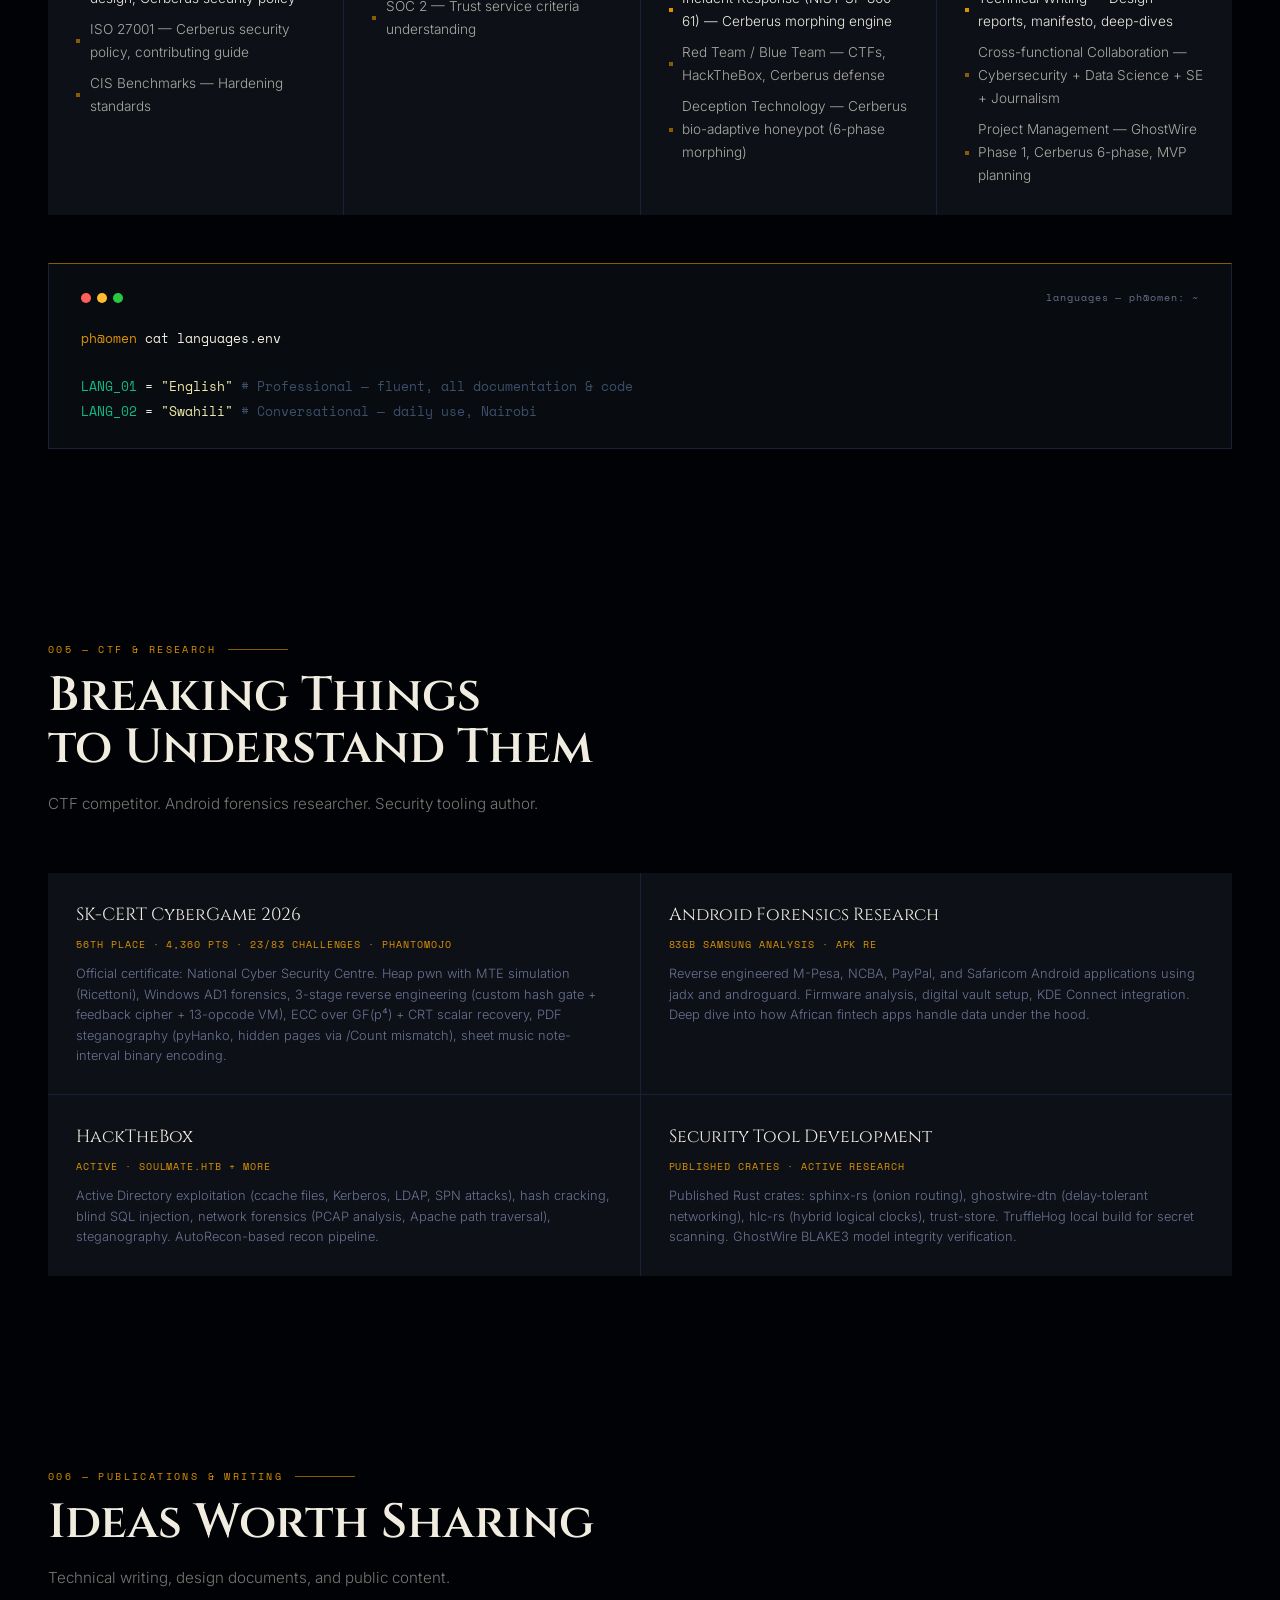
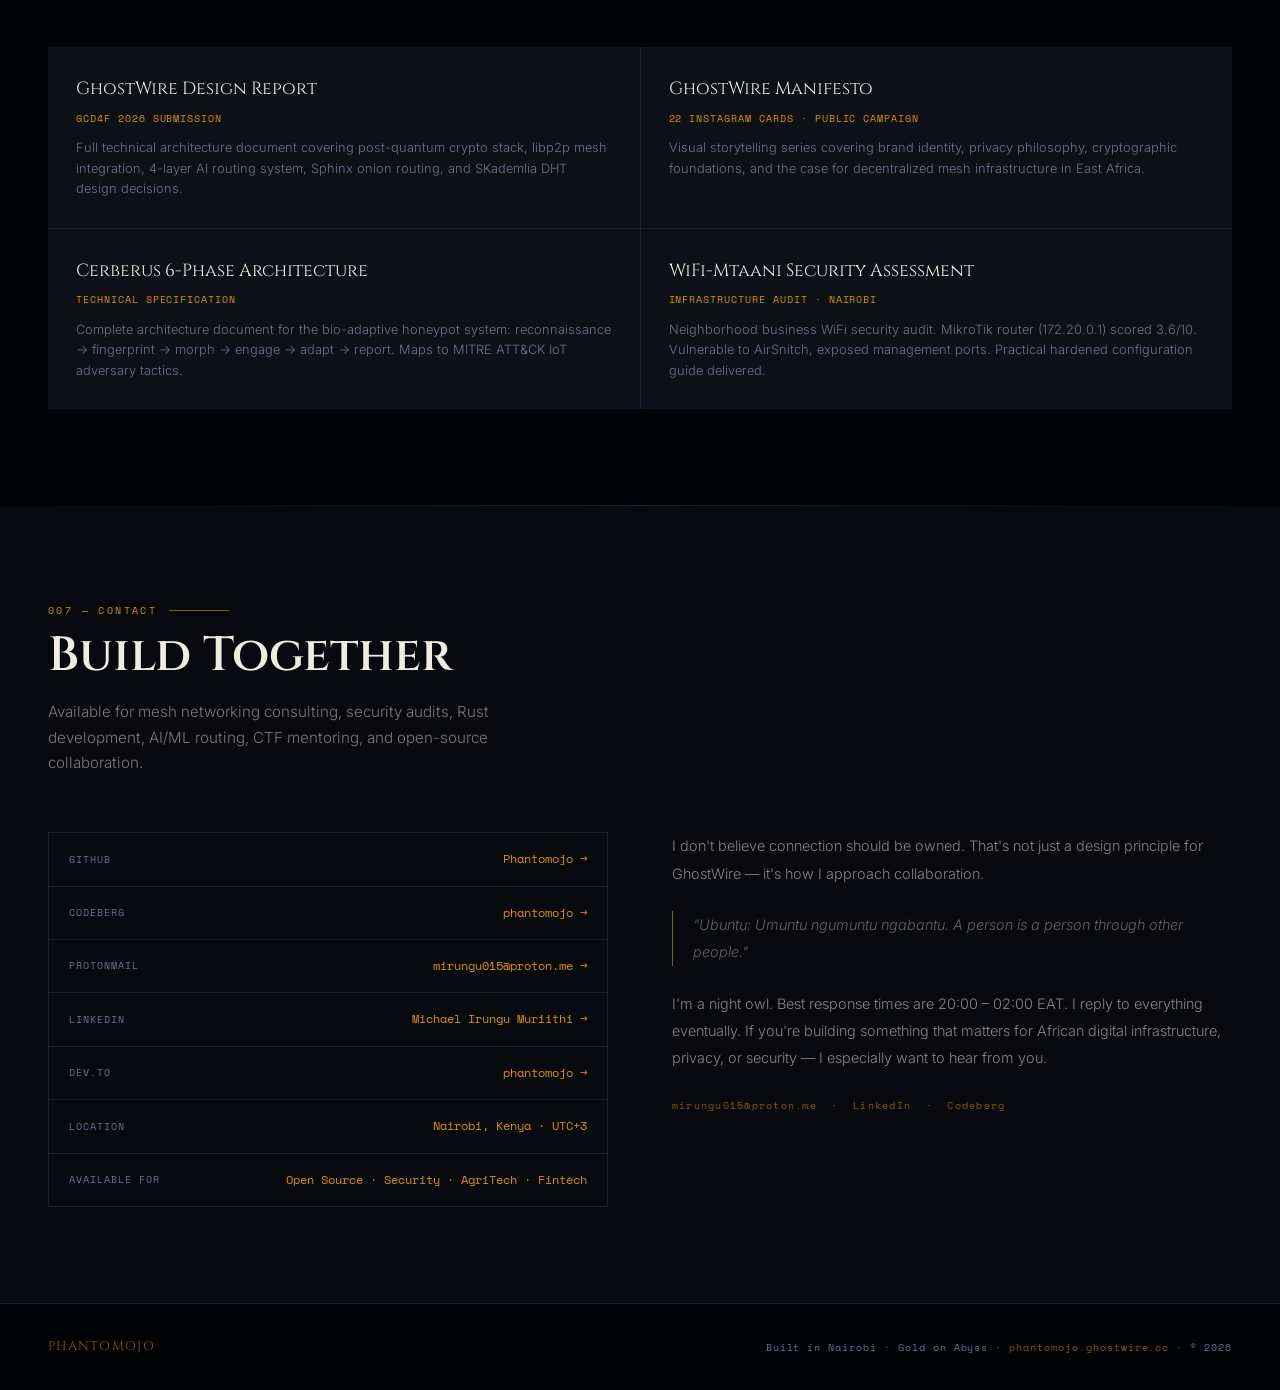
==== commit 74a246dd: "feat: sync portfolio with corrected CV" ====
--- a/portfolio/index.html
+++ b/portfolio/index.html
@@ -360,6 +360,8 @@
     cursor: default;
   }
 
+  a.project-card { cursor: pointer; }
+
   .project-card::before {
     content: '';
     position: absolute;
@@ -805,7 +807,7 @@
   <h1 class="hero-name">Michael<br>Irungu<br>Muriithi</h1>
   <div class="hero-alias">Phantomojo / ngairuru</div>
   <p class="hero-desc">
-    Full-stack systems builder and security architect building across cybersecurity, agriculture tech, fintech, climate analytics, and AI/ML. 32 GitHub repos. GhostWire architect. Honeypot author. M-Pesa integrator. Climate platform builder. I don't wait for the map — I draw it.
+    Full-stack systems builder and security architect building across cybersecurity, agriculture tech, fintech, climate analytics, and AI/ML. 32 Codeberg repos. GhostWire architect. Honeypot author. M-Pesa integrator. Climate platform builder. I don't wait for the map — I draw it.
   </p>
   <div class="hero-tags">
     <span class="tag gold">Security Architecture</span>
@@ -842,16 +844,13 @@
   <div class="about-grid">
     <div class="about-text">
       <p>
-        I'm a Year 3 Cybersecurity student at <strong>Open University of Kenya</strong> — and the kind of person who doesn't wait for the map to exist before starting the journey. I built GhostWire, a post-quantum encrypted mesh network, because the problem was real and the solution wasn't. That's usually how it starts with me.
+        I'm a <strong>Systems Security Architect and full-stack builder</strong> — and a Year 3 student of <strong>BSc Cybersecurity and Digital Forensics</strong> at the <strong>Open University of Kenya</strong>. I'm Team Lead of <strong>GhostWire</strong>, a post-quantum encrypted mesh network competing in GCD4F 2026; <strong>Head of Security at RVC</strong>, a Risk Verification &amp; Compliance startup; and Founder/Builder of <strong>Stocko</strong>, a USSD/SMS financial platform (2025 – Present, in development). I also founded <strong>Obsidian Directive</strong>, a cybersecurity collective for CTF training.
       </p>
       <p>
-        I'm <strong>AuDHD</strong> — which means I think in parallel threads, I hyperfocus until things break open, and I don't let the shape of a problem intimidate me. I taught myself post-quantum cryptography while building the thing that needed it. I ran a 42-page self-study on my own neurology because the system wouldn't do it for me. That's just the mode I operate in.
+        I'm <strong>AuDHD</strong> — I think in parallel threads and hyperfocus until things break open. I taught myself post-quantum cryptography while building the thing that needed it. That's just the mode I operate in.
       </p>
       <p>
-        I work best in the dark — literally. Peak hours are <strong>20:00 to 02:00 EAT</strong>. That's when the noise drops and the signal gets clear. I use AI agents as genuine thinking partners, not autocomplete. I treat philosophy and systems architecture as the same discipline. I believe connection is infrastructure — and that no one should own it.
-      </p>
-      <p>
-        The philosophy behind everything I build: <strong>Ubuntu</strong> — the idea that what we create should serve the network, not extract from it. That's not just a value. It's literally in the routing protocol.
+        Peak hours are <strong>20:00–02:00 EAT</strong>. I use AI agents as genuine thinking partners, not autocomplete. The philosophy behind everything I build: <strong>Ubuntu</strong> — what we create should serve the network, not extract from it. That's not just a value. It's literally in the routing protocol.
       </p>
     </div>
 
@@ -870,14 +869,14 @@
       <div class="about-stats">
         <div class="stat-cell">
           <div class="stat-num">32</div>
-          <div class="stat-label">GitHub repositories</div>
+          <div class="stat-label">Codeberg repositories</div>
         </div>
         <div class="stat-cell">
           <div class="stat-num">4</div>
           <div class="stat-label">Published Rust crates</div>
         </div>
         <div class="stat-cell">
-          <div class="stat-num">7</div>
+          <div class="stat-num">12</div>
           <div class="stat-label">Published articles on dev.to</div>
         </div>
         <div class="stat-cell">
@@ -967,12 +966,19 @@
       <span class="tech-pill">ratatui</span>
       <span class="tech-pill">Tauri</span>
     </div>
+    <p style="font-family: var(--mono); font-size: 0.7rem; letter-spacing: 0.08em;">
+      <a href="https://www.ghostwire.cc/" target="_blank" rel="noopener" style="color: var(--gold);">ghostwire.cc →</a>
+      &nbsp;·&nbsp;
+      <a href="https://github.com/Phantomojo/GhostWire-secure-mesh-communication" target="_blank" rel="noopener" style="color: var(--gold);">GitHub →</a>
+      &nbsp;·&nbsp;
+      <a href="https://phantomojo.github.io/GhostWire-secure-mesh-communication/" target="_blank" rel="noopener" style="color: var(--gold);">Demo →</a>
+    </p>
   </div>
 
   <!-- Grid -->
   <div class="projects-grid">
 
-    <div class="project-card">
+    <a href="https://github.com/Phantomojo/cerberus-honeypot" class="project-card" target="_blank" rel="noopener">
       <div class="project-status">Active</div>
       <div class="project-name">Cerberus Honeypot</div>
       <p class="project-tagline">AI-powered adaptive honeypot with "Carrot & Stick" neighbor generation, OS fingerprint masking, and HoneyGPT threat response engine. Phoenix HUD v5.0 visualization. Cowrie integration.</p>
@@ -993,7 +999,7 @@
           <span class="metric-key">Phoenix HUD</span>
         </div>
       </div>
-    </div>
+    </a>
 
     <div class="project-card">
       <div class="project-status">Active</div>
@@ -1055,7 +1061,7 @@
       </div>
     </div>
 
-    <div class="project-card">
+    <a href="https://github.com/Phantomojo/HRM" class="project-card" target="_blank" rel="noopener">
       <div class="project-status contrib">Research Contrib.</div>
       <div class="project-name">HRM — Hierarchical Reasoning Model</div>
       <p class="project-tagline">Contributor to sapientinc/HRM (arxiv 2506.21734). Two-level recurrent architecture: H_level planning + L_level computation. Q-learning halting mechanism. 27M params. Trained on ARC-AGI, Sudoku, Maze datasets. No pretraining needed.</p>
@@ -1075,9 +1081,9 @@
           <span class="metric-key">2506.21734</span>
         </div>
       </div>
-    </div>
-
-    <div class="project-card">
+    </a>
+
+    <a href="https://github.com/Phantomojo/omarchy" class="project-card" target="_blank" rel="noopener">
       <div class="project-status">Complete</div>
       <div class="project-name">Omarchy-Votive</div>
       <p class="project-tagline">Full system-wide desktop theme: Abyss Black + Accent Gold across Hyprland, Waybar, Neovim, Ghostty, VSCode, Obsidian, GTK, and more. Includes 5-layer GLSL live wallpaper, CTF tracker, job monitor, AI agent modules.</p>
@@ -1098,9 +1104,9 @@
           <span class="metric-key">Accent Gold</span>
         </div>
       </div>
-    </div>
-
-    <div class="project-card">
+    </a>
+
+    <a href="https://passua-bites-web.vercel.app" class="project-card" target="_blank" rel="noopener">
       <div class="project-status">Active</div>
       <div class="project-name">Passua Bites</div>
       <p class="project-tagline">Kenyan food delivery platform with M-Pesa payment integration. Full-stack: tRPC, Drizzle ORM, Neon PostgreSQL, Next.js. 140+ TypeScript files. USSD/SMS order management for informal businesses.</p>
@@ -1121,9 +1127,9 @@
           <span class="metric-key">Deployed</span>
         </div>
       </div>
-    </div>
-
-    <div class="project-card">
+    </a>
+
+    <a href="https://github.com/Phantomojo/ORUN.IO" class="project-card" target="_blank" rel="noopener">
       <div class="project-status">Active</div>
       <div class="project-name">ORUN.IO</div>
       <p class="project-tagline">Climate Impact Verification Platform with satellite analytics and community data collection. Interactive mapping for environmental monitoring across Africa.</p>
@@ -1138,9 +1144,9 @@
           <span class="metric-key">Impact Verification</span>
         </div>
       </div>
-    </div>
-
-    <div class="project-card">
+    </a>
+
+    <a href="https://github.com/Phantomojo/hedgefund-lite" class="project-card" target="_blank" rel="noopener">
       <div class="project-status">Active</div>
       <div class="project-name">HedgeFund-Lite</div>
       <p class="project-tagline">Production-hardened algorithmic trading system with AI integration. Real-time market data processing, risk management, and portfolio optimisation.</p>
@@ -1155,9 +1161,9 @@
           <span class="metric-key">Integration</span>
         </div>
       </div>
-    </div>
-
-    <div class="project-card">
+    </a>
+
+    <a href="https://mali-connect-app.vercel.app" class="project-card" target="_blank" rel="noopener">
       <div class="project-status">Active</div>
       <div class="project-name">Mali-Connect</div>
       <p class="project-tagline">AI livestock assessment platform with 3D visualisation, health scoring, and ecosystem integration for modern agriculture in East Africa.</p>
@@ -1170,6 +1176,57 @@
         <div class="metric">
           <span class="metric-val">Agriculture</span>
           <span class="metric-key">Livestock AI</span>
+        </div>
+      </div>
+    </a>
+
+    <a href="https://github.com/Phantomojo/SENTRI" class="project-card" target="_blank" rel="noopener">
+      <div class="project-status">Active</div>
+      <div class="project-name">SENTRI</div>
+      <p class="project-tagline">Mobile money fraud prevention platform using SIM-as-a-Token authentication for secure financial transactions.</p>
+      <div class="project-tech">
+        <span class="tech-pill">SIM-as-a-Token</span>
+        <span class="tech-pill">Mobile Money</span>
+        <span class="tech-pill">Security</span>
+      </div>
+      <div class="project-metrics">
+        <div class="metric">
+          <span class="metric-val">Fraud</span>
+          <span class="metric-key">Prevention</span>
+        </div>
+      </div>
+    </a>
+
+    <a href="https://github.com/Phantomojo/SAMscope" class="project-card" target="_blank" rel="noopener">
+      <div class="project-status">Active</div>
+      <div class="project-name">SAMscope</div>
+      <p class="project-tagline">Real-time Android security diagnostics and monitoring tool for threat detection and device analysis.</p>
+      <div class="project-tech">
+        <span class="tech-pill">Android</span>
+        <span class="tech-pill">Security Monitoring</span>
+        <span class="tech-pill">Threat Detection</span>
+      </div>
+      <div class="project-metrics">
+        <div class="metric">
+          <span class="metric-val">Real-Time</span>
+          <span class="metric-key">Diagnostics</span>
+        </div>
+      </div>
+    </a>
+
+    <div class="project-card">
+      <div class="project-status contrib">Hackathon</div>
+      <div class="project-name">Qonvergence</div>
+      <p class="project-tagline">Quantum-inspired AI orchestration for IBM watsonx "Orchestrate What's Next" Hackathon 2025 (Team MOR@NS). Unites humans and intelligent agents toward UN SDG 9.</p>
+      <div class="project-tech">
+        <span class="tech-pill">IBM watsonx</span>
+        <span class="tech-pill">AI Orchestration</span>
+        <span class="tech-pill">SDG 9</span>
+      </div>
+      <div class="project-metrics">
+        <div class="metric">
+          <span class="metric-val">2025</span>
+          <span class="metric-key">watsonx Hackathon</span>
         </div>
       </div>
     </div>
@@ -1386,15 +1443,19 @@
 
   <div class="contact-grid">
     <div class="contact-links">
-      <a href="https://github.com/Phantomojo" class="contact-link" target="_blank">
+      <a href="https://github.com/Phantomojo" class="contact-link" target="_blank" rel="noopener">
         <span class="link-platform">GitHub</span>
         <span class="link-handle">Phantomojo →</span>
+      </a>
+      <a href="https://codeberg.org/phantomojo" class="contact-link" target="_blank" rel="noopener">
+        <span class="link-platform">Codeberg</span>
+        <span class="link-handle">phantomojo →</span>
       </a>
       <a href="mailto:mirungu015@proton.me" class="contact-link">
         <span class="link-platform">ProtonMail</span>
         <span class="link-handle">mirungu015@proton.me →</span>
       </a>
-      <a href="https://linkedin.com/in/michael-irungu-8a233926a" class="contact-link" target="_blank">
+      <a href="https://linkedin.com/in/michaelimuriithi" class="contact-link" target="_blank" rel="noopener">
         <span class="link-platform">LinkedIn</span>
         <span class="link-handle">Michael Irungu Muriithi →</span>
       </a>
@@ -1424,9 +1485,9 @@
       <p style="margin-top: 1.5rem; font-family: var(--mono); font-size: 0.65rem; color: var(--gold-dim); letter-spacing: 0.12em;">
         <a href="mailto:mirungu015@proton.me" style="color: var(--gold-dim); text-decoration: none;">mirungu015@proton.me</a>
         &nbsp;·&nbsp;
-        <a href="https://linkedin.com/in/michael-irungu-8a233926a" target="_blank" style="color: var(--gold-dim); text-decoration: none;">LinkedIn</a>
+        <a href="https://linkedin.com/in/michaelimuriithi" target="_blank" rel="noopener" style="color: var(--gold-dim); text-decoration: none;">LinkedIn</a>
         &nbsp;·&nbsp;
-        <a href="https://twitter.com/PhantoMojo" target="_blank" style="color: var(--gold-dim); text-decoration: none;">@PhantoMojo</a>
+        <a href="https://codeberg.org/phantomojo" target="_blank" rel="noopener" style="color: var(--gold-dim); text-decoration: none;">Codeberg</a>
       </p>
     </div>
   </div>
@@ -1435,7 +1496,7 @@
 <!-- FOOTER -->
 <footer>
   <div class="footer-logo">PHANTOMOJO</div>
-  <div class="footer-copy">Built in Nairobi · Gold on Abyss · © 2026</div>
+  <div class="footer-copy">Built in Nairobi · Gold on Abyss · <a href="https://phantomojo.ghostwire.cc" style="color: var(--gold-dim); text-decoration: none;">phantomojo.ghostwire.cc</a> · © 2026</div>
 </footer>
 
 <!-- SCROLL ANIMATIONS -->
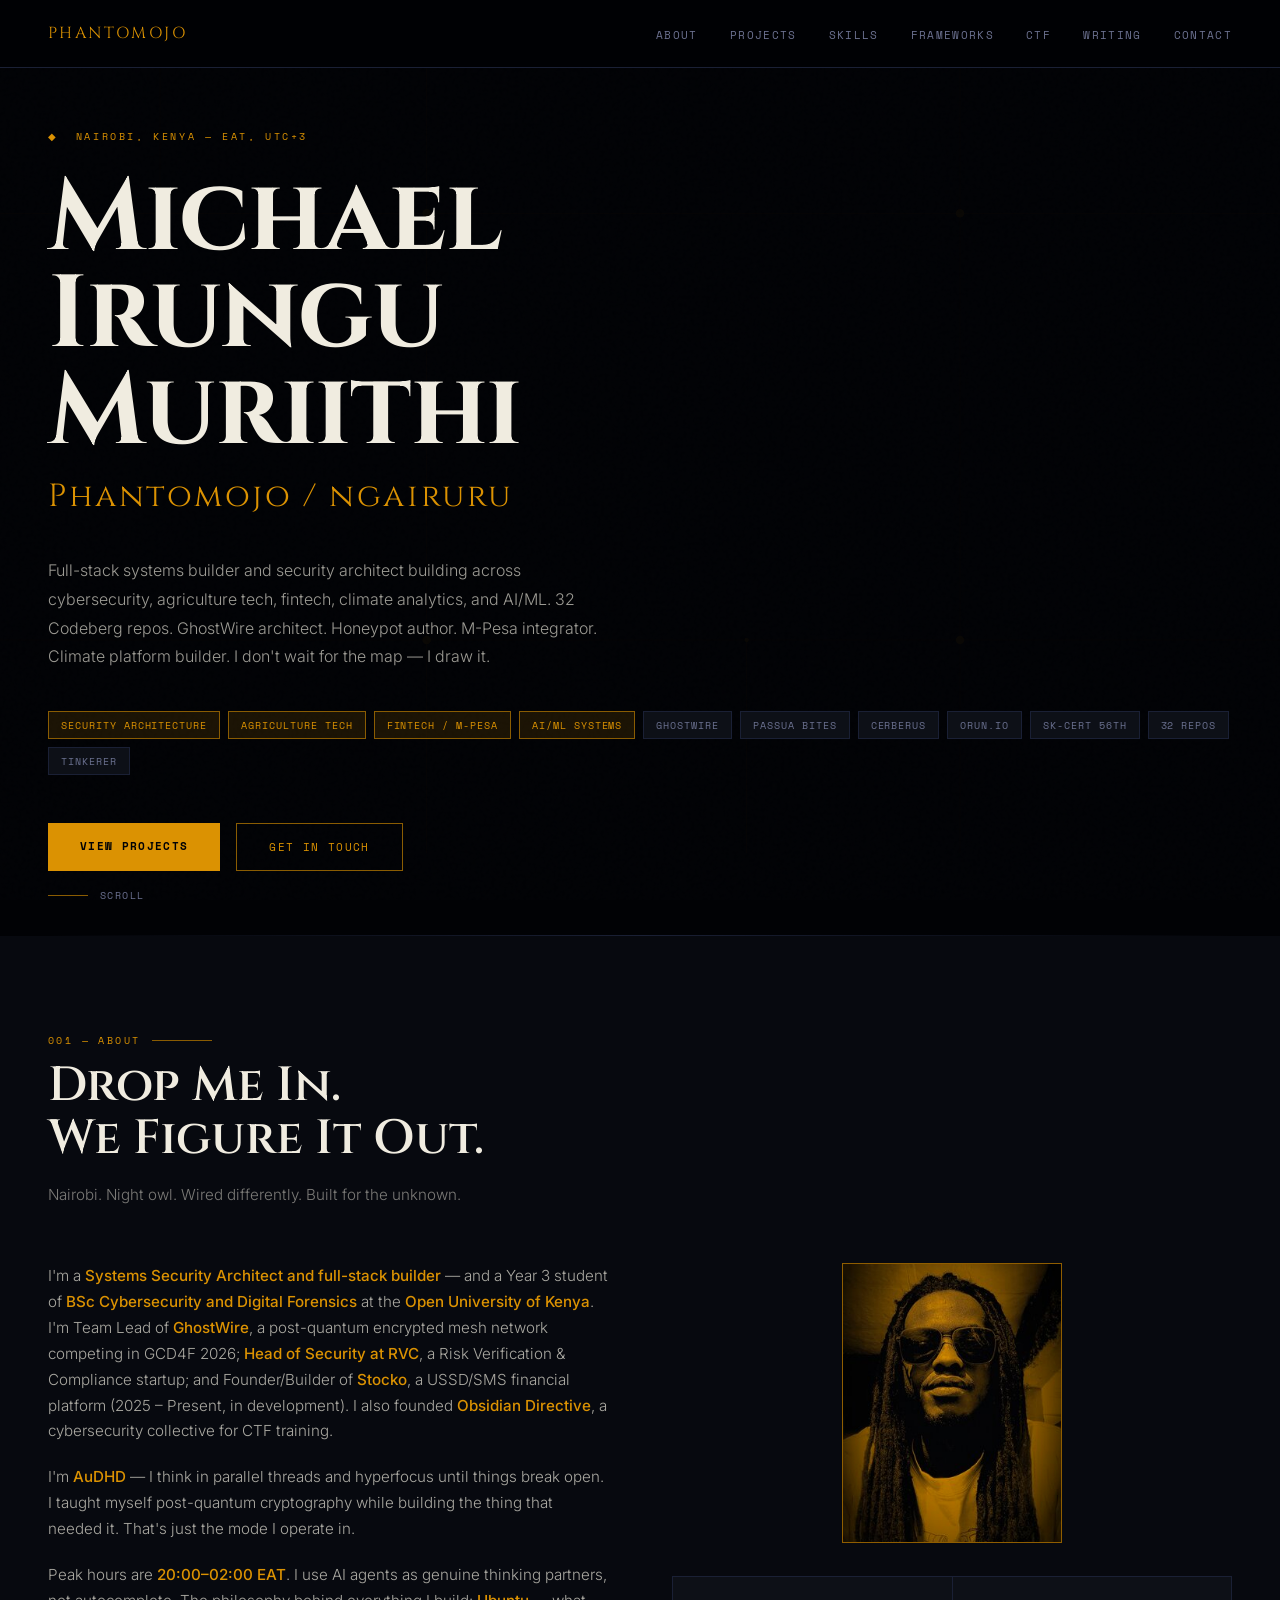
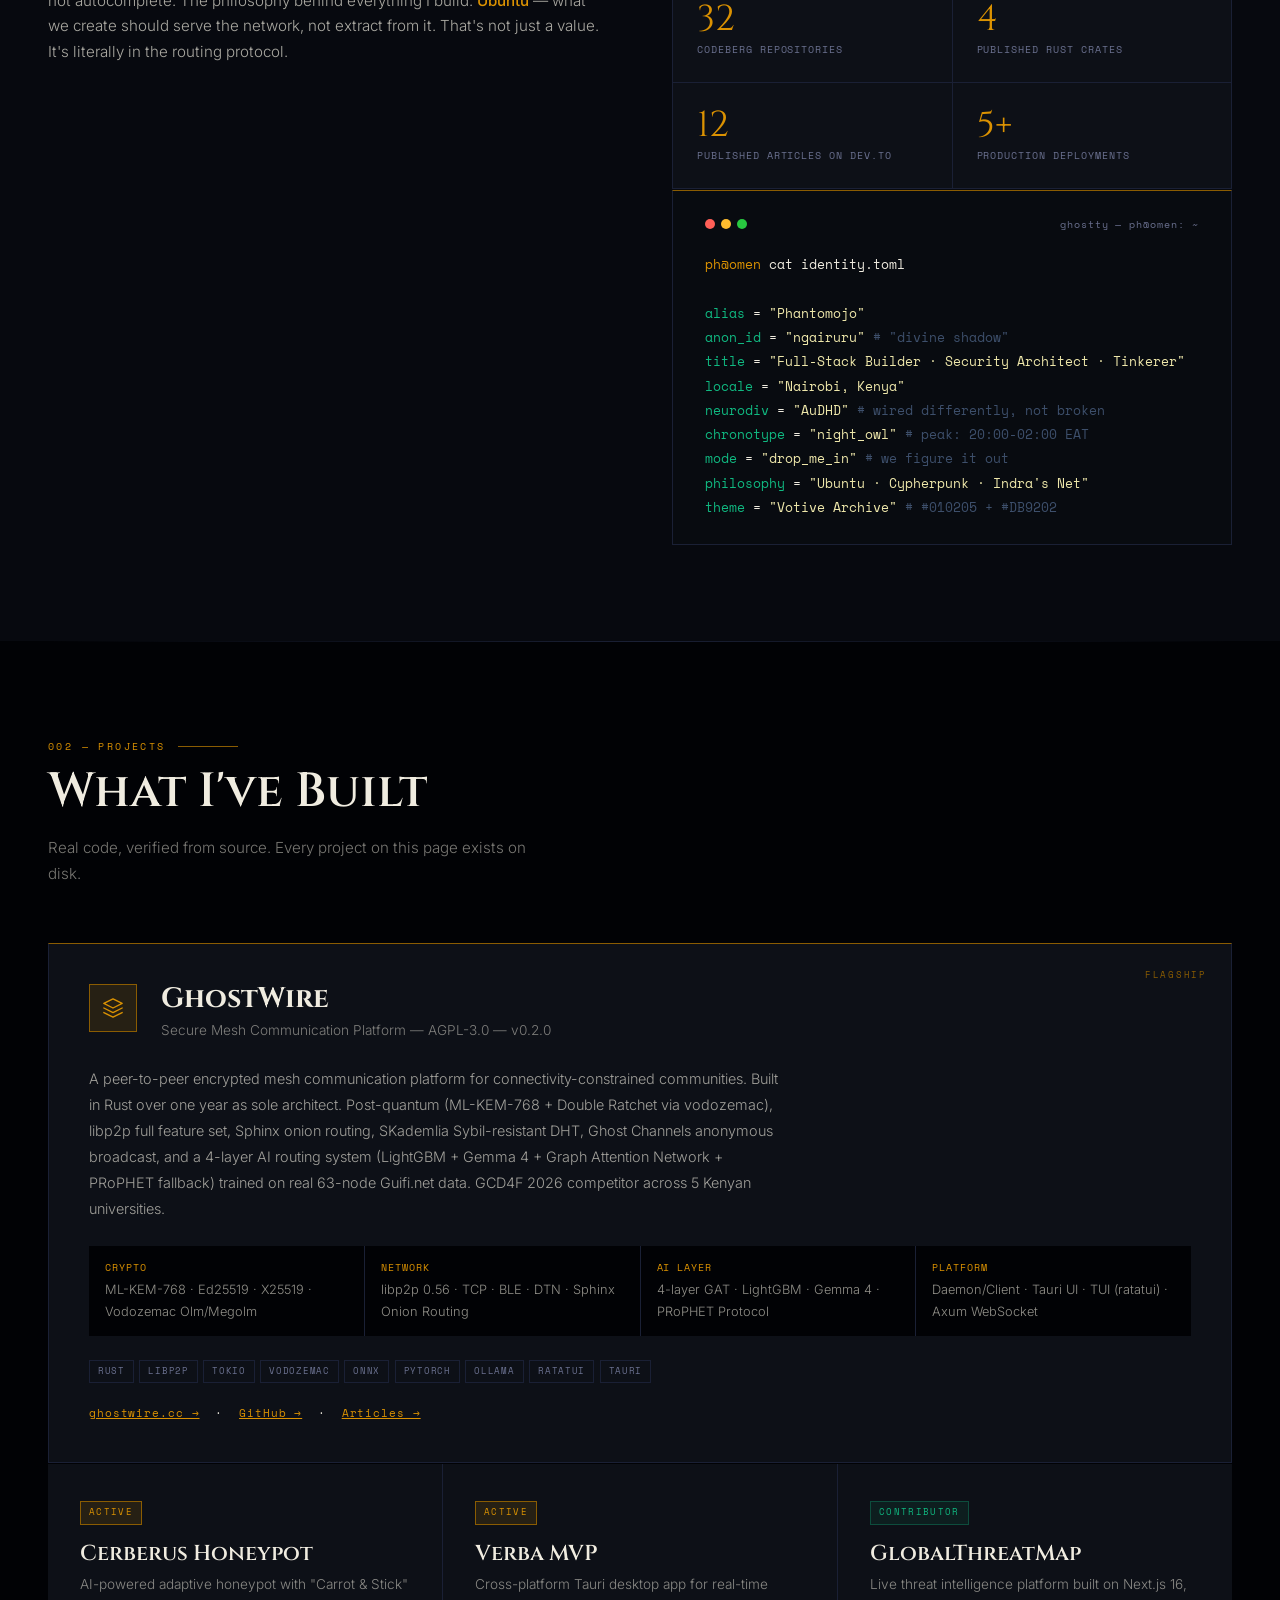
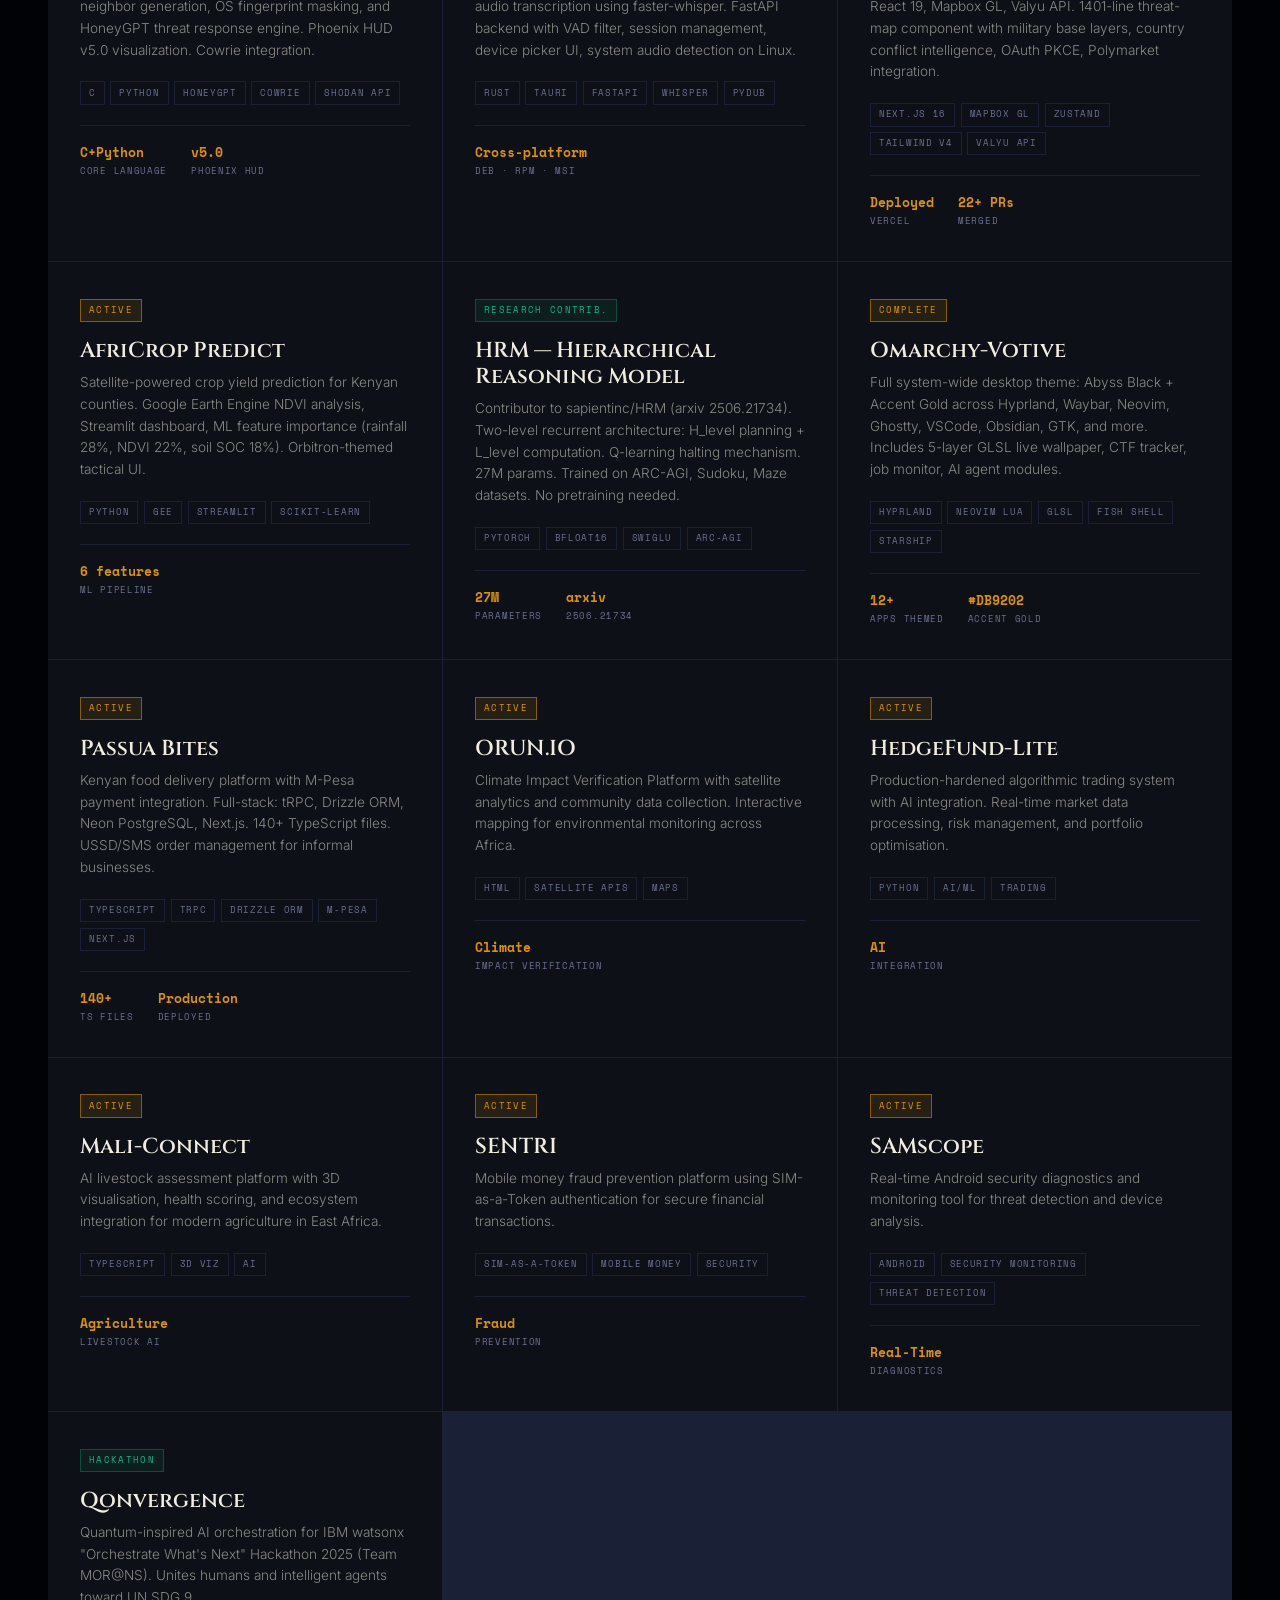
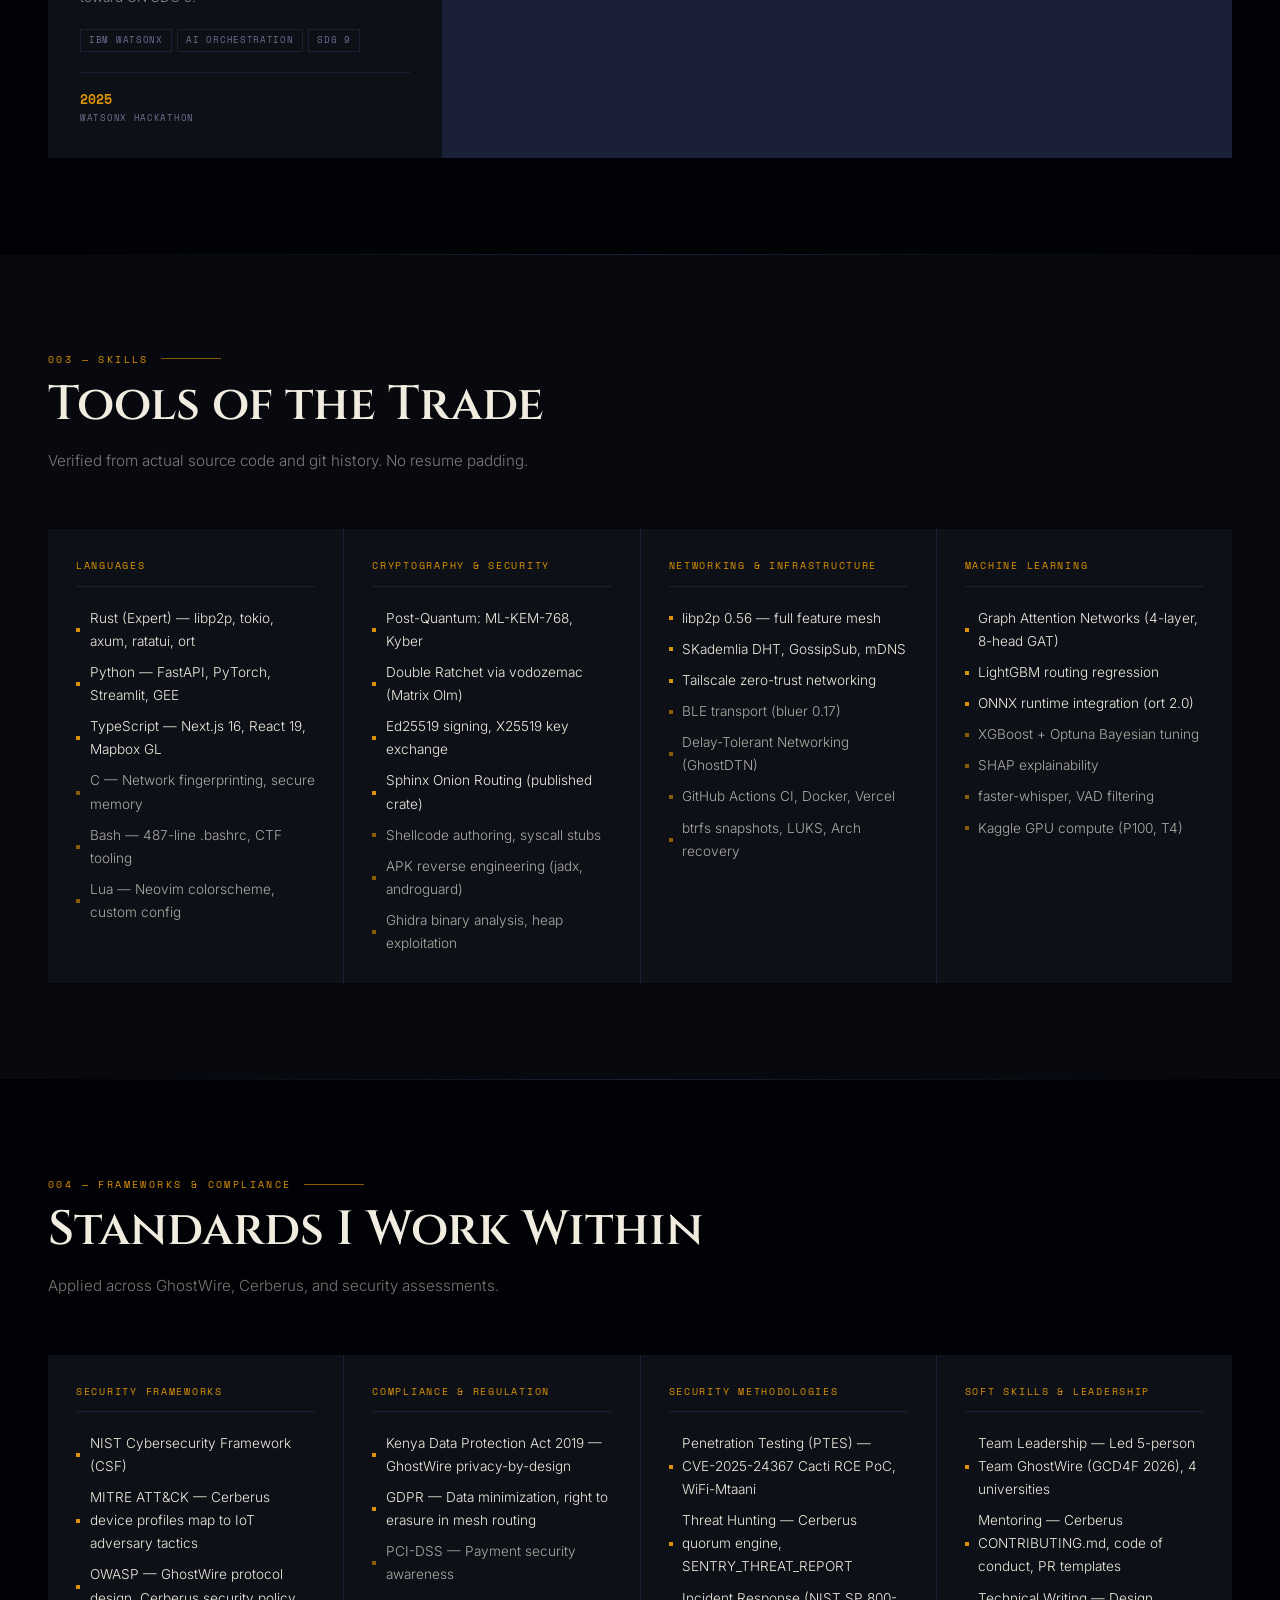
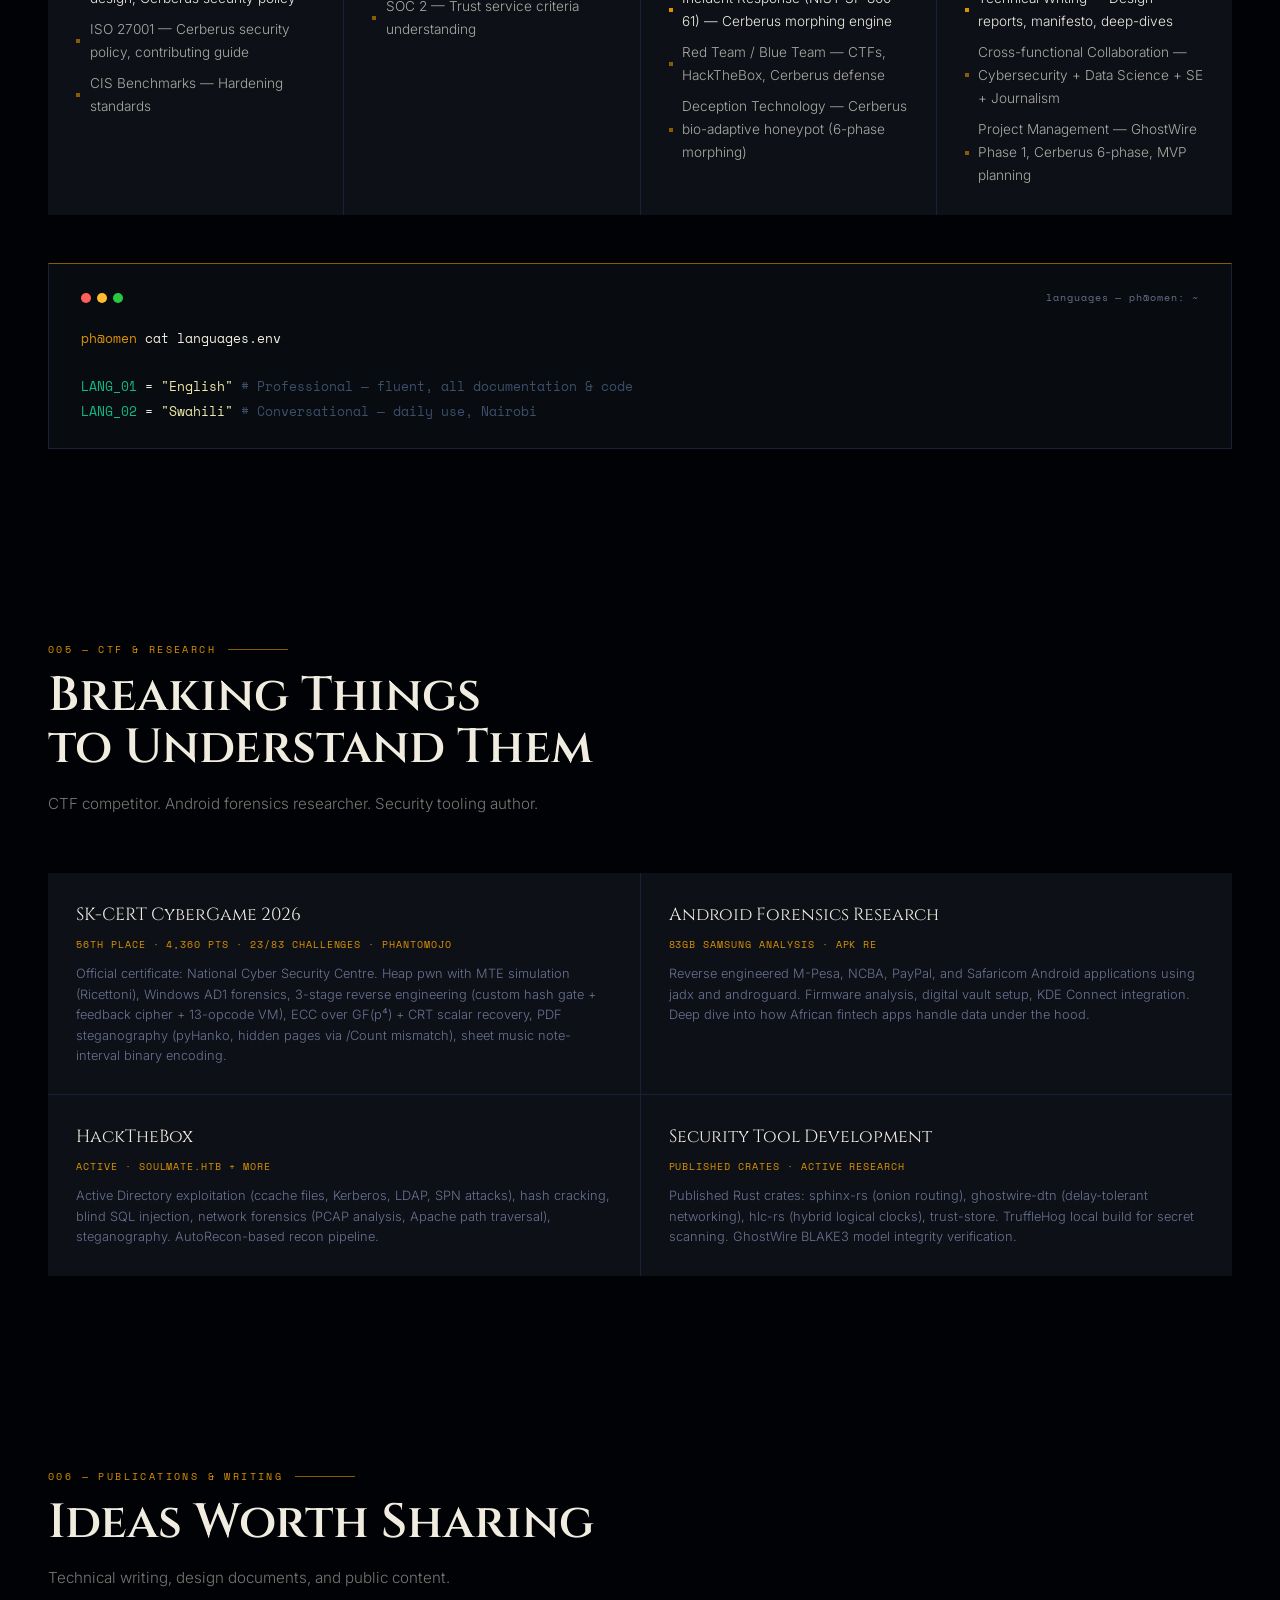
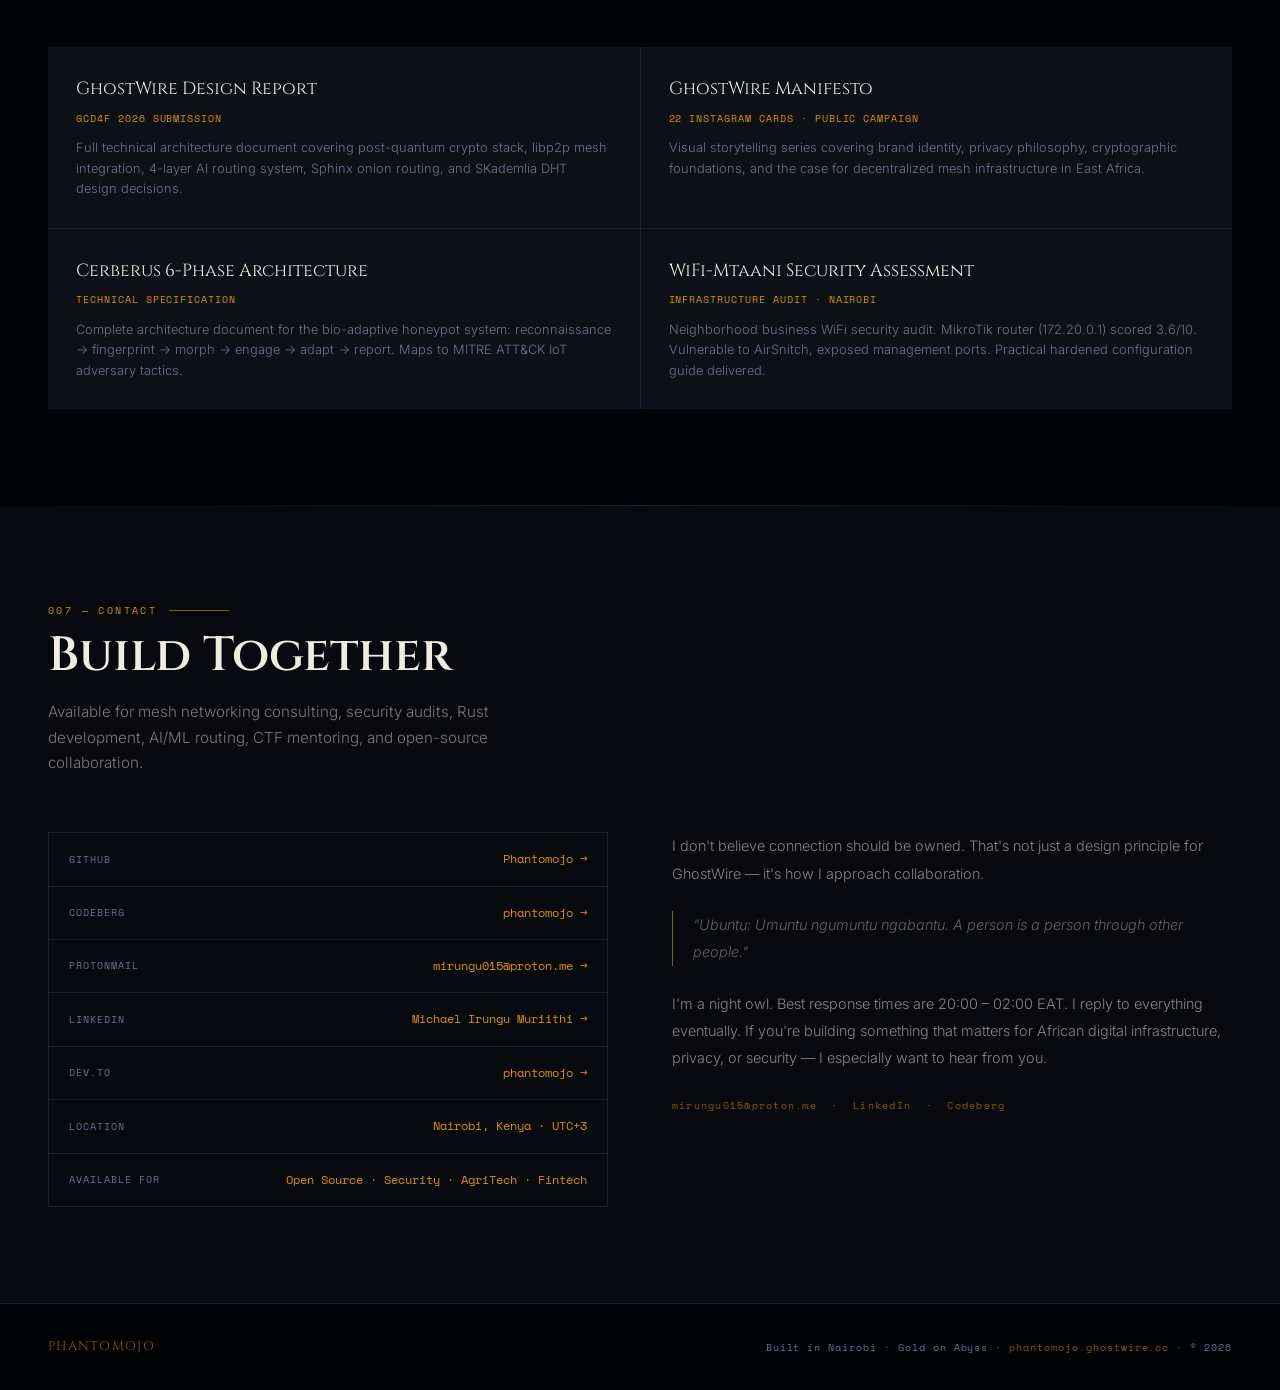
==== commit a6d3318e: "feat: rewrite profile README, fix dead links, keep activity workflow" ====
--- a/portfolio/index.html
+++ b/portfolio/index.html
@@ -971,7 +971,7 @@
       &nbsp;·&nbsp;
       <a href="https://github.com/Phantomojo/GhostWire-secure-mesh-communication" target="_blank" rel="noopener" style="color: var(--gold);">GitHub →</a>
       &nbsp;·&nbsp;
-      <a href="https://phantomojo.github.io/GhostWire-secure-mesh-communication/" target="_blank" rel="noopener" style="color: var(--gold);">Demo →</a>
+      <a href="https://dev.to/phantomojo" target="_blank" rel="noopener" style="color: var(--gold);">Articles →</a>
     </p>
   </div>
 
@@ -1180,7 +1180,7 @@
       </div>
     </a>
 
-    <a href="https://github.com/Phantomojo/SENTRI" class="project-card" target="_blank" rel="noopener">
+    <div class="project-card">
       <div class="project-status">Active</div>
       <div class="project-name">SENTRI</div>
       <p class="project-tagline">Mobile money fraud prevention platform using SIM-as-a-Token authentication for secure financial transactions.</p>
@@ -1195,7 +1195,7 @@
           <span class="metric-key">Prevention</span>
         </div>
       </div>
-    </a>
+    </div>
 
     <a href="https://github.com/Phantomojo/SAMscope" class="project-card" target="_blank" rel="noopener">
       <div class="project-status">Active</div>
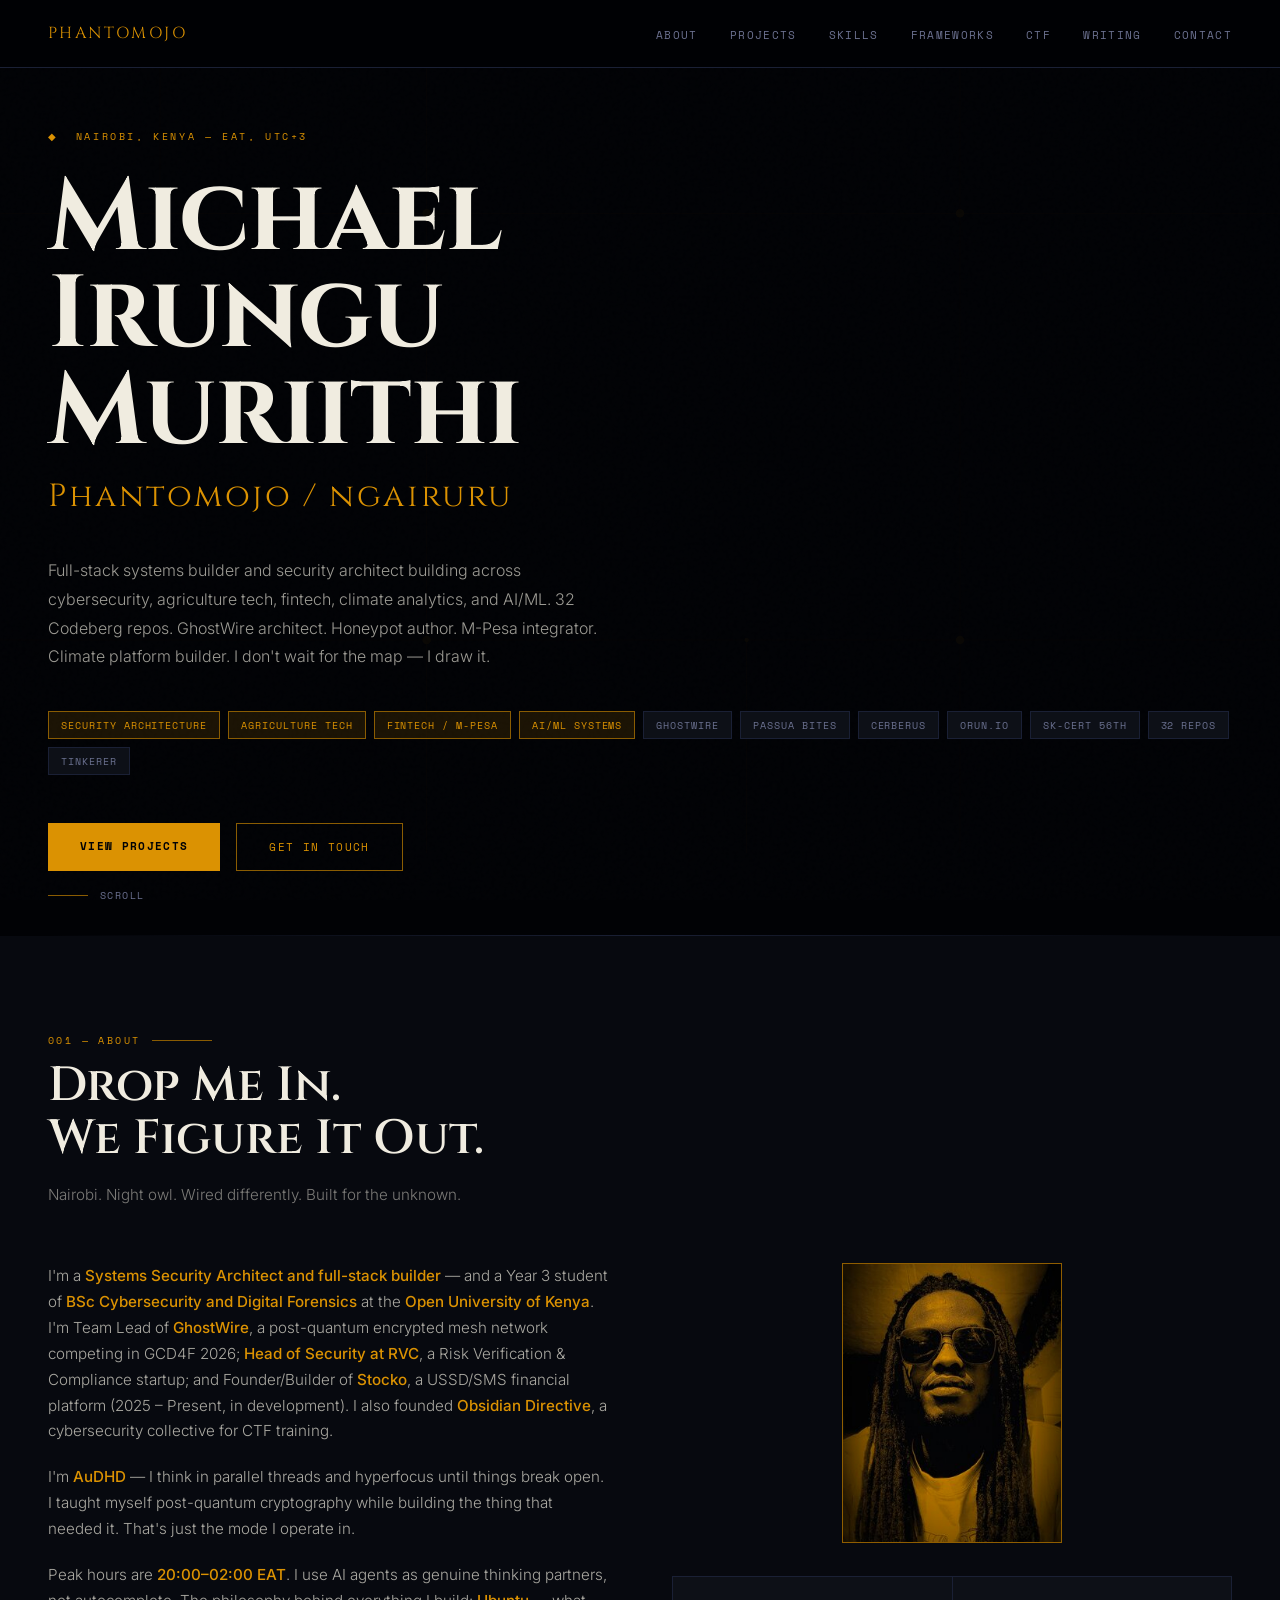
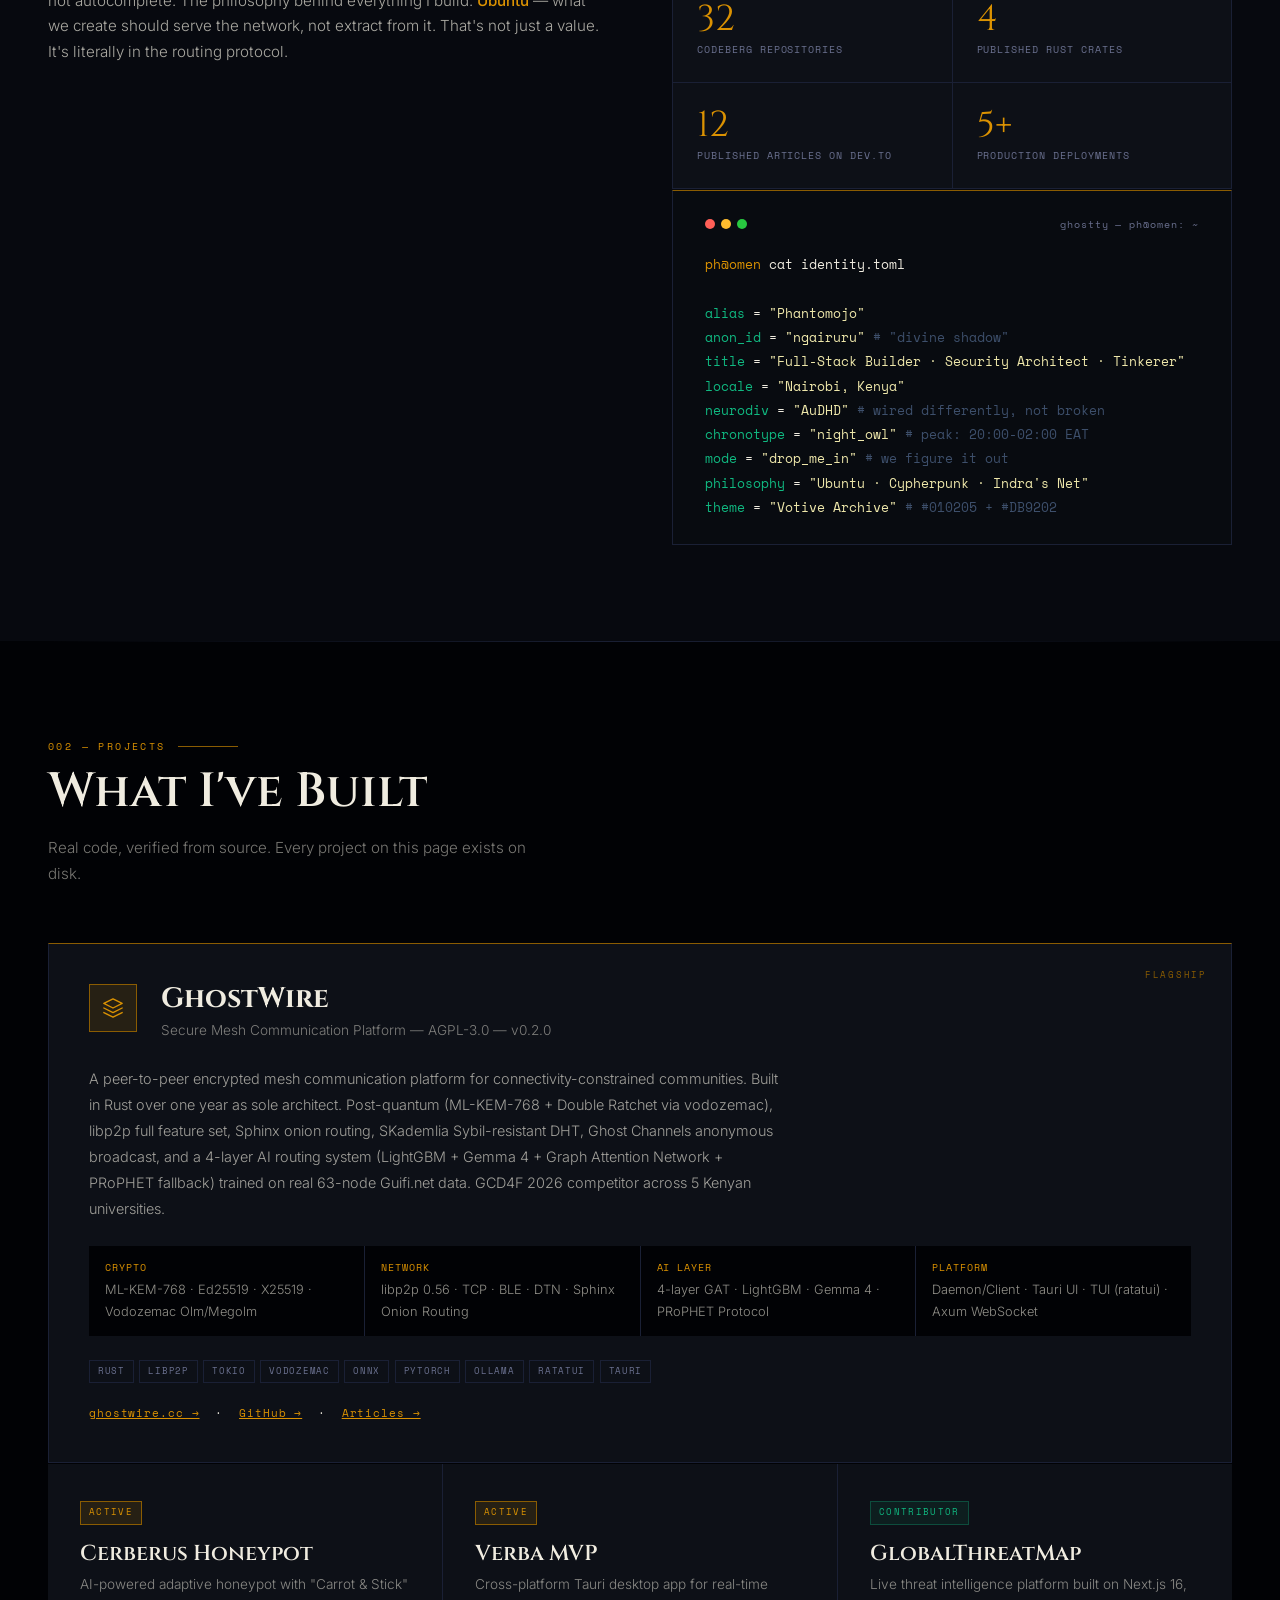
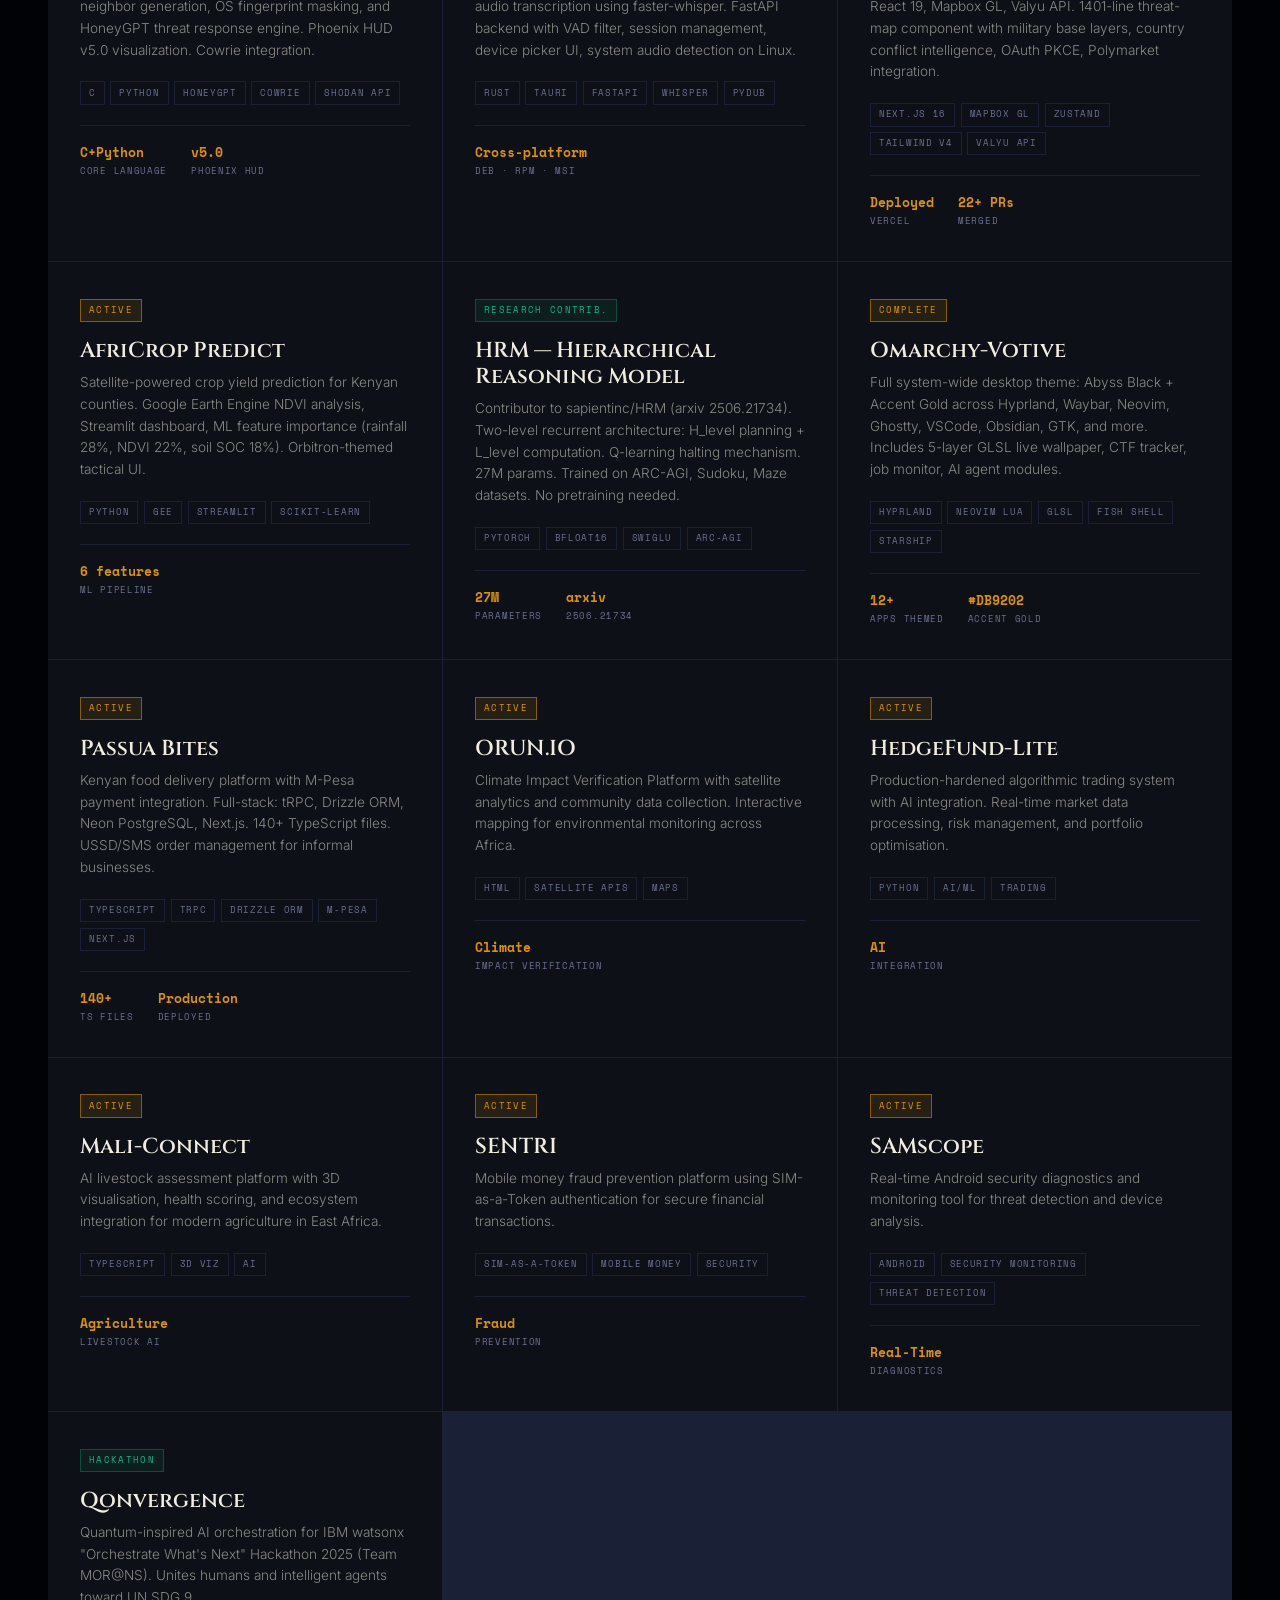
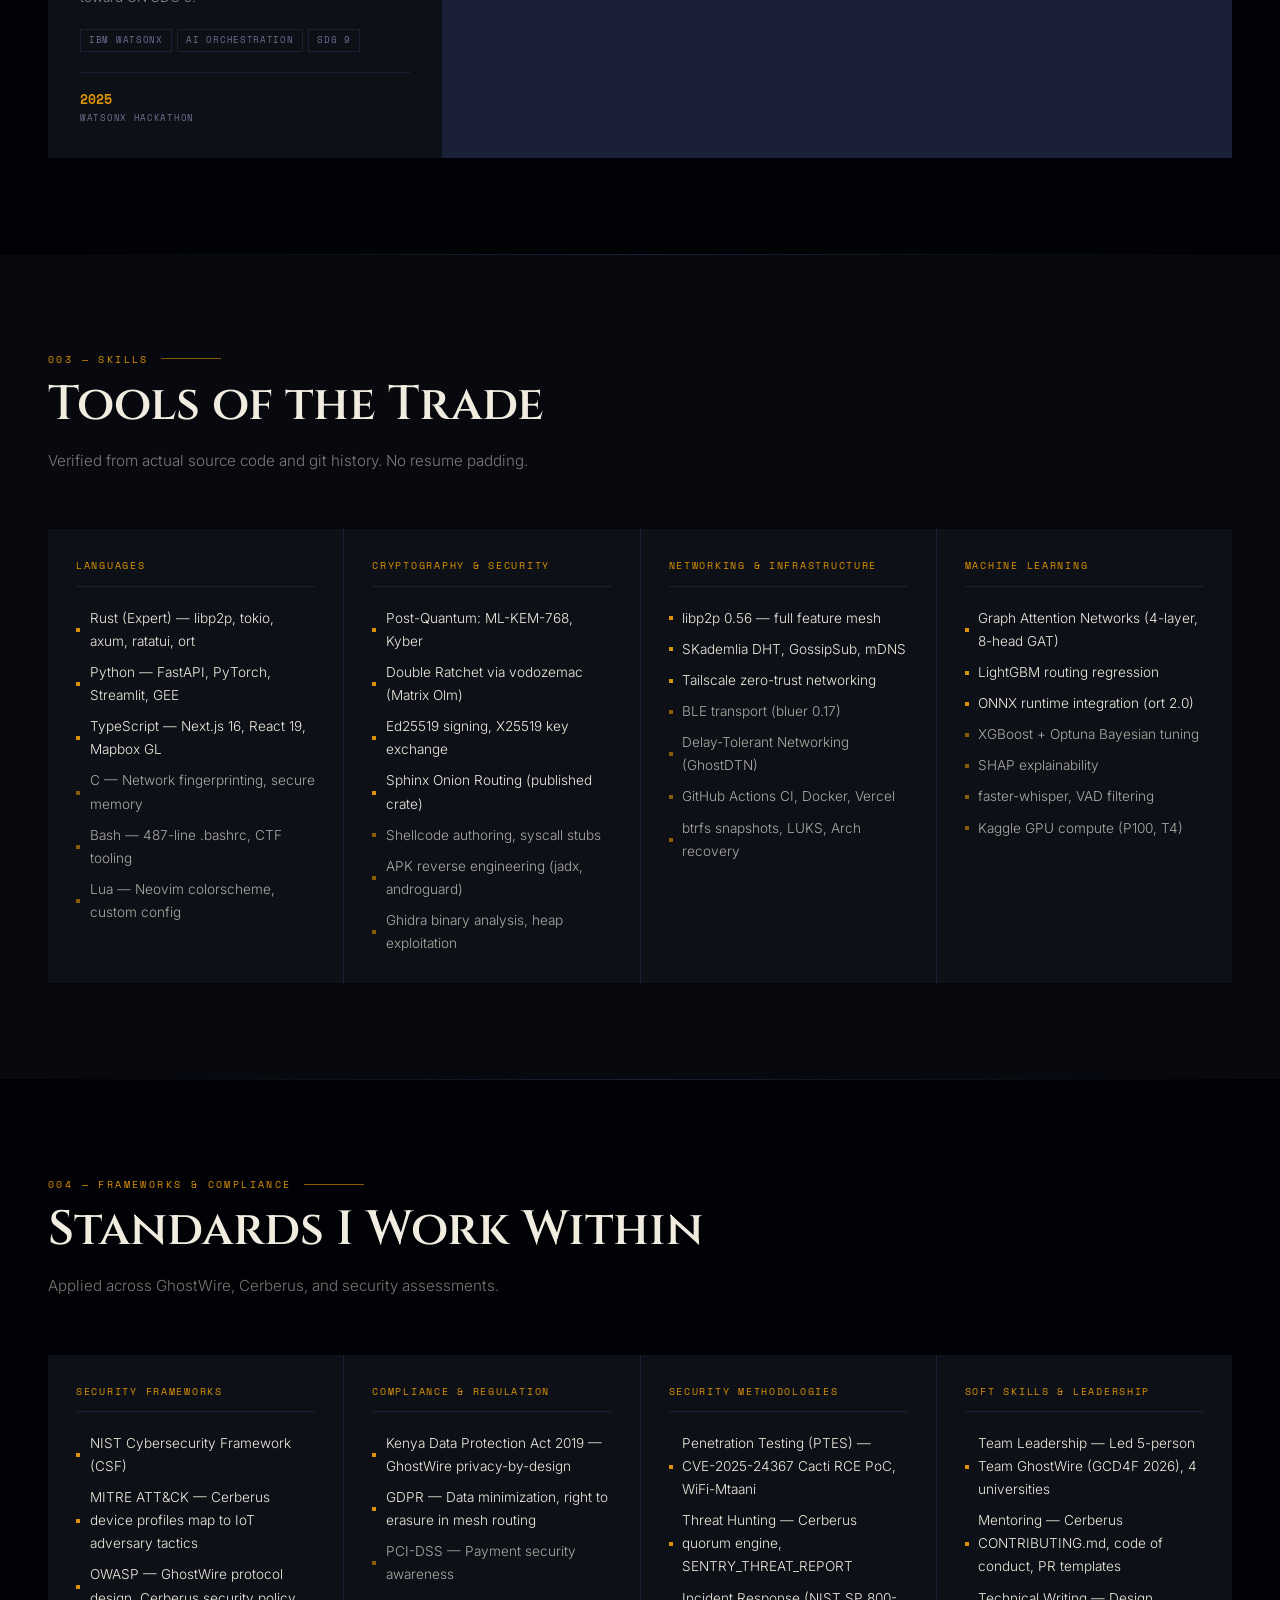
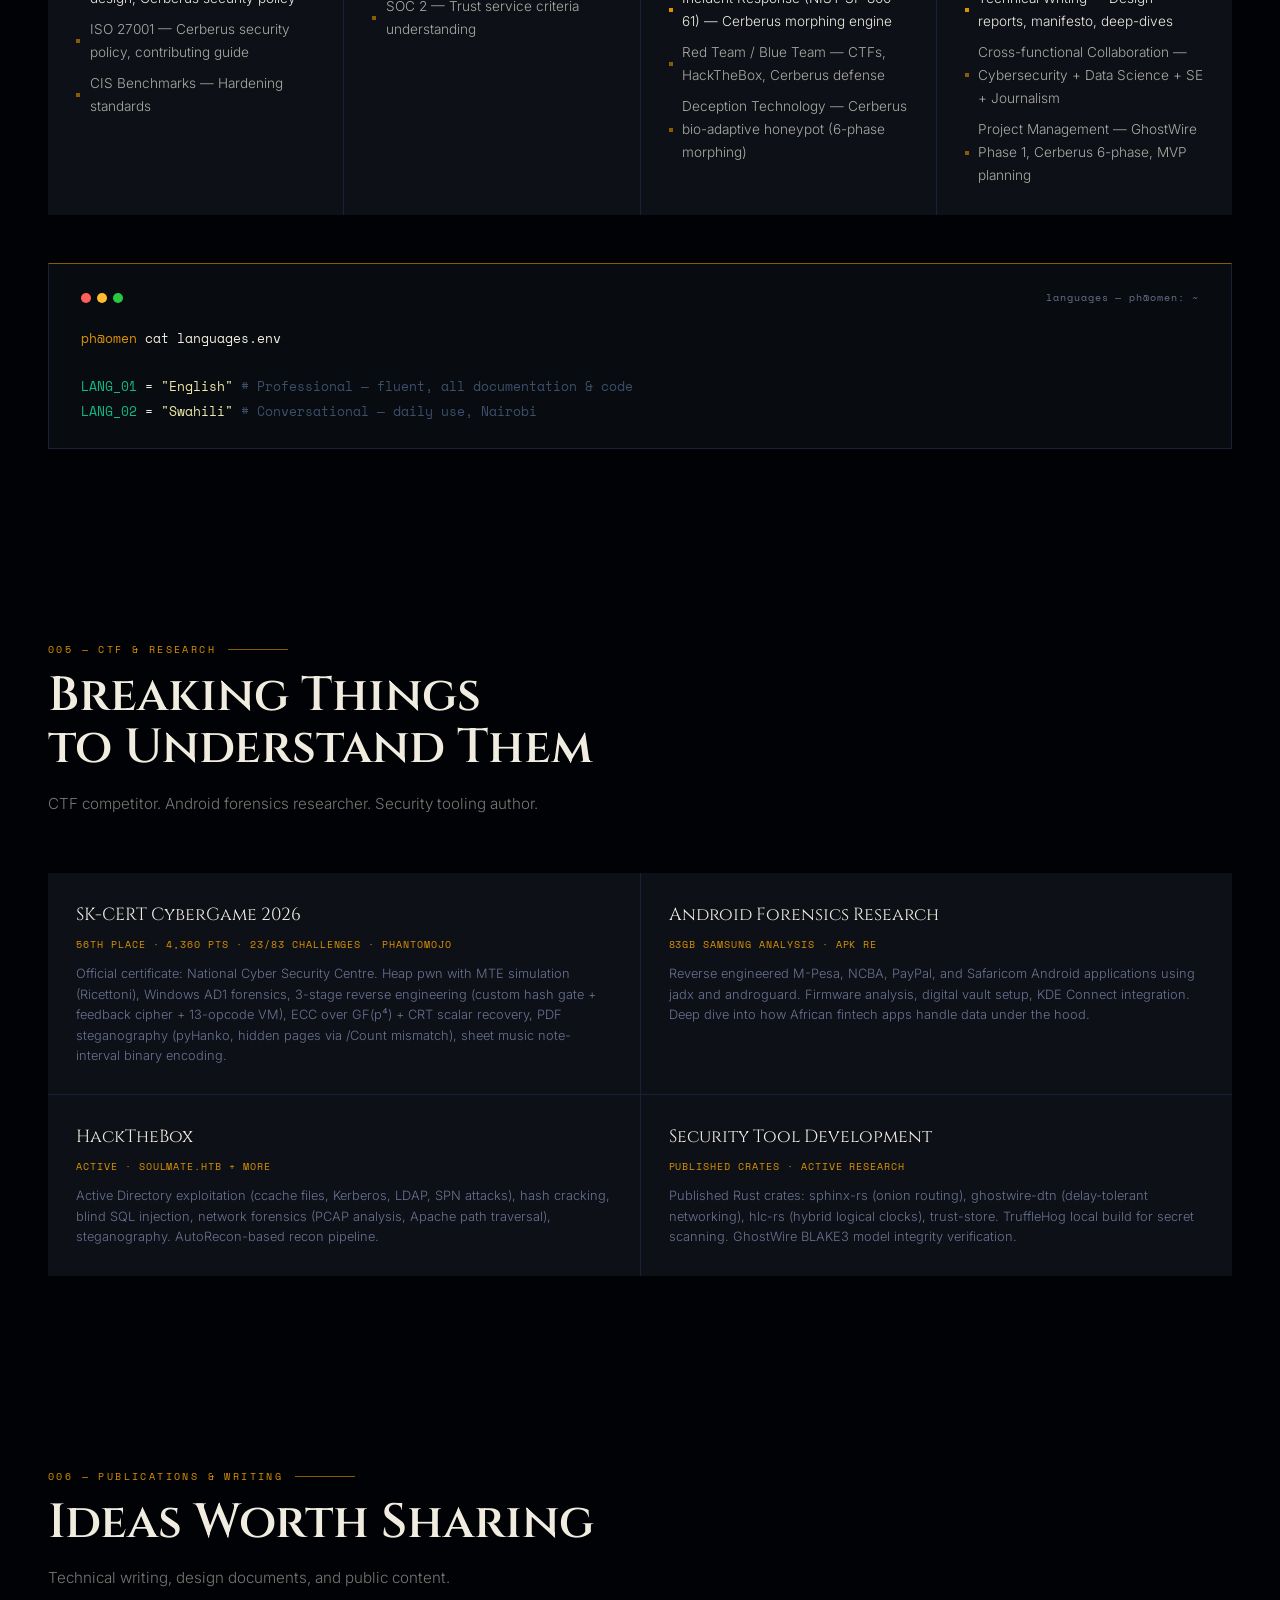
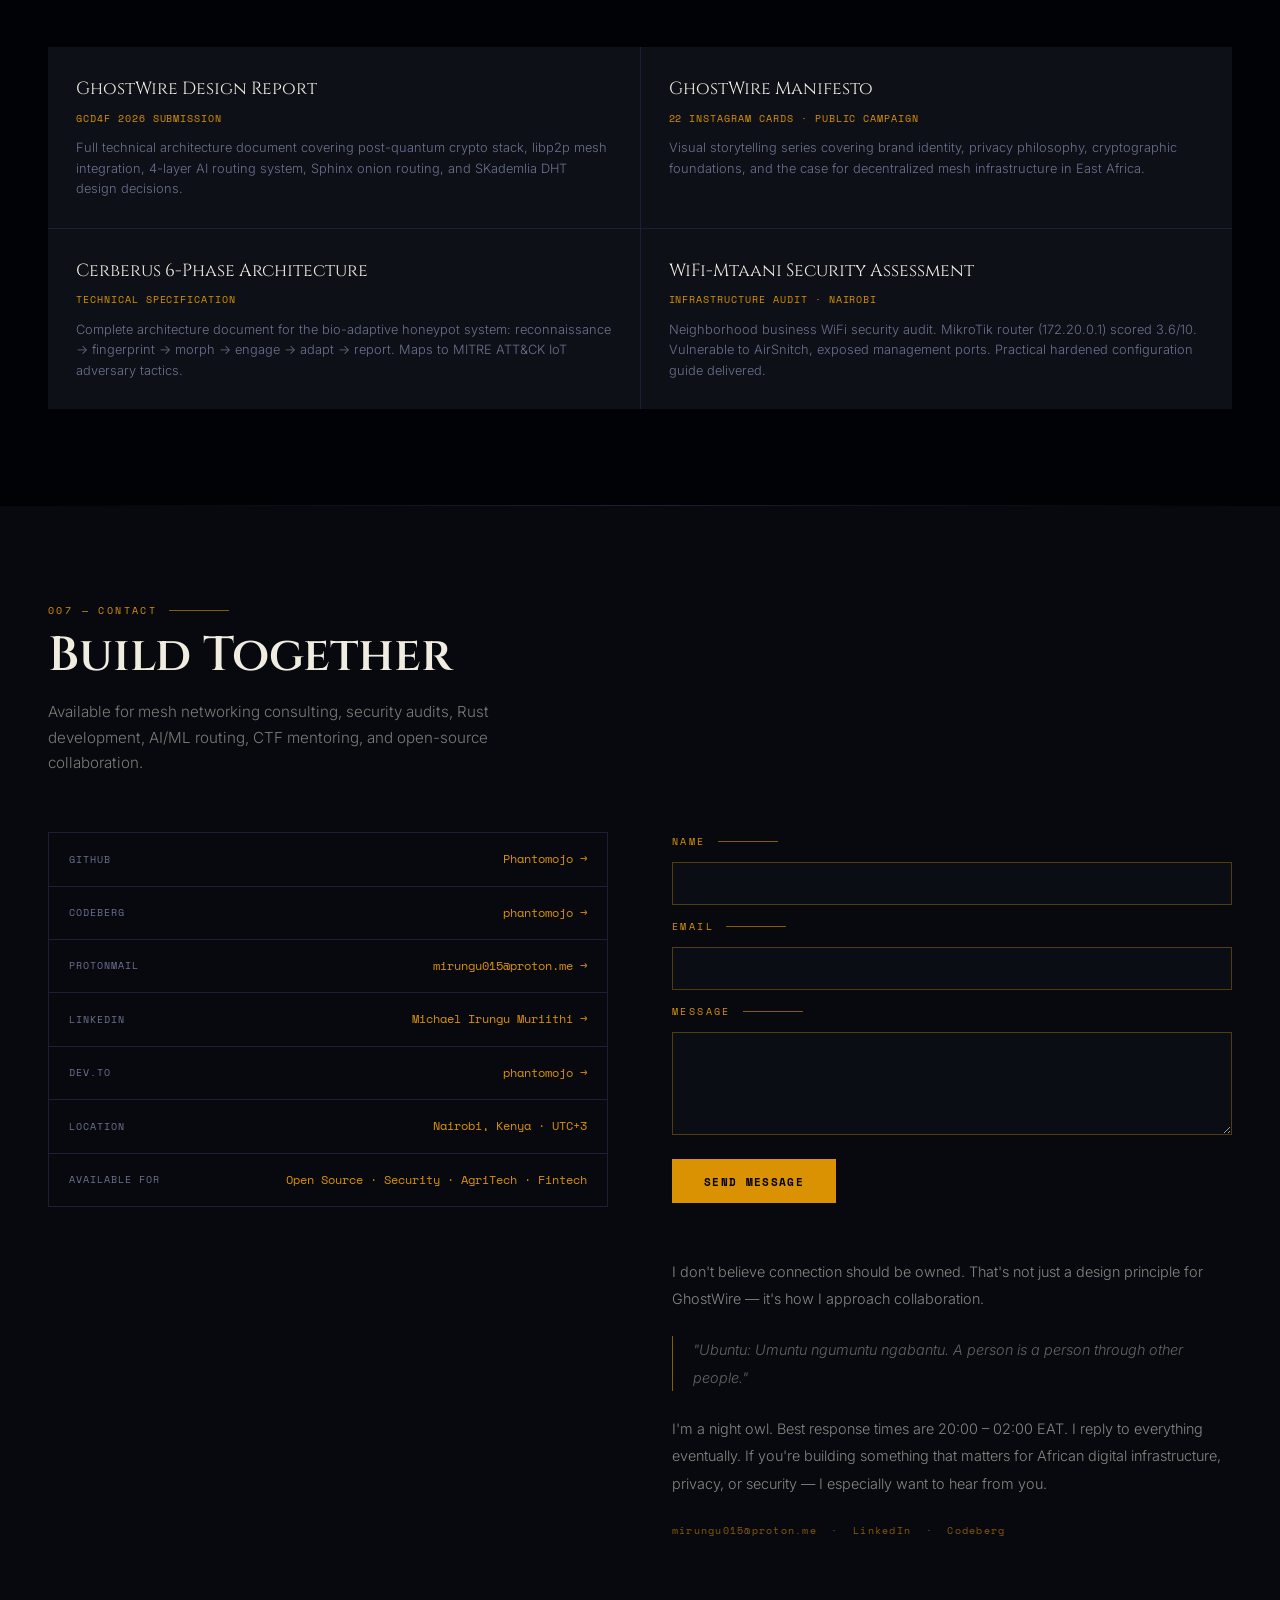
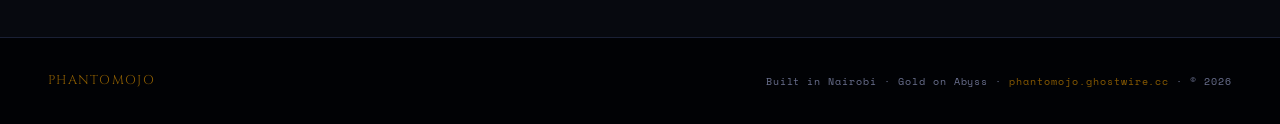
==== commit bf1d8f38: "feat: Turnstile contact form on portfolio" ====
--- a/portfolio/index.html
+++ b/portfolio/index.html
@@ -1474,6 +1474,18 @@
     </div>
 
     <div class="contact-philosophy">
+      <form id="contact-form" class="contact-form" style="margin-bottom:1.5rem;display:grid;gap:0.75rem;">
+        <label class="section-label" for="cf-name" style="margin:0;">Name</label>
+        <input id="cf-name" name="name" required maxlength="120" autocomplete="name" style="background:#0a0d14;border:1px solid rgba(219,146,2,0.35);color:var(--gold);padding:0.65rem 0.75rem;font-family:var(--mono);font-size:0.85rem;">
+        <label class="section-label" for="cf-email" style="margin:0;">Email</label>
+        <input id="cf-email" name="email" type="email" required maxlength="200" autocomplete="email" style="background:#0a0d14;border:1px solid rgba(219,146,2,0.35);color:var(--gold);padding:0.65rem 0.75rem;font-family:var(--mono);font-size:0.85rem;">
+        <label class="section-label" for="cf-message" style="margin:0;">Message</label>
+        <textarea id="cf-message" name="message" required rows="4" maxlength="4000" style="background:#0a0d14;border:1px solid rgba(219,146,2,0.35);color:var(--gold);padding:0.65rem 0.75rem;font-family:var(--mono);font-size:0.85rem;resize:vertical;"></textarea>
+        <div class="cf-turnstile" data-sitekey="0x4AAAAAAE_1jzwoAblXgEpJ"></div>
+        <button type="submit" class="btn-primary" style="justify-self:start;cursor:pointer;">Send Message</button>
+        <p id="cf-status" class="section-sub" style="margin:0;min-height:1.2em;" aria-live="polite"></p>
+      </form>
+
       <p>I don't believe connection should be owned. That's not just a design principle for GhostWire — it's how I approach collaboration.</p>
 
       <blockquote>
@@ -1498,6 +1510,9 @@
   <div class="footer-logo">PHANTOMOJO</div>
   <div class="footer-copy">Built in Nairobi · Gold on Abyss · <a href="https://phantomojo.ghostwire.cc" style="color: var(--gold-dim); text-decoration: none;">phantomojo.ghostwire.cc</a> · © 2026</div>
 </footer>
+
+<!-- TURNSTILE -->
+<script src="https://challenges.cloudflare.com/turnstile/v0/api.js" async defer></script>
 
 <!-- SCROLL ANIMATIONS -->
 <script>
@@ -1519,6 +1534,39 @@
     observer.observe(el);
   });
 
+  // Contact form → Cloudflare Worker + Turnstile
+  const contactForm = document.getElementById('contact-form');
+  if (contactForm) {
+    const cfStatus = document.getElementById('cf-status');
+    contactForm.addEventListener('submit', async (e) => {
+      e.preventDefault();
+      cfStatus.textContent = 'Sending…';
+      const tokenEl = contactForm.querySelector('textarea[name="cf-turnstile-response"], input[name="cf-turnstile-response"]');
+      const token = tokenEl ? tokenEl.value : '';
+      try {
+        const res = await fetch('https://api.ghostwire.cc/api/contact', {
+          method: 'POST',
+          headers: { 'content-type': 'application/json' },
+          body: JSON.stringify({
+            name: contactForm.elements.namedItem('name').value,
+            email: contactForm.elements.namedItem('email').value,
+            message: contactForm.elements.namedItem('message').value,
+            token,
+          }),
+        });
+        const data = await res.json().catch(() => ({}));
+        if (res.ok) {
+          cfStatus.textContent = 'Sent. I will reply eventually — night owl hours apply.';
+          contactForm.reset();
+        } else {
+          cfStatus.textContent = data.error || 'Failed to send.';
+        }
+      } catch {
+        cfStatus.textContent = 'Network error — try email instead.';
+      }
+    });
+  }
+
   // Active nav link highlighting
   const sections = document.querySelectorAll('section[id]');
   const navLinks = document.querySelectorAll('.nav-links a');
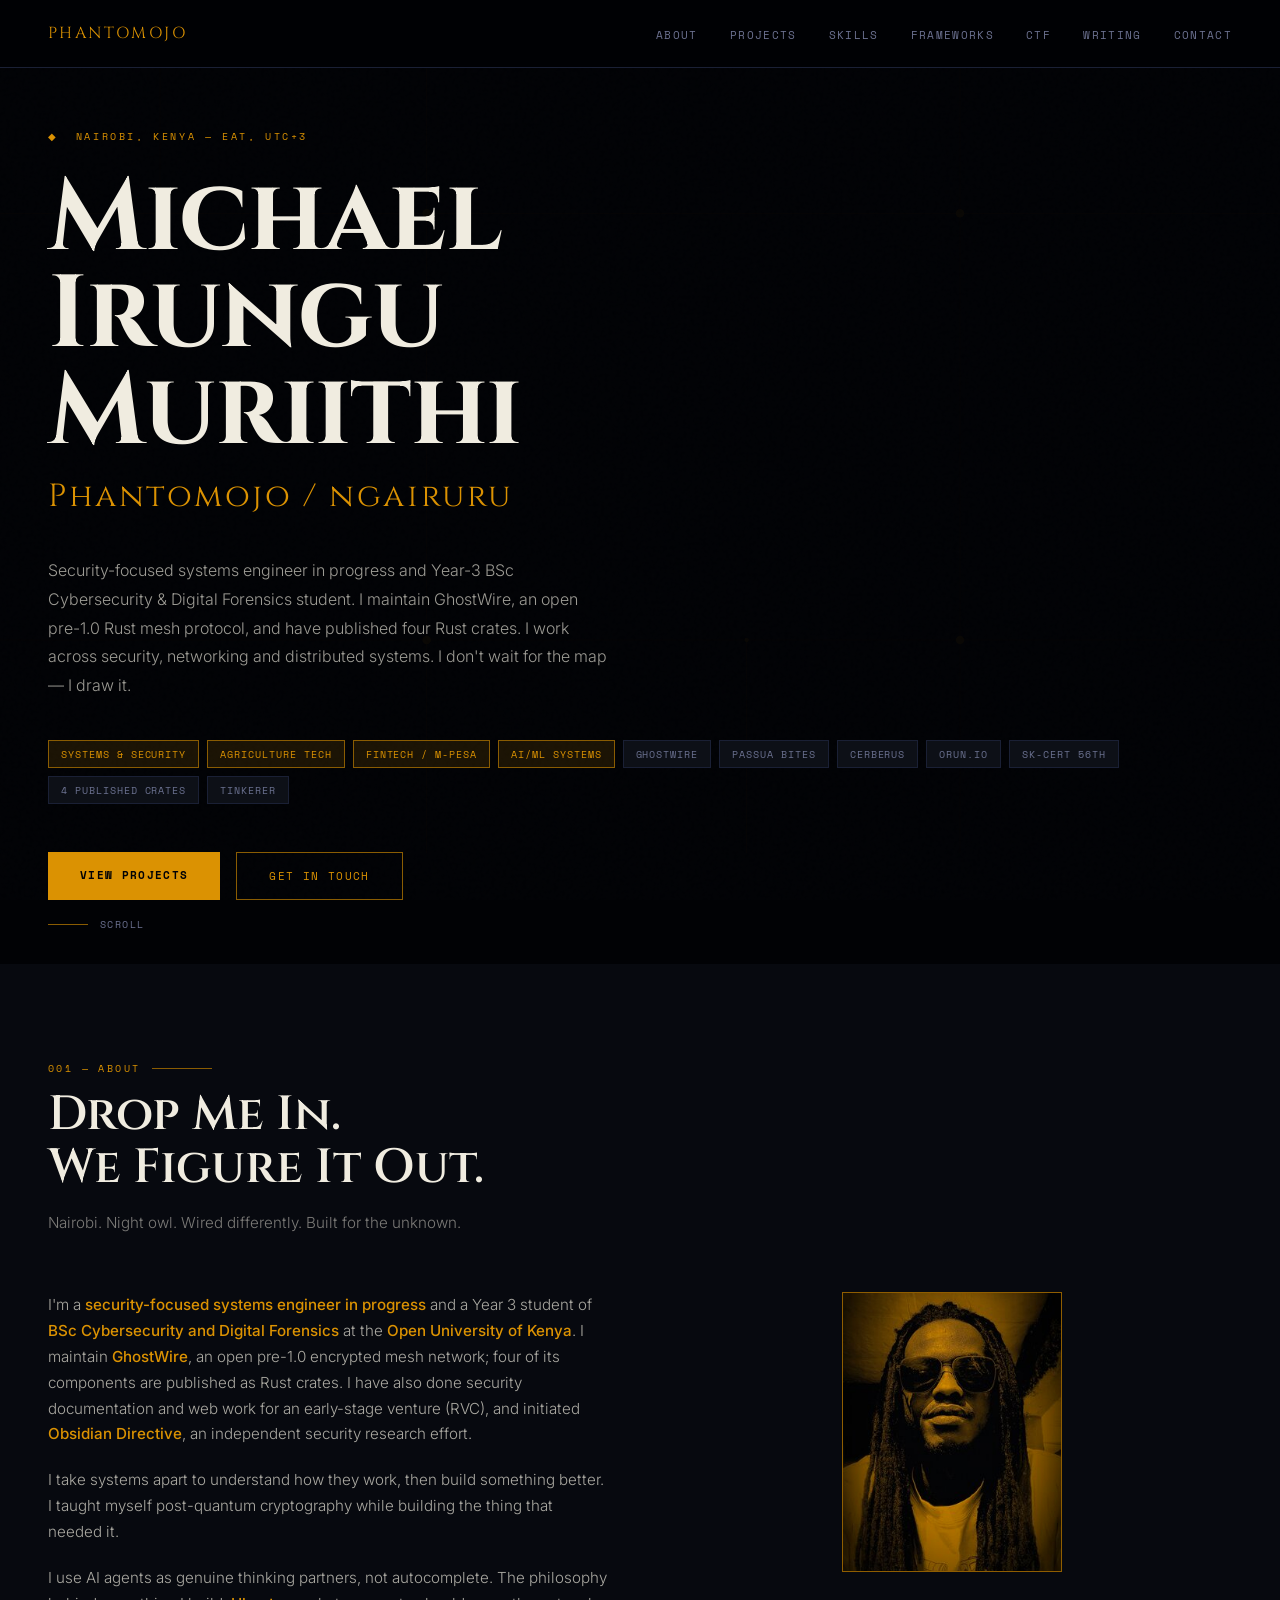
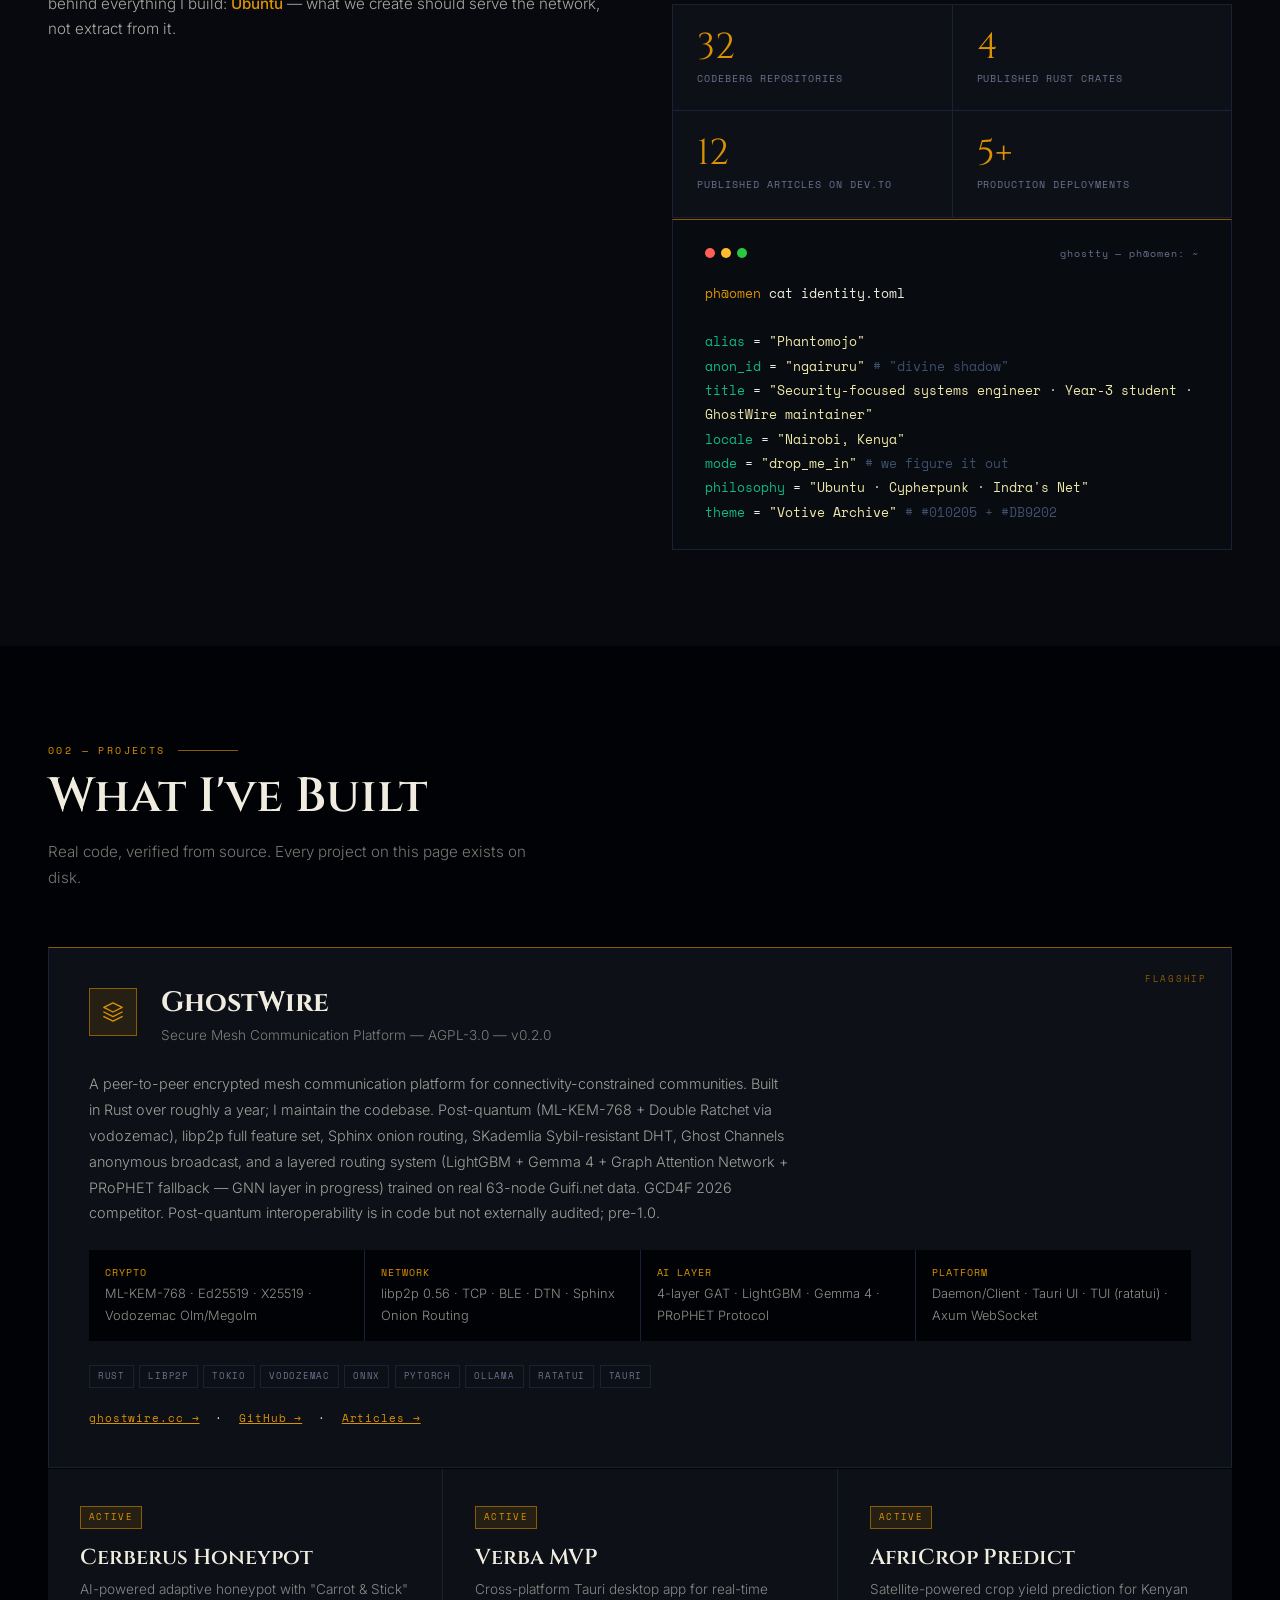
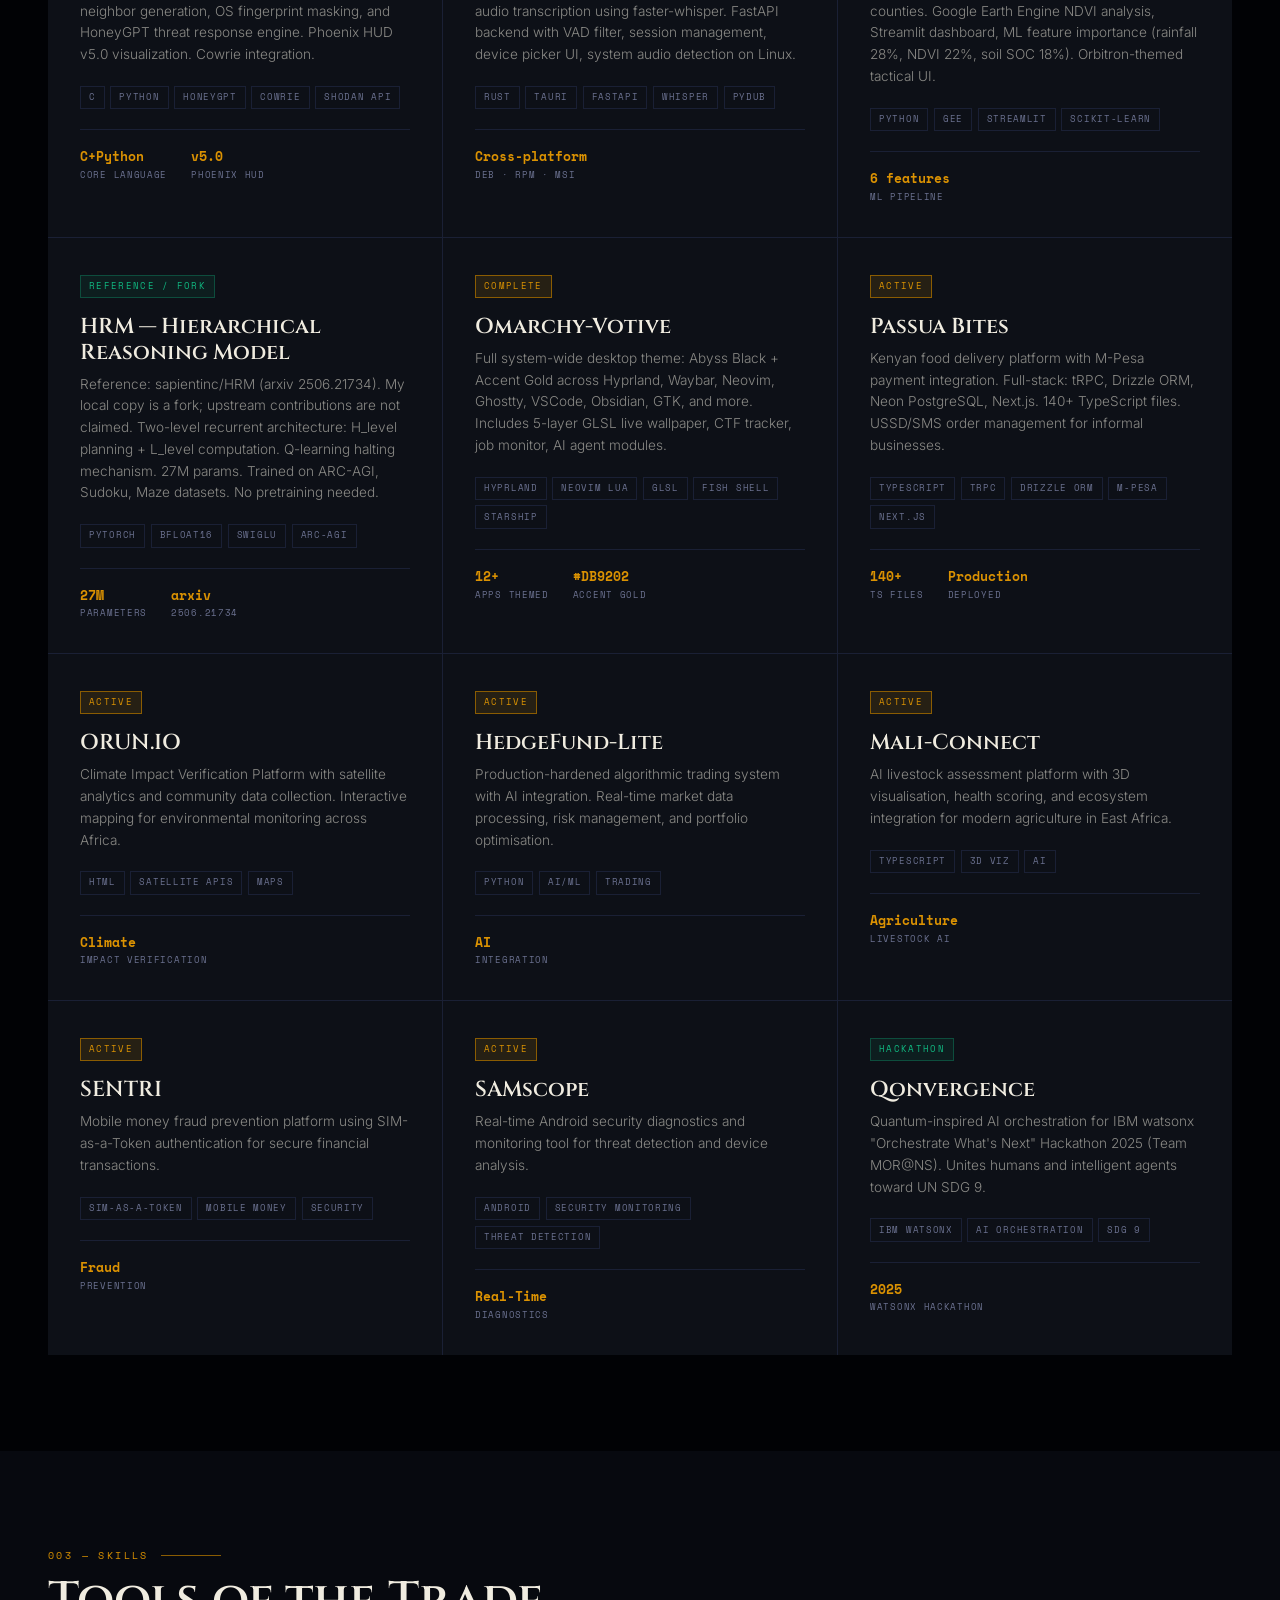
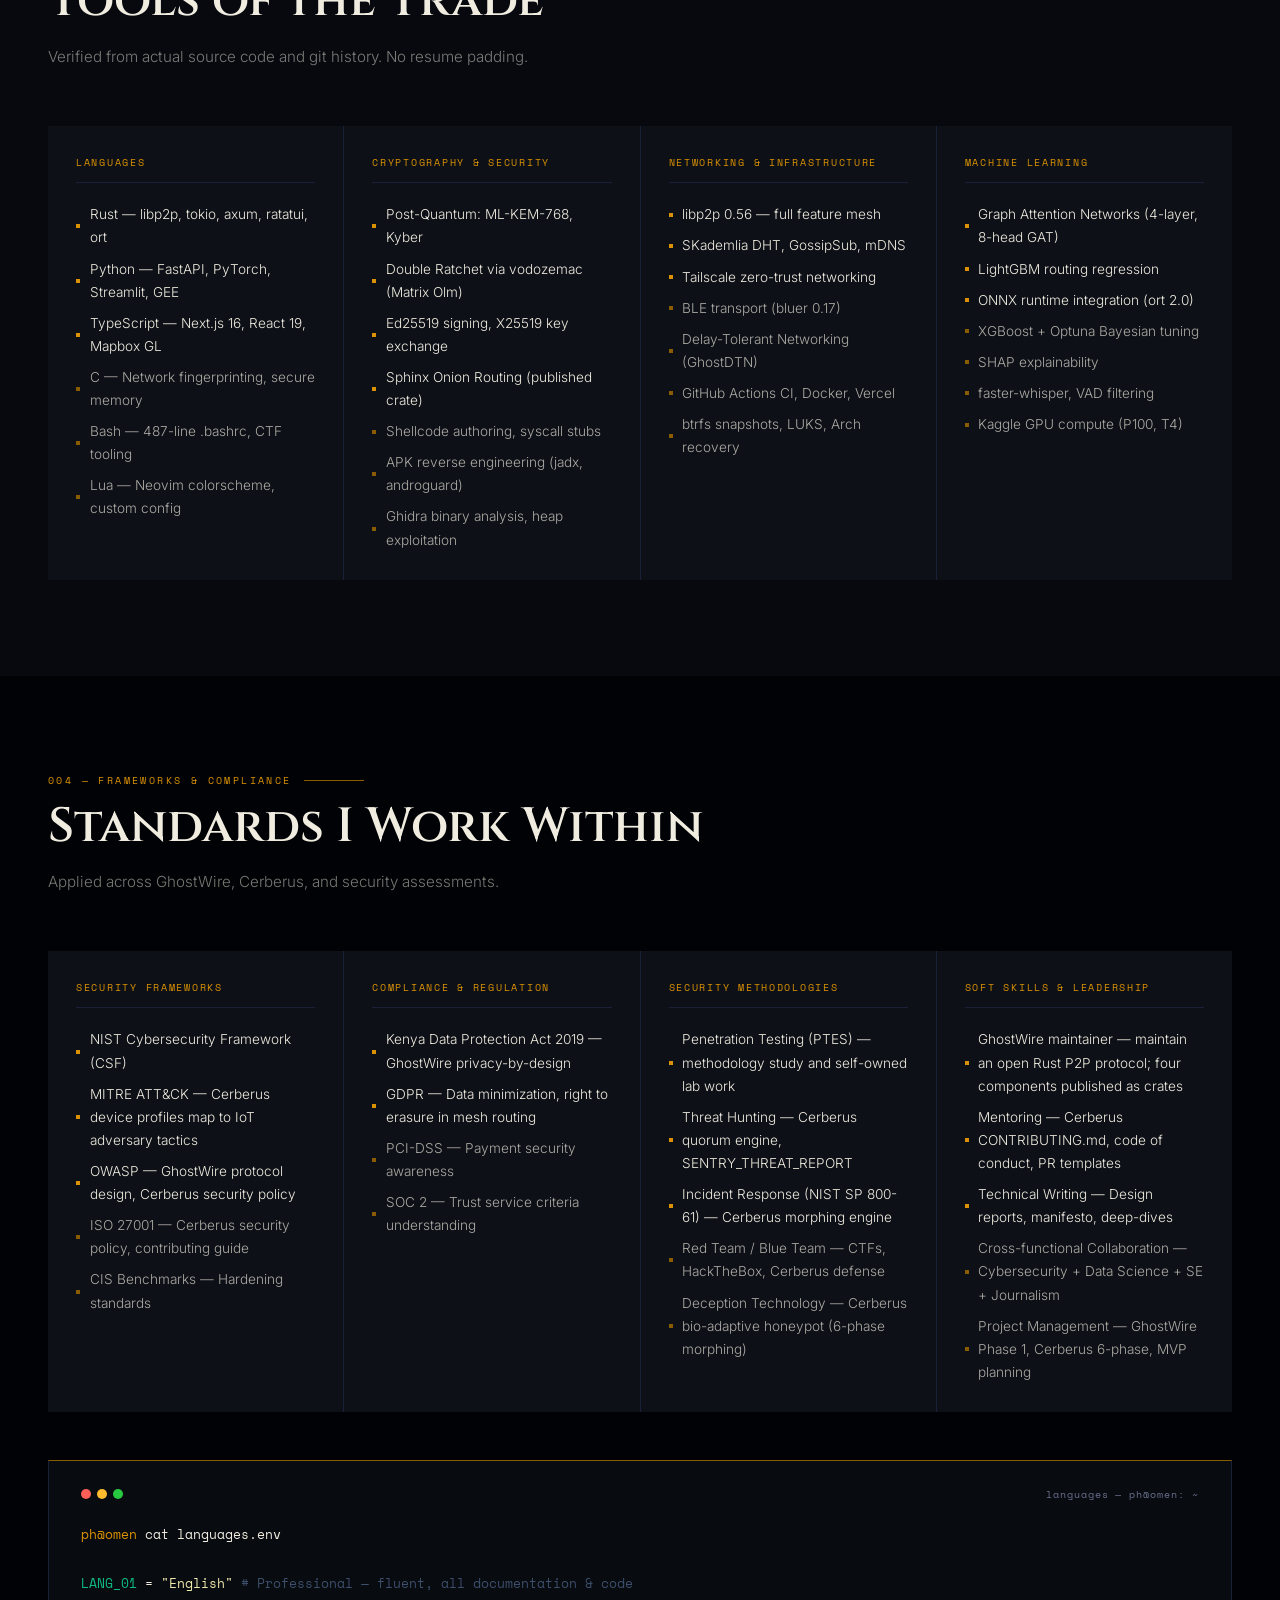
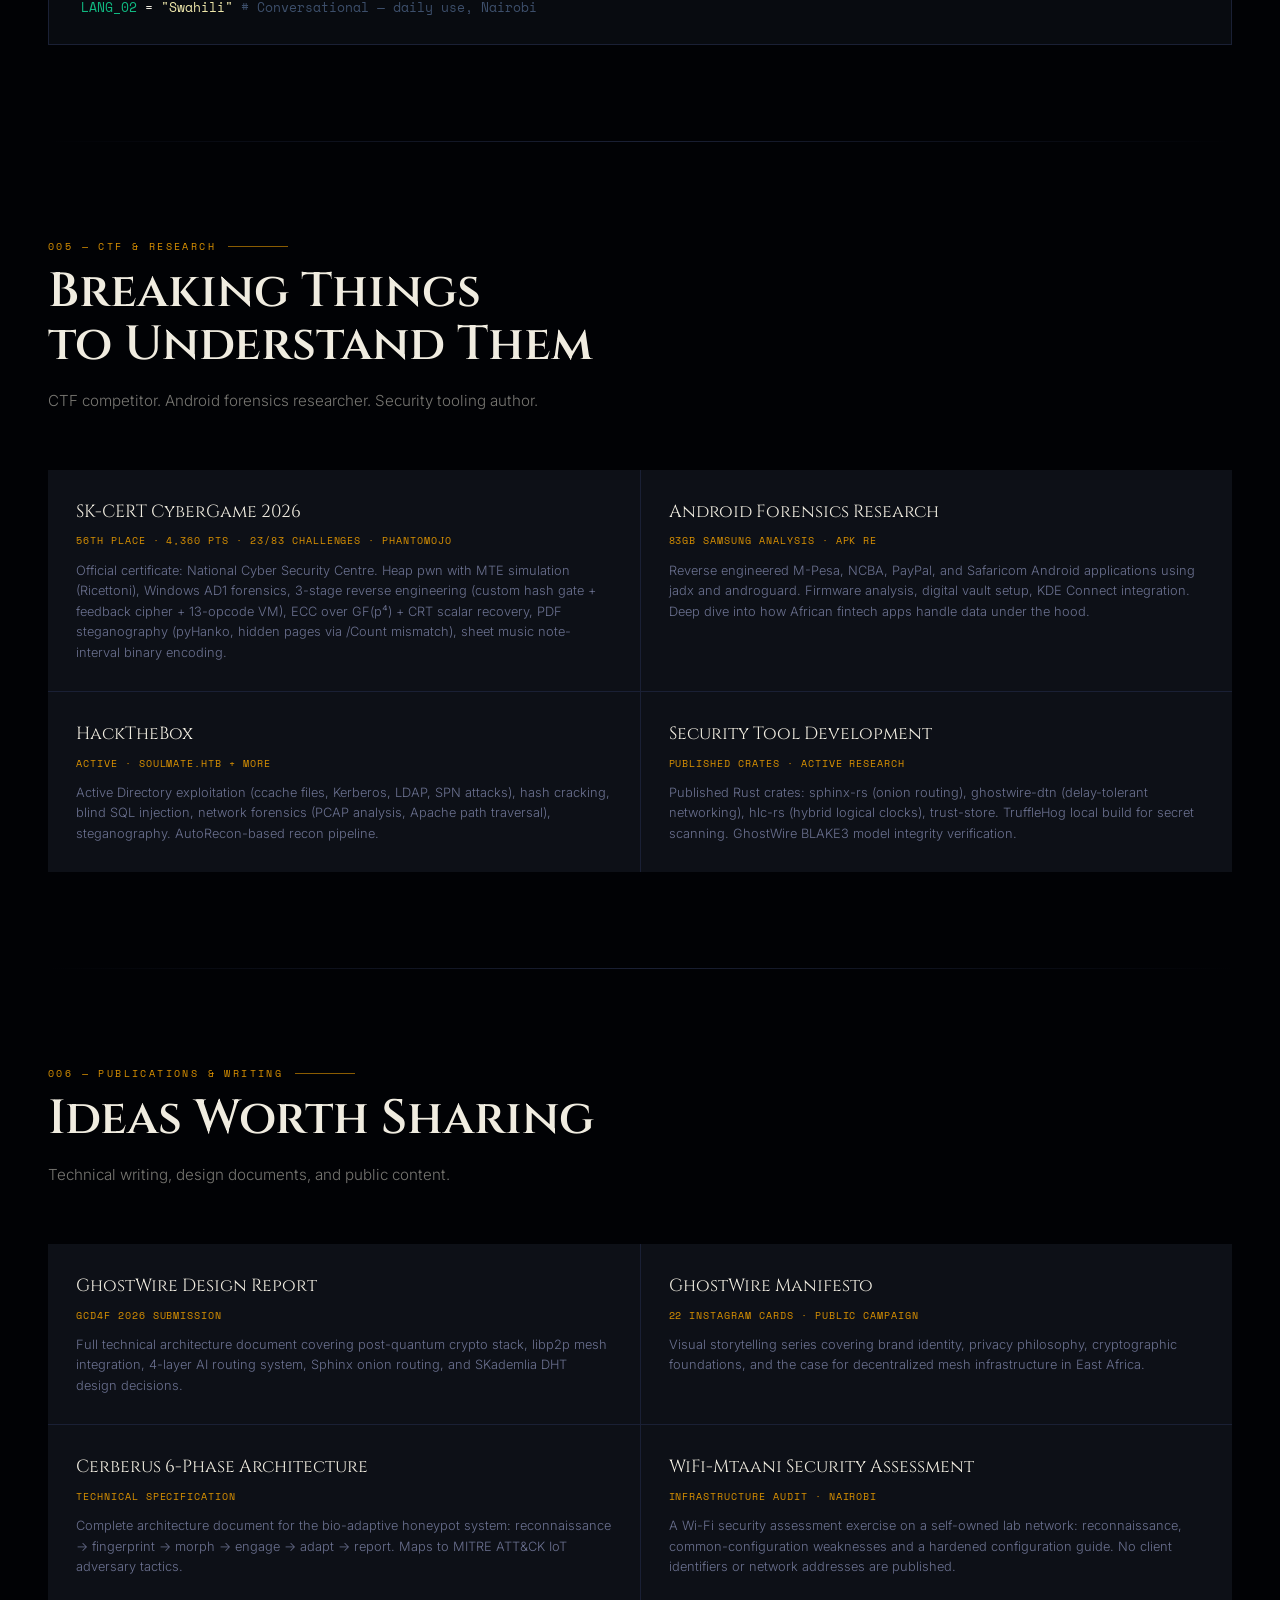
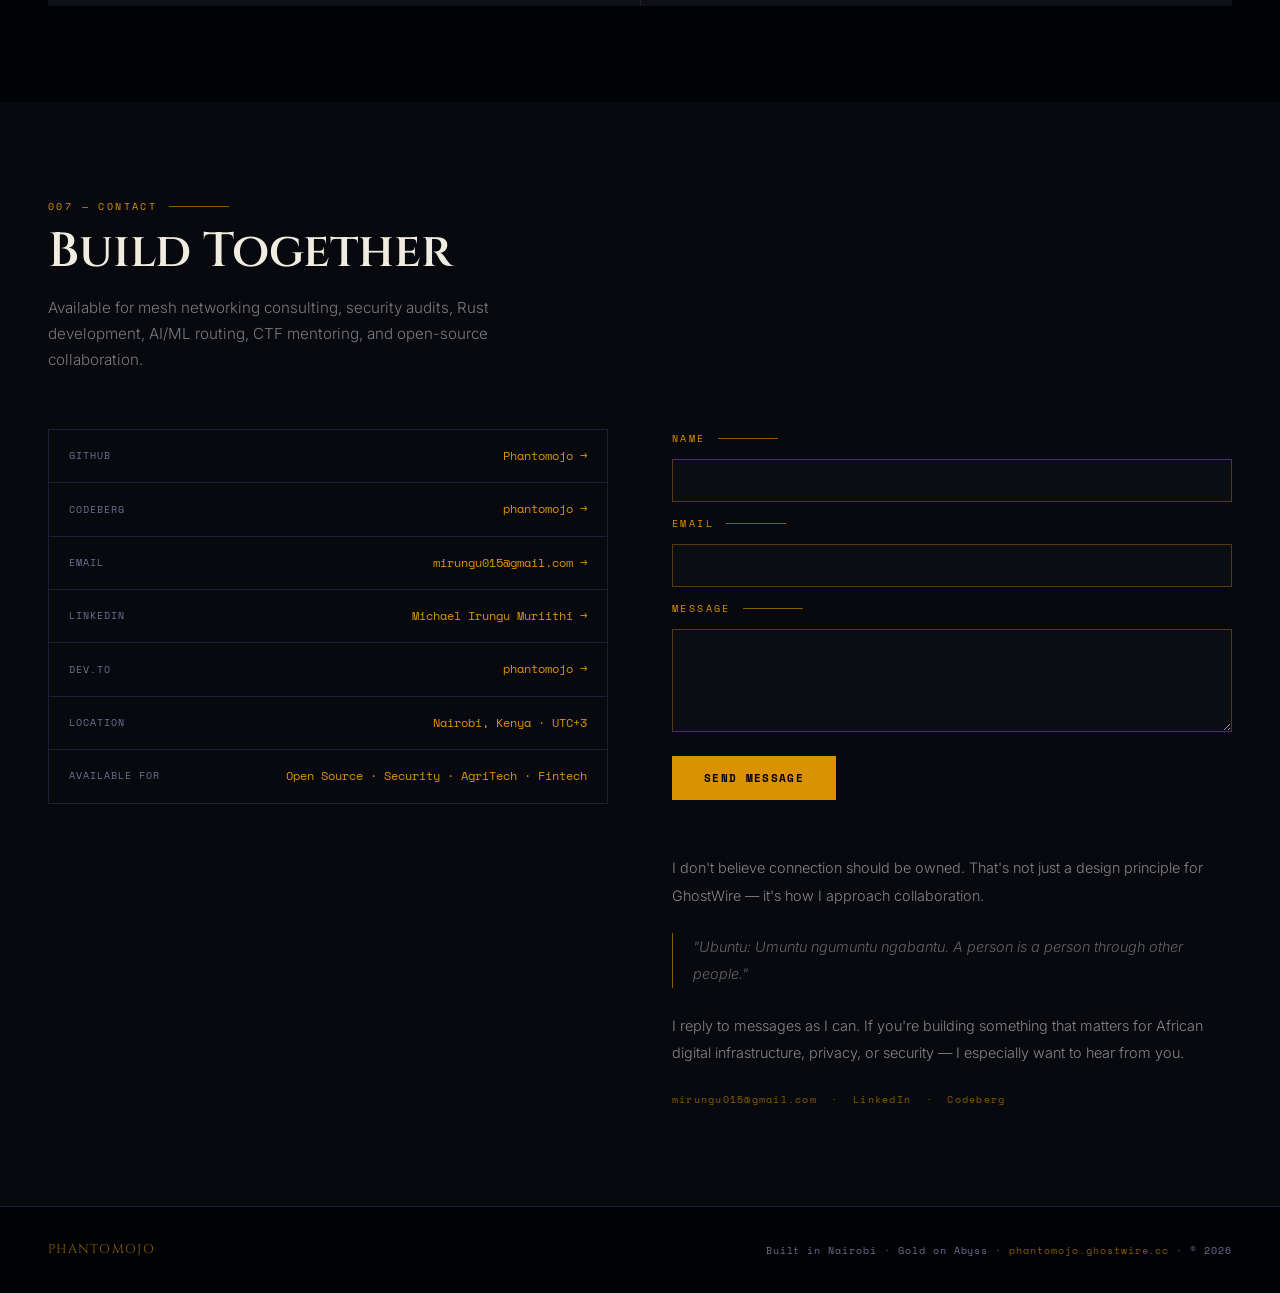
==== commit d5aaf376: "Audit-driven profile update: evidence-grounded claims, privacy cleanup, new contact email" ====
--- a/portfolio/index.html
+++ b/portfolio/index.html
@@ -3,7 +3,7 @@
 <head>
 <meta charset="UTF-8">
 <meta name="viewport" content="width=device-width, initial-scale=1.0">
-<title>PhantoMojo | Full-Stack Builder · Security Architect · Tinkerer</title>
+<title>Phantomojo | Security-focused systems engineer · Year-3 cybersecurity student</title>
 <link rel="preconnect" href="https://fonts.googleapis.com">
 <link href="https://fonts.googleapis.com/css2?family=Space+Mono:ital,wght@0,400;0,700;1,400&family=Cinzel:wght@400;600;700&family=Inter:wght@300;400;500&display=swap" rel="stylesheet">
 <style>
@@ -807,10 +807,10 @@
   <h1 class="hero-name">Michael<br>Irungu<br>Muriithi</h1>
   <div class="hero-alias">Phantomojo / ngairuru</div>
   <p class="hero-desc">
-    Full-stack systems builder and security architect building across cybersecurity, agriculture tech, fintech, climate analytics, and AI/ML. 32 Codeberg repos. GhostWire architect. Honeypot author. M-Pesa integrator. Climate platform builder. I don't wait for the map — I draw it.
+    Security-focused systems engineer in progress and Year-3 BSc Cybersecurity &amp; Digital Forensics student. I maintain GhostWire, an open pre-1.0 Rust mesh protocol, and have published four Rust crates. I work across security, networking and distributed systems. I don't wait for the map — I draw it.
   </p>
   <div class="hero-tags">
-    <span class="tag gold">Security Architecture</span>
+    <span class="tag gold">Systems &amp; security</span>
     <span class="tag gold">Agriculture Tech</span>
     <span class="tag gold">Fintech / M-Pesa</span>
     <span class="tag gold">AI/ML Systems</span>
@@ -819,7 +819,7 @@
     <span class="tag">Cerberus</span>
     <span class="tag">ORUN.IO</span>
     <span class="tag">SK-CERT 56th</span>
-    <span class="tag">32 Repos</span>
+    <span class="tag">4 published crates</span>
     <span class="tag">Tinkerer</span>
   </div>
   <div class="hero-cta">
@@ -844,13 +844,13 @@
   <div class="about-grid">
     <div class="about-text">
       <p>
-        I'm a <strong>Systems Security Architect and full-stack builder</strong> — and a Year 3 student of <strong>BSc Cybersecurity and Digital Forensics</strong> at the <strong>Open University of Kenya</strong>. I'm Team Lead of <strong>GhostWire</strong>, a post-quantum encrypted mesh network competing in GCD4F 2026; <strong>Head of Security at RVC</strong>, a Risk Verification &amp; Compliance startup; and Founder/Builder of <strong>Stocko</strong>, a USSD/SMS financial platform (2025 – Present, in development). I also founded <strong>Obsidian Directive</strong>, a cybersecurity collective for CTF training.
+        I'm a <strong>security-focused systems engineer in progress</strong> and a Year 3 student of <strong>BSc Cybersecurity and Digital Forensics</strong> at the <strong>Open University of Kenya</strong>. I maintain <strong>GhostWire</strong>, an open pre-1.0 encrypted mesh network; four of its components are published as Rust crates. I have also done security documentation and web work for an early-stage venture (RVC), and initiated <strong>Obsidian Directive</strong>, an independent security research effort.
       </p>
       <p>
-        I'm <strong>AuDHD</strong> — I think in parallel threads and hyperfocus until things break open. I taught myself post-quantum cryptography while building the thing that needed it. That's just the mode I operate in.
+        I take systems apart to understand how they work, then build something better. I taught myself post-quantum cryptography while building the thing that needed it.
       </p>
       <p>
-        Peak hours are <strong>20:00–02:00 EAT</strong>. I use AI agents as genuine thinking partners, not autocomplete. The philosophy behind everything I build: <strong>Ubuntu</strong> — what we create should serve the network, not extract from it. That's not just a value. It's literally in the routing protocol.
+        I use AI agents as genuine thinking partners, not autocomplete. The philosophy behind everything I build: <strong>Ubuntu</strong> — what we create should serve the network, not extract from it.
       </p>
     </div>
 
@@ -896,10 +896,8 @@
         <div class="t-out"><br></div>
         <div><span class="t-key">alias</span>      = <span class="t-val">"Phantomojo"</span></div>
         <div><span class="t-key">anon_id</span>    = <span class="t-val">"ngairuru"</span>  <span class="t-comment"># "divine shadow"</span></div>
-        <div><span class="t-key">title</span>      = <span class="t-val">"Full-Stack Builder · Security Architect · Tinkerer"</span></div>
+        <div><span class="t-key">title</span>      = <span class="t-val">"Security-focused systems engineer · Year-3 student · GhostWire maintainer"</span></div>
         <div><span class="t-key">locale</span>     = <span class="t-val">"Nairobi, Kenya"</span></div>
-        <div><span class="t-key">neurodiv</span>   = <span class="t-val">"AuDHD"</span>  <span class="t-comment"># wired differently, not broken</span></div>
-        <div><span class="t-key">chronotype</span> = <span class="t-val">"night_owl"</span>  <span class="t-comment"># peak: 20:00-02:00 EAT</span></div>
         <div><span class="t-key">mode</span>       = <span class="t-val">"drop_me_in"</span>  <span class="t-comment"># we figure it out</span></div>
         <div><span class="t-key">philosophy</span> = <span class="t-val">"Ubuntu · Cypherpunk · Indra's Net"</span></div>
         <div><span class="t-key">theme</span>      = <span class="t-val">"Votive Archive"</span>  <span class="t-comment"># #010205 + #DB9202</span></div>
@@ -932,10 +930,10 @@
       </div>
     </div>
     <p class="featured-desc">
-      A peer-to-peer encrypted mesh communication platform for connectivity-constrained communities. Built in Rust over one year as sole architect. 
+      A peer-to-peer encrypted mesh communication platform for connectivity-constrained communities. Built in Rust over roughly a year; I maintain the codebase. 
       Post-quantum (ML-KEM-768 + Double Ratchet via vodozemac), libp2p full feature set, Sphinx onion routing, SKademlia Sybil-resistant DHT, 
-      Ghost Channels anonymous broadcast, and a 4-layer AI routing system (LightGBM + Gemma 4 + Graph Attention Network + PRoPHET fallback) 
-      trained on real 63-node Guifi.net data. GCD4F 2026 competitor across 5 Kenyan universities.
+      Ghost Channels anonymous broadcast, and a layered routing system (LightGBM + Gemma 4 + Graph Attention Network + PRoPHET fallback — GNN layer in progress) 
+      trained on real 63-node Guifi.net data. GCD4F 2026 competitor. Post-quantum interoperability is in code but not externally audited; pre-1.0.
     </p>
     <div class="featured-pillars">
       <div class="pillar">
@@ -1021,29 +1019,6 @@
     </div>
 
     <div class="project-card">
-      <div class="project-status contrib">Contributor</div>
-      <div class="project-name">GlobalThreatMap</div>
-      <p class="project-tagline">Live threat intelligence platform built on Next.js 16, React 19, Mapbox GL, Valyu API. 1401-line threat-map component with military base layers, country conflict intelligence, OAuth PKCE, Polymarket integration.</p>
-      <div class="project-tech">
-        <span class="tech-pill">Next.js 16</span>
-        <span class="tech-pill">Mapbox GL</span>
-        <span class="tech-pill">Zustand</span>
-        <span class="tech-pill">Tailwind v4</span>
-        <span class="tech-pill">Valyu API</span>
-      </div>
-      <div class="project-metrics">
-        <div class="metric">
-          <span class="metric-val">Deployed</span>
-          <span class="metric-key">Vercel</span>
-        </div>
-        <div class="metric">
-          <span class="metric-val">22+ PRs</span>
-          <span class="metric-key">Merged</span>
-        </div>
-      </div>
-    </div>
-
-    <div class="project-card">
       <div class="project-status">Active</div>
       <div class="project-name">AfriCrop Predict</div>
       <p class="project-tagline">Satellite-powered crop yield prediction for Kenyan counties. Google Earth Engine NDVI analysis, Streamlit dashboard, ML feature importance (rainfall 28%, NDVI 22%, soil SOC 18%). Orbitron-themed tactical UI.</p>
@@ -1062,9 +1037,9 @@
     </div>
 
     <a href="https://github.com/Phantomojo/HRM" class="project-card" target="_blank" rel="noopener">
-      <div class="project-status contrib">Research Contrib.</div>
+      <div class="project-status contrib">Reference / fork</div>
       <div class="project-name">HRM — Hierarchical Reasoning Model</div>
-      <p class="project-tagline">Contributor to sapientinc/HRM (arxiv 2506.21734). Two-level recurrent architecture: H_level planning + L_level computation. Q-learning halting mechanism. 27M params. Trained on ARC-AGI, Sudoku, Maze datasets. No pretraining needed.</p>
+      <p class="project-tagline">Reference: sapientinc/HRM (arxiv 2506.21734). My local copy is a fork; upstream contributions are not claimed. Two-level recurrent architecture: H_level planning + L_level computation. Q-learning halting mechanism. 27M params. Trained on ARC-AGI, Sudoku, Maze datasets. No pretraining needed.</p>
       <div class="project-tech">
         <span class="tech-pill">PyTorch</span>
         <span class="tech-pill">bfloat16</span>
@@ -1246,7 +1221,7 @@
     <div class="skill-group">
       <div class="skill-group-title">Languages</div>
       <ul class="skill-list">
-        <li class="skill-item expert">Rust (Expert) — libp2p, tokio, axum, ratatui, ort</li>
+        <li class="skill-item expert">Rust — libp2p, tokio, axum, ratatui, ort</li>
         <li class="skill-item expert">Python — FastAPI, PyTorch, Streamlit, GEE</li>
         <li class="skill-item expert">TypeScript — Next.js 16, React 19, Mapbox GL</li>
         <li class="skill-item">C — Network fingerprinting, secure memory</li>
@@ -1329,7 +1304,7 @@
     <div class="skill-group">
       <div class="skill-group-title">Security Methodologies</div>
       <ul class="skill-list">
-        <li class="skill-item expert">Penetration Testing (PTES) — CVE-2025-24367 Cacti RCE PoC, WiFi-Mtaani</li>
+        <li class="skill-item expert">Penetration Testing (PTES) — methodology study and self-owned lab work</li>
         <li class="skill-item expert">Threat Hunting — Cerberus quorum engine, SENTRY_THREAT_REPORT</li>
         <li class="skill-item expert">Incident Response (NIST SP 800-61) — Cerberus morphing engine</li>
         <li class="skill-item">Red Team / Blue Team — CTFs, HackTheBox, Cerberus defense</li>
@@ -1340,7 +1315,7 @@
     <div class="skill-group">
       <div class="skill-group-title">Soft Skills &amp; Leadership</div>
       <ul class="skill-list">
-        <li class="skill-item expert">Team Leadership — Led 5-person Team GhostWire (GCD4F 2026), 4 universities</li>
+        <li class="skill-item expert">GhostWire maintainer — maintain an open Rust P2P protocol; four components published as crates</li>
         <li class="skill-item expert">Mentoring — Cerberus CONTRIBUTING.md, code of conduct, PR templates</li>
         <li class="skill-item expert">Technical Writing — Design reports, manifesto, deep-dives</li>
         <li class="skill-item">Cross-functional Collaboration — Cybersecurity + Data Science + SE + Journalism</li>
@@ -1428,7 +1403,7 @@
     <div class="ctf-card">
       <div class="ctf-event">WiFi-Mtaani Security Assessment</div>
       <div class="ctf-meta">Infrastructure Audit · Nairobi</div>
-      <p class="ctf-desc">Neighborhood business WiFi security audit. MikroTik router (172.20.0.1) scored 3.6/10. Vulnerable to AirSnitch, exposed management ports. Practical hardened configuration guide delivered.</p>
+      <p class="ctf-desc">A Wi-Fi security assessment exercise on a self-owned lab network: reconnaissance, common-configuration weaknesses and a hardened configuration guide. No client identifiers or network addresses are published.</p>
     </div>
   </div>
 </section>
@@ -1451,9 +1426,9 @@
         <span class="link-platform">Codeberg</span>
         <span class="link-handle">phantomojo →</span>
       </a>
-      <a href="mailto:mirungu015@proton.me" class="contact-link">
-        <span class="link-platform">ProtonMail</span>
-        <span class="link-handle">mirungu015@proton.me →</span>
+      <a href="mailto:mirungu015@gmail.com" class="contact-link">
+        <span class="link-platform">Email</span>
+        <span class="link-handle">mirungu015@gmail.com →</span>
       </a>
       <a href="https://linkedin.com/in/michaelimuriithi" class="contact-link" target="_blank" rel="noopener">
         <span class="link-platform">LinkedIn</span>
@@ -1492,10 +1467,10 @@
         "Ubuntu: Umuntu ngumuntu ngabantu. A person is a person through other people."
       </blockquote>
 
-      <p>I'm a night owl. Best response times are 20:00 – 02:00 EAT. I reply to everything eventually. If you're building something that matters for African digital infrastructure, privacy, or security — I especially want to hear from you.</p>
+      <p>I reply to messages as I can. If you're building something that matters for African digital infrastructure, privacy, or security — I especially want to hear from you.</p>
 
       <p style="margin-top: 1.5rem; font-family: var(--mono); font-size: 0.65rem; color: var(--gold-dim); letter-spacing: 0.12em;">
-        <a href="mailto:mirungu015@proton.me" style="color: var(--gold-dim); text-decoration: none;">mirungu015@proton.me</a>
+        <a href="mailto:mirungu015@gmail.com" style="color: var(--gold-dim); text-decoration: none;">mirungu015@gmail.com</a>
         &nbsp;·&nbsp;
         <a href="https://linkedin.com/in/michaelimuriithi" target="_blank" rel="noopener" style="color: var(--gold-dim); text-decoration: none;">LinkedIn</a>
         &nbsp;·&nbsp;
@@ -1590,4 +1565,4 @@
 </script>
 
 </body>
-</html>+</html>
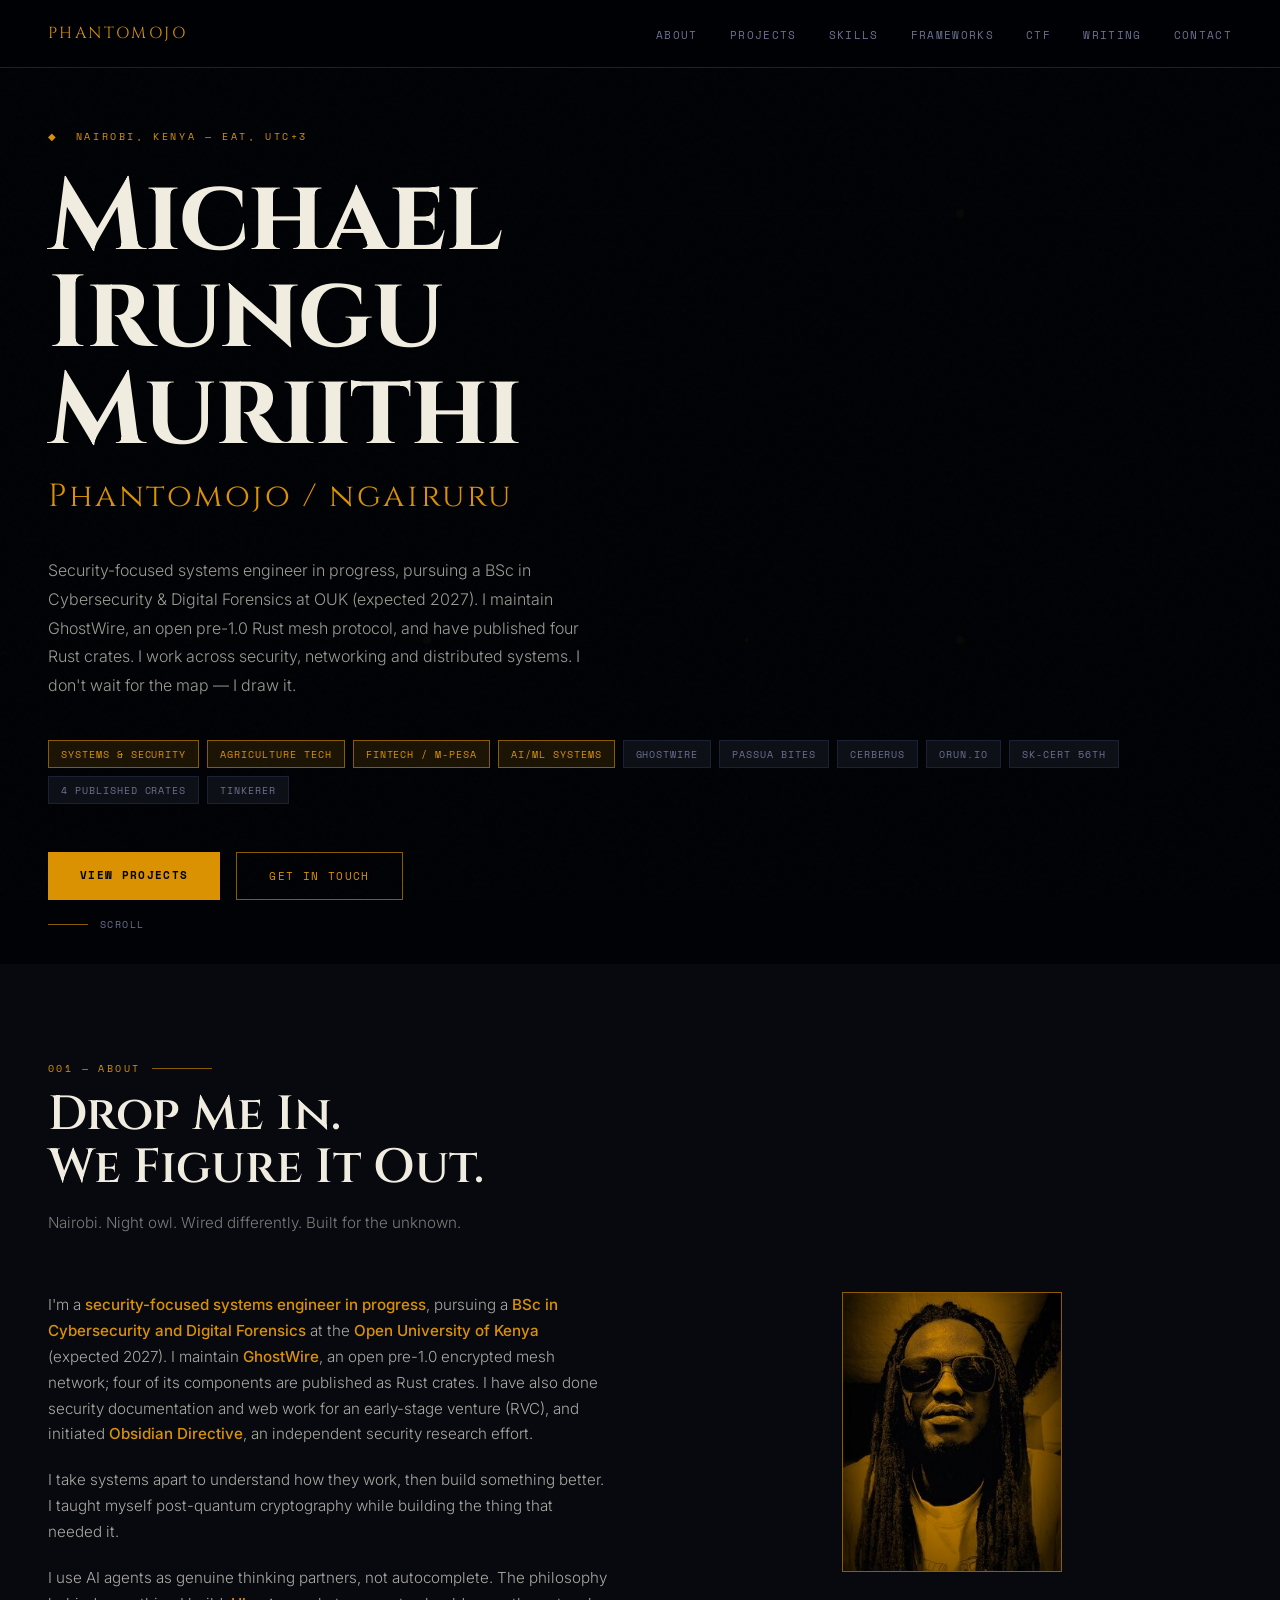
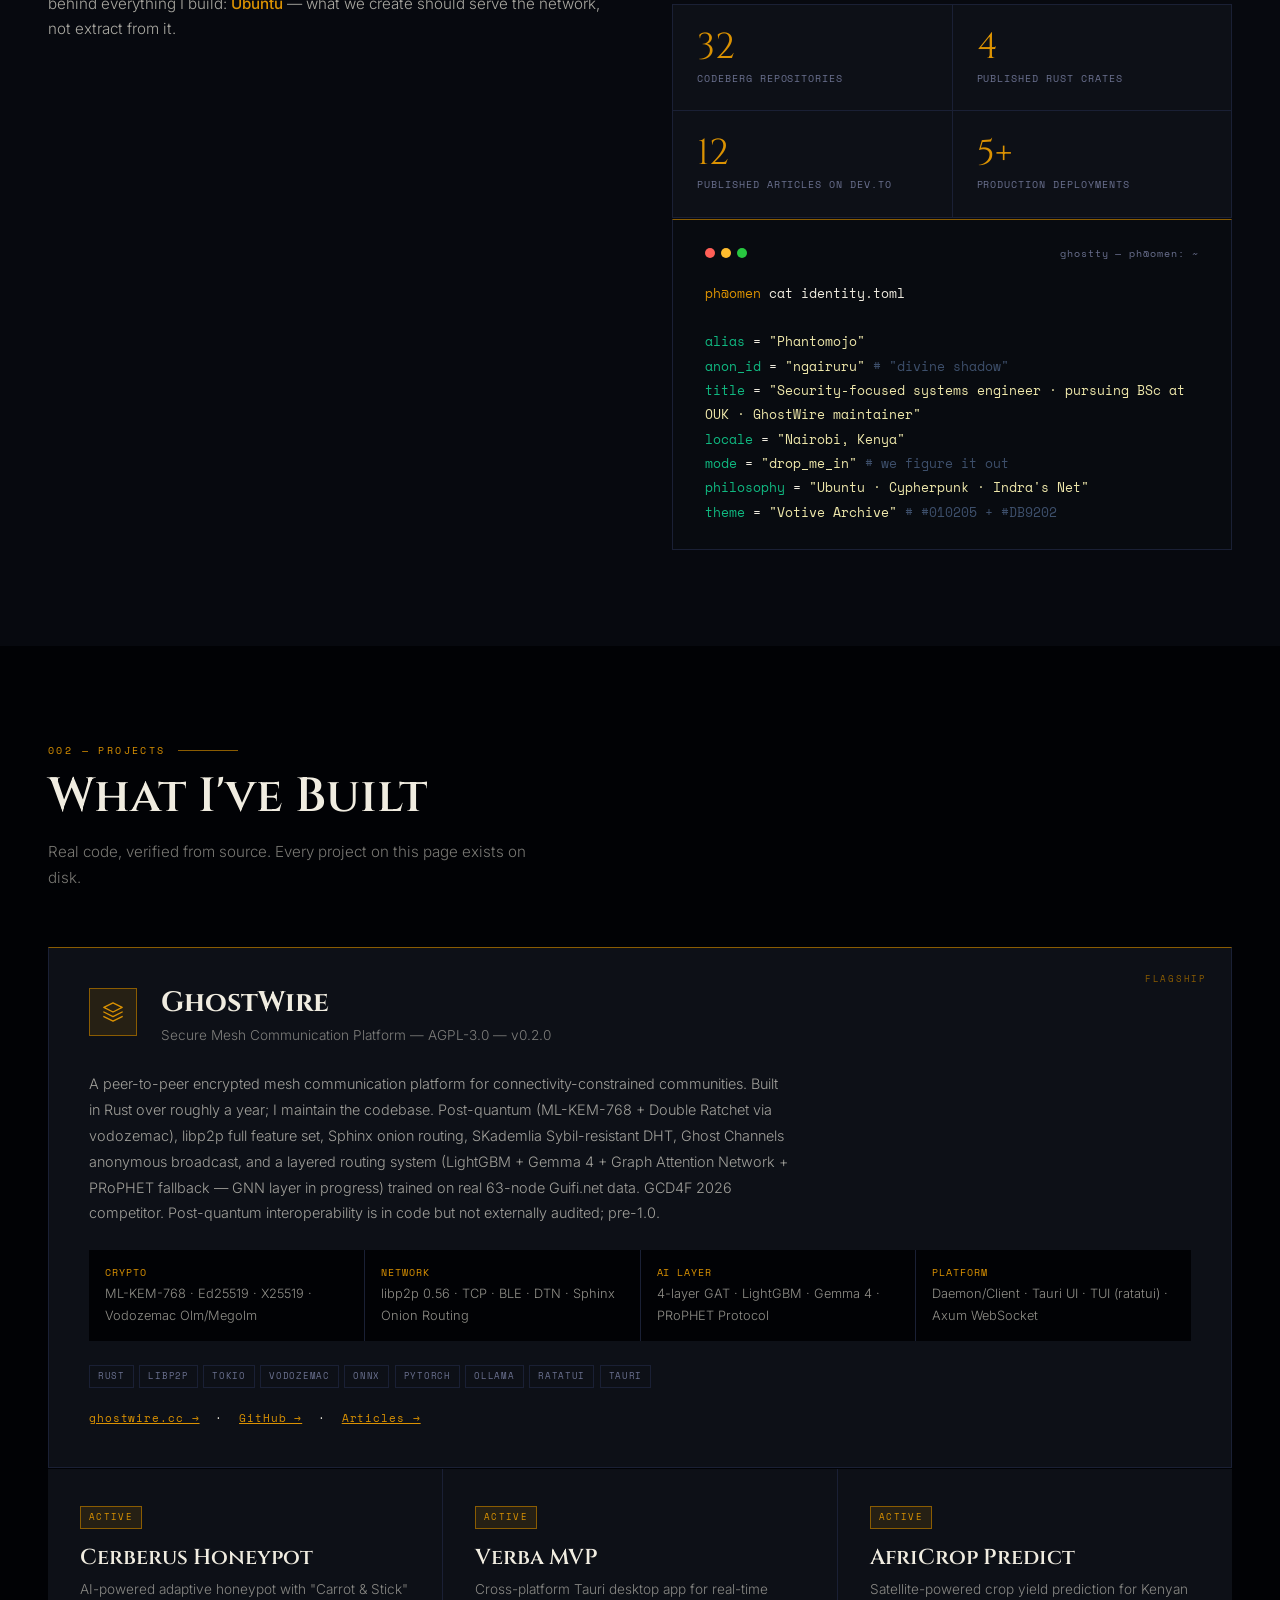
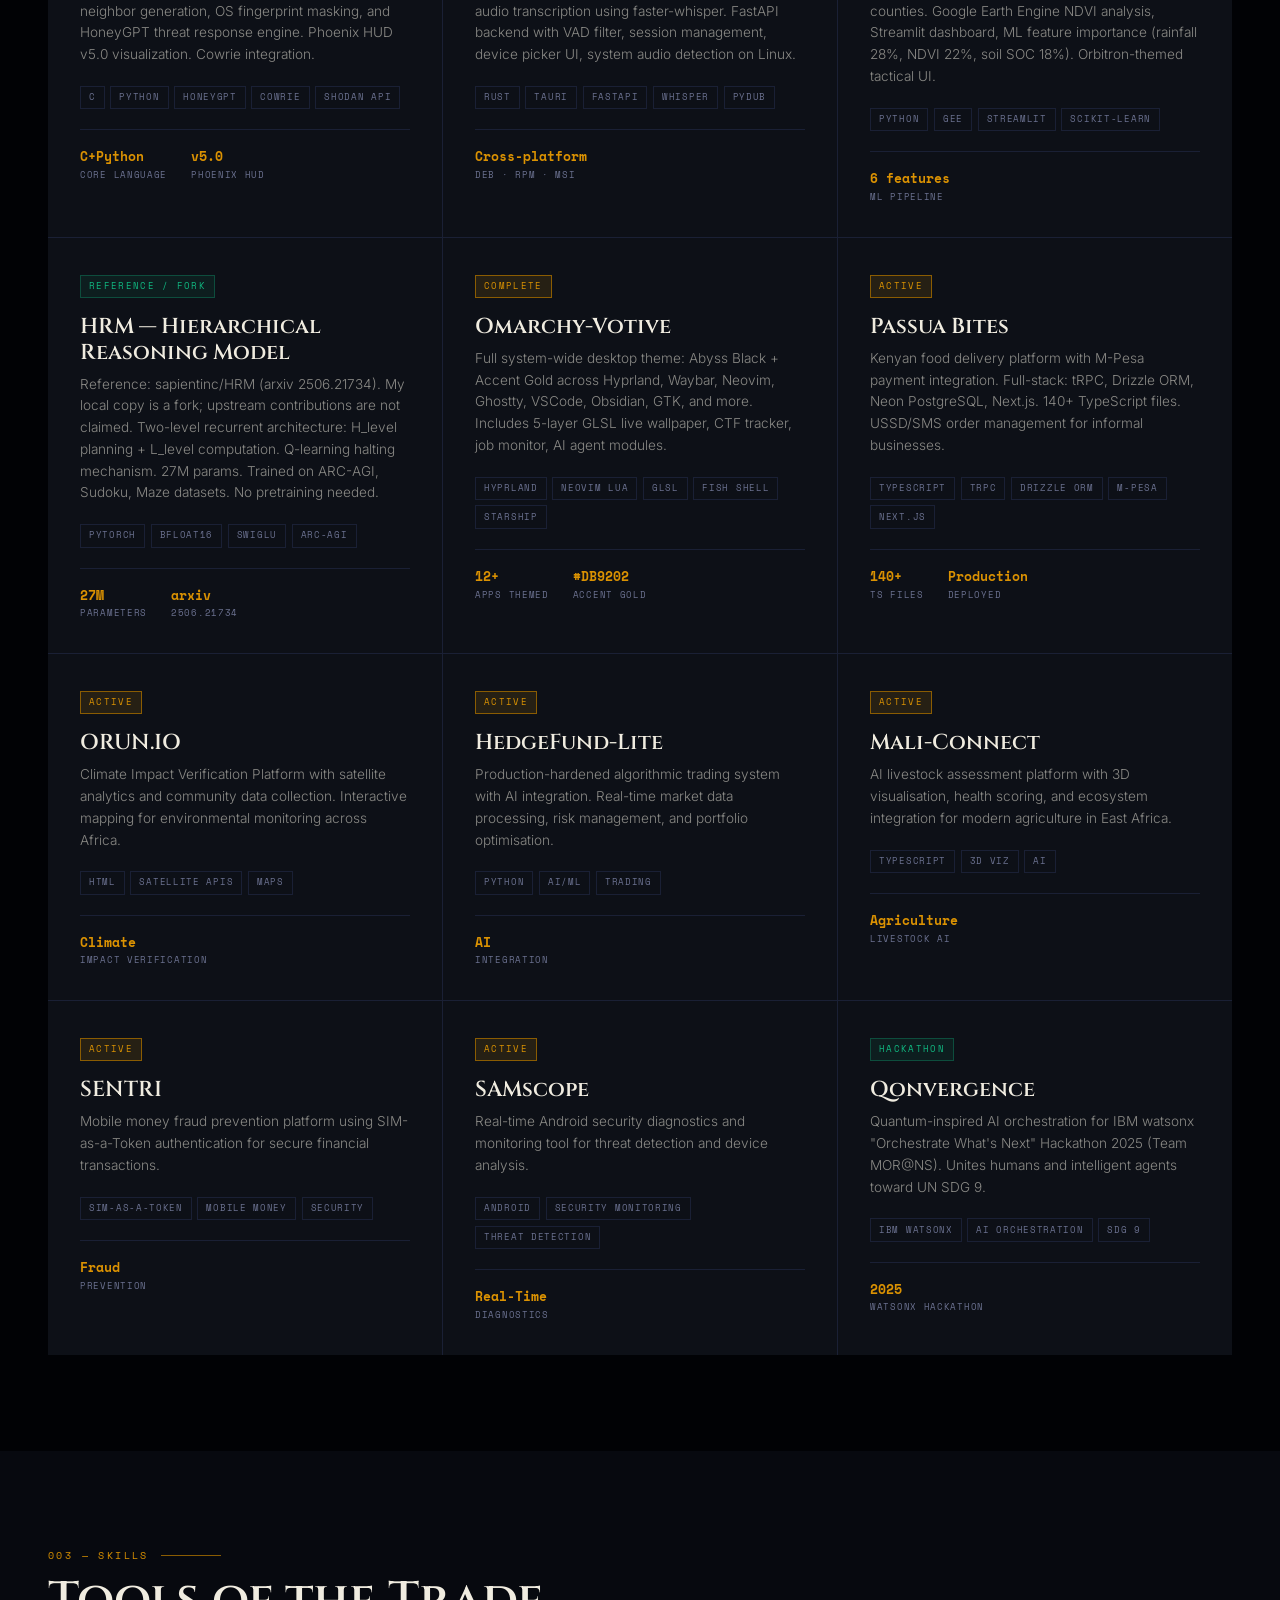
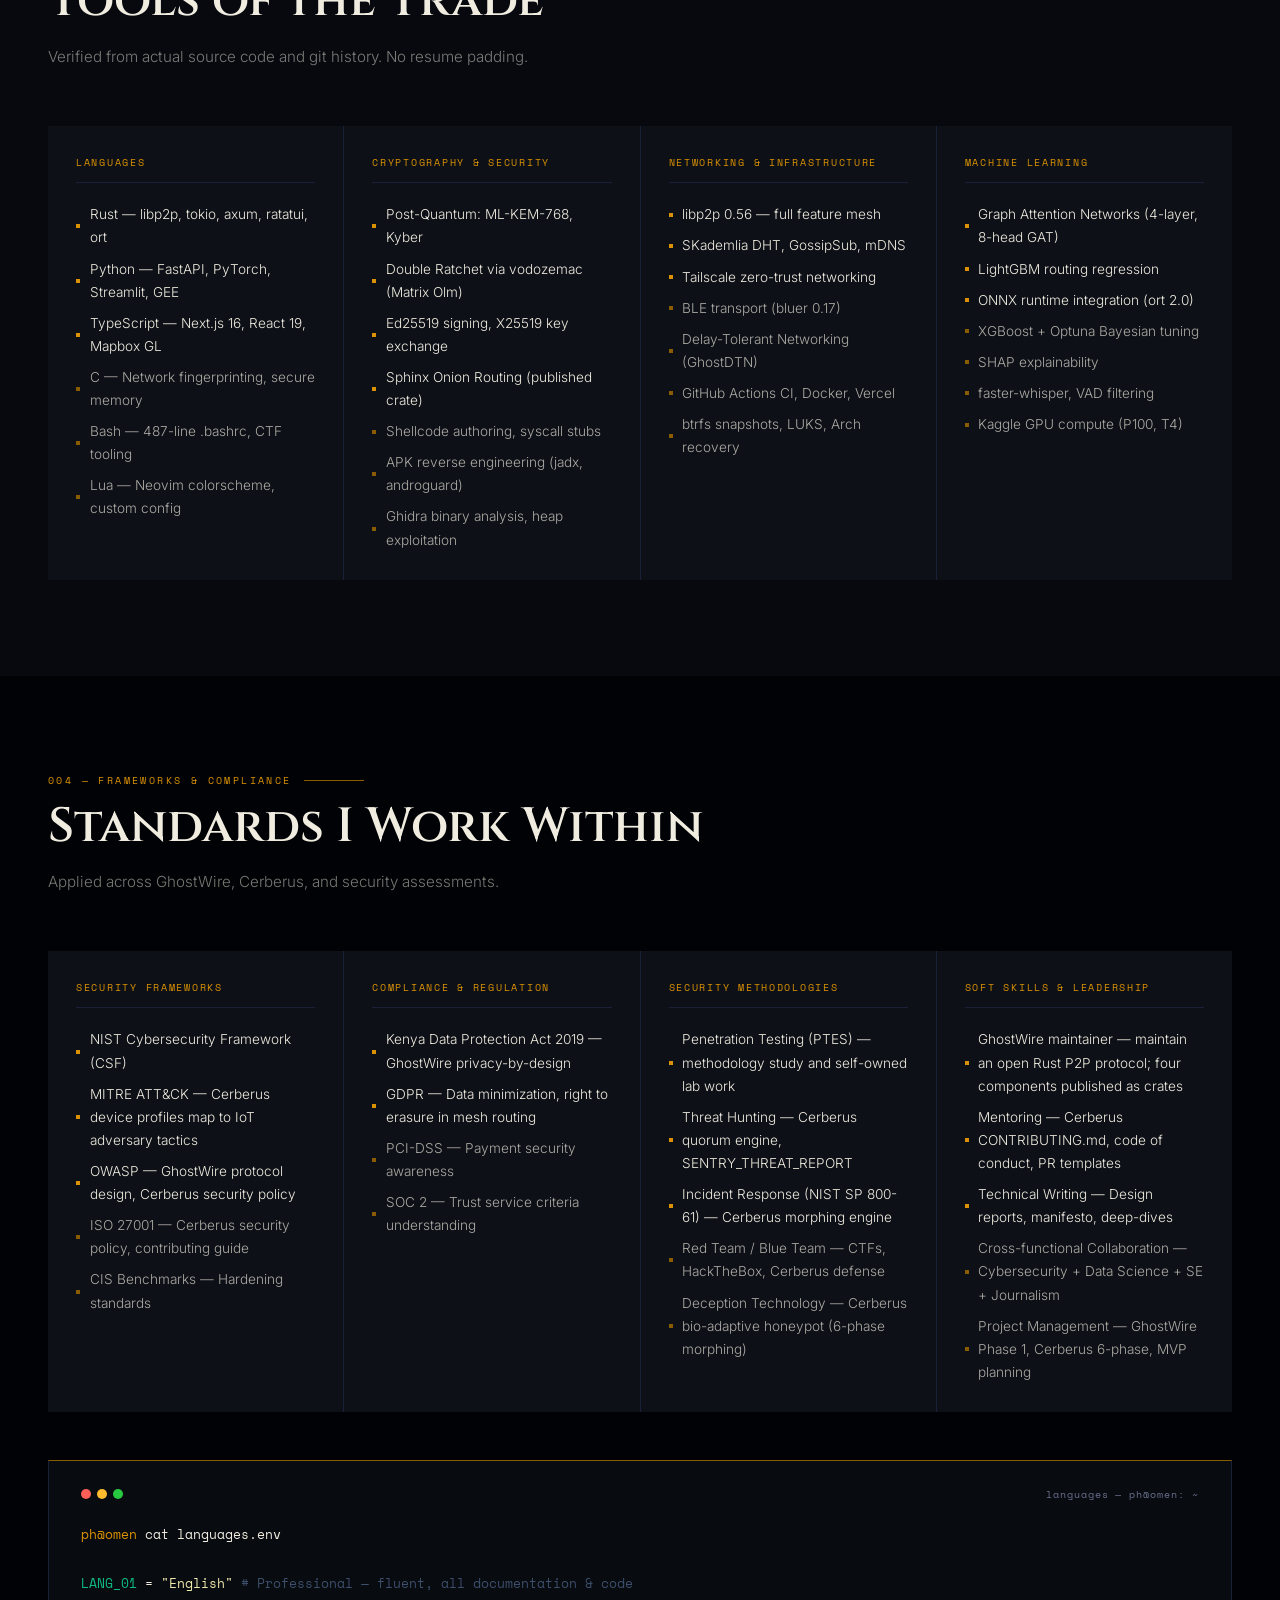
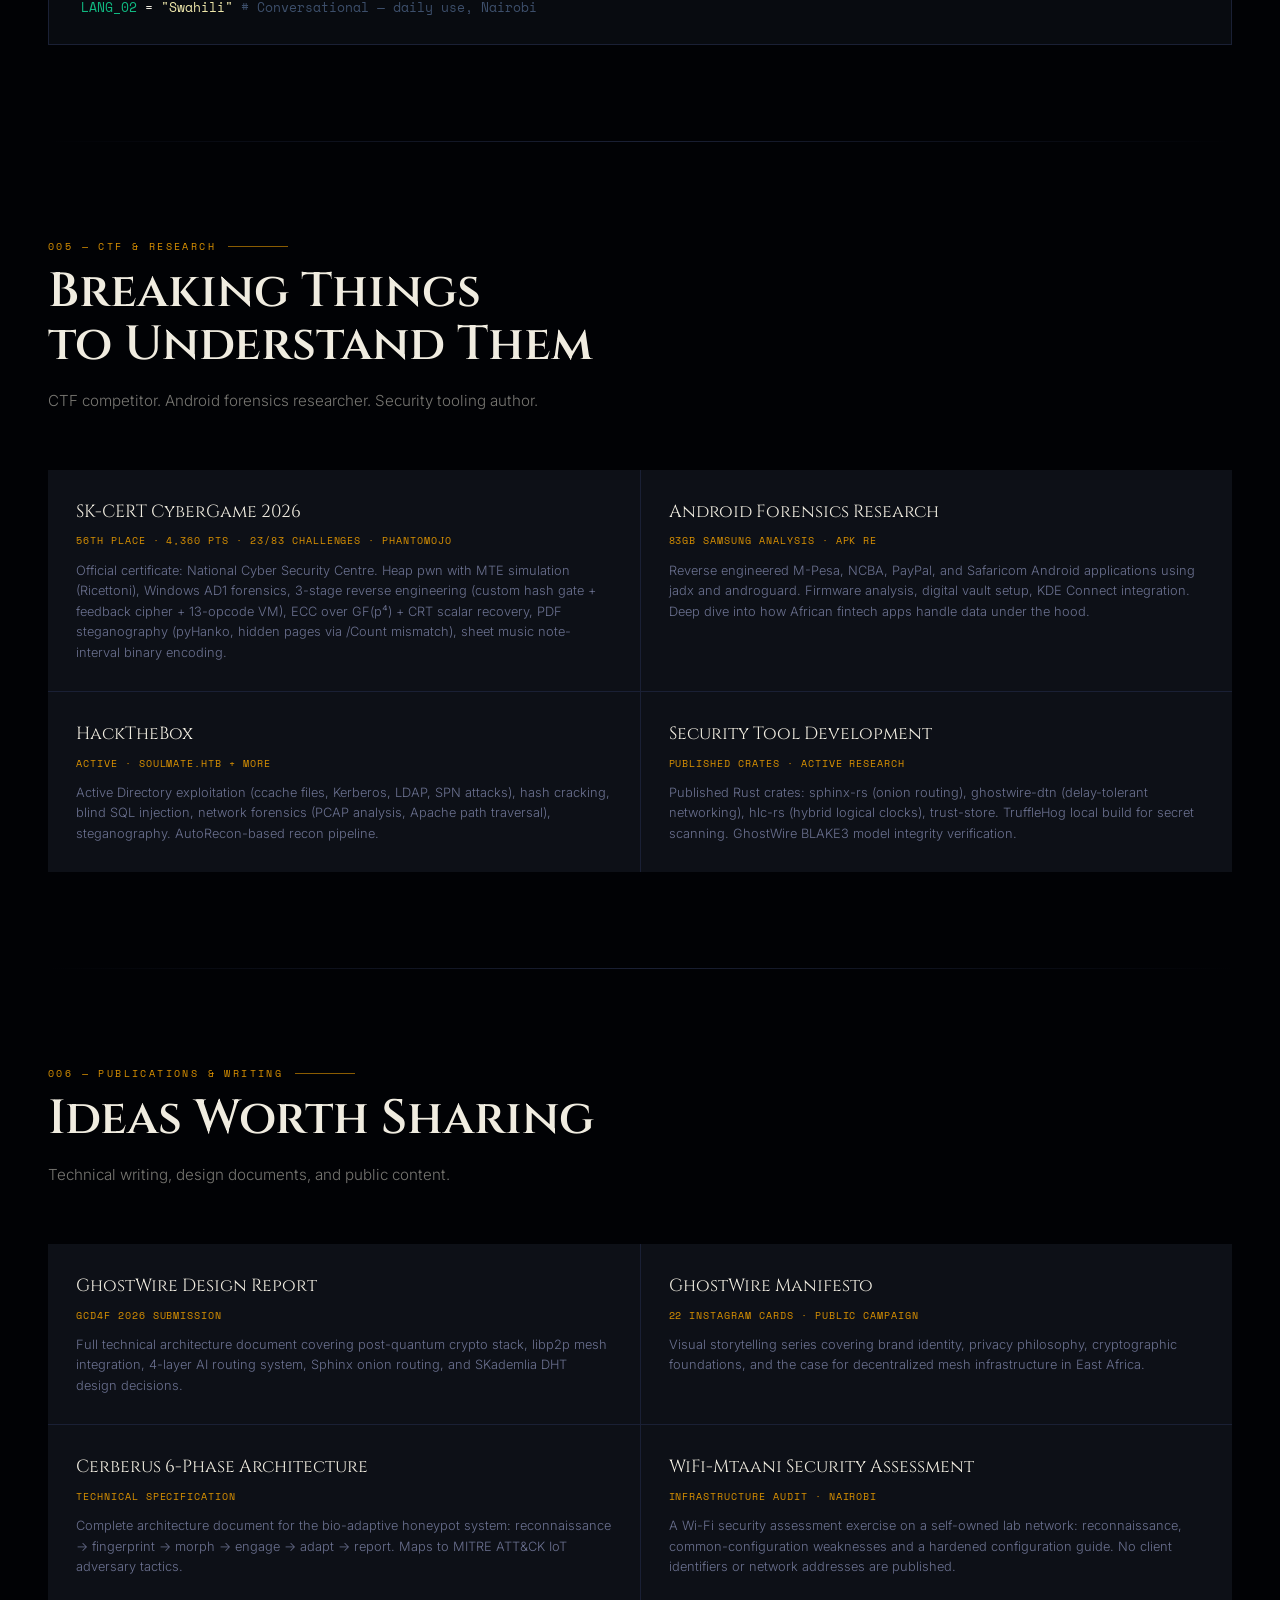
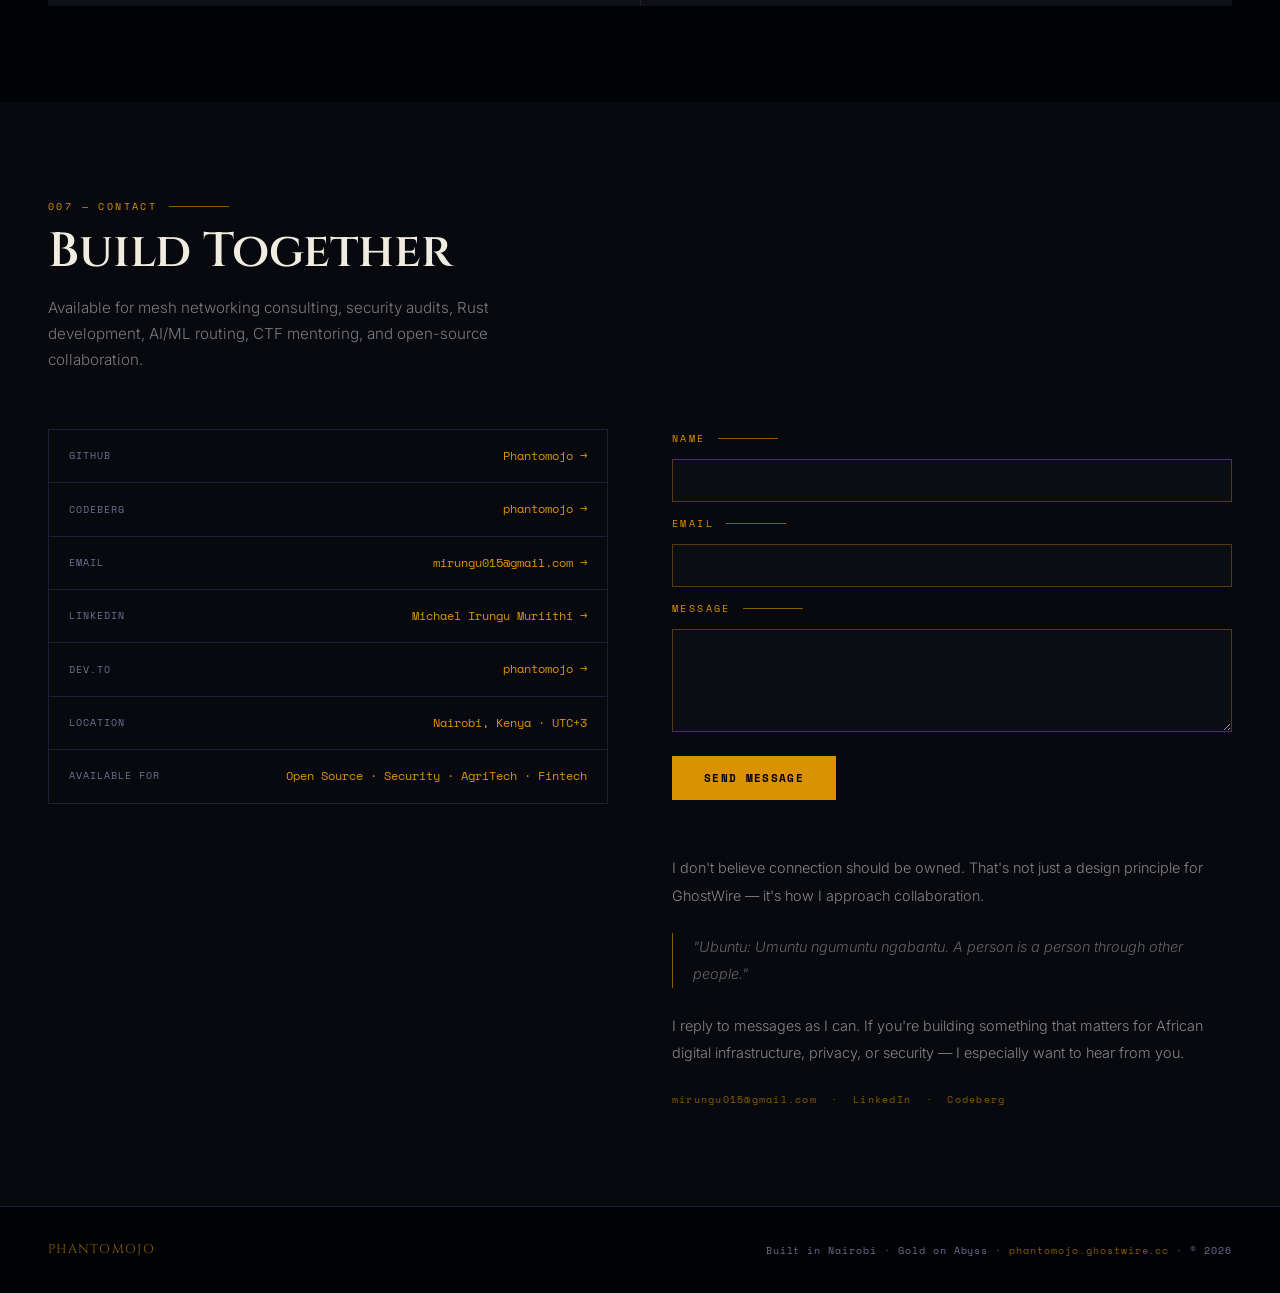
==== commit d885fc59: "Use pursuing-degree phrasing; keep Year 3 detail in README affiliation only" ====
--- a/portfolio/index.html
+++ b/portfolio/index.html
@@ -3,7 +3,7 @@
 <head>
 <meta charset="UTF-8">
 <meta name="viewport" content="width=device-width, initial-scale=1.0">
-<title>Phantomojo | Security-focused systems engineer · Year-3 cybersecurity student</title>
+<title>Phantomojo | Security-focused systems engineer · pursuing BSc at OUK</title>
 <link rel="preconnect" href="https://fonts.googleapis.com">
 <link href="https://fonts.googleapis.com/css2?family=Space+Mono:ital,wght@0,400;0,700;1,400&family=Cinzel:wght@400;600;700&family=Inter:wght@300;400;500&display=swap" rel="stylesheet">
 <style>
@@ -807,7 +807,7 @@
   <h1 class="hero-name">Michael<br>Irungu<br>Muriithi</h1>
   <div class="hero-alias">Phantomojo / ngairuru</div>
   <p class="hero-desc">
-    Security-focused systems engineer in progress and Year-3 BSc Cybersecurity &amp; Digital Forensics student. I maintain GhostWire, an open pre-1.0 Rust mesh protocol, and have published four Rust crates. I work across security, networking and distributed systems. I don't wait for the map — I draw it.
+    Security-focused systems engineer in progress, pursuing a BSc in Cybersecurity &amp; Digital Forensics at OUK (expected 2027). I maintain GhostWire, an open pre-1.0 Rust mesh protocol, and have published four Rust crates. I work across security, networking and distributed systems. I don't wait for the map — I draw it.
   </p>
   <div class="hero-tags">
     <span class="tag gold">Systems &amp; security</span>
@@ -844,7 +844,7 @@
   <div class="about-grid">
     <div class="about-text">
       <p>
-        I'm a <strong>security-focused systems engineer in progress</strong> and a Year 3 student of <strong>BSc Cybersecurity and Digital Forensics</strong> at the <strong>Open University of Kenya</strong>. I maintain <strong>GhostWire</strong>, an open pre-1.0 encrypted mesh network; four of its components are published as Rust crates. I have also done security documentation and web work for an early-stage venture (RVC), and initiated <strong>Obsidian Directive</strong>, an independent security research effort.
+        I'm a <strong>security-focused systems engineer in progress</strong>, pursuing a <strong>BSc in Cybersecurity and Digital Forensics</strong> at the <strong>Open University of Kenya</strong> (expected 2027). I maintain <strong>GhostWire</strong>, an open pre-1.0 encrypted mesh network; four of its components are published as Rust crates. I have also done security documentation and web work for an early-stage venture (RVC), and initiated <strong>Obsidian Directive</strong>, an independent security research effort.
       </p>
       <p>
         I take systems apart to understand how they work, then build something better. I taught myself post-quantum cryptography while building the thing that needed it.
@@ -896,7 +896,7 @@
         <div class="t-out"><br></div>
         <div><span class="t-key">alias</span>      = <span class="t-val">"Phantomojo"</span></div>
         <div><span class="t-key">anon_id</span>    = <span class="t-val">"ngairuru"</span>  <span class="t-comment"># "divine shadow"</span></div>
-        <div><span class="t-key">title</span>      = <span class="t-val">"Security-focused systems engineer · Year-3 student · GhostWire maintainer"</span></div>
+        <div><span class="t-key">title</span>      = <span class="t-val">"Security-focused systems engineer · pursuing BSc at OUK · GhostWire maintainer"</span></div>
         <div><span class="t-key">locale</span>     = <span class="t-val">"Nairobi, Kenya"</span></div>
         <div><span class="t-key">mode</span>       = <span class="t-val">"drop_me_in"</span>  <span class="t-comment"># we figure it out</span></div>
         <div><span class="t-key">philosophy</span> = <span class="t-val">"Ubuntu · Cypherpunk · Indra's Net"</span></div>
